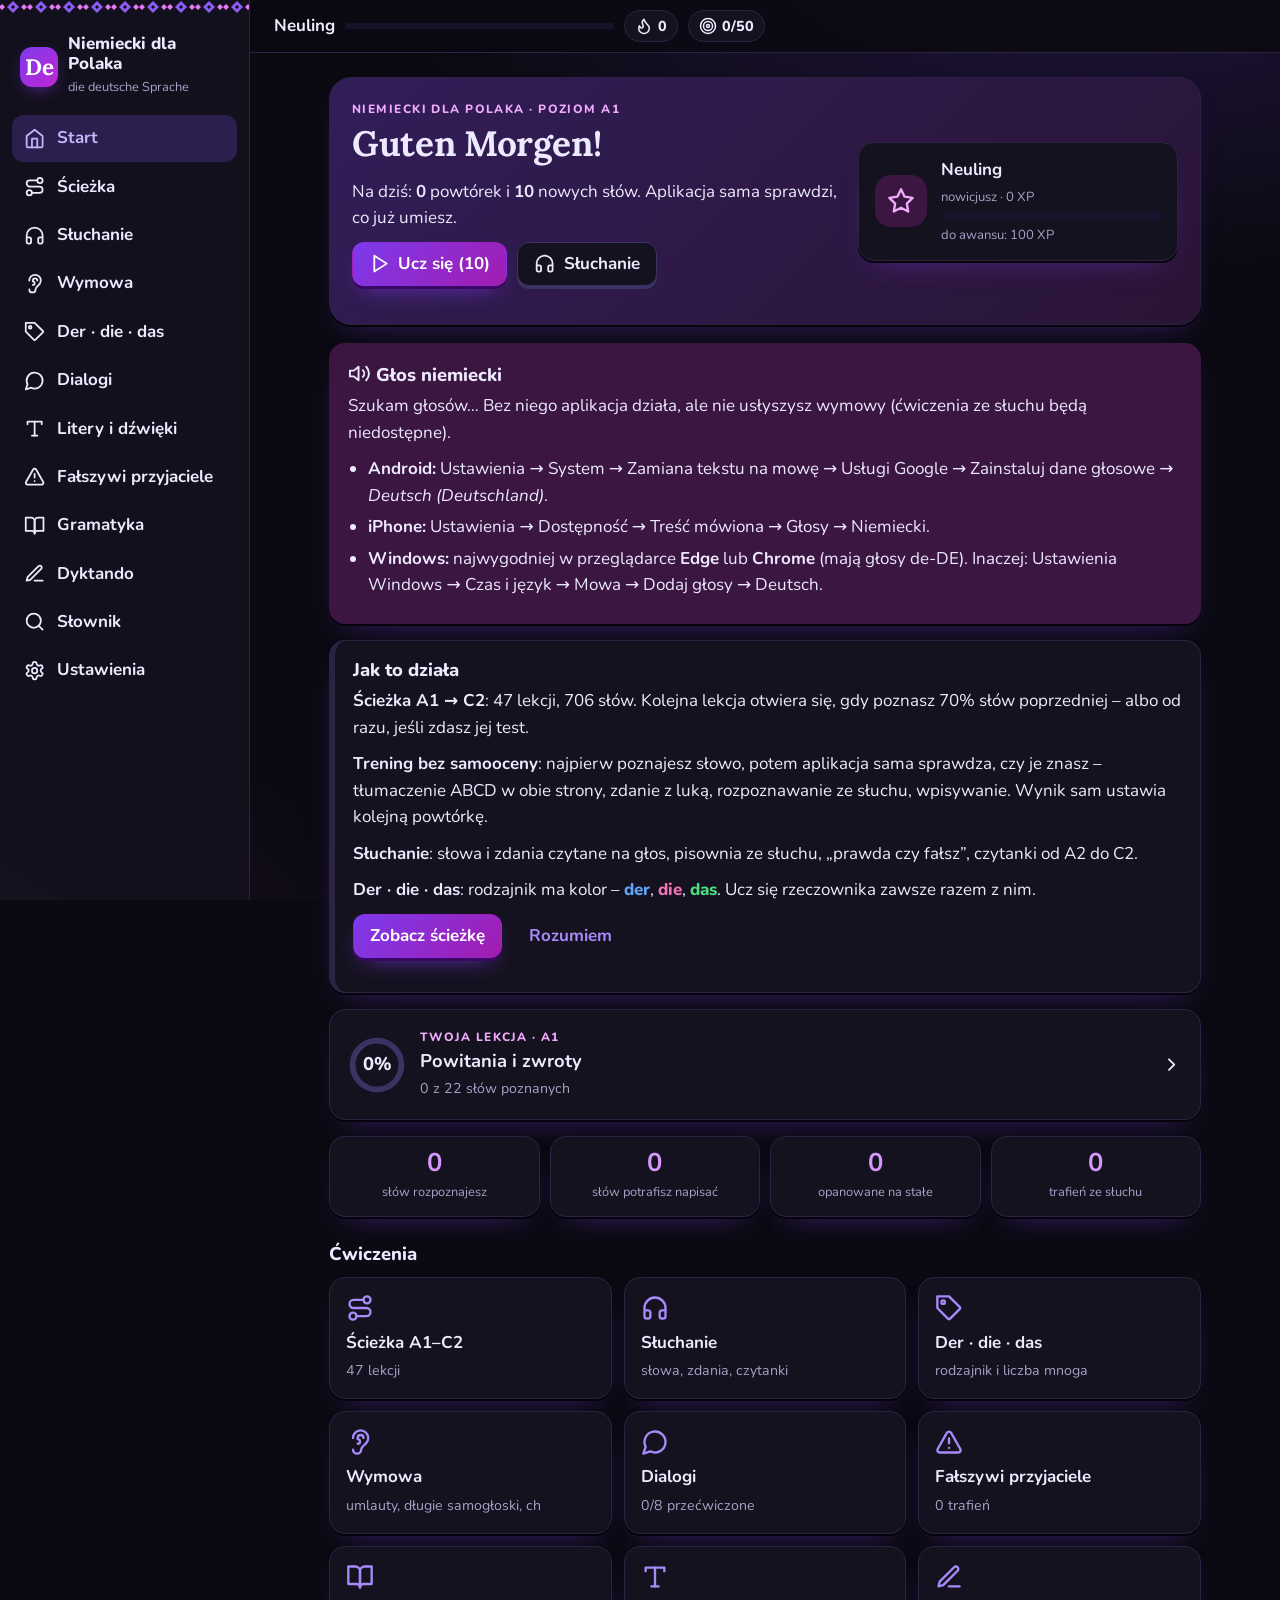
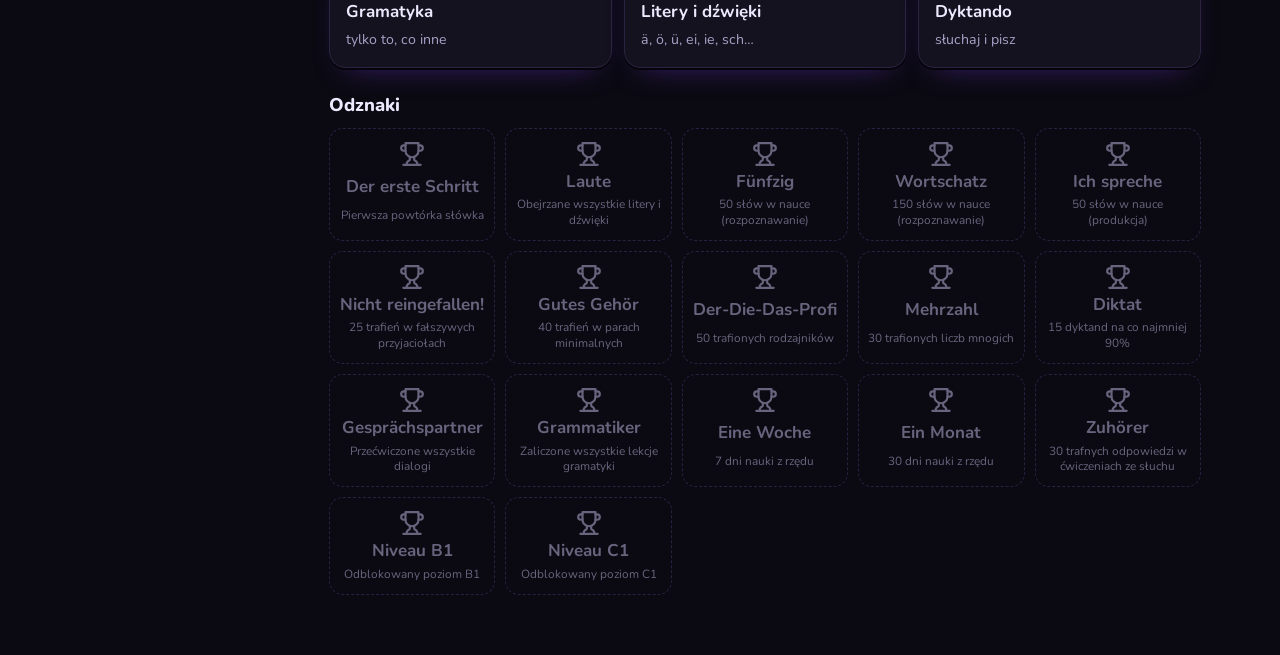
==== docs/index.html @ a80d766b "Niemiecki dla Polaka: ścieżka A1–C2, trening z automatycznym sprawdzaniem, rodzajniki, słuchanie Co-" ====
<!doctype html>
<html lang="pl">
<head>
<meta charset="utf-8">
<meta name="viewport" content="width=device-width, initial-scale=1, viewport-fit=cover">
<title>Niemiecki dla Polaka</title>
<meta name="description" content="Nauka języka niemieckiego dla osób polskojęzycznych: ścieżka A1–C2, słownictwo z rodzajnikami i powtórkami, słuchanie, fałszywi przyjaciele, wymowa, dialogi, gramatyka kontrastowa.">
<meta name="theme-color" content="#0b0a12">
<meta name="apple-mobile-web-app-capable" content="yes">
<meta name="mobile-web-app-capable" content="yes">
<meta name="apple-mobile-web-app-status-bar-style" content="default">
<meta name="apple-mobile-web-app-title" content="Niemiecki">
<link rel="manifest" href="manifest.webmanifest">
<link rel="apple-touch-icon" href="apple-touch-icon.png">
<link rel="preconnect" href="https://fonts.googleapis.com">
<link rel="preconnect" href="https://fonts.gstatic.com" crossorigin>
<link rel="stylesheet" href="https://fonts.googleapis.com/css2?family=Lora:ital,wght@0,400;0,500;0,700;1,400&family=Nunito:wght@400;600;700;800&display=swap">
<link rel="icon" href="data:image/svg+xml,%3Csvg xmlns='http://www.w3.org/2000/svg' viewBox='0 0 32 32'%3E%3Crect width='32' height='32' rx='8' fill='%237c3aed'/%3E%3Ctext x='16' y='22' font-family='Georgia' font-size='17' font-weight='700' fill='white' text-anchor='middle'%3EDe%3C/text%3E%3C/svg%3E">
<style>
/* ============================================================
   UKRAIŃSKI DLA POLAKA – system wizualny
   Paleta: kobalt i pszeniczne złoto, akcent czerwieni haftu (вишива́нка).
   Czcionki: Nunito (interfejs) + Lora (ukraińskie słowa) – obie z cyrylicą.
   ============================================================ */
/* Motyw czarno-fioletowy (domyślny) – tokeny w stylu shadcn: tła zinc/violet, akcent fioletowy, kontrast tekstu ≥ 4.5:1 */
:root, :root[data-theme="dark"] {
  --bg: #0b0a12; --bg2: #16122a; --surface: #15121f; --surface2: #1d1930; --ink: #ede9fe; --muted: #a8a1c7; --line: #2a2442; --line2: #3b3363;
  --primary: #a78bfa; --primary-d: #c4b5fd; --primary-soft: #2a1f4d; --on-primary: #120b24; --fill: #7c3aed;
  --gold: #f0abfc; --gold-l: #e879f9; --gold-soft: #3b1640;
  --red: #f472b6; --red-soft: #3d1430;
  --ok: #4ade80; --ok-soft: #10291c; --bad: #fb7185; --bad-soft: #3a1420; --mid: #fbbf24; --mid-soft: #3a2c0d;
  --st: #f0abfc;
  --glow: radial-gradient(1200px 600px at 85% -10%, rgba(124, 58, 237, .22), transparent 60%), radial-gradient(900px 500px at -10% 110%, rgba(217, 70, 239, .12), transparent 60%);
  --sans: 'Nunito', 'Segoe UI', system-ui, -apple-system, Roboto, sans-serif;
  --serif: 'Lora', Georgia, 'Times New Roman', serif;
  --clay: 0 2px 0 #05040a, 0 14px 30px -18px rgba(124, 58, 237, .55);
  --r: 16px;
  color-scheme: dark;
}
:root[data-theme="light"] {
  --bg: #f6f4fb; --bg2: #ebe7f6; --surface: #ffffff; --surface2: #f8f6fd; --ink: #1c1530; --muted: #5f5878; --line: #e4dff2; --line2: #d3cbe9;
  --primary: #6d28d9; --primary-d: #5b21b6; --primary-soft: #ede9fe; --on-primary: #ffffff; --fill: #6d28d9;
  --gold: #a21caf; --gold-l: #d946ef; --gold-soft: #fae8ff;
  --red: #be185d; --red-soft: #fce7f3;
  --ok: #15803d; --ok-soft: #dcfce7; --bad: #be123c; --bad-soft: #ffe4e6; --mid: #a16207; --mid-soft: #fef3c7;
  --st: #a21caf;
  --glow: radial-gradient(1200px 600px at 85% -10%, rgba(124, 58, 237, .10), transparent 60%);
  --clay: 0 2px 0 var(--line2), 0 12px 26px -18px rgba(76, 29, 149, .35);
  color-scheme: light;
}
* { box-sizing: border-box; }
html { -webkit-text-size-adjust: 100%; }
html, body { margin: 0; }
body { background: var(--bg); color: var(--ink); font: 17px/1.55 var(--sans); -webkit-font-smoothing: antialiased; overflow-x: hidden; }
a { color: var(--primary); text-underline-offset: 2px; }
button, input, select { font: inherit; color: inherit; }
h1, h2, h3 { line-height: 1.2; margin: 0 0 .4em; }
h1 { font-size: 1.7rem; font-weight: 800; letter-spacing: -.01em; }
h2 { font-size: 1.15rem; font-weight: 800; }
p { margin: 0 0 .6em; }
.ic { width: 1.25em; height: 1.25em; fill: none; stroke: currentColor; stroke-width: 2; stroke-linecap: round; stroke-linejoin: round; flex: none; vertical-align: -.22em; }
[lang="uk"], .ua { font-family: var(--serif); }
.st { color: var(--st); font-weight: 700; }
.muted { color: var(--muted); }
.small { font-size: .88rem; }
.center { text-align: center; justify-content: center; }
kbd { font: 600 .7rem var(--sans); border: 1px solid var(--line2); border-radius: 5px; padding: 0 .35em; color: var(--muted); margin-left: .4em; }
@media (hover: none) { kbd { display: none; } }

/* ---------- Szkielet ---------- */
.app { display: flex; min-height: 100vh; }
.side { width: 250px; flex: none; position: sticky; top: 0; height: 100vh; overflow-y: auto; background: var(--surface); border-right: 1px solid var(--line); padding: 0 12px 20px; }
.side::before { content: ''; display: block; height: 14px; margin: 0 -12px 14px; background: var(--emb) repeat-x center / auto 14px; }
.brand { display: flex; gap: 10px; align-items: center; padding: 6px 8px 16px; text-decoration: none; color: var(--ink); }
.brand .ini { width: 40px; height: 40px; border-radius: 12px; background: var(--primary); color: #fff; display: grid; place-items: center; font: 700 1.4rem var(--serif); box-shadow: inset 0 -5px 0 var(--gold-l); }
.brand b { display: block; font-weight: 800; line-height: 1.15; }
.brand small { color: var(--muted); font-size: .8rem; }
.nav a { display: flex; gap: 12px; align-items: center; padding: 10px 12px; border-radius: 12px; text-decoration: none; color: var(--ink); font-weight: 700; margin-bottom: 2px; }
.nav a:hover { background: var(--surface2); }
.nav a.on { background: var(--primary-soft); color: var(--primary-d); }
.col { flex: 1; min-width: 0; }
.status { position: sticky; top: 0; z-index: 20; display: flex; gap: 10px; align-items: center; padding: 10px 24px; background: color-mix(in srgb, var(--bg) 88%, transparent); backdrop-filter: blur(8px); border-bottom: 1px solid var(--line); }
.status .lv { display: flex; align-items: center; gap: 10px; text-decoration: none; color: var(--ink); flex: 1; max-width: 340px; min-width: 0; }
.status .lvn { font-weight: 700; white-space: nowrap; }
.status .bar { flex: 1; }
.pill { display: inline-flex; gap: 5px; align-items: center; padding: 4px 10px; border-radius: 99px; background: var(--surface); border: 1px solid var(--line); font-weight: 800; font-size: .9rem; white-space: nowrap; }
.pill.hot { color: var(--red); }
.pill.goal.done { background: var(--ok-soft); color: var(--ok); border-color: transparent; }
.main { max-width: 920px; margin: 0 auto; padding: 24px 24px 60px; }
.bottomnav { display: none; }
@media (max-width: 860px) {
  .side { display: none; }
  .status { padding: 8px 16px; }
  .main { padding: 16px 16px calc(96px + env(safe-area-inset-bottom)); }
  .bottomnav { display: flex; position: fixed; left: 0; right: 0; bottom: 0; z-index: 30; background: var(--surface); border-top: 1px solid var(--line); padding: 6px 4px calc(6px + env(safe-area-inset-bottom)); }
  .bottomnav a { flex: 1; display: flex; flex-direction: column; align-items: center; gap: 2px; padding: 6px 2px; text-decoration: none; color: var(--muted); font-size: .72rem; font-weight: 700; border-radius: 12px; min-height: 48px; }
  .bottomnav a .ic { width: 24px; height: 24px; }
  .bottomnav a.on { color: var(--primary); background: var(--primary-soft); }
  h1 { font-size: 1.45rem; }
}

/* ---------- Elementy ---------- */
.card { background: var(--surface); border: 1px solid var(--line); border-radius: var(--r); box-shadow: var(--clay); padding: 18px; margin-bottom: 16px; }
.card.note { background: var(--surface2); }
.card.warn { background: var(--gold-soft); border-color: transparent; }
.card.warn ul { padding-left: 1.2em; margin: .4em 0; }
.card.warn li { margin-bottom: .3em; }
.btn { display: inline-flex; align-items: center; justify-content: center; gap: 8px; min-height: 44px; padding: 8px 16px; border-radius: 12px; border: 1px solid var(--line2); background: var(--surface); color: var(--ink); font-weight: 700; text-decoration: none; cursor: pointer; box-shadow: 0 3px 0 var(--line2); transition: transform .08s, box-shadow .08s, background .15s; }
.btn:hover { background: var(--surface2); }
.btn:active { transform: translateY(2px); box-shadow: 0 1px 0 var(--line2); }
.btn:disabled { opacity: .55; cursor: default; }
.btn.primary { background: var(--primary); border-color: var(--primary-d); color: #fff; box-shadow: 0 3px 0 var(--primary-d); }
.btn.primary:hover { filter: brightness(1.07); }
:root[data-theme="dark"] .btn.primary { color: #0d1526; }
@media (prefers-color-scheme: dark) { :root:not([data-theme="light"]) .btn.primary { color: #0d1526; } }
.btn.ghost { background: transparent; box-shadow: none; border-color: transparent; color: var(--primary); }
.btn.danger { color: var(--bad); }
.btn.block { display: flex; width: 100%; }
.row { display: flex; flex-wrap: wrap; gap: 10px; align-items: center; margin: 10px 0 16px; }
.bar { height: 10px; border-radius: 99px; background: var(--bg2); overflow: hidden; }
.bar i { display: block; height: 100%; background: var(--primary); border-radius: 99px; transition: width .4s; }
.bar.gold i { background: var(--gold-l); }
.bar.thin { height: 6px; }
.tag { display: inline-flex; align-items: center; gap: 4px; font-size: .75rem; font-weight: 800; padding: 2px 9px; border-radius: 99px; background: var(--surface2); color: var(--muted); white-space: nowrap; }
.tag .ic { width: 1em; height: 1em; }
.sim-t { background: var(--ok-soft); color: var(--ok); }
.sim-p { background: var(--primary-soft); color: var(--primary-d); }
.sim-f { background: var(--red-soft); color: var(--red); }
.sim-o { background: var(--gold-soft); color: var(--gold); }
.say { display: inline-grid; place-items: center; width: 40px; height: 40px; border-radius: 50%; border: 1px solid var(--line2); background: var(--primary-soft); color: var(--primary-d); cursor: pointer; vertical-align: middle; flex: none; position: relative; }
.say.slow { width: auto; padding: 0 10px; border-radius: 99px; gap: 4px; display: inline-flex; align-items: center; }
.say.slow small { font-weight: 800; font-size: .72rem; }
.say.speaking, .say-chip.speaking { animation: pulse 1s infinite; }
@keyframes pulse { 50% { box-shadow: 0 0 0 6px color-mix(in srgb, var(--primary) 25%, transparent); } }
.chip { display: inline-flex; align-items: center; gap: 6px; padding: 6px 12px; border-radius: 99px; border: 1px solid var(--line2); background: var(--surface); text-decoration: none; color: var(--ink); font-weight: 700; font-size: .9rem; cursor: pointer; min-height: 40px; }
.chip.on { background: var(--primary); color: #fff; border-color: var(--primary-d); }
.chips { display: flex; gap: 8px; flex-wrap: wrap; margin-bottom: 16px; }
.tr { display: block; font: italic .9rem var(--sans); color: var(--muted); }
.sec { margin: 26px 0 12px; }
.phead { margin-bottom: 18px; }
.phead .lead { color: var(--muted); max-width: 64ch; }
.backl { display: inline-flex; align-items: center; gap: 4px; text-decoration: none; font-weight: 700; margin-bottom: 8px; min-height: 40px; }

/* ---------- Start ---------- */
.hero { display: grid; grid-template-columns: 1fr 320px; gap: 18px; align-items: center; margin-bottom: 18px; }
.kicker { text-transform: uppercase; letter-spacing: .12em; font-size: .75rem; font-weight: 800; color: var(--red); margin-bottom: .3em; }
.hero h1 { font-family: var(--serif); font-size: 2.2rem; }
.lvcard { display: flex; gap: 14px; align-items: center; background: var(--surface); border: 1px solid var(--line); border-radius: var(--r); box-shadow: var(--clay); padding: 14px 16px; }
.lvcard > div { flex: 1; display: grid; gap: 4px; }
.lvcard small { color: var(--muted); font-size: .82rem; }
.lvbadge { width: 52px; height: 52px; border-radius: 16px; background: var(--gold-soft); color: var(--gold); display: grid; place-items: center; flex: none; }
.lvbadge .ic { width: 28px; height: 28px; }
.intro { border-left: 6px solid var(--gold-l); }
.duo { display: grid; grid-template-columns: 1fr 1fr; gap: 16px; }
.dir { display: grid; gap: 10px; margin: 0; }
.dirh { display: flex; justify-content: space-between; align-items: baseline; }
.dirh h2 { margin: 0; }
.arrow { font-size: .8rem; font-weight: 800; color: var(--muted); background: var(--surface2); border-radius: 99px; padding: 2px 10px; }
.nums { display: grid; grid-template-columns: repeat(3, 1fr); gap: 8px; text-align: center; }
.nums b { display: block; font-size: 1.6rem; line-height: 1.1; }
.nums small { color: var(--muted); font-size: .78rem; }
.tiles { display: grid; grid-template-columns: repeat(3, 1fr); gap: 12px; }
.tile { display: grid; gap: 4px; padding: 16px; background: var(--surface); border: 1px solid var(--line); border-radius: var(--r); box-shadow: var(--clay); text-decoration: none; color: var(--ink); transition: transform .12s; }
.tile:hover { transform: translateY(-2px); }
.tile .ic { width: 28px; height: 28px; color: var(--primary); margin-bottom: 4px; }
.tile small { color: var(--muted); }
.badges { display: grid; grid-template-columns: repeat(auto-fill, minmax(150px, 1fr)); gap: 10px; }
.bdg { display: grid; gap: 2px; justify-items: center; text-align: center; padding: 12px 8px; border-radius: 14px; border: 1px dashed var(--line2); color: var(--muted); opacity: .6; }
.bdg .ic { width: 26px; height: 26px; }
.bdg small { font-size: .74rem; line-height: 1.3; }
.bdg.got { opacity: 1; border: 1px solid transparent; background: var(--gold-soft); color: var(--ink); }
.bdg.got .ic { color: var(--gold); }
@media (max-width: 860px) {
  .hero { grid-template-columns: 1fr; }
  .hero h1 { font-size: 1.8rem; }
  .duo { grid-template-columns: 1fr; }
  .tiles { grid-template-columns: 1fr 1fr; }
}

/* ---------- Słówka ---------- */
.topics { display: grid; grid-template-columns: repeat(auto-fill, minmax(220px, 1fr)); gap: 12px; }
.topic { display: grid; gap: 6px; text-decoration: none; color: var(--ink); margin: 0; }
.topic small { color: var(--muted); }
.tb { display: grid; grid-template-columns: 44px 1fr; align-items: center; gap: 8px; font-size: .75rem; color: var(--muted); }
.sessbar { display: flex; align-items: center; gap: 12px; margin-bottom: 14px; font-weight: 800; color: var(--muted); font-size: .9rem; }
.sessbar .bar { flex: 1; }
.fc { text-align: center; position: relative; padding: 26px 18px; }
.fc .meta { color: var(--muted); font-size: .85rem; font-weight: 700; margin-bottom: 8px; }
.newtag { position: absolute; top: 12px; right: 12px; font-size: .72rem; font-weight: 800; background: var(--gold-soft); color: var(--gold); padding: 2px 10px; border-radius: 99px; }
.big { font-size: 2.3rem; line-height: 1.25; margin: 6px 0; }
.big .ua { font-size: inherit; }
.big .tr { font-size: 1rem; margin-top: 4px; }
.big.pl { font-family: var(--sans); font-weight: 800; font-size: 1.7rem; }
.bigish { font-size: 1.45rem; }
.sayrow { display: flex; justify-content: center; gap: 8px; margin: 8px 0; }
.back { margin-top: 14px; padding-top: 14px; border-top: 1px dashed var(--line2); display: grid; gap: 8px; justify-items: center; }
.back .pl { font-size: 1.35rem; font-weight: 800; }
.forms { color: var(--muted); font-size: 1rem; }
.tags { display: flex; gap: 6px; flex-wrap: wrap; justify-content: center; }
.ex { background: var(--surface2); border-radius: 12px; padding: 10px 14px; width: 100%; }
.ex p { margin: 0 0 4px; }
.ex p[lang] { font-size: 1.12rem; }
.actions { margin-top: 4px; }
.actions.sticky { position: sticky; bottom: calc(80px + env(safe-area-inset-bottom)); z-index: 5; }
@media (min-width: 861px) { .actions.sticky { bottom: 16px; } }
.grades { display: grid; grid-template-columns: repeat(auto-fit, minmax(110px, 1fr)); gap: 8px; }
.grades .btn { flex-direction: column; gap: 0; min-height: 60px; }
.grades .btn small { font-weight: 600; color: var(--muted); font-size: .76rem; }
.grades .btn kbd { position: absolute; display: none; }
.grades .g1 { border-color: var(--bad); color: var(--bad); }
.grades .g3 { color: var(--mid); }
.grades .g4 { border-color: var(--primary); color: var(--primary-d); }
.grades .g5 { color: var(--ok); }
.ansrow { display: flex; gap: 8px; margin: 16px 0 10px; }
.answer { flex: 1; min-width: 0; min-height: 52px; padding: 10px 14px; border-radius: 12px; border: 2px solid var(--line2); background: var(--surface2); font: 1.35rem var(--serif); }
.answer:focus { outline: none; border-color: var(--primary); }
.verdict { padding: 8px 12px; border-radius: 12px; margin: 6px 0 8px; display: inline-block; }
.verdict.ok { background: var(--ok-soft); } .verdict.bad { background: var(--bad-soft); } .verdict.typo, .verdict.half { background: var(--mid-soft); }
.okc { color: var(--ok); } .badc { color: var(--bad); } .mid { color: var(--mid); }

/* klawiatura ekranowa */
.kb { display: grid; gap: 6px; margin: 6px auto 0; max-width: 620px; user-select: none; -webkit-user-select: none; }
.kb-row { display: flex; gap: 4px; justify-content: center; }
.key { flex: 1; max-width: 50px; min-height: 46px; padding: 0; border-radius: 9px; border: 1px solid var(--line2); background: var(--surface); box-shadow: 0 2px 0 var(--line2); font: 1.15rem var(--serif); cursor: pointer; touch-action: manipulation; }
.key:active { transform: translateY(2px); box-shadow: none; background: var(--primary-soft); }
.key.wide { max-width: 90px; flex: 1.6; font-family: var(--sans); font-weight: 800; font-size: 1rem; }
.key.space { max-width: 300px; flex: 5; font-family: var(--sans); font-size: .85rem; color: var(--muted); }
.key.ent { background: var(--primary); color: #fff; border-color: var(--primary-d); }
@media (max-width: 420px) { .kb-row { gap: 3px; } .key { min-height: 44px; font-size: 1.05rem; border-radius: 7px; } }

/* test wejściowy */
.tgrid { display: grid; grid-template-columns: repeat(auto-fill, minmax(150px, 1fr)); gap: 8px; margin-bottom: 16px; }
.tw { display: grid; gap: 2px; padding: 12px; border-radius: 12px; border: 1px solid var(--line2); background: var(--surface); cursor: pointer; text-align: left; min-height: 56px; }
.tw .ua { font-size: 1.2rem; }
.tw small { display: none; color: var(--ok); font-weight: 700; }
.tw.on { background: var(--ok-soft); border-color: var(--ok); }
.tw.on small { display: block; }

/* słownik */
.filters { display: grid; grid-template-columns: 2fr 1fr 1fr; gap: 8px; margin-bottom: 14px; }
.filters input, .filters select, .form input, .form select { min-height: 44px; padding: 8px 12px; border-radius: 12px; border: 1px solid var(--line2); background: var(--surface); }
@media (max-width: 640px) { .filters { grid-template-columns: 1fr 1fr; } .filters input { grid-column: 1 / -1; } }
.wlist { display: grid; gap: 8px; }
.wrow { display: flex; gap: 12px; align-items: flex-start; background: var(--surface); border: 1px solid var(--line); border-radius: 14px; padding: 10px 12px; }
.wmain { flex: 1; min-width: 0; }
.wmain .ua { font-size: 1.2rem; }
.wmain .pl { font-weight: 700; }
.wmain .forms { font-size: .9rem; }
.wside { display: grid; justify-items: end; gap: 6px; }
.dots { display: flex; gap: 4px; }
.dots i { width: 10px; height: 10px; border-radius: 50%; background: var(--bg2); border: 1px solid var(--line2); }
.dots i.l { background: var(--gold-l); } .dots i.k { background: var(--ok); }
@media (max-width: 520px) { .wside .tag { display: none; } }

/* fałszywi przyjaciele */
.ff { display: grid; grid-template-columns: repeat(auto-fill, minmax(260px, 1fr)); gap: 12px; }
.ffc { margin: 0; }
.ffh { display: flex; gap: 10px; align-items: center; margin-bottom: 6px; }
.ffh .tr { display: inline; margin-left: 6px; }
.eq { color: var(--ok); margin: 0; }
.neq { color: var(--red); }
.opts { display: grid; gap: 10px; margin: 10px 0; }
.opts.two { grid-template-columns: 1fr 1fr; }
.opt { min-height: 54px; flex-direction: column; gap: 0; }
.opt small { color: var(--muted); font-weight: 600; }
.opt.right { background: var(--ok-soft); border-color: var(--ok); color: var(--ok); opacity: 1; }
.opt.wrong { background: var(--bad-soft); border-color: var(--bad); color: var(--bad); opacity: 1; }

/* wymowa */
.rules { display: grid; gap: 12px; }
.rule { margin: 0; }
.exs { display: flex; gap: 8px; flex-wrap: wrap; }
.say-chip .ua, .say-chip span { font-size: 1.1rem; }
.big-say { min-height: 56px; font-size: 1.1rem; }
.letters { display: flex; justify-content: center; gap: 2px; flex-wrap: wrap; margin-top: 10px; }
.lt { font: 2.3rem/1.3 var(--serif); padding: 2px 3px; }
.lt.v { min-width: 48px; min-height: 60px; border-radius: 12px; border: 2px dashed var(--line2); background: var(--surface2); cursor: pointer; }
.lt.v:hover { border-color: var(--primary); }
.lt.v.right { background: var(--ok-soft); border: 2px solid var(--ok); color: var(--ok); }
.lt.v.wrong { background: var(--bad-soft); border: 2px solid var(--bad); color: var(--bad); }
.gap { color: var(--primary); border-bottom: 3px solid var(--primary); padding: 0 .1em; }

/* dialogi */
.dlist { display: grid; gap: 10px; }
.dl { display: flex; gap: 14px; align-items: center; text-decoration: none; color: var(--ink); margin: 0; }
.dl > .ic { width: 26px; height: 26px; color: var(--primary); }
.dl > div { flex: 1; display: grid; }
.dl small { color: var(--muted); }
.num { width: 34px; height: 34px; border-radius: 10px; background: var(--primary-soft); color: var(--primary-d); display: grid; place-items: center; font-weight: 800; flex: none; }
.dctl { display: flex; flex-wrap: wrap; gap: 8px; align-items: center; margin-bottom: 10px; }
.chatlog { display: grid; gap: 10px; margin: 16px 0; }
.bub { max-width: 82%; padding: 10px 14px 8px; border-radius: 18px; background: var(--surface); border: 1px solid var(--line); box-shadow: var(--clay); transition: box-shadow .2s, transform .2s; }
.bub.r0 { justify-self: start; border-bottom-left-radius: 6px; }
.bub.r1 { justify-self: end; border-bottom-right-radius: 6px; background: var(--primary-soft); }
.bub.now { box-shadow: 0 0 0 3px var(--gold-l); transform: scale(1.01); }
.who { font-size: .78rem; font-weight: 800; color: var(--red); }
.utt { font-size: 1.2rem; line-height: 1.4; }
.plt { color: var(--muted); font-size: .92rem; margin-top: 2px; }
.reveal { border: 1px dashed var(--line2); background: transparent; border-radius: 10px; padding: 4px 12px; color: var(--muted); cursor: pointer; font: 700 .9rem var(--sans); }
.tools { display: flex; gap: 4px; flex-wrap: wrap; margin-top: 6px; }
.tb1 { display: inline-flex; gap: 4px; align-items: center; border: 1px solid var(--line2); background: var(--surface); border-radius: 99px; min-height: 36px; padding: 0 10px; cursor: pointer; color: var(--primary-d); }
.tb1 small { font-weight: 800; font-size: .72rem; }
.tb1.rec { background: var(--red); color: #fff; border-color: var(--red); animation: pulse 1s infinite; }
.srres { font-size: .88rem; margin-top: 4px; }
.yourturn { border: 2px solid var(--gold-l); }
@media (max-width: 520px) { .bub { max-width: 94%; } }

/* dyktando */
.dict { font-size: 1.3rem; line-height: 1.6; }
.okw { color: var(--ok); }
.badw { color: var(--bad); text-decoration: underline wavy; text-underline-offset: 4px; }

/* gramatyka */
.lesson p { max-width: 70ch; }
.tbl { border-collapse: collapse; margin: 8px 0 14px; width: 100%; }
.tbl td { border-bottom: 1px solid var(--line); padding: 8px 10px; vertical-align: top; }
.tbl td[lang] { font-size: 1.12rem; }
.tbl b { color: var(--red); }
.qz { margin-bottom: 12px; }
.qz .opts { grid-template-columns: 1fr; }
.qz .opt { align-items: flex-start; text-align: left; font-family: var(--serif); font-size: 1.1rem; font-weight: 500; }
.empty { text-align: center; padding: 30px 18px; }
.empty .row { justify-content: center; }

/* alfabet */
.abc { display: grid; grid-template-columns: repeat(auto-fill, minmax(78px, 1fr)); gap: 8px; }
.lt-tile { position: relative; display: grid; gap: 0; justify-items: center; padding: 10px 4px; border-radius: 14px; border: 1px solid var(--line2); background: var(--surface); box-shadow: 0 3px 0 var(--line2); cursor: pointer; min-height: 72px; }
.lt-tile b { font: 1.5rem var(--serif); }
.lt-tile small { color: var(--muted); font-size: .78rem; }
.lt-tile.seen { background: var(--surface2); }
.lt-tile.on { border-color: var(--primary); background: var(--primary-soft); }
.lt-tile .dot { position: absolute; top: 7px; right: 8px; width: 8px; height: 8px; border-radius: 50%; background: var(--red); }
.letter { display: flex; gap: 20px; align-items: center; }
.lbig { font: 4rem/1 var(--serif); color: var(--primary); min-width: 110px; text-align: center; }
.ipa { color: var(--muted); }
.exw { display: flex; gap: 10px; align-items: center; flex-wrap: wrap; }
.exw .tr { display: inline; }
@media (max-width: 520px) { .letter { flex-direction: column; text-align: center; } .exw { justify-content: center; } }

/* ustawienia */
.form { display: grid; gap: 12px; }
.form label { display: flex; justify-content: space-between; gap: 12px; align-items: center; flex-wrap: wrap; font-weight: 700; }
.form input[type=number] { width: 100px; }
.sw { display: flex; gap: 10px; align-items: center; font-weight: 700; cursor: pointer; min-height: 40px; }
.form .sw { justify-content: flex-start; }
.sw input { width: 20px; height: 20px; accent-color: var(--primary); }

/* toasty, konfetti */
#toasts { position: fixed; top: 64px; right: 16px; z-index: 100; display: grid; gap: 8px; pointer-events: none; }
.toast { background: var(--surface); border: 1px solid var(--line); border-left: 6px solid var(--primary); border-radius: 12px; padding: 10px 14px; box-shadow: var(--clay); display: grid; min-width: 220px; animation: tin .3s; }
.toast span { color: var(--muted); font-size: .88rem; }
.toast.badge, .toast.level { border-left-color: var(--gold-l); }
.toast.goal { border-left-color: var(--ok); }
.toast.out { opacity: 0; transform: translateX(20px); transition: .4s; }
@keyframes tin { from { opacity: 0; transform: translateY(-10px); } }
.confetti { position: fixed; inset: 0; pointer-events: none; z-index: 99; }
@media (max-width: 860px) { #toasts { left: 16px; right: 16px; top: 56px; } }
@media (prefers-reduced-motion: reduce) { *, *::before, *::after { animation: none !important; transition: none !important; } }
:focus-visible { outline: 3px solid var(--gold-l); outline-offset: 2px; }

/* pas haftu (вишивка) */
:root { --emb: url("data:image/svg+xml,%3Csvg xmlns='http://www.w3.org/2000/svg' width='28' height='14' viewBox='0 0 28 14'%3E%3Cpath d='M14 1l6 6-6 6-6-6z' fill='%238b5cf6'/%3E%3Cpath d='M14 5l2 2-2 2-2-2z' fill='%230b0a12'/%3E%3Cpath d='M0 7l3-3 3 3-3 3zM22 7l3-3 3 3-3 3z' fill='%23e879f9'/%3E%3C/svg%3E"); }

/* ============================================================
   Czarno-fioletowy: nadpisania i nowe elementy (ścieżka, trening, słuchanie)
   ============================================================ */
body { background: var(--glow), var(--bg); background-attachment: fixed; }
.side, .bottomnav { background: color-mix(in srgb, var(--surface) 92%, transparent); backdrop-filter: blur(10px); }
.brand .ini { background: linear-gradient(135deg, #7c3aed, #c026d3); box-shadow: 0 6px 18px -8px #7c3aed; color: #fff; }
.btn.primary, :root[data-theme="dark"] .btn.primary { background: linear-gradient(135deg, var(--fill), #a21caf); border-color: transparent; color: #fff; box-shadow: 0 3px 0 #3b0764, 0 10px 24px -12px #7c3aed; }
:root[data-theme="light"] .btn.primary { box-shadow: 0 3px 0 #4c1d95; }
.chip.on { background: var(--fill); color: #fff; border-color: var(--fill); }
.key.ent { background: var(--fill); color: #fff; border-color: var(--fill); }
.bar i { background: linear-gradient(90deg, #7c3aed, #d946ef); }
.hero { background: linear-gradient(135deg, rgba(124, 58, 237, .28), rgba(192, 38, 211, .12)), var(--surface); border: 1px solid var(--line); border-radius: 22px; padding: 22px; box-shadow: var(--clay); }
.hero .kicker { color: var(--gold); }
.hero h1 { color: var(--ink); }
.nav a.on, .bottomnav a.on { background: var(--primary-soft); color: var(--primary-d); }
.card, .tile, .lvcard, .wrow, .tw, .bub, .lt-tile { border-color: var(--line); }
.tile:hover, .unode:hover:not(.lock) { box-shadow: 0 0 0 1px var(--primary), var(--clay); }
.say { background: var(--primary-soft); color: var(--primary-d); border-color: var(--line2); }
a { color: var(--primary-d); }
.st { color: var(--st); }

/* ścieżka */
.lvl { background: var(--surface); border: 1px solid var(--line); border-radius: 20px; padding: 16px; margin-bottom: 16px; box-shadow: var(--clay); }
.lvl.locked { opacity: .72; }
.lvlh { display: flex; gap: 12px; align-items: center; margin-bottom: 10px; }
.lvlh b { display: block; font-size: 1.05rem; }
.lvlh small { color: var(--muted); }
.lvtag { display: inline-grid; place-items: center; min-width: 46px; height: 32px; padding: 0 8px; border-radius: 10px; font: 800 .95rem var(--sans); color: #fff; vertical-align: middle; }
.lv-A1 { background: #4c1d95; } .lv-A2 { background: #5b21b6; } .lv-B1 { background: #6d28d9; } .lv-B2 { background: #7c3aed; } .lv-C1 { background: #9333ea; } .lv-C2 { background: linear-gradient(135deg, #a21caf, #db2777); }
.units { display: grid; grid-template-columns: repeat(auto-fill, minmax(150px, 1fr)); gap: 10px; margin-top: 12px; }
.unode { display: grid; justify-items: center; text-align: center; gap: 4px; padding: 14px 8px; border-radius: 16px; background: var(--surface2); border: 1px solid var(--line); text-decoration: none; color: var(--ink); transition: transform .15s; }
.unode:hover:not(.lock) { transform: translateY(-2px); }
.unode .uname { font-weight: 800; line-height: 1.2; font-size: .95rem; }
.unode small { color: var(--muted); font-size: .78rem; }
.unode.lock { opacity: .55; }
.unode.cur { border-color: var(--primary); box-shadow: 0 0 0 2px rgba(167, 139, 250, .35), 0 0 24px -6px #7c3aed; }
.unode.done .rfg { stroke: var(--ok); }
.unode.text { border-style: dashed; }
.ring { position: relative; width: 58px; height: 58px; display: grid; place-items: center; flex: none; }
.ring svg { position: absolute; inset: 0; width: 100%; height: 100%; transform: rotate(-90deg); }
.ring .rbg { fill: none; stroke: var(--line2); stroke-width: 5; }
.ring .rfg { fill: none; stroke: url(#none); stroke: var(--gold-l); stroke-width: 5; stroke-linecap: round; transition: stroke-dashoffset .6s; }
.ring b { position: relative; font-size: .78rem; font-weight: 800; }
.ring.lockic { border-radius: 50%; background: var(--surface); border: 1px solid var(--line2); color: var(--muted); }
.ring.lockic .ic { width: 24px; height: 24px; }
.nextunit { display: flex; gap: 14px; align-items: center; text-decoration: none; color: var(--ink); }
.nextunit > div { flex: 1; } .nextunit b { display: block; font-size: 1.15rem; } .nextunit small { color: var(--muted); }
.nextunit .kicker { color: var(--gold); margin: 0; }
.unithead { display: flex; gap: 16px; align-items: center; flex-wrap: wrap; }
.unithead .row { margin: 0; flex: 1; }
.kpis { display: grid; grid-template-columns: repeat(4, 1fr); gap: 10px; margin-bottom: 8px; }
.kpi { background: var(--surface); border: 1px solid var(--line); border-radius: var(--r); padding: 12px; text-align: center; box-shadow: var(--clay); }
.kpi b { display: block; font-size: 1.6rem; line-height: 1.1; background: linear-gradient(135deg, var(--primary-d), var(--gold-l)); -webkit-background-clip: text; background-clip: text; color: transparent; }
.kpi small { color: var(--muted); font-size: .8rem; }
@media (max-width: 640px) { .kpis { grid-template-columns: repeat(2, 1fr); } }

/* trening i pytania */
.qtitle { font-weight: 800; color: var(--muted); text-transform: uppercase; letter-spacing: .06em; font-size: .78rem; margin-bottom: 8px; }
.opt { justify-content: flex-start; text-align: left; min-height: 54px; gap: 12px; }
.opt kbd { margin: 0; }
.opt .ua { font-size: 1.2rem; }
.opt.right { background: var(--ok-soft); border-color: var(--ok); color: var(--ink); opacity: 1; }
.opt.wrong { background: var(--bad-soft); border-color: var(--bad); color: var(--ink); opacity: 1; animation: shake .35s; }
.opt.pop { animation: pop .35s cubic-bezier(.2, 1.6, .4, 1); }
@keyframes pop { 40% { transform: scale(1.03); } }
@keyframes shake { 20%, 60% { transform: translateX(-6px); } 40%, 80% { transform: translateX(6px); } }
.cloze { font-size: 1.35rem; line-height: 1.5; margin: 8px 0; }
.cloze .gap { display: inline-block; min-width: 4em; border-bottom: 3px solid var(--gold-l); color: var(--gold); text-align: center; margin: 0 .15em; }
.listenbox { display: flex; gap: 12px; justify-content: center; align-items: center; margin: 10px 0; }
.bigplay { width: 92px; height: 92px; border-radius: 50%; border: 0; cursor: pointer; display: grid; place-items: center; color: #fff; background: radial-gradient(circle at 30% 30%, #a78bfa, #7c3aed 55%, #6b21a8); box-shadow: 0 0 0 8px rgba(124, 58, 237, .18), 0 14px 30px -10px #7c3aed; transition: transform .1s; }
.bigplay:active { transform: scale(.96); }
.bigplay .ic { width: 40px; height: 40px; }
.bigplay.speaking { animation: pulse 1s infinite; }
.trq { font-size: 1.15rem; font-weight: 700; margin-top: 10px; }
.reveal { margin-top: 10px; padding: 14px; border-radius: 14px; background: var(--surface2); border: 1px solid var(--line); display: grid; gap: 6px; justify-items: center; text-align: center; }
.reveal .pl { font-weight: 800; font-size: 1.1rem; }
.big.sm { font-size: 1.7rem; }
.introcard .bigpl { font-size: 1.4rem; font-weight: 800; margin: 6px 0; }
.introcard { border: 1px solid var(--primary); box-shadow: 0 0 0 1px rgba(167, 139, 250, .25), 0 0 40px -12px #7c3aed; }
.verdict { display: block; text-align: center; font-size: 1.05rem; }
.verdict.bad { background: var(--bad-soft); } .verdict.ok { background: var(--ok-soft); }
.sessbar .combo { display: inline-flex; gap: 4px; align-items: center; color: #fb923c; font-weight: 800; animation: pulse 1s infinite; }
.xpfloat { position: fixed; z-index: 120; font-weight: 800; color: var(--gold); pointer-events: none; transform: translate(-50%, 0); animation: floatup 1.1s ease-out forwards; }
@keyframes floatup { to { transform: translate(-50%, -60px); opacity: 0; } }
.readtext { font-size: 1.2rem; line-height: 1.7; }
.qz .opt { min-height: 48px; }
@media (prefers-reduced-motion: reduce) { .bigplay, .sessbar .combo { animation: none; } }
.ring.lockic svg.ic { position: static; transform: none; width: 24px; height: 24px; inset: auto; }
@media (max-width: 520px) { .units { grid-template-columns: repeat(2, minmax(0, 1fr)); } .unode { padding: 12px 6px; } }

/* ============================================================
   Niemiecki: kolory rodzajników, ćwiczenia der/die/das
   ============================================================ */
:root, :root[data-theme="dark"] { --g-der: #60a5fa; --g-die: #f472b6; --g-das: #4ade80; }
:root[data-theme="light"] { --g-der: #1d4ed8; --g-die: #be185d; --g-das: #15803d; }
.g-der { color: var(--g-der); font-weight: 800; }
.g-die { color: var(--g-die); font-weight: 800; }
.g-das { color: var(--g-das); font-weight: 800; }
.opts.three { grid-template-columns: repeat(3, 1fr); }
.artbtn { justify-content: center; min-height: 64px; }
.artopt { font-size: 1.35rem; }
.opt.right .artopt, .opt.wrong .artopt { filter: none; }
.abc.de .lt-tile b { font-size: 1.15rem; }
.kb-de .key { font-size: 1.15rem; min-width: 2.6em; }
.tbl td .g-der, .tbl td .g-die, .tbl td .g-das { font-size: 1.05rem; }

</style>
</head>
<body>
<div class="app">
  <aside class="side" aria-label="Menu główne">
    <a class="brand" href="#/start"><span class="ini">De</span><span><b>Niemiecki dla Polaka</b><small>die deutsche Sprache</small></span></a>
    <nav class="nav" id="nav"></nav>
  </aside>
  <div class="col">
    <div class="status" id="status" aria-label="Postęp dnia"></div>
    <main class="main" id="main"></main>
  </div>
</div>
<nav class="bottomnav" id="bnav" aria-label="Nawigacja"></nav>
<div id="toasts" aria-live="polite"></div>
<script>
/* ============================================================
   SŁOWNICTWO A1 (niemiecki)
   W(niemiecki, część mowy, polski, formy, podobieństwo, przykład, przykład PL)
   Część mowy: ч – rodzaj męski (der), ж – żeński (die), с – nijaki (das), мн – tylko l. mnoga,
   д – czasownik (formy: 3 os. lp. · Präteritum · Perfekt), п – przymiotnik, пр – przysłówek,
   ф – zwrot, з – słowo funkcyjne.
   Podobieństwo do polskiego: t – przezroczyste, p – podobne (często zapożyczenie), f – fałszywy przyjaciel, o – obce.
   W przykładzie słowo docelowe w {…} (ćwiczenia z luką).
   ============================================================ */
var UA = window.UA || (window.UA = {});
UA.TOPICS = [];
UA.WORDS = [];
(function () {
  var cur;
  function T(id, name) { cur = id; UA.TOPICS.push({ id: id, name: name, level: 'A1' }); }
  function W(ua, pos, pl, forms, sim, ex, exPl) {
    UA.WORDS.push({ ua: ua, pos: pos, pl: pl, forms: forms || '', sim: sim, ex: ex || '', exPl: exPl || '', topic: cur });
  }

  T('a1_hallo', 'Powitania i zwroty');
  W('Hallo!', 'ф', 'cześć (na powitanie)', '', 't', '{Hallo}, wie geht’s?', 'Cześć, jak leci?');
  W('Guten Morgen!', 'ф', 'dzień dobry (rano)', '', 'o', '{Guten Morgen}, Frau Schmidt!', 'Dzień dobry, pani Schmidt!');
  W('Guten Tag!', 'ф', 'dzień dobry', '', 'o', '{Guten Tag}, kann ich Ihnen helfen?', 'Dzień dobry, czy mogę panu pomóc?');
  W('Guten Abend!', 'ф', 'dobry wieczór', '', 'o', '{Guten Abend} und herzlich willkommen!', 'Dobry wieczór i serdecznie witamy!');
  W('Auf Wiedersehen!', 'ф', 'do widzenia', '', 'o', '{Auf Wiedersehen} und bis morgen!', 'Do widzenia i do jutra!');
  W('Tschüss!', 'ф', 'cześć (na pożegnanie)', '', 'o', '{Tschüss}, bis später!', 'Cześć, na razie!');
  W('danke', 'з', 'dziękuję', '', 'o', '{Danke} für die Hilfe!', 'Dziękuję za pomoc!');
  W('bitte', 'з', 'proszę', '', 'o', 'Einen Kaffee, {bitte}.', 'Kawę, proszę.');
  W('Entschuldigung!', 'ф', 'przepraszam', '', 'o', '{Entschuldigung}, wo ist der Bahnhof?', 'Przepraszam, gdzie jest dworzec?');
  W('ja', 'з', 'tak', '', 'f', '{Ja}, das stimmt.', 'Tak, to prawda.');
  W('nein', 'з', 'nie (odpowiedź)', 'przed czasownikiem: nicht', 'o', '{Nein}, danke.', 'Nie, dziękuję.');
  W('Wie geht’s?', 'ф', 'jak się masz? co słychać?', 'grzecznie: Wie geht es Ihnen?', 'o', 'Hallo Anna, {wie geht’s}?', 'Cześć Anno, co słychać?');
  W('Ich heiße …', 'ф', 'nazywam się…, mam na imię…', 'Wie heißt du? Wie heißen Sie?', 'o', '{Ich heiße} Marcin.', 'Mam na imię Marcin.');
  W('Freut mich!', 'ф', 'miło mi', '', 'o', '{Freut mich}, Sie kennenzulernen.', 'Miło mi pana poznać.');
  W('Ich verstehe nicht.', 'ф', 'nie rozumiem', '', 'o', 'Entschuldigung, {ich verstehe nicht}.', 'Przepraszam, nie rozumiem.');
  W('Wie viel kostet das?', 'ф', 'ile to kosztuje?', '', 'o', 'Entschuldigung, {wie viel kostet das}?', 'Przepraszam, ile to kosztuje?');
  W('wo', 'з', 'gdzie', '', 'o', '{Wo} wohnst du?', 'Gdzie mieszkasz?');
  W('wann', 'з', 'kiedy', '', 'o', '{Wann} kommst du?', 'Kiedy przyjdziesz?');
  W('was', 'з', 'co', '', 'o', '{Was} ist das?', 'Co to jest?');
  W('wer', 'з', 'kto', '', 'o', '{Wer} ist das?', 'Kto to jest?');
  W('warum', 'з', 'dlaczego', '', 'o', '{Warum} lernst du Deutsch?', 'Dlaczego uczysz się niemieckiego?');
  W('wie', 'з', 'jak', '', 'o', '{Wie} heißt du?', 'Jak masz na imię?');

  T('a1_menschen', 'Ludzie i rodzina');
  W('der Mensch', 'ч', 'człowiek', 'lm. die Menschen', 'o', 'Er ist ein guter {Mensch}.', 'On jest dobrym człowiekiem.');
  W('der Mann', 'ч', 'mężczyzna; mąż', 'lm. die Männer', 'o', 'Mein {Mann} arbeitet in einer Schule.', 'Mój mąż pracuje w szkole.');
  W('die Frau', 'ж', 'kobieta; żona; pani', 'lm. die Frauen', 'o', 'Die {Frau} dort ist unsere Nachbarin.', 'Tamta kobieta to nasza sąsiadka.');
  W('das Kind', 'с', 'dziecko', 'lm. die Kinder', 'o', 'Sie haben zwei {Kinder}.', 'Mają dwoje dzieci.');
  W('die Mutter', 'ж', 'matka', 'lm. die Mütter', 'p', 'Meine {Mutter} ist Lehrerin.', 'Moja mama jest nauczycielką.');
  W('der Vater', 'ч', 'ojciec', 'lm. die Väter', 'o', 'Mein {Vater} heißt Peter.', 'Mój ojciec ma na imię Peter.');
  W('die Eltern (Pl.)', 'мн', 'rodzice', 'tylko lm.', 'o', 'Meine {Eltern} wohnen in Krakau.', 'Moi rodzice mieszkają w Krakowie.');
  W('der Sohn', 'ч', 'syn', 'lm. die Söhne', 'o', 'Unser {Sohn} geht in die Schule.', 'Nasz syn chodzi do szkoły.');
  W('die Tochter', 'ж', 'córka', 'lm. die Töchter', 'o', 'Ihre {Tochter} studiert Medizin.', 'Jej córka studiuje medycynę.');
  W('der Bruder', 'ч', 'brat', 'lm. die Brüder', 'p', 'Ich habe einen {Bruder}.', 'Mam brata.');
  W('die Schwester', 'ж', 'siostra', 'lm. die Schwestern', 'p', 'Meine {Schwester} ist älter als ich.', 'Moja siostra jest starsza ode mnie.');
  W('die Oma', 'ж', 'babcia', 'lm. die Omas · oficjalnie: die Großmutter', 'o', 'Die {Oma} backt einen Kuchen.', 'Babcia piecze ciasto.');
  W('der Opa', 'ч', 'dziadek', 'lm. die Opas · oficjalnie: der Großvater', 'o', 'Der {Opa} liest Zeitung.', 'Dziadek czyta gazetę.');
  W('der Freund', 'ч', 'przyjaciel; chłopak', 'lm. die Freunde', 'o', 'Das ist mein bester {Freund}.', 'To mój najlepszy przyjaciel.');
  W('die Freundin', 'ж', 'przyjaciółka; dziewczyna', 'lm. die Freundinnen', 'o', 'Meine {Freundin} heißt Eva.', 'Moja dziewczyna ma na imię Ewa.');
  W('der Nachbar', 'ч', 'sąsiad', 'lm. die Nachbarn', 'o', 'Unser {Nachbar} ist sehr nett.', 'Nasz sąsiad jest bardzo miły.');
  W('der Lehrer', 'ч', 'nauczyciel', 'lm. die Lehrer · ż. die Lehrerin', 'o', 'Ich bin {Lehrer} für Geschichte.', 'Jestem nauczycielem historii.');
  W('der Schüler', 'ч', 'uczeń', 'lm. die Schüler · ż. die Schülerin', 'f', 'Der {Schüler} macht seine Hausaufgaben.', 'Uczeń odrabia lekcje.');
  W('der Name', 'ч', 'imię; nazwisko; nazwa', 'lm. die Namen', 'o', 'Wie ist Ihr {Name}?', 'Jak się pan nazywa?');
  W('die Familie', 'ж', 'rodzina', 'lm. die Familien', 'p', 'Ich habe eine große {Familie}.', 'Mam dużą rodzinę.');
  W('der Junge', 'ч', 'chłopiec', 'lm. die Jungen', 'o', 'Der {Junge} spielt Fußball.', 'Chłopiec gra w piłkę.');
  W('das Mädchen', 'с', 'dziewczynka, dziewczyna (rodzaj nijaki!)', 'lm. die Mädchen', 'o', 'Das {Mädchen} singt ein Lied.', 'Dziewczynka śpiewa piosenkę.');

  T('a1_koerper', 'Ciało i zdrowie');
  W('der Kopf', 'ч', 'głowa', 'lm. die Köpfe', 'o', 'Mein {Kopf} tut weh.', 'Boli mnie głowa.');
  W('die Hand', 'ж', 'ręka, dłoń', 'lm. die Hände', 'o', 'Gib mir die {Hand}!', 'Daj mi rękę!');
  W('der Arm', 'ч', 'ramię, ręka', 'lm. die Arme', 'o', 'Er hat sich den {Arm} gebrochen.', 'Złamał rękę.');
  W('das Bein', 'с', 'noga', 'lm. die Beine', 'o', 'Mein {Bein} tut weh.', 'Boli mnie noga.');
  W('der Fuß', 'ч', 'stopa', 'lm. die Füße', 'o', 'Ich gehe zu {Fuß}.', 'Idę pieszo.');
  W('das Auge', 'с', 'oko', 'lm. die Augen', 'o', 'Sie hat blaue {Augen}.', 'Ona ma niebieskie oczy.');
  W('das Ohr', 'с', 'ucho', 'lm. die Ohren', 'o', 'Mein {Ohr} tut weh.', 'Boli mnie ucho.');
  W('die Nase', 'ж', 'nos', 'lm. die Nasen', 'o', 'Meine {Nase} ist kalt.', 'Mam zimny nos.');
  W('der Mund', 'ч', 'usta', 'lm. die Münder', 'o', 'Mach bitte den {Mund} auf.', 'Otwórz, proszę, usta.');
  W('der Zahn', 'ч', 'ząb', 'lm. die Zähne', 'o', 'Der {Zahn} tut weh.', 'Boli ząb.');
  W('der Bauch', 'ч', 'brzuch', 'lm. die Bäuche', 'o', 'Mir tut der {Bauch} weh.', 'Boli mnie brzuch.');
  W('der Rücken', 'ч', 'plecy', 'lm. die Rücken', 'o', 'Mein {Rücken} tut weh.', 'Bolą mnie plecy.');
  W('krank', 'п', 'chory', '', 'o', 'Heute bin ich {krank}.', 'Dziś jestem chory.');
  W('gesund', 'п', 'zdrowy', '', 'o', 'Obst ist {gesund}.', 'Owoce są zdrowe.');
  W('der Arzt', 'ч', 'lekarz', 'lm. die Ärzte · ż. die Ärztin', 'o', 'Ich muss zum {Arzt}.', 'Muszę iść do lekarza.');
  W('die Apotheke', 'ж', 'apteka', 'lm. die Apotheken', 'p', 'Die {Apotheke} ist gleich um die Ecke.', 'Apteka jest zaraz za rogiem.');
  W('das Krankenhaus', 'с', 'szpital', 'lm. die Krankenhäuser', 'o', 'Er liegt im {Krankenhaus}.', 'On leży w szpitalu.');
  W('das Medikament', 'с', 'lek', 'lm. die Medikamente', 'p', 'Nehmen Sie das {Medikament} dreimal täglich.', 'Proszę brać ten lek trzy razy dziennie.');
  W('das Fieber', 'с', 'gorączka', 'bez lm.', 'p', 'Das Kind hat hohes {Fieber}.', 'Dziecko ma wysoką gorączkę.');
  W('wehtun', 'д', 'boleć', 'tut weh · tat weh · hat wehgetan', 'o', 'Was {tut} Ihnen weh?', 'Co pana boli?');
  W('der Krankenwagen', 'ч', 'karetka', 'lm. die Krankenwagen', 'o', 'Rufen Sie einen {Krankenwagen}!', 'Proszę wezwać karetkę!');

  T('a1_wohnen', 'Dom i mieszkanie');
  W('das Haus', 'с', 'dom', 'lm. die Häuser · zu Hause – w domu', 'o', 'Wir wohnen in einem kleinen {Haus}.', 'Mieszkamy w małym domu.');
  W('die Wohnung', 'ж', 'mieszkanie', 'lm. die Wohnungen', 'o', 'Die {Wohnung} hat drei Zimmer.', 'Mieszkanie ma trzy pokoje.');
  W('das Zimmer', 'с', 'pokój', 'lm. die Zimmer', 'o', 'Mein {Zimmer} ist klein.', 'Mój pokój jest mały.');
  W('die Küche', 'ж', 'kuchnia', 'lm. die Küchen', 'p', 'Die {Küche} ist hell.', 'Kuchnia jest jasna.');
  W('das Bad', 'с', 'łazienka; kąpiel', 'lm. die Bäder', 'o', 'Das {Bad} ist neben dem Schlafzimmer.', 'Łazienka jest obok sypialni.');
  W('das Fenster', 'с', 'okno', 'lm. die Fenster', 'o', 'Mach bitte das {Fenster} auf.', 'Otwórz, proszę, okno.');
  W('die Tür', 'ж', 'drzwi', 'lm. die Türen', 'o', 'Die {Tür} ist zu.', 'Drzwi są zamknięte.');
  W('der Tisch', 'ч', 'stół', 'lm. die Tische', 'o', 'Das Buch liegt auf dem {Tisch}.', 'Książka leży na stole.');
  W('der Stuhl', 'ч', 'krzesło', 'lm. die Stühle', 'f', 'Setz dich auf den {Stuhl}.', 'Usiądź na krześle.');
  W('das Bett', 'с', 'łóżko', 'lm. die Betten', 'o', 'Das {Bett} ist sehr bequem.', 'Łóżko jest bardzo wygodne.');
  W('der Schrank', 'ч', 'szafa', 'lm. die Schränke', 'o', 'Die Kleider hängen im {Schrank}.', 'Ubrania wiszą w szafie.');
  W('das Sofa', 'с', 'kanapa, sofa', 'lm. die Sofas', 't', 'Die Katze schläft auf dem {Sofa}.', 'Kot śpi na kanapie.');
  W('der Teppich', 'ч', 'dywan', 'lm. die Teppiche', 'o', 'Der {Teppich} ist neu.', 'Dywan jest nowy.');
  W('der Löffel', 'ч', 'łyżka', 'lm. die Löffel', 'o', 'Ich brauche einen {Löffel}.', 'Potrzebuję łyżki.');
  W('die Gabel', 'ж', 'widelec', 'lm. die Gabeln', 'o', 'Wo ist die {Gabel}?', 'Gdzie jest widelec?');
  W('das Messer', 'с', 'nóż', 'lm. die Messer', 'o', 'Das {Messer} ist scharf.', 'Nóż jest ostry.');
  W('der Teller', 'ч', 'talerz', 'lm. die Teller', 'p', 'Der {Teller} ist leer.', 'Talerz jest pusty.');
  W('die Tasse', 'ж', 'filiżanka', 'lm. die Tassen', 'o', 'Eine {Tasse} Tee, bitte.', 'Filiżankę herbaty, proszę.');
  W('der Schlüssel', 'ч', 'klucz', 'lm. die Schlüssel', 'o', 'Wo sind meine {Schlüssel}?', 'Gdzie są moje klucze?');
  W('das Dach', 'с', 'dach', 'lm. die Dächer', 't', 'Das {Dach} ist rot.', 'Dach jest czerwony.');

  T('a1_essen', 'Jedzenie i picie');
  W('das Brot', 'с', 'chleb', 'lm. die Brote', 'o', 'Ich kaufe {Brot} beim Bäcker.', 'Kupuję chleb w piekarni.');
  W('das Wasser', 'с', 'woda', 'bez lm.', 'p', 'Ein Glas {Wasser}, bitte.', 'Szklankę wody, proszę.');
  W('die Milch', 'ж', 'mleko', 'bez lm.', 'p', 'Die {Milch} ist im Kühlschrank.', 'Mleko jest w lodówce.');
  W('der Kaffee', 'ч', 'kawa', 'bez lm.', 'p', 'Ich trinke {Kaffee} ohne Zucker.', 'Piję kawę bez cukru.');
  W('der Tee', 'ч', 'herbata', 'lm. die Tees', 'o', 'Möchtest du {Tee}?', 'Chcesz herbaty?');
  W('das Fleisch', 'с', 'mięso', 'bez lm.', 'o', 'Ich esse kein {Fleisch}.', 'Nie jem mięsa.');
  W('der Fisch', 'ч', 'ryba', 'lm. die Fische', 'o', 'Freitags gibt es {Fisch}.', 'W piątki jest ryba.');
  W('der Käse', 'ч', 'ser', 'bez lm.', 'o', 'Ein Brot mit {Käse}, bitte.', 'Kanapkę z serem, proszę.');
  W('das Ei', 'с', 'jajko', 'lm. die Eier', 'o', 'Zum Frühstück esse ich ein {Ei}.', 'Na śniadanie jem jajko.');
  W('die Butter', 'ж', 'masło', 'bez lm.', 'o', 'Die {Butter} ist weich.', 'Masło jest miękkie.');
  W('der Zucker', 'ч', 'cukier', 'bez lm.', 'p', 'Ohne {Zucker}, bitte.', 'Bez cukru, proszę.');
  W('das Salz', 'с', 'sól', 'bez lm.', 'o', 'Gib mir bitte das {Salz}.', 'Podaj mi, proszę, sól.');
  W('die Suppe', 'ж', 'zupa', 'lm. die Suppen', 'p', 'Die {Suppe} ist heiß.', 'Zupa jest gorąca.');
  W('das Gemüse', 'с', 'warzywa', 'bez lm.', 'o', '{Gemüse} ist gesund.', 'Warzywa są zdrowe.');
  W('das Obst', 'с', 'owoce', 'bez lm.', 'o', 'Ich kaufe {Obst} auf dem Markt.', 'Kupuję owoce na targu.');
  W('der Apfel', 'ч', 'jabłko', 'lm. die Äpfel', 'p', 'Der {Apfel} ist rot.', 'Jabłko jest czerwone.');
  W('die Kartoffel', 'ж', 'ziemniak', 'lm. die Kartoffeln', 'p', 'Heute gibt es {Kartoffeln} mit Fleisch.', 'Dziś są ziemniaki z mięsem.');
  W('das Frühstück', 'с', 'śniadanie', 'lm. die Frühstücke', 'o', 'Das {Frühstück} ist fertig.', 'Śniadanie gotowe.');
  W('das Mittagessen', 'с', 'obiad', 'lm. die Mittagessen', 'o', 'Was gibt es zum {Mittagessen}?', 'Co jest na obiad?');
  W('das Abendessen', 'с', 'kolacja', 'lm. die Abendessen', 'o', 'Das {Abendessen} ist um sieben.', 'Kolacja jest o siódmej.');
  W('lecker', 'п', 'smaczny', '', 'o', 'Die Suppe ist sehr {lecker}!', 'Zupa jest bardzo smaczna!');
  W('der Hunger', 'ч', 'głód', 'Ich habe Hunger – jestem głodny', 'o', 'Ich habe großen {Hunger}.', 'Jestem bardzo głodny.');

  T('a1_stadt', 'Miasto i transport');
  W('die Stadt', 'ж', 'miasto', 'lm. die Städte', 'o', 'Krakau ist eine schöne {Stadt}.', 'Kraków to piękne miasto.');
  W('die Straße', 'ж', 'ulica', 'lm. die Straßen', 'o', 'In welcher {Straße} wohnst du?', 'Przy jakiej ulicy mieszkasz?');
  W('das Geschäft', 'с', 'sklep; interes', 'lm. die Geschäfte', 'o', 'Das {Geschäft} ist schon geschlossen.', 'Sklep jest już zamknięty.');
  W('der Bahnhof', 'ч', 'dworzec kolejowy', 'lm. die Bahnhöfe', 'o', 'Wie komme ich zum {Bahnhof}?', 'Jak dojdę na dworzec?');
  W('die Haltestelle', 'ж', 'przystanek', 'lm. die Haltestellen', 'o', 'Die {Haltestelle} ist dort drüben.', 'Przystanek jest tam po drugiej stronie.');
  W('der Bus', 'ч', 'autobus', 'lm. die Busse', 'p', 'Ich fahre mit dem {Bus}.', 'Jadę autobusem.');
  W('der Zug', 'ч', 'pociąg', 'lm. die Züge', 'o', 'Der {Zug} hat Verspätung.', 'Pociąg ma opóźnienie.');
  W('das Auto', 'с', 'samochód', 'lm. die Autos', 't', 'Mein {Auto} ist kaputt.', 'Mój samochód jest zepsuty.');
  W('die Fahrkarte', 'ж', 'bilet (na przejazd)', 'lm. die Fahrkarten', 'o', 'Ich brauche eine {Fahrkarte} nach Berlin.', 'Potrzebuję biletu do Berlina.');
  W('die Post', 'ж', 'poczta', 'bez lm.', 't', 'Die {Post} öffnet um acht.', 'Poczta otwiera się o ósmej.');
  W('die Kirche', 'ж', 'kościół', 'lm. die Kirchen', 'o', 'Die {Kirche} ist sehr alt.', 'Kościół jest bardzo stary.');
  W('die Brücke', 'ж', 'most', 'lm. die Brücken', 'o', 'Die {Brücke} ist lang.', 'Most jest długi.');
  W('der Platz', 'ч', 'plac; miejsce', 'lm. die Plätze', 'p', 'Wir treffen uns auf dem {Platz}.', 'Spotkamy się na placu.');
  W('das Rathaus', 'с', 'ratusz', 'lm. die Rathäuser', 'p', 'Das {Rathaus} steht am Marktplatz.', 'Ratusz stoi na rynku.');
  W('der Markt', 'ч', 'rynek, targ', 'lm. die Märkte', 'p', 'Am Samstag gehe ich auf den {Markt}.', 'W sobotę idę na targ.');
  W('links', 'пр', 'w lewo, po lewej', '', 'o', 'Gehen Sie hier {links}.', 'Proszę tu skręcić w lewo.');
  W('rechts', 'пр', 'w prawo, po prawej', '', 'o', 'Dann gehen Sie {rechts}.', 'Potem proszę iść w prawo.');
  W('geradeaus', 'пр', 'prosto', '', 'o', 'Immer {geradeaus}!', 'Cały czas prosto!');
  W('weit', 'п', 'daleki; daleko', '', 'o', 'Ist es {weit}?', 'Czy to daleko?');
  W('nah', 'п', 'bliski; blisko', '', 'o', 'Die Schule ist ganz {nah}.', 'Szkoła jest całkiem blisko.');

  T('a1_zeit', 'Czas i kalendarz');
  W('der Tag', 'ч', 'dzień', 'lm. die Tage', 'o', 'Der {Tag} war lang.', 'Dzień był długi.');
  W('die Nacht', 'ж', 'noc', 'lm. die Nächte', 'o', 'Gute {Nacht}!', 'Dobranoc!');
  W('der Morgen', 'ч', 'ranek', 'lm. die Morgen · morgen – jutro', 'o', 'Am {Morgen} trinke ich Kaffee.', 'Rano piję kawę.');
  W('der Abend', 'ч', 'wieczór', 'lm. die Abende', 'o', 'Am {Abend} lese ich.', 'Wieczorem czytam.');
  W('die Woche', 'ж', 'tydzień', 'lm. die Wochen', 'o', 'Die {Woche} hat sieben Tage.', 'Tydzień ma siedem dni.');
  W('der Monat', 'ч', 'miesiąc', 'lm. die Monate', 'o', 'Nächsten {Monat} fahre ich nach Wien.', 'W przyszłym miesiącu jadę do Wiednia.');
  W('das Jahr', 'с', 'rok', 'lm. die Jahre', 'o', 'Ich bin vierzig {Jahre} alt.', 'Mam czterdzieści lat.');
  W('die Stunde', 'ж', 'godzina (60 min); lekcja', 'lm. die Stunden', 'o', 'Der Film dauert zwei {Stunden}.', 'Film trwa dwie godziny.');
  W('die Uhr', 'ж', 'zegar; godzina (o której)', 'lm. die Uhren', 'o', 'Es ist acht {Uhr}.', 'Jest ósma.');
  W('die Minute', 'ж', 'minuta', 'lm. die Minuten', 't', 'Warte eine {Minute}!', 'Poczekaj minutę!');
  W('heute', 'пр', 'dzisiaj', '', 'o', '{Heute} ist Montag.', 'Dziś jest poniedziałek.');
  W('morgen', 'пр', 'jutro', '', 'o', 'Bis {morgen}!', 'Do jutra!');
  W('gestern', 'пр', 'wczoraj', '', 'o', '{Gestern} war ich zu Hause.', 'Wczoraj byłem w domu.');
  W('jetzt', 'пр', 'teraz', '', 'o', 'Ich habe {jetzt} keine Zeit.', 'Nie mam teraz czasu.');
  W('immer', 'пр', 'zawsze', '', 'o', 'Er ist {immer} pünktlich.', 'On jest zawsze punktualny.');
  W('oft', 'пр', 'często', '', 'o', 'Wir gehen {oft} ins Kino.', 'Często chodzimy do kina.');
  W('manchmal', 'пр', 'czasami', '', 'o', '{Manchmal} koche ich.', 'Czasami gotuję.');
  W('der Montag', 'ч', 'poniedziałek', 'am Montag – w poniedziałek', 'o', 'Am {Montag} habe ich Deutsch.', 'W poniedziałek mam niemiecki.');
  W('der Dienstag', 'ч', 'wtorek', 'am Dienstag', 'o', 'Am {Dienstag} arbeite ich lange.', 'We wtorek pracuję długo.');
  W('der Mittwoch', 'ч', 'środa', 'am Mittwoch', 'o', 'Am {Mittwoch} gehe ich schwimmen.', 'W środę chodzę pływać.');
  W('der Donnerstag', 'ч', 'czwartek', 'am Donnerstag', 'o', 'Am {Donnerstag} kommt meine Mutter.', 'W czwartek przyjeżdża moja mama.');
  W('der Freitag', 'ч', 'piątek', 'am Freitag', 'o', 'Am {Freitag} gehen wir aus.', 'W piątek wychodzimy.');
  W('der Samstag', 'ч', 'sobota', 'am Samstag', 'o', 'Am {Samstag} schlafe ich lange.', 'W sobotę śpię długo.');
  W('der Sonntag', 'ч', 'niedziela', 'am Sonntag', 'o', 'Am {Sonntag} gehen wir spazieren.', 'W niedzielę idziemy na spacer.');

  T('a1_zahlen', 'Liczby');
  W('eins', 'з', 'jeden', 'ein, eine', 'o', 'Wir beginnen auf Seite {eins}.', 'Zaczynamy na stronie pierwszej.');
  W('zwei', 'з', 'dwa', '', 'o', 'Ich habe {zwei} Brüder.', 'Mam dwóch braci.');
  W('drei', 'з', 'trzy', '', 'o', '{Drei} Kaffee, bitte.', 'Trzy kawy, proszę.');
  W('vier', 'з', 'cztery', '', 'o', 'Wir sind {vier} Personen.', 'Jest nas cztery osoby.');
  W('fünf', 'з', 'pięć', '', 'o', 'Das kostet {fünf} Euro.', 'To kosztuje pięć euro.');
  W('sechs', 'з', 'sześć', '', 'o', 'Der Film beginnt um {sechs}.', 'Film zaczyna się o szóstej.');
  W('sieben', 'з', 'siedem', '', 'o', 'Die Woche hat {sieben} Tage.', 'Tydzień ma siedem dni.');
  W('acht', 'з', 'osiem', '', 'o', 'Ich stehe um {acht} auf.', 'Wstaję o ósmej.');
  W('neun', 'з', 'dziewięć', '', 'o', 'Der Laden öffnet um {neun}.', 'Sklep otwiera się o dziewiątej.');
  W('zehn', 'з', 'dziesięć', '', 'o', 'In {zehn} Minuten bin ich da.', 'Za dziesięć minut będę.');
  W('zwanzig', 'з', 'dwadzieścia', '21: einundzwanzig', 'o', 'Ich bin {zwanzig} Jahre alt.', 'Mam dwadzieścia lat.');
  W('hundert', 'з', 'sto', '', 'o', 'Das kostet {hundert} Euro.', 'To kosztuje sto euro.');
  W('tausend', 'з', 'tysiąc', '', 'o', 'Das Dorf hat {tausend} Einwohner.', 'Wieś ma tysiąc mieszkańców.');
  W('die Zahl', 'ж', 'liczba', 'lm. die Zahlen', 'o', 'Das ist eine große {Zahl}.', 'To duża liczba.');

  T('a1_eigen', 'Kolory i cechy');
  W('rot', 'п', 'czerwony', '', 'o', 'Die Rose ist {rot}.', 'Róża jest czerwona.');
  W('blau', 'п', 'niebieski', '', 'o', 'Der Himmel ist {blau}.', 'Niebo jest niebieskie.');
  W('gelb', 'п', 'żółty', '', 'o', 'Die Banane ist {gelb}.', 'Banan jest żółty.');
  W('grün', 'п', 'zielony', '', 'o', 'Das Gras ist {grün}.', 'Trawa jest zielona.');
  W('schwarz', 'п', 'czarny', '', 'o', 'Ich trinke den Kaffee {schwarz}.', 'Piję kawę czarną.');
  W('weiß', 'п', 'biały', '', 'o', 'Der Schnee ist {weiß}.', 'Śnieg jest biały.');
  W('grau', 'п', 'szary', '', 'o', 'Der Himmel ist heute {grau}.', 'Niebo jest dziś szare.');
  W('braun', 'п', 'brązowy', '', 'p', 'Sie hat {braune} Augen.', 'Ona ma brązowe oczy.');
  W('groß', 'п', 'duży; wysoki', '', 'o', 'Das Haus ist sehr {groß}.', 'Dom jest bardzo duży.');
  W('klein', 'п', 'mały', '', 'o', 'Mein Zimmer ist {klein}.', 'Mój pokój jest mały.');
  W('neu', 'п', 'nowy', '', 'o', 'Das Auto ist {neu}.', 'Samochód jest nowy.');
  W('alt', 'п', 'stary', '', 'o', 'Die Kirche ist sehr {alt}.', 'Kościół jest bardzo stary.');
  W('gut', 'п', 'dobry; dobrze', '', 'o', 'Das ist eine {gute} Idee.', 'To dobry pomysł.');
  W('schön', 'п', 'ładny, piękny', '', 'o', 'Was für ein {schönes} Wetter!', 'Co za piękna pogoda!');
  W('interessant', 'п', 'ciekawy', '', 't', 'Das Buch ist sehr {interessant}.', 'Książka jest bardzo ciekawa.');
  W('schwer', 'п', 'ciężki; trudny', '', 'o', 'Die Tasche ist {schwer}.', 'Torba jest ciężka.');
  W('leicht', 'п', 'lekki; łatwy', '', 'o', 'Die Aufgabe ist {leicht}.', 'Zadanie jest łatwe.');
  W('teuer', 'п', 'drogi', '', 'o', 'Das Hotel ist zu {teuer}.', 'Hotel jest za drogi.');
  W('billig', 'п', 'tani', '', 'o', 'Das T-Shirt war {billig}.', 'Koszulka była tania.');
  W('schnell', 'п', 'szybki; szybko', '', 'o', 'Der Zug ist sehr {schnell}.', 'Pociąg jest bardzo szybki.');
  W('müde', 'п', 'zmęczony', '', 'o', 'Ich bin heute sehr {müde}.', 'Jestem dziś bardzo zmęczony.');
  W('glücklich', 'п', 'szczęśliwy', '', 'o', 'Wir sind sehr {glücklich}.', 'Jesteśmy bardzo szczęśliwi.');

  T('a1_verben', 'Czasowniki podstawowe');
  W('sein', 'д', 'być', 'ist · war · ist gewesen', 'o', 'Ich {bin} Lehrer.', 'Jestem nauczycielem.');
  W('haben', 'д', 'mieć', 'hat · hatte · hat gehabt', 'o', 'Ich {habe} eine Frage.', 'Mam pytanie.');
  W('machen', 'д', 'robić', 'macht · machte · hat gemacht', 'o', 'Was {machst} du?', 'Co robisz?');
  W('lesen', 'д', 'czytać', 'liest · las · hat gelesen', 'o', 'Ich {lese} gern Bücher.', 'Lubię czytać książki.');
  W('schreiben', 'д', 'pisać', 'schreibt · schrieb · hat geschrieben', 'o', '{Schreib} mir morgen!', 'Napisz do mnie jutro!');
  W('sprechen', 'д', 'mówić', 'spricht · sprach · hat gesprochen', 'o', '{Sprechen} Sie Polnisch?', 'Czy mówi pan po polsku?');
  W('sagen', 'д', 'mówić, powiedzieć', 'sagt · sagte · hat gesagt', 'o', 'Was {sagst} du?', 'Co mówisz?');
  W('wissen', 'д', 'wiedzieć', 'weiß · wusste · hat gewusst', 'o', 'Ich {weiß} es nicht.', 'Nie wiem.');
  W('kennen', 'д', 'znać', 'kennt · kannte · hat gekannt', 'o', '{Kennst} du Anna?', 'Znasz Annę?');
  W('verstehen', 'д', 'rozumieć', 'versteht · verstand · hat verstanden', 'o', 'Ich {verstehe} dich nicht.', 'Nie rozumiem cię.');
  W('sehen', 'д', 'widzieć', 'sieht · sah · hat gesehen', 'o', 'Ich {sehe} dich morgen.', 'Zobaczymy się jutro.');
  W('hören', 'д', 'słyszeć; słuchać', 'hört · hörte · hat gehört', 'o', '{Hörst} du mich?', 'Słyszysz mnie?');
  W('gehen', 'д', 'iść', 'geht · ging · ist gegangen', 'o', 'Ich {gehe} nach Hause.', 'Idę do domu.');
  W('fahren', 'д', 'jechać', 'fährt · fuhr · ist gefahren', 'o', 'Wir {fahren} mit dem Zug nach Berlin.', 'Jedziemy pociągiem do Berlina.');
  W('kommen', 'д', 'przychodzić, przyjeżdżać', 'kommt · kam · ist gekommen', 'o', 'Woher {kommst} du?', 'Skąd jesteś?');
  W('essen', 'д', 'jeść', 'isst · aß · hat gegessen', 'o', 'Wir {essen} um zwölf Uhr.', 'Jemy o dwunastej.');
  W('trinken', 'д', 'pić', 'trinkt · trank · hat getrunken', 'o', 'Ich {trinke} gern Tee.', 'Lubię pić herbatę.');
  W('schlafen', 'д', 'spać', 'schläft · schlief · hat geschlafen', 'o', 'Das Baby {schläft}.', 'Dziecko śpi.');
  W('wohnen', 'д', 'mieszkać', 'wohnt · wohnte · hat gewohnt', 'o', 'Ich {wohne} in Warschau.', 'Mieszkam w Warszawie.');
  W('arbeiten', 'д', 'pracować', 'arbeitet · arbeitete · hat gearbeitet', 'o', 'Wo {arbeiten} Sie?', 'Gdzie pan pracuje?');
  W('lernen', 'д', 'uczyć się', 'lernt · lernte · hat gelernt', 'o', 'Ich {lerne} Deutsch.', 'Uczę się niemieckiego.');
  W('lieben', 'д', 'kochać', 'liebt · liebte · hat geliebt', 'o', 'Ich {liebe} dich.', 'Kocham cię.');
  W('mögen', 'д', 'lubić', 'mag · mochte · hat gemocht', 'o', 'Ich {mag} Kaffee.', 'Lubię kawę.');
  W('wollen', 'д', 'chcieć', 'will · wollte · hat gewollt', 'o', 'Was {willst} du?', 'Czego chcesz?');
  W('können', 'д', 'móc; umieć', 'kann · konnte · hat gekonnt', 'o', '{Kannst} du mir helfen?', 'Możesz mi pomóc?');
  W('müssen', 'д', 'musieć', 'muss · musste · hat gemusst', 'p', 'Ich {muss} jetzt gehen.', 'Muszę już iść.');
  W('kaufen', 'д', 'kupować', 'kauft · kaufte · hat gekauft', 'o', 'Ich {kaufe} Brot.', 'Kupuję chleb.');
  W('bezahlen', 'д', 'płacić', 'bezahlt · bezahlte · hat bezahlt', 'o', 'Kann ich mit Karte {bezahlen}?', 'Czy mogę zapłacić kartą?');
  W('warten', 'д', 'czekać', 'wartet · wartete · hat gewartet', 'o', 'Ich {warte} auf dich.', 'Czekam na ciebie.');
  W('suchen', 'д', 'szukać', 'sucht · suchte · hat gesucht', 'o', 'Ich {suche} meine Brille.', 'Szukam okularów.');
  W('finden', 'д', 'znajdować', 'findet · fand · hat gefunden', 'o', 'Ich kann den Schlüssel nicht {finden}.', 'Nie mogę znaleźć klucza.');
  W('fragen', 'д', 'pytać', 'fragt · fragte · hat gefragt', 'o', 'Darf ich etwas {fragen}?', 'Czy mogę o coś zapytać?');
  W('antworten', 'д', 'odpowiadać', 'antwortet · antwortete · hat geantwortet', 'o', 'Bitte {antworten} Sie schnell.', 'Proszę szybko odpowiedzieć.');
  W('helfen', 'д', 'pomagać', 'hilft · half · hat geholfen', 'o', 'Kann ich Ihnen {helfen}?', 'Czy mogę panu pomóc?');
  W('spielen', 'д', 'grać; bawić się', 'spielt · spielte · hat gespielt', 'o', 'Die Kinder {spielen} im Garten.', 'Dzieci bawią się w ogrodzie.');
  W('denken', 'д', 'myśleć', 'denkt · dachte · hat gedacht', 'o', 'Ich {denke} oft an dich.', 'Często o tobie myślę.');
  W('vergessen', 'д', 'zapominać', 'vergisst · vergaß · hat vergessen', 'o', '{Vergiss} die Schlüssel nicht!', 'Nie zapomnij kluczy!');
  W('aufstehen', 'д', 'wstawać', 'steht auf · stand auf · ist aufgestanden', 'o', 'Ich muss morgen früh {aufstehen}.', 'Muszę jutro wcześnie wstać.');
  W('anrufen', 'д', 'dzwonić (do kogoś)', 'ruft an · rief an · hat angerufen', 'o', 'Kannst du mich morgen {anrufen}?', 'Możesz do mnie jutro zadzwonić?');

  T('a1_schule', 'Szkoła i praca');
  W('die Schule', 'ж', 'szkoła', 'lm. die Schulen', 'p', 'Die {Schule} beginnt um acht.', 'Szkoła zaczyna się o ósmej.');
  W('die Klasse', 'ж', 'klasa', 'lm. die Klassen', 't', 'Unsere {Klasse} hat 25 Schüler.', 'Nasza klasa ma 25 uczniów.');
  W('der Unterricht', 'ч', 'lekcje, zajęcia', 'bez lm.', 'o', 'Der {Unterricht} ist zu Ende.', 'Lekcje się skończyły.');
  W('die Hausaufgabe', 'ж', 'zadanie domowe', 'lm. die Hausaufgaben', 'o', 'Hast du die {Hausaufgaben} gemacht?', 'Odrobiłeś zadania domowe?');
  W('das Heft', 'с', 'zeszyt', 'lm. die Hefte', 'o', 'Schreibt das ins {Heft}!', 'Zapiszcie to w zeszycie!');
  W('das Buch', 'с', 'książka', 'lm. die Bücher', 'o', 'Das {Buch} ist spannend.', 'Książka jest wciągająca.');
  W('der Kugelschreiber', 'ч', 'długopis', 'lm. die Kugelschreiber · potocznie: der Kuli', 'o', 'Hast du einen {Kugelschreiber}?', 'Masz długopis?');
  W('der Bleistift', 'ч', 'ołówek', 'lm. die Bleistifte', 'o', 'Ich schreibe mit dem {Bleistift}.', 'Piszę ołówkiem.');
  W('die Tafel', 'ж', 'tablica (szkolna)', 'lm. die Tafeln', 'f', 'Der Lehrer schreibt an die {Tafel}.', 'Nauczyciel pisze na tablicy.');
  W('die Pause', 'ж', 'przerwa', 'lm. die Pausen', 'p', 'In der {Pause} essen wir.', 'Na przerwie jemy.');
  W('die Note', 'ж', 'ocena', 'lm. die Noten', 'f', 'Ich habe eine gute {Note} bekommen.', 'Dostałem dobrą ocenę.');
  W('die Prüfung', 'ж', 'egzamin', 'lm. die Prüfungen', 'o', 'Morgen habe ich eine {Prüfung}.', 'Jutro mam egzamin.');
  W('die Frage', 'ж', 'pytanie', 'lm. die Fragen', 'o', 'Ich habe eine {Frage}.', 'Mam pytanie.');
  W('die Antwort', 'ж', 'odpowiedź', 'lm. die Antworten', 'o', 'Die {Antwort} ist richtig.', 'Odpowiedź jest poprawna.');
  W('die Sprache', 'ж', 'język', 'lm. die Sprachen', 'o', 'Deutsch ist eine schöne {Sprache}.', 'Niemiecki to piękny język.');
  W('das Wort', 'с', 'słowo', 'lm. die Wörter', 'o', 'Was bedeutet dieses {Wort}?', 'Co znaczy to słowo?');
  W('richtig', 'п', 'poprawny; poprawnie', '', 'o', 'Das ist {richtig}!', 'To prawda / dobrze!');
  W('falsch', 'п', 'błędny; źle', '', 'p', 'Die Antwort ist {falsch}.', 'Odpowiedź jest błędna.');
  W('die Arbeit', 'ж', 'praca', 'lm. die Arbeiten', 'o', 'Ich gehe zur {Arbeit}.', 'Idę do pracy.');
  W('der Beruf', 'ч', 'zawód', 'lm. die Berufe', 'o', 'Was sind Sie von {Beruf}?', 'Jaki ma pan zawód?');
  W('das Gymnasium', 'с', 'liceum ogólnokształcące', 'lm. die Gymnasien', 'f', 'Meine Tochter geht aufs {Gymnasium}.', 'Moja córka chodzi do liceum.');
  W('die Ferien (Pl.)', 'мн', 'wakacje, ferie', 'tylko lm.', 'p', 'In den {Ferien} fahren wir ans Meer.', 'W wakacje jedziemy nad morze.');

  T('a1_einkaufen', 'Zakupy i pieniądze');
  W('das Geld', 'с', 'pieniądze', 'bez lm.', 'o', 'Ich habe kein {Geld}.', 'Nie mam pieniędzy.');
  W('der Euro', 'ч', 'euro', 'lm. die Euro', 't', 'Das kostet zehn {Euro}.', 'To kosztuje dziesięć euro.');
  W('der Preis', 'ч', 'cena; nagroda', 'lm. die Preise', 'o', 'Der {Preis} ist zu hoch.', 'Cena jest za wysoka.');
  W('die Kasse', 'ж', 'kasa', 'lm. die Kassen', 't', 'Bitte zahlen Sie an der {Kasse}.', 'Proszę zapłacić przy kasie.');
  W('die Tüte', 'ж', 'torba, reklamówka', 'lm. die Tüten', 'o', 'Brauchen Sie eine {Tüte}?', 'Potrzebuje pan torby?');
  W('die Flasche', 'ж', 'butelka', 'lm. die Flaschen', 'p', 'Eine {Flasche} Wasser, bitte.', 'Butelkę wody, proszę.');
  W('das Kilo', 'с', 'kilogram', 'lm. die Kilo', 't', 'Ein {Kilo} Äpfel, bitte.', 'Kilogram jabłek, proszę.');
  W('der Supermarkt', 'ч', 'supermarket', 'lm. die Supermärkte', 't', 'Der {Supermarkt} ist bis 22 Uhr offen.', 'Supermarket jest otwarty do 22.');
  W('die Bäckerei', 'ж', 'piekarnia', 'lm. die Bäckereien', 'o', 'Ich hole Brötchen in der {Bäckerei}.', 'Kupię bułki w piekarni.');
  W('das Brötchen', 'с', 'bułka', 'lm. die Brötchen', 'o', 'Zwei {Brötchen}, bitte.', 'Dwie bułki, proszę.');
  W('kosten', 'д', 'kosztować', 'kostet · kostete · hat gekostet', 'p', 'Was {kostet} das?', 'Ile to kosztuje?');
  W('brauchen', 'д', 'potrzebować', 'braucht · brauchte · hat gebraucht', 'o', 'Ich {brauche} Hilfe.', 'Potrzebuję pomocy.');
  W('das Angebot', 'с', 'oferta, promocja', 'lm. die Angebote', 'o', 'Das ist ein gutes {Angebot}.', 'To dobra oferta.');
  W('die Rechnung', 'ж', 'rachunek', 'lm. die Rechnungen', 'p', 'Die {Rechnung}, bitte!', 'Rachunek, proszę!');
  W('die Karte', 'ж', 'karta; bilet; mapa', 'lm. die Karten', 't', 'Kann ich mit {Karte} zahlen?', 'Czy mogę płacić kartą?');
  W('offen', 'п', 'otwarty', '', 'o', 'Ist der Laden heute {offen}?', 'Czy sklep jest dziś otwarty?');
  W('geschlossen', 'п', 'zamknięty', '', 'o', 'Sonntags ist alles {geschlossen}.', 'W niedziele wszystko jest zamknięte.');

  T('a1_natur', 'Pogoda i przyroda');
  W('das Wetter', 'с', 'pogoda', 'bez lm.', 'o', 'Wie ist das {Wetter} heute?', 'Jaka jest dziś pogoda?');
  W('die Sonne', 'ж', 'słońce (rodzaj żeński!)', 'lm. die Sonnen', 'o', 'Die {Sonne} scheint.', 'Świeci słońce.');
  W('der Regen', 'ч', 'deszcz', 'bez lm.', 'o', 'Morgen gibt es {Regen}.', 'Jutro będzie padać.');
  W('der Schnee', 'ч', 'śnieg', 'bez lm.', 'o', 'Im Winter liegt viel {Schnee}.', 'Zimą leży dużo śniegu.');
  W('der Wind', 'ч', 'wiatr', 'lm. die Winde', 'p', 'Der {Wind} ist stark.', 'Wiatr jest silny.');
  W('kalt', 'п', 'zimny; zimno', '', 'o', 'Mir ist {kalt}.', 'Zimno mi.');
  W('warm', 'п', 'ciepły; ciepło', '', 'o', 'Heute ist es {warm}.', 'Dziś jest ciepło.');
  W('der Winter', 'ч', 'zima', 'lm. die Winter', 't', 'Der {Winter} ist kalt.', 'Zima jest zimna.');
  W('der Frühling', 'ч', 'wiosna', 'lm. die Frühlinge', 'o', 'Im {Frühling} blühen die Blumen.', 'Wiosną kwitną kwiaty.');
  W('der Sommer', 'ч', 'lato', 'lm. die Sommer', 'o', 'Im {Sommer} fahren wir ans Meer.', 'Latem jedziemy nad morze.');
  W('der Herbst', 'ч', 'jesień', 'lm. die Herbste', 'o', 'Der {Herbst} ist bunt.', 'Jesień jest kolorowa.');
  W('der Himmel', 'ч', 'niebo', 'lm. die Himmel', 'o', 'Am {Himmel} sind keine Wolken.', 'Na niebie nie ma chmur.');
  W('der Baum', 'ч', 'drzewo', 'lm. die Bäume', 'o', 'Der {Baum} ist sehr alt.', 'Drzewo jest bardzo stare.');
  W('die Blume', 'ж', 'kwiat', 'lm. die Blumen', 'o', 'Ich schenke dir eine {Blume}.', 'Daję ci kwiatek.');
  W('der Wald', 'ч', 'las', 'lm. die Wälder', 'o', 'Wir gehen im {Wald} spazieren.', 'Spacerujemy po lesie.');
  W('das Meer', 'с', 'morze', 'lm. die Meere', 'o', 'Das {Meer} ist warm.', 'Morze jest ciepłe.');
  W('der Fluss', 'ч', 'rzeka', 'lm. die Flüsse', 'o', 'Die Weichsel ist ein langer {Fluss}.', 'Wisła to długa rzeka.');
  W('der Berg', 'ч', 'góra', 'lm. die Berge', 'o', 'Der {Berg} ist sehr hoch.', 'Góra jest bardzo wysoka.');
  W('regnen', 'д', 'padać (o deszczu)', 'es regnet · regnete · hat geregnet', 'o', 'Es {regnet} schon den ganzen Tag.', 'Pada już cały dzień.');

  T('a1_funktion', 'Słowa funkcyjne');
  W('ich', 'з', 'ja', 'mich, mir', 'o', '{Ich} komme aus Polen.', 'Jestem z Polski.');
  W('du', 'з', 'ty', 'dich, dir', 'o', 'Wie alt bist {du}?', 'Ile masz lat?');
  W('er', 'з', 'on', 'ihn, ihm', 'o', '{Er} kommt aus Polen.', 'On jest z Polski.');
  W('sie', 'з', 'ona; oni, one', 'sie, ihr / sie, ihnen', 'o', '{Sie} ist meine Schwester.', 'Ona jest moją siostrą.');
  W('wir', 'з', 'my', 'uns', 'o', '{Wir} lernen Deutsch.', 'Uczymy się niemieckiego.');
  W('Sie', 'з', 'Pan, Pani, Państwo (forma grzecznościowa)', 'Sie, Ihnen', 'o', 'Woher kommen {Sie}?', 'Skąd pan pochodzi?');
  W('mein', 'з', 'mój', 'meine, mein', 'o', 'Das ist {mein} Bruder.', 'To mój brat.');
  W('und', 'з', 'i, a', '', 'o', 'Ich trinke Kaffee {und} Tee.', 'Piję kawę i herbatę.');
  W('aber', 'з', 'ale', '', 'o', 'Das Hotel ist schön, {aber} teuer.', 'Hotel jest ładny, ale drogi.');
  W('oder', 'з', 'albo, lub', '', 'o', 'Kaffee {oder} Tee?', 'Kawa czy herbata?');
  W('weil', 'з', 'ponieważ (czasownik na końcu!)', '', 'o', 'Ich bleibe zu Hause, {weil} ich krank bin.', 'Zostaję w domu, bo jestem chory.');
  W('wenn', 'з', 'jeśli; kiedy (powtarzalnie)', '', 'o', '{Wenn} ich Zeit habe, komme ich.', 'Jeśli będę miał czas, przyjdę.');
  W('hier', 'пр', 'tu, tutaj', '', 'o', 'Ich wohne {hier}.', 'Mieszkam tutaj.');
  W('dort', 'пр', 'tam', '', 'o', 'Das Museum ist {dort}.', 'Muzeum jest tam.');
  W('sehr', 'пр', 'bardzo', '', 'o', 'Das ist {sehr} gut.', 'To bardzo dobrze.');
  W('viel', 'пр', 'dużo', '', 'o', 'Ich habe {viel} Arbeit.', 'Mam dużo pracy.');
  W('wenig', 'пр', 'mało', '', 'o', 'Ich habe {wenig} Zeit.', 'Mam mało czasu.');
  W('nur', 'пр', 'tylko', '', 'o', 'Ich habe {nur} zehn Euro.', 'Mam tylko dziesięć euro.');
  W('auch', 'пр', 'też, także', '', 'o', 'Ich komme {auch}.', 'Ja też przyjdę.');
  W('schon', 'пр', 'już', '', 'o', 'Bist du {schon} fertig?', 'Już skończyłeś?');
  W('noch', 'пр', 'jeszcze', '', 'o', 'Ich habe {noch} Zeit.', 'Mam jeszcze czas.');
  W('mit', 'з', 'z (kimś, czymś) – + celownik', '', 'o', 'Ich fahre {mit} dem Bus.', 'Jadę autobusem.');
  W('ohne', 'з', 'bez – + biernik', '', 'o', 'Kaffee {ohne} Milch, bitte.', 'Kawę bez mleka, proszę.');
  W('nach', 'з', 'po (czasie); do (miast, krajów)', '', 'o', '{Nach} dem Essen gehen wir spazieren.', 'Po jedzeniu idziemy na spacer.');
  W('vor', 'з', 'przed', '', 'o', 'Ich warte {vor} dem Kino.', 'Czekam przed kinem.');
  W('neben', 'з', 'obok', '', 'o', 'Die Bank ist {neben} der Post.', 'Bank jest obok poczty.');
})();

</script>
<script>
/* ============================================================
   ŚCIEŻKA A2–C2 – lekcje ułożone progresywnie
   L(poziom, id, nazwa) – nowa lekcja; W(...) jak w words.js.
   W przykładzie słowo docelowe ujęte w {…} – służy do ćwiczeń z luką.
   ============================================================ */
var UA = window.UA || (window.UA = {});
(function () {
  var cur;
  function L(level, id, name) { cur = id; UA.TOPICS.push({ id: id, name: name, level: level }); }
  function W(ua, pos, pl, forms, sim, ex, exPl) {
    UA.WORDS.push({ ua: ua, pos: pos, pl: pl, forms: forms || '', sim: sim, ex: ex || '', exPl: exPl || '', topic: cur });
  }

  /* ===================== A2 ===================== */
  L('A2', 'a2_reisen', 'Podróże');
  W('die Reise', 'ж', 'podróż', 'lm. die Reisen', 'o', 'Wir planen eine {Reise} nach Österreich.', 'Planujemy podróż do Austrii.');
  W('das Flugzeug', 'с', 'samolot', 'lm. die Flugzeuge', 'o', 'Das {Flugzeug} landet pünktlich.', 'Samolot ląduje punktualnie.');
  W('der Flughafen', 'ч', 'lotnisko', 'lm. die Flughäfen', 'o', 'Wie komme ich zum {Flughafen}?', 'Jak dojadę na lotnisko?');
  W('der Koffer', 'ч', 'walizka', 'lm. die Koffer', 'p', 'Mein {Koffer} ist sehr schwer.', 'Moja walizka jest bardzo ciężka.');
  W('der Reisepass', 'ч', 'paszport', 'lm. die Reisepässe', 'p', 'Zeigen Sie bitte Ihren {Reisepass}.', 'Proszę pokazać paszport.');
  W('die Grenze', 'ж', 'granica', 'lm. die Grenzen', 'p', 'Wir haben die {Grenze} nachts überquert.', 'Przekroczyliśmy granicę w nocy.');
  W('das Hotel', 'с', 'hotel', 'lm. die Hotels', 't', 'Das {Hotel} liegt im Zentrum.', 'Hotel leży w centrum.');
  W('buchen', 'д', 'rezerwować', 'bucht · buchte · hat gebucht', 'o', 'Ich habe ein Zimmer für zwei Nächte {gebucht}.', 'Zarezerwowałem pokój na dwie noce.');
  W('der Urlaub', 'ч', 'urlop', 'lm. die Urlaube', 'p', 'Im Sommer habe ich {Urlaub}.', 'Latem mam urlop.');
  W('die Sehenswürdigkeit', 'ж', 'zabytek, atrakcja', 'lm. die Sehenswürdigkeiten', 'o', 'Der Kölner Dom ist die bekannteste {Sehenswürdigkeit} der Stadt.', 'Katedra kolońska to najsłynniejszy zabytek miasta.');
  W('abfahren', 'д', 'odjeżdżać', 'fährt ab · fuhr ab · ist abgefahren', 'o', 'Der Zug {fährt} um 8 Uhr {ab}.', 'Pociąg odjeżdża o 8.');
  W('umsteigen', 'д', 'przesiadać się', 'steigt um · stieg um · ist umgestiegen', 'o', 'In Hannover müssen Sie {umsteigen}.', 'W Hanowerze musi pan się przesiąść.');

  L('A2', 'a2_kleidung', 'Ubrania');
  W('die Kleidung', 'ж', 'ubranie, odzież', 'bez lm.', 'o', 'Wo kann man billige {Kleidung} kaufen?', 'Gdzie można kupić tanie ubrania?');
  W('die Hose', 'ж', 'spodnie (lp.!)', 'lm. die Hosen', 'o', 'Die {Hose} ist zu lang.', 'Spodnie są za długie.');
  W('das Hemd', 'с', 'koszula', 'lm. die Hemden', 'o', 'Er trägt ein weißes {Hemd}.', 'On nosi białą koszulę.');
  W('das Kleid', 'с', 'sukienka', 'lm. die Kleider', 'o', 'Das {Kleid} steht dir gut.', 'Dobrze ci w tej sukience.');
  W('der Rock', 'ч', 'spódnica', 'lm. die Röcke', 'f', 'Sie trägt einen kurzen {Rock}.', 'Ona nosi krótką spódnicę.');
  W('die Jacke', 'ж', 'kurtka', 'lm. die Jacken', 'o', 'Nimm eine {Jacke} mit, es ist kalt.', 'Weź kurtkę, jest zimno.');
  W('der Mantel', 'ч', 'płaszcz', 'lm. die Mäntel', 'p', 'Der {Mantel} ist warm.', 'Płaszcz jest ciepły.');
  W('der Schuh', 'ч', 'but', 'lm. die Schuhe', 'o', 'Diese {Schuhe} sind bequem.', 'Te buty są wygodne.');
  W('die Größe', 'ж', 'rozmiar; wielkość', 'lm. die Größen', 'o', 'Haben Sie das in {Größe} 40?', 'Czy ma pani to w rozmiarze 40?');
  W('anprobieren', 'д', 'przymierzać', 'probiert an · probierte an · hat anprobiert', 'p', 'Kann ich das {anprobieren}?', 'Czy mogę to przymierzyć?');
  W('tragen', 'д', 'nosić (ubranie); nieść', 'trägt · trug · hat getragen', 'o', 'Sie {trägt} gern Rot.', 'Ona lubi nosić czerwień.');
  W('passen', 'д', 'pasować (rozmiarem)', 'passt · passte · hat gepasst', 'p', 'Die Jacke {passt} mir nicht.', 'Kurtka na mnie nie pasuje.');

  L('A2', 'a2_freizeit', 'Czas wolny i sport');
  W('die Freizeit', 'ж', 'czas wolny', 'bez lm.', 'o', 'In meiner {Freizeit} lese ich viel.', 'W czasie wolnym dużo czytam.');
  W('das Hobby', 'с', 'hobby', 'lm. die Hobbys', 't', 'Mein {Hobby} ist Fotografie.', 'Moje hobby to fotografia.');
  W('der Sport', 'ч', 'sport', 'bez lm.', 't', 'Ich mache dreimal pro Woche {Sport}.', 'Uprawiam sport trzy razy w tygodniu.');
  W('die Mannschaft', 'ж', 'drużyna', 'lm. die Mannschaften', 'o', 'Unsere {Mannschaft} hat gewonnen.', 'Nasza drużyna wygrała.');
  W('gewinnen', 'д', 'wygrywać', 'gewinnt · gewann · hat gewonnen', 'o', 'Wer hat das Spiel {gewonnen}?', 'Kto wygrał mecz?');
  W('verlieren', 'д', 'przegrywać; gubić', 'verliert · verlor · hat verloren', 'o', 'Wir haben zwei zu eins {verloren}.', 'Przegraliśmy dwa do jednego.');
  W('schwimmen', 'д', 'pływać', 'schwimmt · schwamm · ist geschwommen', 'o', 'Im Sommer {schwimmen} wir im See.', 'Latem pływamy w jeziorze.');
  W('wandern', 'д', 'wędrować (po górach)', 'wandert · wanderte · ist gewandert', 'p', 'Am Wochenende {wandern} wir in den Alpen.', 'W weekend wędrujemy po Alpach.');
  W('das Kino', 'с', 'kino', 'lm. die Kinos', 't', 'Gehen wir heute ins {Kino}?', 'Idziemy dziś do kina?');
  W('das Konzert', 'с', 'koncert', 'lm. die Konzerte', 't', 'Das {Konzert} beginnt um acht.', 'Koncert zaczyna się o ósmej.');
  W('das Wochenende', 'с', 'weekend', 'lm. die Wochenenden', 'o', 'Schönes {Wochenende}!', 'Miłego weekendu!');
  W('sich treffen', 'д', 'spotykać się', 'trifft sich · traf sich · hat sich getroffen', 'o', 'Wir {treffen} uns um sechs vor dem Kino.', 'Spotykamy się o szóstej przed kinem.');

  L('A2', 'a2_arbeit', 'Praca i biuro');
  W('die Firma', 'ж', 'firma', 'lm. die Firmen', 't', 'Ich arbeite bei einer kleinen {Firma}.', 'Pracuję w małej firmie.');
  W('das Büro', 'с', 'biuro', 'lm. die Büros', 't', 'Ich bin bis fünf im {Büro}.', 'Jestem w biurze do piątej.');
  W('der Chef', 'ч', 'szef', 'lm. die Chefs · ż. die Chefin', 't', 'Mein {Chef} ist heute nicht da.', 'Mojego szefa dziś nie ma.');
  W('der Kollege', 'ч', 'kolega z pracy', 'lm. die Kollegen · ż. die Kollegin', 'p', 'Mein {Kollege} hilft mir oft.', 'Mój kolega często mi pomaga.');
  W('das Gehalt', 'с', 'pensja', 'lm. die Gehälter', 'o', 'Das {Gehalt} kommt am Monatsende.', 'Pensja przychodzi pod koniec miesiąca.');
  W('der Termin', 'ч', 'termin, umówione spotkanie', 'lm. die Termine', 'p', 'Ich habe morgen einen {Termin} beim Arzt.', 'Mam jutro wizytę u lekarza.');
  W('die Besprechung', 'ж', 'narada, zebranie', 'lm. die Besprechungen', 'o', 'Die {Besprechung} dauert eine Stunde.', 'Zebranie trwa godzinę.');
  W('sich bewerben', 'д', 'ubiegać się (o pracę)', 'bewirbt sich · bewarb sich · hat sich beworben', 'o', 'Ich {bewerbe} mich um die Stelle.', 'Ubiegam się o to stanowisko.');
  W('die Stelle', 'ж', 'posada; miejsce', 'lm. die Stellen', 'o', 'Sie hat eine neue {Stelle} gefunden.', 'Ona znalazła nową posadę.');
  W('der Lebenslauf', 'ч', 'życiorys, CV', 'lm. die Lebensläufe', 'o', 'Schicken Sie uns Ihren {Lebenslauf}.', 'Proszę przesłać nam swoje CV.');
  W('verdienen', 'д', 'zarabiać', 'verdient · verdiente · hat verdient', 'o', 'Er {verdient} gut.', 'On dobrze zarabia.');
  W('die Überstunde', 'ж', 'nadgodzina', 'lm. die Überstunden', 'o', 'Diese Woche habe ich viele {Überstunden} gemacht.', 'W tym tygodniu zrobiłem dużo nadgodzin.');

  L('A2', 'a2_gefuehle', 'Uczucia i charakter');
  W('froh', 'п', 'zadowolony, radosny', '', 'o', 'Ich bin {froh}, dass du da bist.', 'Cieszę się, że jesteś.');
  W('traurig', 'п', 'smutny', '', 'o', 'Warum bist du so {traurig}?', 'Dlaczego jesteś taki smutny?');
  W('wütend', 'п', 'wściekły', '', 'o', 'Er war sehr {wütend} auf mich.', 'Był na mnie bardzo wściekły.');
  W('nervös', 'п', 'zdenerwowany', '', 'p', 'Vor der Prüfung bin ich immer {nervös}.', 'Przed egzaminem zawsze się denerwuję.');
  W('die Angst', 'ж', 'strach', 'lm. die Ängste', 'o', 'Ich habe {Angst} vor Hunden.', 'Boję się psów.');
  W('die Liebe', 'ж', 'miłość', 'bez lm.', 'o', 'Das war {Liebe} auf den ersten Blick.', 'To była miłość od pierwszego wejrzenia.');
  W('nett', 'п', 'miły', '', 'o', 'Deine Schwester ist sehr {nett}.', 'Twoja siostra jest bardzo miła.');
  W('freundlich', 'п', 'uprzejmy, życzliwy', '', 'o', 'Die Verkäuferin war sehr {freundlich}.', 'Sprzedawczyni była bardzo uprzejma.');
  W('ehrlich', 'п', 'szczery, uczciwy', '', 'o', 'Sei bitte {ehrlich} zu mir.', 'Bądź ze mną szczery, proszę.');
  W('faul', 'п', 'leniwy', '', 'o', 'Am Sonntag bin ich gern {faul}.', 'W niedzielę lubię się lenić.');
  W('fleißig', 'п', 'pracowity', '', 'o', 'Sie ist eine sehr {fleißige} Schülerin.', 'Ona jest bardzo pilną uczennicą.');
  W('sich freuen', 'д', 'cieszyć się', 'freut sich · freute sich · hat sich gefreut', 'o', 'Ich {freue} mich sehr!', 'Bardzo się cieszę!');

  L('A2', 'a2_haushalt', 'Dom i obowiązki');
  W('putzen', 'д', 'sprzątać, czyścić', 'putzt · putzte · hat geputzt', 'o', 'Am Samstag {putzen} wir die Wohnung.', 'W sobotę sprzątamy mieszkanie.');
  W('kochen', 'д', 'gotować', 'kocht · kochte · hat gekocht', 'o', 'Mein Mann {kocht} sehr gut.', 'Mój mąż bardzo dobrze gotuje.');
  W('waschen', 'д', 'prać; myć', 'wäscht · wusch · hat gewaschen', 'o', 'Ich muss heute Wäsche {waschen}.', 'Muszę dziś zrobić pranie.');
  W('aufräumen', 'д', 'sprzątać (porządkować)', 'räumt auf · räumte auf · hat aufgeräumt', 'o', 'Räum bitte dein Zimmer {auf}!', 'Posprzątaj, proszę, swój pokój!');
  W('der Müll', 'ч', 'śmieci', 'bez lm.', 'o', 'Kannst du den {Müll} rausbringen?', 'Możesz wynieść śmieci?');
  W('der Kühlschrank', 'ч', 'lodówka', 'lm. die Kühlschränke', 'o', 'Der {Kühlschrank} ist leer.', 'Lodówka jest pusta.');
  W('die Waschmaschine', 'ж', 'pralka', 'lm. die Waschmaschinen', 'p', 'Die {Waschmaschine} ist kaputt.', 'Pralka jest zepsuta.');
  W('die Miete', 'ж', 'czynsz', 'lm. die Mieten', 'o', 'Die {Miete} ist sehr hoch.', 'Czynsz jest bardzo wysoki.');
  W('umziehen', 'д', 'przeprowadzać się', 'zieht um · zog um · ist umgezogen', 'o', 'Wir {ziehen} nächsten Monat {um}.', 'Przeprowadzamy się w przyszłym miesiącu.');
  W('der Garten', 'ч', 'ogród', 'lm. die Gärten', 'o', 'Die Kinder spielen im {Garten}.', 'Dzieci bawią się w ogrodzie.');
  W('die Treppe', 'ж', 'schody', 'lm. die Treppen', 'o', 'Nimm die {Treppe}, der Aufzug ist kaputt.', 'Idź schodami, winda jest zepsuta.');
  W('der Aufzug', 'ч', 'winda', 'lm. die Aufzüge', 'o', 'Wir fahren mit dem {Aufzug} in den fünften Stock.', 'Jedziemy windą na piąte piętro.');

  L('A2', 'a2_restaurant', 'Restauracja i gotowanie');
  W('die Speisekarte', 'ж', 'karta dań, menu', 'lm. die Speisekarten', 'o', 'Die {Speisekarte}, bitte.', 'Poproszę kartę dań.');
  W('bestellen', 'д', 'zamawiać', 'bestellt · bestellte · hat bestellt', 'o', 'Möchten Sie jetzt {bestellen}?', 'Czy chce pan już zamówić?');
  W('der Kellner', 'ч', 'kelner', 'lm. die Kellner · ż. die Kellnerin', 'p', 'Der {Kellner} bringt die Rechnung.', 'Kelner przynosi rachunek.');
  W('die Vorspeise', 'ж', 'przystawka', 'lm. die Vorspeisen', 'o', 'Als {Vorspeise} nehme ich eine Suppe.', 'Na przystawkę wezmę zupę.');
  W('die Nachspeise', 'ж', 'deser', 'lm. die Nachspeisen', 'o', 'Zur {Nachspeise} gibt es Eis.', 'Na deser są lody.');
  W('das Trinkgeld', 'с', 'napiwek', 'bez lm.', 'o', 'In Deutschland gibt man etwa zehn Prozent {Trinkgeld}.', 'W Niemczech daje się około dziesięciu procent napiwku.');
  W('scharf', 'п', 'ostry (smak, nóż)', '', 'o', 'Ist das Gericht sehr {scharf}?', 'Czy to danie jest bardzo ostre?');
  W('süß', 'п', 'słodki', '', 'o', 'Der Kuchen ist zu {süß}.', 'Ciasto jest za słodkie.');
  W('braten', 'д', 'smażyć', 'brät · briet · hat gebraten', 'o', 'Ich {brate} das Fleisch in Butter.', 'Smażę mięso na maśle.');
  W('das Rezept', 'с', 'przepis; recepta', 'lm. die Rezepte', 'p', 'Gibst du mir das {Rezept}?', 'Dasz mi przepis?');
  W('der Durst', 'ч', 'pragnienie', 'Ich habe Durst – chce mi się pić', 'o', 'Ich habe großen {Durst}.', 'Bardzo chce mi się pić.');
  W('satt', 'п', 'syty, najedzony', '', 'o', 'Danke, ich bin schon {satt}.', 'Dziękuję, już się najadłem.');

  L('A2', 'a2_technik', 'Technologia');
  W('das Handy', 'с', 'telefon komórkowy', 'lm. die Handys', 'o', 'Mein {Handy} ist leer.', 'Mój telefon się rozładował.');
  W('der Rechner', 'ч', 'komputer; kalkulator', 'lm. die Rechner · też: der Computer', 'o', 'Der {Rechner} ist sehr langsam.', 'Komputer jest bardzo wolny.');
  W('das Passwort', 'с', 'hasło', 'lm. die Passwörter', 'p', 'Ich habe mein {Passwort} vergessen.', 'Zapomniałem hasła.');
  W('herunterladen', 'д', 'pobierać (z sieci)', 'lädt herunter · lud herunter · hat heruntergeladen', 'o', 'Du kannst die App kostenlos {herunterladen}.', 'Możesz pobrać aplikację za darmo.');
  W('die Nachricht', 'ж', 'wiadomość', 'lm. die Nachrichten', 'o', 'Schick mir eine {Nachricht}!', 'Wyślij mi wiadomość!');
  W('der Bildschirm', 'ч', 'ekran', 'lm. die Bildschirme', 'o', 'Der {Bildschirm} ist zu dunkel.', 'Ekran jest za ciemny.');
  W('das Netz', 'с', 'sieć', 'lm. die Netze', 'o', 'Hier habe ich kein {Netz}.', 'Tu nie mam zasięgu.');
  W('aufladen', 'д', 'ładować (baterię)', 'lädt auf · lud auf · hat aufgeladen', 'o', 'Ich muss mein Handy {aufladen}.', 'Muszę naładować telefon.');
  W('speichern', 'д', 'zapisywać (plik)', 'speichert · speicherte · hat gespeichert', 'o', 'Vergiss nicht, die Datei zu {speichern}!', 'Nie zapomnij zapisać pliku!');
  W('die Datei', 'ж', 'plik', 'lm. die Dateien', 'o', 'Ich schicke dir die {Datei} per E-Mail.', 'Wyślę ci plik mailem.');
  W('drucken', 'д', 'drukować', 'druckt · druckte · hat gedruckt', 'p', 'Kannst du das bitte {drucken}?', 'Możesz to wydrukować?');
  W('kaputt', 'п', 'zepsuty', '', 'p', 'Der Drucker ist schon wieder {kaputt}.', 'Drukarka znowu jest zepsuta.');

  /* ===================== B1 ===================== */
  L('B1', 'b1_medien', 'Media i informacja');
  W('die Zeitung', 'ж', 'gazeta', 'lm. die Zeitungen', 'o', 'Ich lese jeden Morgen die {Zeitung}.', 'Codziennie rano czytam gazetę.');
  W('die Sendung', 'ж', 'program, audycja; przesyłka', 'lm. die Sendungen', 'o', 'Die {Sendung} beginnt um acht.', 'Program zaczyna się o ósmej.');
  W('der Bericht', 'ч', 'reportaż, raport', 'lm. die Berichte', 'o', 'Der {Bericht} war sehr informativ.', 'Reportaż był bardzo pouczający.');
  W('die Werbung', 'ж', 'reklama', 'bez lm.', 'o', 'Im Fernsehen gibt es zu viel {Werbung}.', 'W telewizji jest za dużo reklam.');
  W('die Schlagzeile', 'ж', 'nagłówek', 'lm. die Schlagzeilen', 'o', 'Die {Schlagzeile} war irreführend.', 'Nagłówek wprowadzał w błąd.');
  W('veröffentlichen', 'д', 'publikować', 'veröffentlicht · veröffentlichte · hat veröffentlicht', 'o', 'Die Zeitung hat das Interview {veröffentlicht}.', 'Gazeta opublikowała wywiad.');
  W('die Quelle', 'ж', 'źródło', 'lm. die Quellen', 'o', 'Prüfe immer die {Quelle}!', 'Zawsze sprawdzaj źródło!');
  W('die Falschmeldung', 'ж', 'fałszywa informacja, fake news', 'lm. die Falschmeldungen', 'o', 'Im Netz verbreiten sich {Falschmeldungen} sehr schnell.', 'W sieci fałszywe informacje rozchodzą się bardzo szybko.');
  W('der Zuschauer', 'ч', 'widz', 'lm. die Zuschauer', 'o', 'Die {Zuschauer} waren begeistert.', 'Widzowie byli zachwyceni.');
  W('die Meinung', 'ж', 'opinia, zdanie', 'lm. die Meinungen', 'o', 'Meiner {Meinung} nach ist das falsch.', 'Moim zdaniem to błąd.');
  W('aktuell', 'п', 'aktualny, bieżący', '', 'p', 'Das ist ein sehr {aktuelles} Thema.', 'To bardzo aktualny temat.');
  W('die Zensur', 'ж', 'cenzura', 'bez lm.', 't', 'In einer Demokratie gibt es keine {Zensur}.', 'W demokracji nie ma cenzury.');

  L('B1', 'b1_gesellschaft', 'Społeczeństwo');
  W('die Gesellschaft', 'ж', 'społeczeństwo; towarzystwo; spółka', 'lm. die Gesellschaften', 'o', 'Die {Gesellschaft} wird immer älter.', 'Społeczeństwo coraz bardziej się starzeje.');
  W('die Bevölkerung', 'ж', 'ludność', 'bez lm.', 'o', 'Die {Bevölkerung} wächst langsam.', 'Ludność rośnie powoli.');
  W('der Bürger', 'ч', 'obywatel', 'lm. die Bürger · ż. die Bürgerin', 'o', 'Jeder {Bürger} hat Rechte und Pflichten.', 'Każdy obywatel ma prawa i obowiązki.');
  W('die Gleichberechtigung', 'ж', 'równouprawnienie', 'bez lm.', 'o', 'Die {Gleichberechtigung} von Mann und Frau steht im Grundgesetz.', 'Równouprawnienie kobiet i mężczyzn jest zapisane w Ustawie Zasadniczej.');
  W('die Armut', 'ж', 'bieda, ubóstwo', 'bez lm.', 'o', 'Viele Kinder leben in {Armut}.', 'Wiele dzieci żyje w biedzie.');
  W('die Arbeitslosigkeit', 'ж', 'bezrobocie', 'bez lm.', 'o', 'Die {Arbeitslosigkeit} ist gesunken.', 'Bezrobocie spadło.');
  W('die Rente', 'ж', 'emerytura', 'lm. die Renten', 'f', 'Mein Vater geht nächstes Jahr in {Rente}.', 'Mój ojciec w przyszłym roku przechodzi na emeryturę.');
  W('der Einwanderer', 'ч', 'imigrant', 'lm. die Einwanderer', 'o', 'Viele {Einwanderer} kommen aus Osteuropa.', 'Wielu imigrantów pochodzi z Europy Wschodniej.');
  W('die Integration', 'ж', 'integracja', 'bez lm.', 't', 'Sprache ist der Schlüssel zur {Integration}.', 'Język jest kluczem do integracji.');
  W('das Ehrenamt', 'с', 'wolontariat, funkcja honorowa', 'lm. die Ehrenämter', 'o', 'Sie arbeitet im {Ehrenamt} bei der Tafel.', 'Ona jest wolontariuszką w banku żywności.');
  W('die Steuer', 'ж', 'podatek', 'lm. die Steuern · das Steuer – kierownica!', 'o', 'Wir zahlen hohe {Steuern}.', 'Płacimy wysokie podatki.');
  W('die Gerechtigkeit', 'ж', 'sprawiedliwość', 'bez lm.', 'o', 'Es geht um soziale {Gerechtigkeit}.', 'Chodzi o sprawiedliwość społeczną.');

  L('B1', 'b1_umwelt', 'Środowisko');
  W('die Umwelt', 'ж', 'środowisko', 'bez lm.', 'o', 'Wir müssen die {Umwelt} schützen.', 'Musimy chronić środowisko.');
  W('der Klimawandel', 'ч', 'zmiana klimatu', 'bez lm.', 'o', 'Der {Klimawandel} betrifft alle.', 'Zmiana klimatu dotyczy wszystkich.');
  W('die Verschmutzung', 'ж', 'zanieczyszczenie', 'lm. die Verschmutzungen', 'o', 'Die {Verschmutzung} der Luft ist gefährlich.', 'Zanieczyszczenie powietrza jest niebezpieczne.');
  W('der Abfall', 'ч', 'odpady', 'lm. die Abfälle', 'o', 'In Deutschland trennt man den {Abfall}.', 'W Niemczech segreguje się odpady.');
  W('trennen', 'д', 'oddzielać; segregować', 'trennt · trennte · hat getrennt', 'o', 'Wir {trennen} Papier, Glas und Plastik.', 'Segregujemy papier, szkło i plastik.');
  W('die Energie', 'ж', 'energia', 'lm. die Energien', 't', 'Wir sparen {Energie}.', 'Oszczędzamy energię.');
  W('erneuerbar', 'п', 'odnawialny', '', 'o', '{Erneuerbare} Energien sind die Zukunft.', 'Energie odnawialne to przyszłość.');
  W('der Naturschutz', 'ч', 'ochrona przyrody', 'bez lm.', 'o', 'Der {Naturschutz} ist hier besonders streng.', 'Ochrona przyrody jest tu szczególnie surowa.');
  W('die Dürre', 'ж', 'susza', 'lm. die Dürren', 'o', 'Die {Dürre} hat die Ernte zerstört.', 'Susza zniszczyła plony.');
  W('die Überschwemmung', 'ж', 'powódź', 'lm. die Überschwemmungen', 'o', 'Nach dem Regen kam die {Überschwemmung}.', 'Po deszczu przyszła powódź.');
  W('nachhaltig', 'п', 'zrównoważony, trwały', '', 'o', 'Wir wollen {nachhaltig} leben.', 'Chcemy żyć w sposób zrównoważony.');
  W('verschwenden', 'д', 'marnować', 'verschwendet · verschwendete · hat verschwendet', 'o', '{Verschwende} kein Wasser!', 'Nie marnuj wody!');

  L('B1', 'b1_studium', 'Edukacja i studia');
  W('die Universität', 'ж', 'uniwersytet', 'lm. die Universitäten · potocznie: die Uni', 't', 'Er studiert an der {Universität} Heidelberg.', 'On studiuje na Uniwersytecie w Heidelbergu.');
  W('studieren', 'д', 'studiować', 'studiert · studierte · hat studiert', 't', 'Ich {studiere} Geschichte.', 'Studiuję historię.');
  W('das Fach', 'с', 'przedmiot; dziedzina', 'lm. die Fächer', 'o', 'Mein Lieblings{fach} ist Geschichte.', 'Mój ulubiony przedmiot to historia.');
  W('die Vorlesung', 'ж', 'wykład', 'lm. die Vorlesungen', 'o', 'Die {Vorlesung} fällt heute aus.', 'Wykład dziś się nie odbędzie.');
  W('das Stipendium', 'с', 'stypendium', 'lm. die Stipendien', 't', 'Sie hat ein {Stipendium} bekommen.', 'Ona dostała stypendium.');
  W('die Abschlussarbeit', 'ж', 'praca dyplomowa', 'lm. die Abschlussarbeiten', 'o', 'Ich schreibe gerade meine {Abschlussarbeit}.', 'Piszę właśnie pracę dyplomową.');
  W('bestehen', 'д', 'zdać (egzamin); istnieć', 'besteht · bestand · hat bestanden', 'o', 'Ich habe die Prüfung {bestanden}!', 'Zdałem egzamin!');
  W('durchfallen', 'д', 'oblać (egzamin)', 'fällt durch · fiel durch · ist durchgefallen', 'o', 'Leider ist er {durchgefallen}.', 'Niestety oblał.');
  W('das Zeugnis', 'с', 'świadectwo', 'lm. die Zeugnisse', 'o', 'Am Ende des Schuljahres bekommen die Schüler ihr {Zeugnis}.', 'Pod koniec roku szkolnego uczniowie dostają świadectwo.');
  W('das Abitur', 'с', 'matura', 'bez lm.', 'o', 'Nach dem {Abitur} will sie studieren.', 'Po maturze chce studiować.');
  W('die Ausbildung', 'ж', 'kształcenie zawodowe', 'lm. die Ausbildungen', 'o', 'Er macht eine {Ausbildung} als Mechaniker.', 'On uczy się zawodu mechanika.');
  W('die Bibliothek', 'ж', 'biblioteka', 'lm. die Bibliotheken', 't', 'Ich lerne in der {Bibliothek}.', 'Uczę się w bibliotece.');

  L('B1', 'b1_beziehungen', 'Relacje');
  W('die Beziehung', 'ж', 'związek, relacja', 'lm. die Beziehungen', 'o', 'Sie haben eine gute {Beziehung}.', 'Mają dobrą relację.');
  W('sich verlieben', 'д', 'zakochać się', 'verliebt sich · verliebte sich · hat sich verliebt', 'o', 'Er hat sich in sie {verliebt}.', 'Zakochał się w niej.');
  W('heiraten', 'д', 'brać ślub, poślubić (bez „z”!)', 'heiratet · heiratete · hat geheiratet', 'o', 'Sie hat ihn letztes Jahr {geheiratet}.', 'Wyszła za niego w zeszłym roku.');
  W('die Hochzeit', 'ж', 'wesele, ślub', 'lm. die Hochzeiten', 'o', 'Wir sind zur {Hochzeit} eingeladen.', 'Jesteśmy zaproszeni na wesele.');
  W('sich trennen', 'д', 'rozstać się', 'trennt sich · trennte sich · hat sich getrennt', 'o', 'Sie haben sich nach zehn Jahren {getrennt}.', 'Rozstali się po dziesięciu latach.');
  W('der Streit', 'ч', 'kłótnia', 'lm. die Streitigkeiten', 'o', 'Wir hatten einen kleinen {Streit}.', 'Mieliśmy małą kłótnię.');
  W('sich versöhnen', 'д', 'pogodzić się', 'versöhnt sich · versöhnte sich · hat sich versöhnt', 'o', 'Nach dem Streit haben wir uns {versöhnt}.', 'Po kłótni się pogodziliśmy.');
  W('vertrauen', 'д', 'ufać (+ celownik)', 'vertraut · vertraute · hat vertraut', 'o', 'Ich {vertraue} dir.', 'Ufam ci.');
  W('eifersüchtig', 'п', 'zazdrosny', '', 'o', 'Er ist sehr {eifersüchtig}.', 'On jest bardzo zazdrosny.');
  W('die Verwandten (Pl.)', 'мн', 'krewni', 'der/die Verwandte', 'o', 'Zu Weihnachten besuchen wir unsere {Verwandten}.', 'Na święta odwiedzamy krewnych.');
  W('der Bekannte', 'ч', 'znajomy', 'lm. die Bekannten (odmiana przymiotnikowa)', 'o', 'Ein {Bekannter} hat mir die Wohnung empfohlen.', 'Znajomy polecił mi to mieszkanie.');
  W('sich verstehen', 'д', 'dogadywać się', 'versteht sich · verstand sich · hat sich verstanden', 'o', 'Wir {verstehen} uns sehr gut.', 'Bardzo dobrze się dogadujemy.');

  L('B1', 'b1_gesundheit', 'Zdrowie i ciało');
  W('die Krankheit', 'ж', 'choroba', 'lm. die Krankheiten', 'o', 'Die {Krankheit} ist nicht gefährlich.', 'Choroba nie jest groźna.');
  W('die Erkältung', 'ж', 'przeziębienie', 'lm. die Erkältungen', 'o', 'Ich habe eine leichte {Erkältung}.', 'Mam lekkie przeziębienie.');
  W('der Husten', 'ч', 'kaszel', 'bez lm.', 'o', 'Der {Husten} wird nicht besser.', 'Kaszel nie mija.');
  W('die Verletzung', 'ж', 'uraz, kontuzja', 'lm. die Verletzungen', 'o', 'Die {Verletzung} ist nicht schwer.', 'Uraz nie jest poważny.');
  W('verschreiben', 'д', 'przepisywać (lek)', 'verschreibt · verschrieb · hat verschrieben', 'o', 'Der Arzt hat mir Tabletten {verschrieben}.', 'Lekarz przepisał mi tabletki.');
  W('die Krankenkasse', 'ж', 'kasa chorych (ubezpieczenie)', 'lm. die Krankenkassen', 'o', 'Die {Krankenkasse} zahlt die Behandlung.', 'Kasa chorych płaci za leczenie.');
  W('die Behandlung', 'ж', 'leczenie', 'lm. die Behandlungen', 'o', 'Die {Behandlung} dauert drei Wochen.', 'Leczenie trwa trzy tygodnie.');
  W('die Kur', 'ж', 'kuracja (uzdrowiskowa)', 'lm. die Kuren', 'f', 'Meine Oma fährt zur {Kur} an die Ostsee.', 'Moja babcia jedzie na kurację nad Bałtyk.');
  W('sich erholen', 'д', 'odpoczywać, dochodzić do siebie', 'erholt sich · erholte sich · hat sich erholt', 'o', 'Im Urlaub {erhole} ich mich.', 'Na urlopie odpoczywam.');
  W('die Ernährung', 'ж', 'odżywianie', 'bez lm.', 'o', 'Gesunde {Ernährung} ist wichtig.', 'Zdrowe odżywianie jest ważne.');
  W('der Schmerz', 'ч', 'ból', 'lm. die Schmerzen', 'o', 'Ich habe starke {Schmerzen}.', 'Mam silne bóle.');
  W('impfen', 'д', 'szczepić', 'impft · impfte · hat geimpft', 'o', 'Hast du dich gegen Grippe {impfen} lassen?', 'Zaszczepiłeś się na grypę?');

  L('B1', 'b1_meinung', 'Wyrażanie opinii');
  W('meiner Meinung nach', 'ф', 'moim zdaniem', '', 'o', '{Meiner Meinung nach} ist das zu teuer.', 'Moim zdaniem to za drogie.');
  W('ich finde, dass …', 'ф', 'uważam, że…', 'czasownik na końcu zdania podrzędnego', 'o', '{Ich finde, dass} du recht hast.', 'Uważam, że masz rację.');
  W('zustimmen', 'д', 'zgadzać się (+ celownik)', 'stimmt zu · stimmte zu · hat zugestimmt', 'o', 'Da muss ich dir {zustimmen}.', 'Tu muszę się z tobą zgodzić.');
  W('widersprechen', 'д', 'sprzeciwiać się, zaprzeczać', 'widerspricht · widersprach · hat widersprochen', 'o', 'Ich möchte Ihnen {widersprechen}.', 'Chciałbym się z panem nie zgodzić.');
  W('recht haben', 'ф', 'mieć rację', 'hat recht · hatte recht · hat recht gehabt', 'o', 'Du {hast recht}.', 'Masz rację.');
  W('der Vorteil', 'ч', 'zaleta, korzyść', 'lm. die Vorteile', 'o', 'Ein großer {Vorteil} ist der Preis.', 'Dużą zaletą jest cena.');
  W('der Nachteil', 'ч', 'wada', 'lm. die Nachteile', 'o', 'Der {Nachteil} ist, dass es lange dauert.', 'Wadą jest to, że to długo trwa.');
  W('überzeugen', 'д', 'przekonywać', 'überzeugt · überzeugte · hat überzeugt', 'o', 'Das Argument hat mich {überzeugt}.', 'Ten argument mnie przekonał.');
  W('einerseits … andererseits', 'з', 'z jednej strony… z drugiej strony', '', 'o', '{Einerseits} ist es praktisch, andererseits teuer.', 'Z jednej strony to praktyczne, z drugiej drogie.');
  W('trotzdem', 'пр', 'mimo to', '', 'o', 'Es regnet, {trotzdem} gehen wir spazieren.', 'Pada, mimo to idziemy na spacer.');
  W('außerdem', 'пр', 'poza tym', '', 'o', 'Es ist billig und {außerdem} gesund.', 'To tanie, a poza tym zdrowe.');
  W('deshalb', 'пр', 'dlatego', '', 'o', 'Ich bin krank, {deshalb} bleibe ich zu Hause.', 'Jestem chory, dlatego zostaję w domu.');

  L('B1', 'b1_adjektive', 'Przymiotniki opisowe');
  W('wichtig', 'п', 'ważny', '', 'o', 'Das ist sehr {wichtig} für mich.', 'To dla mnie bardzo ważne.');
  W('möglich', 'п', 'możliwy', '', 'o', 'Ist das {möglich}?', 'Czy to możliwe?');
  W('notwendig', 'п', 'konieczny', '', 'o', 'Eine Reform ist {notwendig}.', 'Reforma jest konieczna.');
  W('gefährlich', 'п', 'niebezpieczny', '', 'o', 'Diese Straße ist {gefährlich}.', 'Ta ulica jest niebezpieczna.');
  W('pünktlich', 'п', 'punktualny', '', 'p', 'Der Zug ist {pünktlich}.', 'Pociąg jest punktualny.');
  W('zuverlässig', 'п', 'niezawodny, rzetelny', '', 'o', 'Er ist ein {zuverlässiger} Kollege.', 'On jest rzetelnym kolegą.');
  W('selbstständig', 'п', 'samodzielny; na własny rachunek', '', 'o', 'Sie arbeitet {selbstständig}.', 'Ona prowadzi własną działalność.');
  W('neugierig', 'п', 'ciekawski, ciekawy (czegoś)', '', 'o', 'Ich bin {neugierig}, wie es weitergeht.', 'Jestem ciekaw, co dalej.');
  W('höflich', 'п', 'uprzejmy', '', 'o', 'Sei bitte {höflich}!', 'Bądź, proszę, uprzejmy!');
  W('bequem', 'п', 'wygodny', '', 'o', 'Das Sofa ist sehr {bequem}.', 'Kanapa jest bardzo wygodna.');
  W('ruhig', 'п', 'spokojny, cichy', '', 'o', 'Die Gegend ist sehr {ruhig}.', 'Okolica jest bardzo spokojna.');
  W('laut', 'п', 'głośny', '', 'o', 'Die Musik ist zu {laut}.', 'Muzyka jest za głośna.');

  /* ===================== B2 ===================== */
  L('B2', 'b2_wirtschaft', 'Gospodarka');
  W('die Wirtschaft', 'ж', 'gospodarka', 'lm. die Wirtschaften', 'o', 'Die deutsche {Wirtschaft} wächst langsam.', 'Niemiecka gospodarka rośnie powoli.');
  W('das Unternehmen', 'с', 'przedsiębiorstwo', 'lm. die Unternehmen', 'o', 'Das {Unternehmen} hat 500 Mitarbeiter.', 'Przedsiębiorstwo ma 500 pracowników.');
  W('der Umsatz', 'ч', 'obrót, przychód', 'lm. die Umsätze', 'o', 'Der {Umsatz} ist um zehn Prozent gestiegen.', 'Obroty wzrosły o dziesięć procent.');
  W('der Gewinn', 'ч', 'zysk; wygrana', 'lm. die Gewinne', 'o', 'Die Firma macht keinen {Gewinn}.', 'Firma nie przynosi zysku.');
  W('die Inflation', 'ж', 'inflacja', 'bez lm.', 't', 'Die {Inflation} ist hoch.', 'Inflacja jest wysoka.');
  W('der Arbeitsmarkt', 'ч', 'rynek pracy', 'lm. die Arbeitsmärkte', 'o', 'Auf dem {Arbeitsmarkt} fehlen Fachkräfte.', 'Na rynku pracy brakuje fachowców.');
  W('die Fachkraft', 'ж', 'fachowiec, wykwalifikowany pracownik', 'lm. die Fachkräfte', 'o', 'Deutschland sucht ausländische {Fachkräfte}.', 'Niemcy szukają zagranicznych fachowców.');
  W('investieren', 'д', 'inwestować', 'investiert · investierte · hat investiert', 't', 'Die Regierung {investiert} in Bildung.', 'Rząd inwestuje w edukację.');
  W('der Wettbewerb', 'ч', 'konkurencja; konkurs', 'lm. die Wettbewerbe', 'o', 'Der {Wettbewerb} ist hart.', 'Konkurencja jest ostra.');
  W('die Insolvenz', 'ж', 'niewypłacalność, upadłość', 'lm. die Insolvenzen · też: der Konkurs', 'p', 'Die Firma hat {Insolvenz} angemeldet.', 'Firma ogłosiła upadłość.');
  W('der Verbraucher', 'ч', 'konsument', 'lm. die Verbraucher', 'o', 'Die {Verbraucher} kaufen weniger.', 'Konsumenci kupują mniej.');
  W('die Nachfrage', 'ж', 'popyt', 'bez lm. · das Angebot – podaż', 'o', 'Die {Nachfrage} nach E-Autos steigt.', 'Popyt na samochody elektryczne rośnie.');

  L('B2', 'b2_politik', 'Polityka');
  W('die Regierung', 'ж', 'rząd', 'lm. die Regierungen', 'o', 'Die {Regierung} plant eine Reform.', 'Rząd planuje reformę.');
  W('der Bundestag', 'ч', 'Bundestag (parlament federalny)', 'bez lm.', 'o', 'Der {Bundestag} hat das Gesetz beschlossen.', 'Bundestag uchwalił ustawę.');
  W('der Bundeskanzler', 'ч', 'kanclerz federalny', 'ż. die Bundeskanzlerin', 'p', 'Der {Bundeskanzler} hält eine Rede.', 'Kanclerz wygłasza przemówienie.');
  W('die Wahl', 'ж', 'wybory; wybór', 'lm. die Wahlen', 'o', 'Die {Wahl} findet im September statt.', 'Wybory odbędą się we wrześniu.');
  W('wählen', 'д', 'wybierać; głosować', 'wählt · wählte · hat gewählt', 'o', 'Wen hast du {gewählt}?', 'Na kogo głosowałeś?');
  W('die Partei', 'ж', 'partia', 'lm. die Parteien', 'p', 'Welche {Partei} hat gewonnen?', 'Która partia wygrała?');
  W('die Opposition', 'ж', 'opozycja', 'bez lm.', 't', 'Die {Opposition} kritisiert den Plan.', 'Opozycja krytykuje plan.');
  W('das Gesetz', 'с', 'ustawa, prawo', 'lm. die Gesetze', 'o', 'Das neue {Gesetz} tritt im Januar in Kraft.', 'Nowa ustawa wchodzi w życie w styczniu.');
  W('die Verfassung', 'ж', 'konstytucja', 'lm. die Verfassungen · w RFN: das Grundgesetz', 'o', 'Die {Verfassung} garantiert die Freiheit.', 'Konstytucja gwarantuje wolność.');
  W('die Koalition', 'ж', 'koalicja', 'lm. die Koalitionen', 't', 'Die {Koalition} ist zerbrochen.', 'Koalicja się rozpadła.');
  W('der Abgeordnete', 'ч', 'poseł', 'lm. die Abgeordneten (odmiana przymiotnikowa)', 'o', 'Der {Abgeordnete} stimmte dagegen.', 'Poseł głosował przeciw.');
  W('die Demokratie', 'ж', 'demokracja', 'lm. die Demokratien', 't', 'Die {Demokratie} braucht engagierte Bürger.', 'Demokracja potrzebuje zaangażowanych obywateli.');

  L('B2', 'b2_wissenschaft', 'Nauka i badania');
  W('die Wissenschaft', 'ж', 'nauka', 'lm. die Wissenschaften', 'o', 'Die {Wissenschaft} macht große Fortschritte.', 'Nauka robi wielkie postępy.');
  W('die Forschung', 'ж', 'badania naukowe', 'lm. die Forschungen', 'o', 'Die {Forschung} braucht mehr Geld.', 'Badania potrzebują więcej pieniędzy.');
  W('untersuchen', 'д', 'badać', 'untersucht · untersuchte · hat untersucht', 'o', 'Die Studie {untersucht} das Verhalten von Jugendlichen.', 'Badanie analizuje zachowanie młodzieży.');
  W('das Ergebnis', 'с', 'wynik', 'lm. die Ergebnisse', 'o', 'Das {Ergebnis} ist überraschend.', 'Wynik jest zaskakujący.');
  W('die Untersuchung', 'ж', 'badanie, dochodzenie', 'lm. die Untersuchungen', 'o', 'Die {Untersuchung} läuft noch.', 'Badanie wciąż trwa.');
  W('der Beweis', 'ч', 'dowód', 'lm. die Beweise', 'o', 'Es gibt keinen {Beweis}.', 'Nie ma dowodu.');
  W('die Erfindung', 'ж', 'wynalazek', 'lm. die Erfindungen', 'o', 'Der Buchdruck war eine geniale {Erfindung}.', 'Druk był genialnym wynalazkiem.');
  W('entdecken', 'д', 'odkrywać', 'entdeckt · entdeckte · hat entdeckt', 'o', 'Röntgen {entdeckte} 1895 die X-Strahlen.', 'Röntgen odkrył w 1895 r. promienie X.');
  W('die These', 'ж', 'teza', 'lm. die Thesen', 't', 'Seine {These} ist umstritten.', 'Jego teza jest kontrowersyjna.');
  W('nachweisen', 'д', 'wykazać, udowodnić', 'weist nach · wies nach · hat nachgewiesen', 'o', 'Man konnte den Effekt {nachweisen}.', 'Udało się wykazać ten efekt.');
  W('die Voraussetzung', 'ж', 'warunek wstępny', 'lm. die Voraussetzungen', 'o', 'Gute Daten sind die {Voraussetzung} für die Analyse.', 'Dobre dane są warunkiem analizy.');
  W('zuverlässige Daten', 'ф', 'wiarygodne dane', '', 'o', 'Wir brauchen {zuverlässige Daten}.', 'Potrzebujemy wiarygodnych danych.');

  L('B2', 'b2_kultur', 'Kultura i sztuka');
  W('die Ausstellung', 'ж', 'wystawa', 'lm. die Ausstellungen', 'o', 'Die {Ausstellung} ist bis Mai geöffnet.', 'Wystawa jest otwarta do maja.');
  W('das Gemälde', 'с', 'obraz (malowany)', 'lm. die Gemälde', 'o', 'Das {Gemälde} stammt von Dürer.', 'Obraz pochodzi od Dürera.');
  W('der Schriftsteller', 'ч', 'pisarz', 'lm. die Schriftsteller · ż. die Schriftstellerin', 'o', 'Thomas Mann ist ein berühmter {Schriftsteller}.', 'Thomas Mann to sławny pisarz.');
  W('die Aufführung', 'ж', 'przedstawienie, wykonanie', 'lm. die Aufführungen', 'o', 'Die {Aufführung} war ausverkauft.', 'Przedstawienie było wyprzedane.');
  W('die Bühne', 'ж', 'scena', 'lm. die Bühnen', 'o', 'Der Schauspieler steht auf der {Bühne}.', 'Aktor stoi na scenie.');
  W('das Denkmal', 'с', 'pomnik; zabytek', 'lm. die Denkmäler', 'o', 'Das {Denkmal} erinnert an die Opfer.', 'Pomnik upamiętnia ofiary.');
  W('der Roman', 'ч', 'powieść', 'lm. die Romane', 'f', 'Der {Roman} spielt in Danzig.', 'Akcja powieści toczy się w Gdańsku.');
  W('das Werk', 'с', 'dzieło; zakład', 'lm. die Werke', 'o', 'Das ist sein bekanntestes {Werk}.', 'To jego najbardziej znane dzieło.');
  W('darstellen', 'д', 'przedstawiać', 'stellt dar · stellte dar · hat dargestellt', 'o', 'Das Bild {stellt} eine Schlacht {dar}.', 'Obraz przedstawia bitwę.');
  W('die Kritik', 'ж', 'krytyka; recenzja', 'lm. die Kritiken', 't', 'Der Film bekam gute {Kritiken}.', 'Film dostał dobre recenzje.');
  W('das Erbe', 'с', 'dziedzictwo, spadek', 'bez lm.', 'o', 'Das kulturelle {Erbe} muss geschützt werden.', 'Dziedzictwo kulturowe musi być chronione.');
  W('beeindruckend', 'п', 'imponujący', '', 'o', 'Die Kathedrale ist {beeindruckend}.', 'Katedra jest imponująca.');

  L('B2', 'b2_konnektoren', 'Spójniki i łączniki');
  W('obwohl', 'з', 'chociaż (czasownik na końcu)', '', 'o', 'Er kommt, {obwohl} er krank ist.', 'On przychodzi, chociaż jest chory.');
  W('während', 'з', 'podczas gdy; podczas (+ dopełniacz)', '', 'o', '{Während} ich koche, liest er.', 'Podczas gdy gotuję, on czyta.');
  W('nachdem', 'з', 'po tym, jak', '', 'o', '{Nachdem} wir gegessen hatten, gingen wir spazieren.', 'Po tym, jak zjedliśmy, poszliśmy na spacer.');
  W('bevor', 'з', 'zanim', '', 'o', 'Ruf mich an, {bevor} du kommst.', 'Zadzwoń, zanim przyjdziesz.');
  W('damit', 'з', 'aby, żeby', '', 'o', 'Ich spreche langsam, {damit} du mich verstehst.', 'Mówię powoli, żebyś mnie zrozumiał.');
  W('sodass', 'з', 'tak że', '', 'o', 'Es regnete stark, {sodass} wir zu Hause blieben.', 'Mocno padało, tak że zostaliśmy w domu.');
  W('falls', 'з', 'w razie gdyby', '', 'o', '{Falls} du Hilfe brauchst, ruf mich an.', 'Gdybyś potrzebował pomocy, zadzwoń.');
  W('je … desto', 'з', 'im… tym', '', 'o', '{Je} länger ich lerne, desto besser verstehe ich.', 'Im dłużej się uczę, tym lepiej rozumiem.');
  W('sowohl … als auch', 'з', 'zarówno… jak i', '', 'o', 'Sie spricht {sowohl} Deutsch als auch Polnisch.', 'Ona mówi zarówno po niemiecku, jak i po polsku.');
  W('weder … noch', 'з', 'ani… ani', '', 'o', 'Ich habe {weder} Zeit noch Lust.', 'Nie mam ani czasu, ani ochoty.');
  W('stattdessen', 'пр', 'zamiast tego', '', 'o', 'Er rief nicht an, {stattdessen} schrieb er eine E-Mail.', 'Nie zadzwonił, zamiast tego napisał maila.');
  W('folglich', 'пр', 'w konsekwencji, zatem', '', 'o', 'Die Preise steigen, {folglich} sinkt die Nachfrage.', 'Ceny rosną, w konsekwencji spada popyt.');

  L('B2', 'b2_recht', 'Prawo i administracja');
  W('das Gericht', 'с', 'sąd; danie (potrawa)', 'lm. die Gerichte', 'f', 'Der Fall kommt vor {Gericht}.', 'Sprawa trafi do sądu.');
  W('der Richter', 'ч', 'sędzia', 'lm. die Richter · ż. die Richterin', 'o', 'Der {Richter} verkündet das Urteil.', 'Sędzia ogłasza wyrok.');
  W('das Urteil', 'с', 'wyrok; osąd', 'lm. die Urteile', 'o', 'Das {Urteil} ist rechtskräftig.', 'Wyrok jest prawomocny.');
  W('der Anwalt', 'ч', 'adwokat', 'lm. die Anwälte · ż. die Anwältin', 'o', 'Ich spreche zuerst mit meinem {Anwalt}.', 'Najpierw porozmawiam z moim adwokatem.');
  W('der Vertrag', 'ч', 'umowa', 'lm. die Verträge', 'o', 'Lesen Sie den {Vertrag} genau.', 'Proszę dokładnie przeczytać umowę.');
  W('unterschreiben', 'д', 'podpisywać', 'unterschreibt · unterschrieb · hat unterschrieben', 'o', 'Bitte {unterschreiben} Sie hier.', 'Proszę tu podpisać.');
  W('die Behörde', 'ж', 'urząd', 'lm. die Behörden', 'o', 'Die {Behörde} hat den Antrag abgelehnt.', 'Urząd odrzucił wniosek.');
  W('der Antrag', 'ч', 'wniosek', 'lm. die Anträge', 'o', 'Ich stelle einen {Antrag} auf Elterngeld.', 'Składam wniosek o zasiłek rodzicielski.');
  W('die Genehmigung', 'ж', 'zezwolenie', 'lm. die Genehmigungen', 'o', 'Dafür braucht man eine {Genehmigung}.', 'Do tego potrzeba zezwolenia.');
  W('verbieten', 'д', 'zabraniać', 'verbietet · verbot · hat verboten', 'o', 'Rauchen ist hier {verboten}.', 'Palenie jest tu zabronione.');
  W('die Strafe', 'ж', 'kara', 'lm. die Strafen', 'o', 'Er musste eine {Strafe} zahlen.', 'Musiał zapłacić karę.');
  W('der Zeuge', 'ч', 'świadek', 'lm. die Zeugen · ż. die Zeugin', 'o', 'Der {Zeuge} sagte vor Gericht aus.', 'Świadek zeznawał w sądzie.');

  L('B2', 'b2_abstrakt', 'Pojęcia abstrakcyjne');
  W('die Entwicklung', 'ж', 'rozwój', 'lm. die Entwicklungen', 'o', 'Die {Entwicklung} der Technik ist rasant.', 'Rozwój techniki jest błyskawiczny.');
  W('die Ursache', 'ж', 'przyczyna', 'lm. die Ursachen', 'o', 'Was ist die {Ursache} des Problems?', 'Jaka jest przyczyna problemu?');
  W('die Folge', 'ж', 'skutek, następstwo', 'lm. die Folgen', 'o', 'Der Krieg hatte schreckliche {Folgen}.', 'Wojna miała straszne skutki.');
  W('die Verantwortung', 'ж', 'odpowiedzialność', 'bez lm.', 'o', 'Wir tragen {Verantwortung} für unsere Kinder.', 'Ponosimy odpowiedzialność za nasze dzieci.');
  W('die Freiheit', 'ж', 'wolność', 'lm. die Freiheiten', 'o', 'Die {Freiheit} ist ein hohes Gut.', 'Wolność to wielkie dobro.');
  W('der Zusammenhang', 'ч', 'związek, kontekst', 'lm. die Zusammenhänge', 'o', 'In diesem {Zusammenhang} muss man sagen …', 'W tym kontekście trzeba powiedzieć…');
  W('die Herausforderung', 'ж', 'wyzwanie', 'lm. die Herausforderungen', 'o', 'Das ist eine große {Herausforderung}.', 'To wielkie wyzwanie.');
  W('die Lösung', 'ж', 'rozwiązanie', 'lm. die Lösungen', 'o', 'Wir suchen eine {Lösung}.', 'Szukamy rozwiązania.');
  W('der Einfluss', 'ч', 'wpływ', 'lm. die Einflüsse', 'o', 'Die Medien haben großen {Einfluss}.', 'Media mają duży wpływ.');
  W('die Absicht', 'ж', 'zamiar', 'lm. die Absichten', 'o', 'Das war nicht meine {Absicht}.', 'To nie był mój zamiar.');
  W('die Gewohnheit', 'ж', 'nawyk, przyzwyczajenie', 'lm. die Gewohnheiten', 'o', 'Das ist eine schlechte {Gewohnheit}.', 'To zły nawyk.');
  W('die Erfahrung', 'ж', 'doświadczenie', 'lm. die Erfahrungen', 'o', 'Sie hat viel {Erfahrung} im Unterrichten.', 'Ona ma duże doświadczenie w nauczaniu.');

  /* ===================== C1 ===================== */
  L('C1', 'c1_redewendungen', 'Idiomy (1)');
  W('Daumen drücken', 'ф', 'trzymać kciuki', 'Ich drücke dir die Daumen', 'o', 'Ich {drücke} dir die {Daumen}!', 'Trzymam za ciebie kciuki!');
  W('ins Fettnäpfchen treten', 'ф', 'popełnić gafę', '', 'o', 'Mit dieser Bemerkung ist er voll {ins Fettnäpfchen getreten}.', 'Tą uwagą zaliczył niezłą gafę.');
  W('Tomaten auf den Augen haben', 'ф', 'nie widzieć czegoś oczywistego', '', 'o', 'Hast du {Tomaten auf den Augen}?', 'Ślepy jesteś?');
  W('die Nase voll haben', 'ф', 'mieć dość', 'von etw. die Nase voll haben', 'o', 'Ich {habe die Nase voll} von diesem Lärm.', 'Mam dość tego hałasu.');
  W('auf dem Holzweg sein', 'ф', 'być w błędzie, iść złą drogą', '', 'o', 'Mit dieser Theorie {bist} du {auf dem Holzweg}.', 'Z tą teorią jesteś w błędzie.');
  W('jemandem auf den Wecker gehen', 'ф', 'działać komuś na nerwy', '', 'o', 'Du {gehst} mir {auf den Wecker}!', 'Działasz mi na nerwy!');
  W('Schwein haben', 'ф', 'mieć farta', '', 'o', 'Da {hast} du aber {Schwein} gehabt!', 'Ale miałeś farta!');
  W('die Katze im Sack kaufen', 'ф', 'kupić kota w worku', '', 'p', 'Ich will nicht {die Katze im Sack kaufen}.', 'Nie chcę kupować kota w worku.');
  W('um den heißen Brei herumreden', 'ф', 'owijać w bawełnę', '', 'o', 'Hör auf, {um den heißen Brei herumzureden}!', 'Przestań owijać w bawełnę!');
  W('etwas auf die lange Bank schieben', 'ф', 'odkładać coś na później', '', 'o', 'Wir sollten das nicht {auf die lange Bank schieben}.', 'Nie powinniśmy tego odkładać.');
  W('Hals- und Beinbruch!', 'ф', 'połamania nóg! (powodzenia)', '', 'o', 'Morgen ist deine Prüfung? {Hals- und Beinbruch}!', 'Jutro egzamin? Połamania nóg!');
  W('ich verstehe nur Bahnhof', 'ф', 'nic nie rozumiem („rozumiem tylko dworzec”)', '', 'o', 'Tut mir leid, {ich verstehe nur Bahnhof}.', 'Przykro mi, nic z tego nie rozumiem.');

  L('C1', 'c1_amtsdeutsch', 'Język urzędowy');
  W('die Anmeldung', 'ж', 'zameldowanie; zgłoszenie', 'lm. die Anmeldungen', 'o', 'Die {Anmeldung} beim Bürgeramt ist Pflicht.', 'Zameldowanie w urzędzie jest obowiązkowe.');
  W('der Bescheid', 'ч', 'decyzja (urzędowa); informacja', 'lm. die Bescheide · Bescheid sagen – dać znać', 'o', 'Ich habe den {Bescheid} vom Finanzamt bekommen.', 'Dostałem decyzję z urzędu skarbowego.');
  W('die Frist', 'ж', 'termin (ostateczny)', 'lm. die Fristen', 'o', 'Die {Frist} endet am 31. Mai.', 'Termin upływa 31 maja.');
  W('beantragen', 'д', 'wnioskować o coś', 'beantragt · beantragte · hat beantragt', 'o', 'Ich möchte einen neuen Pass {beantragen}.', 'Chcę złożyć wniosek o nowy paszport.');
  W('die Bescheinigung', 'ж', 'zaświadczenie', 'lm. die Bescheinigungen', 'o', 'Ich brauche eine {Bescheinigung} vom Arbeitgeber.', 'Potrzebuję zaświadczenia od pracodawcy.');
  W('der Widerspruch', 'ч', 'odwołanie; sprzeczność', 'lm. die Widersprüche', 'o', 'Gegen den Bescheid lege ich {Widerspruch} ein.', 'Od tej decyzji składam odwołanie.');
  W('zuständig', 'п', 'właściwy, odpowiedzialny (za)', '', 'o', 'Wer ist dafür {zuständig}?', 'Kto jest za to odpowiedzialny?');
  W('die Unterlagen (Pl.)', 'мн', 'dokumenty, papiery', 'tylko lm.', 'o', 'Bitte bringen Sie alle {Unterlagen} mit.', 'Proszę przynieść wszystkie dokumenty.');
  W('ausfüllen', 'д', 'wypełniać (formularz)', 'füllt aus · füllte aus · hat ausgefüllt', 'o', 'Bitte {füllen} Sie das Formular {aus}.', 'Proszę wypełnić formularz.');
  W('gemäß', 'з', 'zgodnie z (+ celownik)', '', 'o', '{Gemäß} § 5 ist das nicht erlaubt.', 'Zgodnie z § 5 jest to niedozwolone.');
  W('hinsichtlich', 'з', 'w odniesieniu do (+ dopełniacz)', '', 'o', '{Hinsichtlich} Ihrer Anfrage teilen wir mit …', 'W odniesieniu do Pana zapytania informujemy…');
  W('die Vollmacht', 'ж', 'pełnomocnictwo', 'lm. die Vollmachten', 'o', 'Ohne {Vollmacht} geht es nicht.', 'Bez pełnomocnictwa się nie da.');

  L('C1', 'c1_verben', 'Czasowniki zaawansowane');
  W('beeinflussen', 'д', 'wpływać na', 'beeinflusst · beeinflusste · hat beeinflusst', 'o', 'Werbung {beeinflusst} unser Verhalten.', 'Reklama wpływa na nasze zachowanie.');
  W('berücksichtigen', 'д', 'uwzględniać', 'berücksichtigt · berücksichtigte · hat berücksichtigt', 'o', 'Man muss alle Faktoren {berücksichtigen}.', 'Trzeba uwzględnić wszystkie czynniki.');
  W('verzichten', 'д', 'rezygnować (auf + biernik)', 'verzichtet · verzichtete · hat verzichtet', 'o', 'Ich {verzichte} auf Zucker.', 'Rezygnuję z cukru.');
  W('vermeiden', 'д', 'unikać', 'vermeidet · vermied · hat vermieden', 'o', 'Wir sollten Fehler {vermeiden}.', 'Powinniśmy unikać błędów.');
  W('erfordern', 'д', 'wymagać', 'erfordert · erforderte · hat erfordert', 'o', 'Die Aufgabe {erfordert} viel Geduld.', 'Zadanie wymaga dużo cierpliwości.');
  W('gewährleisten', 'д', 'zapewniać, gwarantować', 'gewährleistet · gewährleistete · hat gewährleistet', 'o', 'Die Sicherheit muss {gewährleistet} sein.', 'Bezpieczeństwo musi być zapewnione.');
  W('sich auseinandersetzen', 'д', 'zmierzyć się z czymś, analizować (mit)', 'setzt sich auseinander · hat sich auseinandergesetzt', 'o', 'Wir müssen uns mit der Vergangenheit {auseinandersetzen}.', 'Musimy zmierzyć się z przeszłością.');
  W('hervorheben', 'д', 'podkreślać', 'hebt hervor · hob hervor · hat hervorgehoben', 'o', 'Ich möchte einen Punkt {hervorheben}.', 'Chciałbym podkreślić jeden punkt.');
  W('bewältigen', 'д', 'poradzić sobie z czymś', 'bewältigt · bewältigte · hat bewältigt', 'o', 'Wir haben die Krise {bewältigt}.', 'Poradziliśmy sobie z kryzysem.');
  W('beitragen', 'д', 'przyczyniać się (zu)', 'trägt bei · trug bei · hat beigetragen', 'o', 'Jeder kann zum Klimaschutz {beitragen}.', 'Każdy może przyczynić się do ochrony klimatu.');
  W('ablehnen', 'д', 'odrzucać, odmawiać', 'lehnt ab · lehnte ab · hat abgelehnt', 'o', 'Er hat das Angebot {abgelehnt}.', 'Odrzucił ofertę.');
  W('voraussetzen', 'д', 'zakładać, wymagać (jako warunku)', 'setzt voraus · setzte voraus · hat vorausgesetzt', 'o', 'Die Stelle {setzt} Englischkenntnisse {voraus}.', 'Stanowisko wymaga znajomości angielskiego.');

  L('C1', 'c1_adjektive', 'Przymiotniki zaawansowane');
  W('umstritten', 'п', 'kontrowersyjny, sporny', '', 'o', 'Die Reform ist politisch {umstritten}.', 'Reforma jest politycznie kontrowersyjna.');
  W('nachvollziehbar', 'п', 'zrozumiały, dający się prześledzić', '', 'o', 'Ihre Entscheidung ist {nachvollziehbar}.', 'Pani decyzja jest zrozumiała.');
  W('erheblich', 'п', 'znaczny', '', 'o', 'Die Kosten sind {erheblich} gestiegen.', 'Koszty znacznie wzrosły.');
  W('vorläufig', 'п', 'tymczasowy', '', 'o', 'Das ist nur ein {vorläufiges} Ergebnis.', 'To tylko wynik wstępny.');
  W('zweifelhaft', 'п', 'wątpliwy', '', 'o', 'Der Erfolg ist {zweifelhaft}.', 'Sukces jest wątpliwy.');
  W('anspruchsvoll', 'п', 'wymagający', '', 'o', 'Das ist eine {anspruchsvolle} Aufgabe.', 'To wymagające zadanie.');
  W('vielfältig', 'п', 'różnorodny', '', 'o', 'Die Gründe sind {vielfältig}.', 'Przyczyny są różnorodne.');
  W('bedenklich', 'п', 'niepokojący', '', 'o', 'Die Entwicklung ist {bedenklich}.', 'Ten rozwój sytuacji jest niepokojący.');
  W('unvermeidlich', 'п', 'nieunikniony', '', 'o', 'Der Konflikt war {unvermeidlich}.', 'Konflikt był nieunikniony.');
  W('selbstverständlich', 'п', 'oczywisty; oczywiście', '', 'o', 'Das ist doch {selbstverständlich}!', 'To przecież oczywiste!');
  W('ausschlaggebend', 'п', 'rozstrzygający, decydujący', '', 'o', 'Der Preis war {ausschlaggebend}.', 'Cena była decydująca.');
  W('nachhaltig wirksam', 'ф', 'trwale skuteczny', '', 'o', 'Die Maßnahme war {nachhaltig wirksam}.', 'Środek okazał się trwale skuteczny.');

  L('C1', 'c1_nomen', 'Rzeczowniki abstrakcyjne');
  W('die Auswirkung', 'ж', 'skutek, oddziaływanie', 'lm. die Auswirkungen', 'o', 'Die {Auswirkungen} der Krise sind spürbar.', 'Skutki kryzysu są odczuwalne.');
  W('die Maßnahme', 'ж', 'środek, działanie', 'lm. die Maßnahmen', 'o', 'Die Regierung ergreift neue {Maßnahmen}.', 'Rząd podejmuje nowe działania.');
  W('der Ansatz', 'ч', 'podejście', 'lm. die Ansätze', 'o', 'Das ist ein interessanter {Ansatz}.', 'To ciekawe podejście.');
  W('die Voraussicht', 'ж', 'przezorność', 'bez lm.', 'o', 'Mit etwas {Voraussicht} hätten wir das verhindert.', 'Z odrobiną przezorności zapobieglibyśmy temu.');
  W('die Wahrnehmung', 'ж', 'postrzeganie', 'lm. die Wahrnehmungen', 'o', 'Die öffentliche {Wahrnehmung} hat sich verändert.', 'Postrzeganie społeczne się zmieniło.');
  W('der Widerstand', 'ч', 'opór', 'lm. die Widerstände', 'o', 'Gegen den Plan gibt es {Widerstand}.', 'Wobec planu jest opór.');
  W('die Bereitschaft', 'ж', 'gotowość', 'bez lm.', 'o', 'Es fehlt die {Bereitschaft} zum Kompromiss.', 'Brakuje gotowości do kompromisu.');
  W('die Grundlage', 'ж', 'podstawa', 'lm. die Grundlagen', 'o', 'Vertrauen ist die {Grundlage} jeder Beziehung.', 'Zaufanie jest podstawą każdej relacji.');
  W('der Bestandteil', 'ч', 'element składowy', 'lm. die Bestandteile', 'o', 'Sport ist ein fester {Bestandteil} meines Lebens.', 'Sport jest stałym elementem mojego życia.');
  W('die Gegebenheit', 'ж', 'uwarunkowanie, okoliczność', 'lm. die Gegebenheiten', 'o', 'Man muss sich den örtlichen {Gegebenheiten} anpassen.', 'Trzeba się dostosować do lokalnych warunków.');
  W('das Anliegen', 'с', 'sprawa, prośba; troska', 'lm. die Anliegen', 'o', 'Was ist Ihr {Anliegen}?', 'W jakiej sprawie pan przychodzi?');
  W('die Zuversicht', 'ж', 'ufność, optymizm', 'bez lm.', 'o', 'Wir blicken mit {Zuversicht} in die Zukunft.', 'Patrzymy z ufnością w przyszłość.');

  L('C1', 'c1_geschichte', 'Historia Niemiec');
  W('die Reformation', 'ж', 'reformacja', 'bez lm.', 't', 'Die {Reformation} begann 1517 in Wittenberg.', 'Reformacja zaczęła się w 1517 r. w Wittenberdze.');
  W('der Dreißigjährige Krieg', 'ч', 'wojna trzydziestoletnia', '1618–1648', 'o', 'Der {Dreißigjährige Krieg} verwüstete Mitteleuropa.', 'Wojna trzydziestoletnia spustoszyła Europę Środkową.');
  W('das Kaiserreich', 'с', 'cesarstwo', 'lm. die Kaiserreiche', 'o', 'Das Deutsche {Kaiserreich} wurde 1871 gegründet.', 'Cesarstwo Niemieckie założono w 1871 r.');
  W('die Weimarer Republik', 'ж', 'Republika Weimarska', '1918–1933', 'o', 'Die {Weimarer Republik} war die erste deutsche Demokratie.', 'Republika Weimarska była pierwszą niemiecką demokracją.');
  W('die Machtergreifung', 'ж', 'przejęcie władzy (1933)', 'bez lm.', 'o', 'Nach der {Machtergreifung} 1933 wurde die Demokratie abgeschafft.', 'Po przejęciu władzy w 1933 r. zniesiono demokrację.');
  W('der Widerstand gegen den Nationalsozialismus', 'ф', 'opór wobec nazizmu', '', 'o', 'Die Weiße Rose ist ein Symbol für den {Widerstand gegen den Nationalsozialismus}.', 'Biała Róża jest symbolem oporu wobec nazizmu.');
  W('die Vertreibung', 'ж', 'wypędzenie, wysiedlenie', 'lm. die Vertreibungen', 'o', 'Die {Vertreibung} nach 1945 ist bis heute ein sensibles Thema.', 'Wysiedlenia po 1945 r. to do dziś drażliwy temat.');
  W('die Mauer', 'ж', 'mur (berliński)', 'lm. die Mauern', 'p', 'Die {Mauer} fiel am 9. November 1989.', 'Mur upadł 9 listopada 1989 r.');
  W('die Wende', 'ж', 'przełom (1989/90)', 'bez lm.', 'o', 'Nach der {Wende} änderte sich alles.', 'Po przełomie wszystko się zmieniło.');
  W('die Wiedervereinigung', 'ж', 'zjednoczenie Niemiec (1990)', 'bez lm.', 'o', 'Die {Wiedervereinigung} fand am 3. Oktober 1990 statt.', 'Zjednoczenie nastąpiło 3 października 1990 r.');
  W('die Versöhnung', 'ж', 'pojednanie', 'bez lm.', 'o', 'Der Brief der polnischen Bischöfe war ein Schritt zur {Versöhnung}.', 'List biskupów polskich był krokiem ku pojednaniu.');
  W('die Vergangenheitsbewältigung', 'ж', 'rozliczenie z przeszłością', 'bez lm.', 'o', 'Die {Vergangenheitsbewältigung} prägt die deutsche Politik.', 'Rozliczenie z przeszłością kształtuje niemiecką politykę.');

  /* ===================== C2 ===================== */
  L('C2', 'c2_literatur', 'Język literacki');
  W('die Sehnsucht', 'ж', 'tęsknota', 'lm. die Sehnsüchte', 'o', 'Die {Sehnsucht} nach der Heimat ließ ihn nicht los.', 'Tęsknota za ojczyzną nie dawała mu spokoju.');
  W('die Dämmerung', 'ж', 'zmierzch; świt', 'lm. die Dämmerungen', 'o', 'In der {Dämmerung} kehrte er heim.', 'O zmierzchu wrócił do domu.');
  W('vergänglich', 'п', 'przemijający', '', 'o', 'Alles Irdische ist {vergänglich}.', 'Wszystko, co ziemskie, przemija.');
  W('die Wehmut', 'ж', 'nostalgiczny smutek', 'bez lm.', 'o', 'Mit {Wehmut} dachte sie an ihre Kindheit.', 'Z nostalgią myślała o dzieciństwie.');
  W('schimmern', 'д', 'migotać, połyskiwać', 'schimmert · schimmerte · hat geschimmert', 'o', 'Der See {schimmerte} im Mondlicht.', 'Jezioro połyskiwało w świetle księżyca.');
  W('das Verhängnis', 'с', 'fatum, zguba', 'lm. die Verhängnisse', 'o', 'Sein Stolz wurde ihm zum {Verhängnis}.', 'Duma stała się jego zgubą.');
  W('die Einsamkeit', 'ж', 'samotność', 'bez lm.', 'o', 'Die {Einsamkeit} des Dichters war selbst gewählt.', 'Samotność poety była z wyboru.');
  W('der Abgrund', 'ч', 'otchłań, przepaść', 'lm. die Abgründe', 'o', 'Er blickte in den {Abgrund}.', 'Spojrzał w otchłań.');
  W('das Fernweh', 'с', 'tęsknota za dalekimi krajami', 'bez lm.', 'o', 'Jeden Herbst packt mich das {Fernweh}.', 'Każdej jesieni dopada mnie tęsknota za podróżami.');
  W('die Geborgenheit', 'ж', 'poczucie bezpieczeństwa, ciepło', 'bez lm.', 'o', 'Bei ihr fand er {Geborgenheit}.', 'Przy niej znalazł poczucie bezpieczeństwa.');
  W('die Schadenfreude', 'ж', 'radość z cudzego nieszczęścia', 'bez lm.', 'o', 'In seinem Lächeln lag {Schadenfreude}.', 'W jego uśmiechu była złośliwa satysfakcja.');
  W('der Zeitgeist', 'ч', 'duch czasu', 'bez lm.', 'o', 'Der Roman fängt den {Zeitgeist} der Zwanziger ein.', 'Powieść oddaje ducha lat dwudziestych.');

  L('C2', 'c2_gehoben', 'Styl wysoki');
  W('sich erübrigen', 'д', 'stać się zbędnym', 'erübrigt sich · erübrigte sich · hat sich erübrigt', 'o', 'Damit {erübrigt} sich jede weitere Diskussion.', 'Tym samym wszelka dalsza dyskusja staje się zbędna.');
  W('anheimfallen', 'д', 'paść ofiarą, przypaść (komuś)', 'fällt anheim · fiel anheim · ist anheimgefallen', 'o', 'Die Stadt ist dem Vergessen {anheimgefallen}.', 'Miasto popadło w zapomnienie.');
  W('obliegen', 'д', 'spoczywać na kimś (o obowiązku)', 'obliegt · oblag · hat oblegen', 'o', 'Die Entscheidung {obliegt} dem Vorstand.', 'Decyzja należy do zarządu.');
  W('unbeschadet', 'з', 'bez uszczerbku dla (+ dopełniacz)', '', 'o', '{Unbeschadet} dieser Regelung gilt Folgendes.', 'Bez uszczerbku dla tej regulacji obowiązuje, co następuje.');
  W('mithin', 'пр', 'zatem, tym samym', '', 'o', 'Die Bedingung ist erfüllt, {mithin} ist der Vertrag gültig.', 'Warunek jest spełniony, zatem umowa jest ważna.');
  W('zuweilen', 'пр', 'niekiedy', '', 'o', '{Zuweilen} besuchte er das Grab seines Vaters.', 'Niekiedy odwiedzał grób ojca.');
  W('gleichwohl', 'пр', 'niemniej jednak', '', 'o', 'Die Aufgabe war schwer, {gleichwohl} gelang sie.', 'Zadanie było trudne, niemniej się powiodło.');
  W('dergestalt', 'пр', 'w taki sposób', '', 'o', 'Er formulierte es {dergestalt}, dass niemand widersprach.', 'Sformułował to w taki sposób, że nikt nie zaprotestował.');
  W('erachten', 'д', 'uważać za (für)', 'erachtet · erachtete · hat erachtet', 'o', 'Ich {erachte} es für notwendig.', 'Uważam to za konieczne.');
  W('fernerhin', 'пр', 'ponadto, w dalszej kolejności', '', 'o', '{Fernerhin} ist zu beachten, dass …', 'Ponadto należy zauważyć, że…');
  W('hinfällig', 'п', 'nieaktualny, bezprzedmiotowy', '', 'o', 'Der Plan ist damit {hinfällig}.', 'Plan jest tym samym nieaktualny.');
  W('obschon', 'з', 'aczkolwiek, choć (podniośle)', '', 'o', '{Obschon} er müde war, arbeitete er weiter.', 'Choć był zmęczony, pracował dalej.');

  L('C2', 'c2_redewendungen2', 'Idiomy (2)');
  W('jemandem einen Bären aufbinden', 'ф', 'nabić kogoś w butelkę', '', 'o', 'Du willst mir doch {einen Bären aufbinden}!', 'Chcesz mnie nabić w butelkę!');
  W('den Nagel auf den Kopf treffen', 'ф', 'trafić w sedno', '', 'o', 'Mit dieser Analyse hast du {den Nagel auf den Kopf getroffen}.', 'Tą analizą trafiłeś w sedno.');
  W('etwas aus dem Ärmel schütteln', 'ф', 'zrobić coś bez wysiłku, z rękawa', '', 'o', 'So eine Rede kann man nicht {aus dem Ärmel schütteln}.', 'Takiej mowy nie da się wygłosić z marszu.');
  W('kein Blatt vor den Mund nehmen', 'ф', 'mówić bez ogródek', '', 'o', 'Sie {nimmt kein Blatt vor den Mund}.', 'Ona mówi bez ogródek.');
  W('sich ins Zeug legen', 'ф', 'przyłożyć się, dać z siebie wszystko', '', 'o', 'Für das Projekt {hat} er sich richtig {ins Zeug gelegt}.', 'Przy tym projekcie naprawdę się przyłożył.');
  W('etwas über einen Kamm scheren', 'ф', 'wrzucać wszystko do jednego worka', '', 'o', 'Man darf nicht alle {über einen Kamm scheren}.', 'Nie można wszystkich wrzucać do jednego worka.');
  W('die Kirche im Dorf lassen', 'ф', 'nie przesadzać', '', 'o', 'Lass mal {die Kirche im Dorf}!', 'Nie przesadzaj!');
  W('jemandem reinen Wein einschenken', 'ф', 'powiedzieć komuś gorzką prawdę', '', 'o', 'Ich muss dir {reinen Wein einschenken}.', 'Muszę ci powiedzieć prawdę.');
  W('wie die Faust aufs Auge passen', 'ф', 'pasować jak pięść do nosa (lub: idealnie – ironicznie)', '', 'o', 'Die Krawatte {passt} {wie die Faust aufs Auge}.', 'Ten krawat pasuje jak pięść do nosa.');
  W('mit jemandem ein Hühnchen zu rupfen haben', 'ф', 'mieć z kimś na pieńku', '', 'o', 'Mit dir {habe} ich noch {ein Hühnchen zu rupfen}.', 'Mam z tobą jeszcze do pogadania.');
  W('auf großem Fuß leben', 'ф', 'żyć na wysokiej stopie', '', 'o', 'Seit dem Lottogewinn {leben} sie {auf großem Fuß}.', 'Od wygranej w lotto żyją na wysokiej stopie.');
  W('das ist nicht mein Bier', 'ф', 'to nie moja sprawa', '', 'o', 'Mach, was du willst – {das ist nicht mein Bier}.', 'Rób, co chcesz – to nie moja sprawa.');

  L('C2', 'c2_stil', 'Pułapki dla Polaków');
  W('sich erinnern an', 'д', 'pamiętać, przypominać sobie (an + biernik)', 'erinnert sich · erinnerte sich · hat sich erinnert', 'o', 'Ich {erinnere} mich gut an diesen Tag.', 'Dobrze pamiętam ten dzień.');
  W('Lust haben auf', 'ф', 'mieć ochotę na', '', 'o', 'Ich {habe} {Lust} auf Pizza.', 'Mam ochotę na pizzę.');
  W('sich freuen auf', 'ф', 'cieszyć się na (coś, co będzie)', 'sich freuen über – cieszyć się z (czegoś, co jest)', 'o', 'Ich freue mich {auf} die Ferien.', 'Cieszę się na wakacje.');
  W('Angst haben vor', 'ф', 'bać się (vor + celownik)', '', 'o', 'Sie hat Angst {vor} der Prüfung.', 'Ona boi się egzaminu.');
  W('stolz sein auf', 'ф', 'być dumnym z (auf + biernik)', '', 'o', 'Wir sind {stolz} auf dich.', 'Jesteśmy z ciebie dumni.');
  W('sich interessieren für', 'д', 'interesować się (für + biernik)', '', 'o', 'Ich {interessiere} mich für Geschichte.', 'Interesuję się historią.');
  W('fragen nach', 'ф', 'pytać o (nach + celownik)', '', 'o', 'Er hat {nach} dir gefragt.', 'Pytał o ciebie.');
  W('denken an', 'ф', 'myśleć o (an + biernik)', '', 'o', 'Ich denke oft {an} meine Kindheit.', 'Często myślę o dzieciństwie.');
  W('sich bedanken für', 'д', 'dziękować za', 'bedankt sich · bedankte sich · hat sich bedankt', 'o', 'Ich möchte mich für Ihre Hilfe {bedanken}.', 'Chciałbym podziękować za pomoc.');
  W('sich kümmern um', 'д', 'troszczyć się o, zajmować się', 'kümmert sich · kümmerte sich · hat sich gekümmert', 'o', 'Wer {kümmert} sich um die Kinder?', 'Kto zajmuje się dziećmi?');
  W('sich verlassen auf', 'д', 'polegać na (auf + biernik)', 'verlässt sich · verließ sich · hat sich verlassen', 'o', 'Auf ihn kann man sich {verlassen}.', 'Na nim można polegać.');
  W('teilnehmen an', 'д', 'brać udział w (an + celownik)', 'nimmt teil · nahm teil · hat teilgenommen', 'o', 'Ich habe an dem Kurs {teilgenommen}.', 'Brałem udział w kursie.');
})();

</script>
<script>
/* ============================================================
   TREŚCI: litery i dźwięki, fałszywi przyjaciele, wymowa, gramatyka, dialogi
   ============================================================ */
var UA = window.UA || (window.UA = {});

/* ---------- Litery i dźwięki ----------
   [zapis, jak czytać (PL), IPA, opis dla Polaka, przykład, znaczenie, inaczej niż po polsku?] */
UA.ALPHABET = [
  ['ä', 'e (otwarte)', 'ɛ / ɛː', 'jak polskie e; długie ä – jak przeciągnięte e', 'Käse', 'ser', 1],
  ['ö', 'e z ustami do o', 'øː / œ', 'powiedz e i zaokrąglij usta jak do o; w polskim nie ma tego dźwięku', 'schön', 'ładny', 1],
  ['ü', 'i z ustami do u', 'yː / ʏ', 'powiedz i i zaokrąglij usta jak do u; nie mylić z „i” ani „u”', 'Tür', 'drzwi', 1],
  ['ß', 'ss', 's', 'ostre s (Eszett); stoi po długiej samogłosce i dwugłosce', 'Straße', 'ulica', 1],
  ['ei', 'aj', 'aɪ̯', 'zawsze „aj” – nie „ej”', 'drei', 'trzy', 1],
  ['ie', 'i (długie)', 'iː', 'długie i – e jest tylko znakiem długości', 'Liebe', 'miłość', 1],
  ['eu / äu', 'oj', 'ɔʏ̯', 'zawsze „oj”', 'heute', 'dzisiaj', 1],
  ['au', 'ał', 'aʊ̯', 'jak polskie „ał” w „dał”', 'Haus', 'dom'],
  ['ch (po e, i, ä, ö, ü, ei, eu)', 'ś (bezdźwięczne)', 'ç', 'tzw. Ich-Laut – miękkie, bliskie polskiemu ś lub „chi” w „chichot”', 'ich', 'ja', 1],
  ['ch (po a, o, u, au)', 'ch', 'x', 'tzw. Ach-Laut – jak polskie ch, tylko głębiej w gardle', 'Buch', 'książka'],
  ['sch', 'sz', 'ʃ', 'jak polskie sz', 'Schule', 'szkoła', 1],
  ['sp / st (na początku)', 'szp / szt', 'ʃp / ʃt', 'na początku wyrazu (i rdzenia) s czytamy jak sz', 'Stadt', 'miasto', 1],
  ['tsch', 'cz', 'tʃ', 'jak polskie cz', 'Deutsch', 'niemiecki', 1],
  ['z', 'c', 'ts', 'zawsze jak polskie c – nigdy jak z!', 'Zeit', 'czas', 1],
  ['s (przed samogłoską)', 'z', 'z', 'przed samogłoską s jest dźwięczne jak polskie z', 'Sonne', 'słońce', 1],
  ['v', 'f', 'f', 'w słowach rodzimych jak f; w zapożyczeniach jak w (Vase)', 'Vater', 'ojciec', 1],
  ['w', 'w', 'v', 'jak polskie w', 'Wasser', 'woda', 1],
  ['j', 'j', 'j', 'jak polskie j', 'ja', 'tak'],
  ['h', 'h (wydech) / nieme', 'h', 'na początku sylaby lekki wydech; po samogłosce nieme – tylko wydłuża ją', 'Hand', 'ręka'],
  ['r', 'r gardłowe', 'ʁ', 'gardłowe r; na końcu po samogłosce prawie zanika', 'rot', 'czerwony', 1],
  ['-er (na końcu)', 'a (ciemne)', 'ɐ', 'końcówka -er brzmi jak krótkie, ciemne a', 'Lehrer', 'nauczyciel', 1],
  ['-ig (na końcu)', 'iś', 'ɪç', 'końcowe -ig czytamy jak „iś” (Ich-Laut)', 'richtig', 'poprawny', 1],
  ['pf', 'pf', 'pf', 'p i f razem, jednym ruchem', 'Apfel', 'jabłko'],
  ['qu', 'kw', 'kv', 'jak polskie „kw”', 'Quelle', 'źródło']
];

/* ---------- Fałszywi przyjaciele ----------
   [niemiecki, prawdziwe znaczenie, mylące polskie skojarzenie, jak powiedzieć to polskie słowo po niemiecku, przykład, przykład PL] */
UA.FRIENDS = [
  ['das Gymnasium', 'liceum ogólnokształcące', 'gimnazjum', 'die Mittelschule (dawne gimn.)', 'Meine Tochter geht aufs Gymnasium.', 'Moja córka chodzi do liceum.'],
  ['die Rente', 'emerytura', 'renta (inwalidzka)', 'die Erwerbsminderungsrente', 'Mein Opa bekommt eine gute Rente.', 'Mój dziadek dostaje dobrą emeryturę.'],
  ['die Kur', 'kuracja w uzdrowisku', 'kura', 'das Huhn', 'Sie macht eine Kur in Bad Kissingen.', 'Ona jest na kuracji w Bad Kissingen.'],
  ['das Lokal', 'knajpa, lokal gastronomiczny', 'lokal (mieszkanie)', 'die Wohnung', 'Wir treffen uns im Lokal an der Ecke.', 'Spotykamy się w knajpie na rogu.'],
  ['die Note', 'ocena (szkolna); nuta', 'nota (dyplomatyczna)', 'die diplomatische Note', 'Er hat in Mathe eine gute Note.', 'Ma dobrą ocenę z matematyki.'],
  ['der Rock', 'spódnica (też: muzyka rock)', 'rok', 'das Jahr', 'Der Rock ist zu kurz.', 'Spódnica jest za krótka.'],
  ['der Stuhl', 'krzesło', 'stół', 'der Tisch', 'Setz dich auf den Stuhl.', 'Usiądź na krześle.'],
  ['die Tafel', 'tablica; tabliczka (czekolady)', 'tafla (lodu)', 'die Eisfläche', 'Der Lehrer schreibt an die Tafel.', 'Nauczyciel pisze na tablicy.'],
  ['der Kran', 'dźwig', 'kran (wodny)', 'der Wasserhahn', 'Auf der Baustelle steht ein großer Kran.', 'Na budowie stoi duży dźwig.'],
  ['der Konkurs', 'upadłość, bankructwo', 'konkurs', 'der Wettbewerb', 'Die Firma ging in Konkurs.', 'Firma zbankrutowała.'],
  ['die Promotion', 'doktorat (uzyskanie stopnia)', 'promocja (w sklepie)', 'das Sonderangebot', 'Nach der Promotion arbeitet sie an der Uni.', 'Po doktoracie pracuje na uniwersytecie.'],
  ['die Figur', 'sylwetka; postać; pionek', 'figura (świętego)', 'die Heiligenfigur', 'Sie hat eine sportliche Figur.', 'Ona ma wysportowaną sylwetkę.'],
  ['der Roman', 'powieść', 'romans', 'die Affäre', 'Ich lese einen Roman von Thomas Mann.', 'Czytam powieść Thomasa Manna.'],
  ['der Pass', 'paszport; przełęcz; podanie (piłki)', 'pas (do spodni)', 'der Gürtel', 'Vergiss deinen Pass nicht!', 'Nie zapomnij paszportu!'],
  ['ja', 'tak', 'ja (zaimek)', 'ich', 'Ja, ich komme mit.', 'Tak, idę z wami.'],
  ['also', 'więc, zatem', 'także (ang. also)', 'auch', 'Also, was machen wir jetzt?', 'No więc, co teraz robimy?'],
  ['bekommen', 'dostać, otrzymać', 'zostać (ang. become)', 'werden', 'Ich habe ein Geschenk bekommen.', 'Dostałem prezent.'],
  ['spenden', 'przekazać datek', 'spędzać (czas)', 'verbringen', 'Wir spenden für das Tierheim.', 'Przekazujemy datek na schronisko.'],
  ['der Dom', 'katedra', 'dom', 'das Haus', 'Der Kölner Dom ist riesig.', 'Katedra w Kolonii jest ogromna.'],
  ['der Schüler', 'uczeń', 'szuler (oszust karciany)', 'der Falschspieler', 'Der Schüler hat eine Frage.', 'Uczeń ma pytanie.'],
  ['die Pension', 'pensjonat; emerytura urzędnicza', 'pensja', 'das Gehalt', 'Wir übernachten in einer Pension.', 'Nocujemy w pensjonacie.'],
  ['die Kasse', 'kasa; kasa chorych', 'kasa (pieniądze w ogóle)', 'das Geld', 'Bitte zahlen Sie an der Kasse.', 'Proszę zapłacić przy kasie.'],
  ['das Rezept', 'przepis kulinarny; recepta', 'tylko recepta', 'das Rezept (tu się zgadza)', 'Das Rezept ist von meiner Oma.', 'Ten przepis jest od mojej babci.'],
  ['die Szene', 'scena (w filmie); środowisko (np. artystyczne)', 'scena (teatralna)', 'die Bühne', 'Er ist in der Berliner Kunstszene bekannt.', 'Jest znany w berlińskim środowisku artystycznym.']
];

/* ---------- Pary minimalne (słuchanie) ---------- */
UA.PAIRS = [
  { id: 'lang', name: 'Długa czy krótka samogłoska?', items: [
    ['Staat', 'państwo', 'Stadt', 'miasto'], ['Miete', 'czynsz', 'Mitte', 'środek'], ['Beet', 'grządka', 'Bett', 'łóżko'],
    ['Höhle', 'jaskinia', 'Hölle', 'piekło'], ['Saat', 'siew', 'satt', 'syty'], ['bieten', 'oferować', 'bitten', 'prosić'],
    ['Ofen', 'piec', 'offen', 'otwarty'], ['Wahl', 'wybór', 'Wall', 'wał']
  ]},
  { id: 'ue', name: 'ü czy i / u?', items: [
    ['Tür', 'drzwi', 'Tier', 'zwierzę'], ['küssen', 'całować', 'Kissen', 'poduszka'], ['Mütter', 'matki', 'Mutter', 'matka'],
    ['Brüder', 'bracia', 'Bruder', 'brat'], ['fühlen', 'czuć', 'fielen', 'upadli'], ['Züge', 'pociągi', 'Ziege', 'koza']
  ]},
  { id: 'oe', name: 'ö czy e / o?', items: [
    ['lösen', 'rozwiązywać', 'lesen', 'czytać'], ['Töchter', 'córki', 'Tochter', 'córka'], ['schön', 'ładny', 'schon', 'już'],
    ['hören', 'słyszeć', 'Herren', 'panowie'], ['Söhne', 'synowie', 'Sehne', 'ścięgno']
  ]},
  { id: 'ch', name: 'ch [ç], sch [ʃ] czy k?', items: [
    ['Kirche', 'kościół', 'Kirsche', 'wiśnia'], ['mich', 'mnie', 'misch', 'mieszaj'],
    ['nicht', 'nie', 'nickt', 'kiwa głową'], ['Bach', 'potok', 'back', 'piecz']
  ]}
];

/* ---------- Zasady wymowy (karty) ---------- */
UA.RULES = [
  { t: 'Długość samogłoski zmienia znaczenie', b: 'W niemieckim samogłoski bywają długie (Staat, Miete) i krótkie (Stadt, Mitte). Długość sygnalizuje m.in. h po samogłosce (Kahn), ie, podwojenie (Boot). Po krótkiej samogłosce zwykle stoją dwie spółgłoski (Bett, Mitte). Polacy wymawiają wszystko „średnio” – to najczęstszy błąd.', ex: ['Staat', 'Stadt', 'Miete', 'Mitte'] },
  { t: 'Umlauty: ä, ö, ü', b: 'ä brzmi jak e. ö i ü nie istnieją w polskim: dla ö powiedz „e” z ustami zaokrąglonymi jak do „o”; dla ü powiedz „i” z ustami jak do „u”. Bez zaokrąglenia Tür (drzwi) zamienia się w Tier (zwierzę).', ex: ['schön', 'Tür', 'müde', 'hören'] },
  { t: 'Dwa rodzaje ch', b: 'Po a, o, u, au – twarde „ch” jak w Buch (Ach-Laut). Po e, i, umlautach, spółgłoskach i w zdrobnieniu -chen – miękkie, bezdźwięczne [ç], bliskie polskiemu ś (ich, Milch, Mädchen). Końcówka -ig też brzmi [ɪç].', ex: ['Buch', 'ich', 'Milch', 'richtig'] },
  { t: 'ei = aj, ie = i, eu = oj', b: 'Najwięcej błędów czytania: ei czytamy „aj” (mein, drei), ie to długie „i” (Liebe, vier), eu i äu to „oj” (heute, Häuser). Pomaga zasada: czytamy drugą literę po angielsku – ei → „i” jak w angielskim „I”, ie → niemieckie „i”.', ex: ['drei', 'vier', 'heute', 'Freiheit'] },
  { t: 'z = c, s = z, v = f, w = w', b: 'Niemieckie z to zawsze polskie c (Zeit, Zug). s przed samogłoską jest dźwięczne jak polskie z (Sonne, lesen). v w słowach rodzimych czytamy jak f (Vater, viel), a w – jak polskie w.', ex: ['Zeit', 'Sonne', 'Vater', 'Wasser'] },
  { t: 'st i sp na początku = szt, szp', b: 'Na początku wyrazu lub rdzenia s przed t i p brzmi jak sz: Stadt [ʃtat], Sport [ʃpɔrt], verstehen [fɛɐ̯ˈʃteːən]. W środku słowa (Fenster, Wespe) zostaje zwykłe s.', ex: ['Stadt', 'Sport', 'verstehen', 'Fenster'] },
  { t: 'Ubezdźwięcznienie na końcu – jak w polskim!', b: 'Dobra wiadomość: tak jak po polsku, dźwięczne spółgłoski na końcu wyrazu stają się bezdźwięczne: Tag [taːk], Hand [hant], lieb [liːp]. Polski nawyk tu pomaga.', ex: ['Tag', 'Hand', 'Kind', 'Berg'] },
  { t: 'r i końcówka -er', b: 'Standardowe r jest gardłowe (języczkowe). Po samogłosce na końcu sylaby r prawie znika i brzmi jak ciemne „a”: Lehrer [ˈleːʁɐ], vier [fiːɐ̯], hier [hiːɐ̯]. Polskie wyraźne, drżące „r” na końcu słychać od razu.', ex: ['Lehrer', 'vier', 'Mutter', 'rot'] },
  { t: 'Akcent na pierwszą sylabę rdzenia', b: 'W słowach rodzimych akcent pada na pierwszą sylabę rdzenia: Vater, arbeiten. Przedrostki rozdzielne mają akcent (ANrufen, AUFstehen), nierozdzielne – nie (beSUCHen, verSTEHen). W zapożyczeniach często na końcu: Universität, Musik.', ex: ['anrufen', 'besuchen', 'Universität', 'Musik'] },
  { t: 'Twardy nagłos (Knacklaut)', b: 'Wyrazy zaczynające się samogłoską wymawia się z lekkim „zatrzaśnięciem” krtani, bez łączenia z poprzednim słowem: das | Auto, ver|antworten. Dlatego niemiecki brzmi „staccato”.', ex: ['das Auto', 'beantworten', 'am Abend', 'Erinnerung'] }
];

/* ---------- Gramatyka kontrastowa ---------- */
UA.GRAMMAR = [
  { id: 'artikel', t: 'Rodzajnik: der, die, das',
    b: '<p>Każdy rzeczownik ma rodzaj, który pokazuje <b>rodzajnik</b>. Rodzaj często <b>nie zgadza się z polskim</b> – dlatego zawsze uczymy się słowa razem z rodzajnikiem (w aplikacji kolor: <span class="g-der">der</span>, <span class="g-die">die</span>, <span class="g-das">das</span>).</p><table class="tbl"><tr><td>die Sonne</td><td>słońce (po polsku nijakie)</td></tr><tr><td>der Mond</td><td>księżyc</td></tr><tr><td>das Mädchen</td><td>dziewczyna (nijakie – przez -chen)</td></tr><tr><td>der Löffel, die Gabel, das Messer</td><td>łyżka, widelec, nóż</td></tr></table><p>Pomocne końcówki: <b>-ung, -heit, -keit, -schaft, -ion, -tät</b> → die; <b>-chen, -lein, -um, -ment</b> → das; <b>-er (wykonawca), -ling, -ismus</b> → der. Liczba mnoga zawsze ma <b>die</b>.</p>',
    quiz: [
      ['___ Zeitung (gazeta)', ['der Zeitung', 'die Zeitung', 'das Zeitung'], 1],
      ['___ Mädchen', ['der Mädchen', 'die Mädchen (lp.)', 'das Mädchen'], 2],
      ['___ Freiheit', ['die Freiheit', 'der Freiheit', 'das Freiheit'], 0],
      ['___ Lehrer', ['das Lehrer', 'der Lehrer', 'die Lehrer (lp.)'], 1]
    ] },
  { id: 'v2', t: 'Szyk: czasownik na drugim miejscu',
    b: '<p>W zdaniu oznajmującym odmieniony czasownik stoi <b>zawsze na drugim miejscu</b>. Jeśli na początku jest coś innego niż podmiot, podmiot przechodzi za czasownik (inwersja):</p><table class="tbl"><tr><td>Ich <b>gehe</b> heute ins Kino.</td><td>Idę dziś do kina.</td></tr><tr><td>Heute <b>gehe</b> ich ins Kino.</td><td>Dziś idę do kina.</td></tr><tr><td>Am Montag <b>habe</b> ich Deutsch.</td><td>W poniedziałek mam niemiecki.</td></tr></table><p>W czasach złożonych i z czasownikami modalnymi druga część stoi <b>na samym końcu</b>: <i>Ich <b>kann</b> heute nicht <b>kommen</b>. Ich <b>habe</b> das Buch gestern <b>gelesen</b>.</i> Po polsku szyk jest swobodny – po niemiecku nie.</p>',
    quiz: [
      ['Jutro jadę do Berlina.', ['Morgen ich fahre nach Berlin.', 'Morgen fahre ich nach Berlin.', 'Morgen nach Berlin ich fahre.'], 1],
      ['Nie mogę dziś przyjść.', ['Ich kann heute nicht kommen.', 'Ich kann kommen heute nicht.', 'Ich heute kann nicht kommen.'], 0],
      ['Wczoraj czytałem książkę.', ['Gestern ich habe ein Buch gelesen.', 'Gestern habe ich ein Buch gelesen.', 'Gestern habe gelesen ich ein Buch.'], 1],
      ['W lecie pływamy w jeziorze.', ['Im Sommer schwimmen wir im See.', 'Im Sommer wir schwimmen im See.', 'Wir im Sommer schwimmen im See.'], 0]
    ] },
  { id: 'nebensatz', t: 'Zdanie podrzędne: czasownik na końcu',
    b: '<p>Po spójnikach podrzędnych (<b>weil, dass, wenn, ob, obwohl, als, damit</b>) odmieniony czasownik idzie <b>na koniec zdania</b>:</p><table class="tbl"><tr><td>Ich bleibe zu Hause, weil ich krank <b>bin</b>.</td><td>Zostaję w domu, bo jestem chory.</td></tr><tr><td>Ich weiß, dass du recht <b>hast</b>.</td><td>Wiem, że masz rację.</td></tr><tr><td>Wenn ich Zeit <b>habe</b>, komme ich.</td><td>Jeśli będę miał czas, przyjdę.</td></tr></table><p>Gdy zdanie podrzędne stoi na początku, całe liczy się jako „pierwsze miejsce” – więc dalej od razu czasownik: <i>Wenn ich Zeit habe, <b>komme</b> ich.</i> Za to po <b>denn, aber, und, oder</b> szyk zostaje normalny.</p>',
    quiz: [
      ['…, bo jestem zmęczony.', ['…, weil ich bin müde.', '…, weil ich müde bin.', '…, weil bin ich müde.'], 1],
      ['Myślę, że to dobry pomysł.', ['Ich denke, dass das ist eine gute Idee.', 'Ich denke, dass das eine gute Idee ist.', 'Ich denke, dass ist das eine gute Idee.'], 1],
      ['Jeśli pada, zostajemy w domu.', ['Wenn es regnet, wir bleiben zu Hause.', 'Wenn es regnet, bleiben wir zu Hause.', 'Wenn regnet es, bleiben wir zu Hause.'], 1],
      ['…, bo (denn) nie mam czasu.', ['…, denn ich habe keine Zeit.', '…, denn ich keine Zeit habe.', '…, denn habe ich keine Zeit.'], 0]
    ] },
  { id: 'trennbar', t: 'Czasowniki rozdzielnie złożone',
    b: '<p>Wiele czasowników ma <b>przedrostek, który „odpada”</b> i wędruje na koniec zdania:</p><table class="tbl"><tr><td>aufstehen</td><td>Ich <b>stehe</b> um sieben <b>auf</b>.</td></tr><tr><td>anrufen</td><td><b>Ruf</b> mich morgen <b>an</b>!</td></tr><tr><td>einkaufen</td><td>Wir <b>kaufen</b> am Samstag <b>ein</b>.</td></tr></table><p>W bezokoliczniku i imiesłowie przedrostek się „skleja”: <i>Ich muss früh <b>aufstehen</b>. Ich bin früh <b>aufgestanden</b>.</i> (ge- wchodzi do środka). Przedrostki <b>be-, ver-, er-, ent-, zer-, ge-</b> nigdy się nie odrywają: <i>Ich <b>verstehe</b> das.</i></p>',
    quiz: [
      ['Wstaję o szóstej.', ['Ich aufstehe um sechs.', 'Ich stehe um sechs auf.', 'Ich stehe auf um sechs.'], 1],
      ['Zadzwoniłem do niej.', ['Ich habe sie angerufen.', 'Ich habe sie gerufenan.', 'Ich habe angerufen sie.'], 0],
      ['Rozumiem cię.', ['Ich stehe dich ver.', 'Ich verstehe dich.', 'Ich verstehe dich ver.'], 1],
      ['Przesiadamy się w Kolonii.', ['Wir umsteigen in Köln.', 'Wir steigen in Köln um.', 'Wir steigen um in Köln.'], 1]
    ] },
  { id: 'perfekt', t: 'Perfekt: haben czy sein?',
    b: '<p>W mowie przeszłość wyrażamy zwykle czasem <b>Perfekt</b>: <b>haben/sein + imiesłów (Partizip II)</b> na końcu zdania.</p><table class="tbl"><tr><td>Ich <b>habe</b> Kaffee <b>getrunken</b>.</td><td>Wypiłem kawę.</td></tr><tr><td>Wir <b>sind</b> nach Wien <b>gefahren</b>.</td><td>Pojechaliśmy do Wiednia.</td></tr></table><p><b>sein</b> wybierają czasowniki <b>ruchu i zmiany stanu</b> bez dopełnienia: gehen, fahren, kommen, fliegen, aufstehen, einschlafen, sterben, werden, oraz <b>sein</b> i <b>bleiben</b>. Reszta – <b>haben</b>. Polski nie ma tego wyboru, więc trzeba go „wbić”.</p><p>Präteritum (<i>ich war, ich hatte, ich ging</i>) to czas opowieści pisanej; w mowie używa się go głównie z sein, haben i czasownikami modalnymi.</p>',
    quiz: [
      ['Poszedłem do domu.', ['Ich habe nach Hause gegangen.', 'Ich bin nach Hause gegangen.', 'Ich bin nach Hause gegeht.'], 1],
      ['Kupiliśmy chleb.', ['Wir haben Brot gekauft.', 'Wir sind Brot gekauft.', 'Wir haben gekauft Brot.'], 0],
      ['Zostałem w domu.', ['Ich habe zu Hause geblieben.', 'Ich bin zu Hause geblieben.', 'Ich bin zu Hause gebleibt.'], 1],
      ['Ona wcześnie wstała.', ['Sie hat früh aufgestanden.', 'Sie ist früh aufgestanden.', 'Sie ist früh aufgesteht.'], 1]
    ] },
  { id: 'kasus', t: 'Przypadki widać po rodzajniku',
    b: '<p>Niemiecki ma tylko <b>4 przypadki</b>, a rzeczownik prawie się nie zmienia – przypadek pokazuje głównie <b>rodzajnik</b>:</p><table class="tbl"><tr><td></td><td>męski / żeński / nijaki / lm.</td></tr><tr><td>Nominativ (kto? co?)</td><td>der / die / das / die</td></tr><tr><td>Akkusativ (kogo? co?)</td><td><b>den</b> / die / das / die</td></tr><tr><td>Dativ (komu? czemu?)</td><td><b>dem</b> / <b>der</b> / <b>dem</b> / <b>den</b> (+n)</td></tr><tr><td>Genitiv (kogo? czego?)</td><td><b>des</b> (+s) / <b>der</b> / <b>des</b> (+s) / <b>der</b></td></tr></table><p>W bierniku zmienia się tylko rodzaj męski: <i>Ich sehe <b>den</b> Mann.</i> Pułapki dla Polaka: <b>helfen, danken, gefallen, gehören</b> łączą się z celownikiem (<i>Ich helfe <b>dir</b></i>), a <b>fragen</b> z biernikiem (<i>Ich frage <b>dich</b></i>).</p>',
    quiz: [
      ['Widzę tego mężczyznę.', ['Ich sehe der Mann.', 'Ich sehe den Mann.', 'Ich sehe dem Mann.'], 1],
      ['Pomagam mojej mamie.', ['Ich helfe meine Mutter.', 'Ich helfe meiner Mutter.', 'Ich helfe meinen Mutter.'], 1],
      ['Jadę autobusem (mit + celownik).', ['Ich fahre mit dem Bus.', 'Ich fahre mit den Bus.', 'Ich fahre mit der Bus.'], 0],
      ['Samochód mojego brata', ['das Auto mein Bruder', 'das Auto meines Bruders', 'das Auto meinem Bruder'], 1]
    ] },
  { id: 'wechsel', t: 'Wo? czy Wohin? – przyimki zmiennorządne',
    b: '<p>Przyimki <b>in, an, auf, über, unter, vor, hinter, neben, zwischen</b> łączą się z:</p><table class="tbl"><tr><td><b>Wo?</b> (gdzie? – miejsce) → Dativ</td><td>Das Buch liegt <b>auf dem</b> Tisch.</td></tr><tr><td><b>Wohin?</b> (dokąd? – ruch) → Akkusativ</td><td>Ich lege das Buch <b>auf den</b> Tisch.</td></tr><tr><td>Ich bin <b>im</b> (in dem) Kino.</td><td>Jestem w kinie.</td></tr><tr><td>Ich gehe <b>ins</b> (in das) Kino.</td><td>Idę do kina.</td></tr></table><p>Polski robi to samo („na stole” – „na stół”), więc wyczucie już masz – trzeba tylko dobrać rodzajnik. Uwaga na pary czasowników: <i>liegen – legen, stehen – stellen, sitzen – setzen, hängen – hängen</i>.</p>',
    quiz: [
      ['Kot śpi na kanapie.', ['Die Katze schläft auf das Sofa.', 'Die Katze schläft auf dem Sofa.', 'Die Katze schläft auf den Sofa.'], 1],
      ['Kładę klucz na stół.', ['Ich lege den Schlüssel auf den Tisch.', 'Ich lege den Schlüssel auf dem Tisch.', 'Ich liege den Schlüssel auf den Tisch.'], 0],
      ['Idziemy do parku.', ['Wir gehen im Park.', 'Wir gehen in den Park.', 'Wir gehen in dem Park.'], 1],
      ['Obraz wisi nad łóżkiem.', ['Das Bild hängt über dem Bett.', 'Das Bild hängt über das Bett.', 'Das Bild hängt über den Bett.'], 0]
    ] },
  { id: 'sie', t: 'Forma grzecznościowa: Sie',
    b: '<p>Polskie „Czy pan ma czas?” (3. osoba lp.) po niemiecku to <b>„Haben Sie Zeit?”</b> – czasownik w <b>3. osobie liczby mnogiej</b>, a <b>Sie</b> zawsze wielką literą.</p><table class="tbl"><tr><td>Sprechen Sie Polnisch?</td><td>Czy pani mówi po polsku?</td></tr><tr><td>Wo arbeiten Sie?</td><td>Gdzie pan pracuje?</td></tr><tr><td>Nehmen Sie bitte Platz.</td><td>Proszę usiąść.</td></tr><tr><td>Wie geht es Ihnen?</td><td>Jak się pan(i) miewa?</td></tr></table><p><b>Herr / Frau</b> stoją tylko przy nazwisku: <i>Guten Tag, Herr Müller!</i> Konstrukcja „Hat der Herr Zeit?” brzmi dziwnie. W szkole, wśród młodzieży i w wielu firmach szybko przechodzi się na <b>du</b>.</p>',
    quiz: [
      ['Czy pan ma długopis?', ['Hat der Herr einen Kuli?', 'Haben Sie einen Kuli?', 'Hast du einen Kuli, Herr?'], 1],
      ['Skąd pani jest?', ['Woher kommen Sie?', 'Woher kommt Frau?', 'Woher kommt sie?'], 0],
      ['Jak się pan miewa?', ['Wie geht es dir?', 'Wie geht es Ihnen?', 'Wie geht es Sie?'], 1]
    ] },
  { id: 'werden', t: 'Bez aspektu: jak powiedzieć „zrobię”?',
    b: '<p>Niemiecki nie ma aspektu dokonanego/niedokonanego. <i>Ich lese</i> to „czytam”, ale też „przeczytam” – o znaczeniu decyduje kontekst i przysłówki:</p><table class="tbl"><tr><td>Ich lese das Buch morgen.</td><td>Przeczytam / będę czytał tę książkę jutro.</td></tr><tr><td>Ich <b>werde</b> dich anrufen.</td><td>Zadzwonię do ciebie. (Futur I)</td></tr><tr><td>Ich habe das Buch <b>gelesen</b>.</td><td>Przeczytałem / czytałem książkę.</td></tr><tr><td>Ich <b>habe</b> gerade <b>gelesen</b>, als …</td><td>Właśnie czytałem, gdy…</td></tr></table><p>Przyszłość najczęściej wyrażamy czasem teraźniejszym + określeniem czasu (<i>morgen, nächste Woche</i>). <b>werden + bezokolicznik</b> podkreśla obietnicę lub przypuszczenie.</p>',
    quiz: [
      ['Jutro do ciebie zadzwonię. (najczęściej)', ['Morgen rufe ich dich an.', 'Morgen ich rufe dich an.', 'Morgen ich werde anrufen dich.'], 0],
      ['Zadzwonię na pewno! (obietnica)', ['Ich werde dich bestimmt anrufen!', 'Ich werde dich bestimmt anrufe!', 'Ich wird dich bestimmt anrufen!'], 0],
      ['Przeczytałem cały list.', ['Ich lese den ganzen Brief.', 'Ich habe den ganzen Brief gelesen.', 'Ich bin den ganzen Brief gelesen.'], 1]
    ] }
];

/* ---------- Dialogi ----------
   linie: [rola, niemiecki, polski] */
UA.DIALOGS = [
  { id: 'kennenlernen', t: 'Poznajmy się', ua: 'Sich kennenlernen', roles: ['Lena', 'Marcin'], lines: [
    [0, 'Hallo! Ich heiße Lena. Und du?', 'Cześć! Mam na imię Lena. A ty?'],
    [1, 'Hallo! Ich bin Marcin. Freut mich.', 'Cześć! Jestem Marcin. Miło mi.'],
    [0, 'Kommst du aus Polen?', 'Jesteś z Polski?'],
    [1, 'Ja, aus Warschau. Und du?', 'Tak, z Warszawy. A ty?'],
    [0, 'Ich komme aus Dresden. Du sprichst aber gut Deutsch!', 'Jestem z Drezna. Dobrze mówisz po niemiecku!'],
    [1, 'Danke, aber ich lerne noch.', 'Dziękuję, ale wciąż się uczę.'],
    [0, 'Was machst du beruflich?', 'Czym się zajmujesz zawodowo?'],
    [1, 'Ich bin Lehrer für Geschichte.', 'Jestem nauczycielem historii.']
  ]},
  { id: 'baeckerei', t: 'W piekarni', ua: 'In der Bäckerei', roles: ['Verkäuferin', 'Kunde'], lines: [
    [0, 'Guten Morgen! Was darf es sein?', 'Dzień dobry! Co podać?'],
    [1, 'Guten Morgen! Vier Brötchen und ein Vollkornbrot, bitte.', 'Dzień dobry! Cztery bułki i chleb razowy, proszę.'],
    [0, 'Geschnitten oder am Stück?', 'Pokroić czy w całości?'],
    [1, 'Geschnitten, bitte. Und noch ein Stück Apfelkuchen.', 'Pokroić, proszę. I jeszcze kawałek szarlotki.'],
    [0, 'Gern. Sonst noch etwas?', 'Proszę bardzo. Coś jeszcze?'],
    [1, 'Nein, danke. Was macht das?', 'Nie, dziękuję. Ile płacę?'],
    [0, 'Das macht neun Euro zwanzig.', 'Dziewięć euro dwadzieścia.'],
    [1, 'Kann ich mit Karte zahlen?', 'Mogę zapłacić kartą?'],
    [0, 'Natürlich. Schönen Tag noch!', 'Oczywiście. Miłego dnia!']
  ]},
  { id: 'weg', t: 'Pytanie o drogę', ua: 'Nach dem Weg fragen', roles: ['Tourist', 'Passantin'], lines: [
    [0, 'Entschuldigung, wie komme ich zum Bahnhof?', 'Przepraszam, jak dojdę na dworzec?'],
    [1, 'Gehen Sie hier geradeaus bis zur Ampel.', 'Proszę iść prosto do świateł.'],
    [1, 'Dann biegen Sie links ab.', 'Potem proszę skręcić w lewo.'],
    [0, 'Ist es weit?', 'Czy to daleko?'],
    [1, 'Nein, nur etwa zehn Minuten zu Fuß.', 'Nie, tylko jakieś dziesięć minut pieszo.'],
    [0, 'Fährt auch ein Bus dorthin?', 'Czy jeździ tam też autobus?'],
    [1, 'Ja, die Linie 5. Die Haltestelle ist gleich da drüben.', 'Tak, linia 5. Przystanek jest zaraz tam.'],
    [0, 'Vielen Dank!', 'Dziękuję bardzo!'],
    [1, 'Gern geschehen!', 'Nie ma za co!']
  ]},
  { id: 'arzt', t: 'U lekarza', ua: 'Beim Arzt', roles: ['Ärztin', 'Patient'], lines: [
    [0, 'Guten Tag! Was fehlt Ihnen?', 'Dzień dobry! Co panu dolega?'],
    [1, 'Ich habe Kopfschmerzen und Halsschmerzen.', 'Boli mnie głowa i gardło.'],
    [0, 'Seit wann?', 'Od kiedy?'],
    [1, 'Seit gestern. Und ich habe auch Fieber.', 'Od wczoraj. I mam też gorączkę.'],
    [0, 'Husten Sie auch?', 'Czy pan też kaszle?'],
    [1, 'Ja, ein bisschen.', 'Tak, trochę.'],
    [0, 'Ich verschreibe Ihnen ein Medikament. Nehmen Sie es dreimal täglich.', 'Przepiszę panu lek. Proszę go brać trzy razy dziennie.'],
    [1, 'Brauche ich eine Krankmeldung für die Arbeit?', 'Czy potrzebuję zwolnienia do pracy?'],
    [0, 'Ja, ich schreibe Sie bis Freitag krank.', 'Tak, wypiszę panu zwolnienie do piątku.'],
    [1, 'Vielen Dank, Frau Doktor.', 'Dziękuję bardzo, pani doktor.']
  ]},
  { id: 'restaurant', t: 'W restauracji', ua: 'Im Restaurant', roles: ['Kellner', 'Gast'], lines: [
    [0, 'Guten Abend! Haben Sie reserviert?', 'Dobry wieczór! Czy mają państwo rezerwację?'],
    [1, 'Ja, auf den Namen Nowak, für zwei Personen.', 'Tak, na nazwisko Nowak, dla dwóch osób.'],
    [0, 'Bitte sehr, hier entlang. Möchten Sie schon etwas trinken?', 'Proszę tędy. Czy podać już coś do picia?'],
    [1, 'Zwei Apfelschorlen, bitte. Was empfehlen Sie heute?', 'Dwa szprycery jabłkowe, proszę. Co pan dziś poleca?'],
    [0, 'Der Schweinebraten mit Knödeln ist sehr gut.', 'Pieczeń wieprzowa z knedlami jest bardzo dobra.'],
    [1, 'Gut, das nehme ich. Und für meine Frau einen Salat.', 'Dobrze, to wezmę. A dla żony sałatkę.'],
    [0, 'Hat es Ihnen geschmeckt?', 'Smakowało państwu?'],
    [1, 'Ja, ausgezeichnet! Wir möchten bitte zahlen.', 'Tak, wyśmienicie! Chcielibyśmy zapłacić.'],
    [0, 'Zusammen oder getrennt?', 'Razem czy osobno?'],
    [1, 'Zusammen, bitte. Stimmt so.', 'Razem, proszę. Reszty nie trzeba.']
  ]},
  { id: 'wohnung', t: 'Szukam mieszkania', ua: 'Wohnungssuche', roles: ['Vermieterin', 'Interessent'], lines: [
    [0, 'Guten Tag, Sie interessieren sich für die Wohnung?', 'Dzień dobry, interesuje się pan mieszkaniem?'],
    [1, 'Ja, genau. Wie groß ist sie?', 'Tak, właśnie. Jakie jest duże?'],
    [0, 'Sie hat zwei Zimmer, Küche und Bad, insgesamt 55 Quadratmeter.', 'Ma dwa pokoje, kuchnię i łazienkę, razem 55 metrów kwadratowych.'],
    [1, 'Wie hoch ist die Miete?', 'Ile wynosi czynsz?'],
    [0, 'Siebenhundert Euro kalt, plus Nebenkosten.', 'Siedemset euro bez opłat, plus koszty dodatkowe.'],
    [1, 'Muss ich eine Kaution zahlen?', 'Czy muszę zapłacić kaucję?'],
    [0, 'Ja, drei Monatsmieten. Ab wann möchten Sie einziehen?', 'Tak, trzy czynsze miesięczne. Od kiedy chce się pan wprowadzić?'],
    [1, 'Am liebsten ab dem ersten März.', 'Najchętniej od pierwszego marca.']
  ]},
  { id: 'amt', t: 'W urzędzie', ua: 'Auf dem Bürgeramt', roles: ['Sachbearbeiterin', 'Besucher'], lines: [
    [0, 'Guten Tag. Was kann ich für Sie tun?', 'Dzień dobry. W czym mogę pomóc?'],
    [1, 'Guten Tag. Ich möchte mich anmelden. Ich bin neu in der Stadt.', 'Dzień dobry. Chcę się zameldować. Jestem nowy w mieście.'],
    [0, 'Haben Sie einen Termin?', 'Ma pan umówioną wizytę?'],
    [1, 'Ja, um zehn Uhr.', 'Tak, na dziesiątą.'],
    [0, 'Ihren Ausweis und die Wohnungsgeberbestätigung, bitte.', 'Poproszę dowód i potwierdzenie od wynajmującego.'],
    [1, 'Bitte schön. Muss ich noch ein Formular ausfüllen?', 'Proszę. Czy muszę jeszcze wypełnić formularz?'],
    [0, 'Nein, das erledige ich. Hier ist Ihre Meldebescheinigung.', 'Nie, ja to załatwię. Oto pana zaświadczenie o zameldowaniu.'],
    [1, 'Das ging schnell. Vielen Dank!', 'To poszło szybko. Dziękuję bardzo!']
  ]},
  { id: 'diskussion', t: 'Dyskusja: szkoła i smartfony', ua: 'Handys in der Schule?', roles: ['Anna', 'Jonas'], lines: [
    [0, 'Meiner Meinung nach sollten Handys in der Schule verboten werden.', 'Moim zdaniem smartfony powinny być w szkole zakazane.'],
    [1, 'Das sehe ich anders. Man kann sie auch im Unterricht sinnvoll nutzen.', 'Widzę to inaczej. Można je też sensownie wykorzystać na lekcji.'],
    [0, 'Einerseits stimmt das, andererseits lenken sie die Schüler ständig ab.', 'Z jednej strony to prawda, z drugiej ciągle rozpraszają uczniów.'],
    [1, 'Aber ein Verbot löst das Problem nicht. Die Schüler müssen lernen, verantwortungsvoll damit umzugehen.', 'Ale zakaz nie rozwiąże problemu. Uczniowie muszą nauczyć się odpowiedzialnie z nich korzystać.'],
    [0, 'Da hast du teilweise recht. Vielleicht wäre eine klare Regel ein Kompromiss.', 'Tu masz częściowo rację. Może kompromisem byłaby jasna zasada.'],
    [1, 'Genau: in den Pausen ja, im Unterricht nur mit Erlaubnis.', 'Właśnie: na przerwach tak, na lekcji tylko za zgodą.']
  ]}
];

</script>
<script>
/* ---------- Czytanki do słuchania (A2–C2) ----------
   tekst czytany przez syntezę mowy + pytania o zrozumienie */
var UA = window.UA || (window.UA = {});
UA.TEXTS = [
  { id: 't_a2', level: 'A2', t: 'Mój dzień', ua: 'Mein Tag',
    text: 'Ich heiße Julia und wohne in Leipzig. Ich arbeite in einem Büro im Zentrum. Jeden Tag stehe ich um sieben Uhr auf. Nach dem Frühstück fahre ich mit der Straßenbahn zur Arbeit. Am Abend gehe ich mit meinem Hund im Park spazieren und dann lese ich ein Buch. Am Wochenende besuche ich meine Eltern auf dem Land.',
    pl: 'Mam na imię Julia i mieszkam w Lipsku. Pracuję w biurze w centrum. Codziennie wstaję o siódmej. Po śniadaniu jadę tramwajem do pracy. Wieczorem spaceruję z psem w parku, a potem czytam książkę. W weekend odwiedzam rodziców na wsi.',
    qs: [['Gdzie mieszka Julia?', ['w Lipsku', 'w Berlinie', 'w Monachium', 'w Hamburgu'], 0], ['Czym jedzie do pracy?', ['autobusem', 'tramwajem', 'metrem', 'rowerem'], 1], ['Co robi w weekend?', ['pracuje w biurze', 'odwiedza rodziców na wsi', 'chodzi do kina', 'uprawia sport'], 1]] },
  { id: 't_b1', level: 'B1', t: 'Wędrówka w Alpach', ua: 'Eine Wanderung in den Alpen',
    text: 'Letzten Sommer sind wir mit Freunden in die Alpen gefahren. Wir haben in einer kleinen Pension in der Nähe der Zugspitze gewohnt, des höchsten Berges Deutschlands. Jeden Tag sind wir gewandert und haben die Landschaft fotografiert. Eines Tages begann ein heftiges Gewitter, und wir mussten uns in einer Berghütte verstecken. Trotzdem war es die schönste Reise meines Lebens.',
    pl: 'Zeszłego lata pojechaliśmy z przyjaciółmi w Alpy. Mieszkaliśmy w małym pensjonacie niedaleko Zugspitze, najwyższej góry Niemiec. Codziennie wędrowaliśmy i fotografowaliśmy krajobraz. Pewnego dnia zaczęła się gwałtowna burza i musieliśmy schronić się w schronisku. Mimo to była to najpiękniejsza podróż mojego życia.',
    qs: [['Gdzie mieszkali turyści?', ['w namiocie nad jeziorem', 'w małym pensjonacie blisko Zugspitze', 'u rodziny w Monachium', 'w hotelu w Wiedniu'], 1], ['Co wydarzyło się pewnego dnia?', ['ktoś zabłądził', 'zaczęła się gwałtowna burza', 'spadł śnieg', 'zepsuł się samochód'], 1], ['Gdzie się schronili?', ['w schronisku górskim', 'w kościele', 'w jaskini', 'w pociągu'], 0]] },
  { id: 't_b2', level: 'B2', t: 'Energiewende', ua: 'Die Energiewende',
    text: 'Deutschland hat sich das Ziel gesetzt, seinen Strom bis 2045 vollständig klimaneutral zu erzeugen. Im Jahr 2023 wurden die letzten Atomkraftwerke abgeschaltet. Befürworter betonen, dass erneuerbare Energien langfristig billiger und sicherer sind. Kritiker hingegen warnen vor steigenden Strompreisen und weisen darauf hin, dass der Ausbau der Stromnetze nur langsam vorankommt.',
    pl: 'Niemcy postawiły sobie cel, by do 2045 r. wytwarzać prąd całkowicie neutralnie klimatycznie. W 2023 r. wyłączono ostatnie elektrownie atomowe. Zwolennicy podkreślają, że energie odnawialne są na dłuższą metę tańsze i bezpieczniejsze. Krytycy natomiast ostrzegają przed rosnącymi cenami prądu i zwracają uwagę, że rozbudowa sieci przesyłowych postępuje powoli.',
    qs: [['Co stało się w 2023 r.?', ['otwarto nowe kopalnie', 'wyłączono ostatnie elektrownie atomowe', 'wprowadzono podatek od węgla', 'zbudowano nowe sieci'], 1], ['Jaki argument podają zwolennicy?', ['energia odnawialna jest na dłuższą metę tańsza i bezpieczniejsza', 'tworzy miejsca pracy w górnictwie', 'jest wymagana przez NATO', 'przyspiesza wybory'], 0], ['Czego obawiają się krytycy?', ['wycieku danych', 'rosnących cen prądu i wolnej rozbudowy sieci', 'braku wiatru zimą', 'emigracji'], 1]] },
  { id: 't_c1', level: 'C1', t: 'Pojednanie polsko-niemieckie', ua: 'Deutsch-polnische Versöhnung',
    text: 'Im Jahr 1965 richteten die polnischen Bischöfe einen Brief an ihre deutschen Amtsbrüder, der den berühmten Satz enthielt: „Wir vergeben und bitten um Vergebung.“ In Polen stieß der Brief zunächst auf scharfe Kritik der kommunistischen Regierung. Heute gilt er jedoch als Meilenstein auf dem Weg zur Versöhnung. Historiker heben hervor, dass ohne diese Geste der spätere Kniefall Willy Brandts in Warschau kaum denkbar gewesen wäre.',
    pl: 'W 1965 r. biskupi polscy skierowali list do swoich niemieckich braci w biskupstwie, zawierający słynne zdanie: „Przebaczamy i prosimy o przebaczenie”. W Polsce list spotkał się początkowo z ostrą krytyką władz komunistycznych. Dziś uchodzi jednak za kamień milowy na drodze do pojednania. Historycy podkreślają, że bez tego gestu późniejsze uklęknięcie Willy’ego Brandta w Warszawie byłoby trudne do wyobrażenia.',
    qs: [['Kto napisał list w 1965 r.?', ['niemieccy politycy', 'biskupi polscy', 'Willy Brandt', 'studenci z Krakowa'], 1], ['Jak zareagowały władze PRL?', ['z entuzjazmem', 'ostrą krytyką', 'obojętnie', 'wydały list w gazetach'], 1], ['Co podkreślają historycy?', ['bez listu gest Brandta byłby trudny do wyobrażenia', 'list nie miał znaczenia', 'list napisał papież', 'list doprowadził do zjednoczenia Niemiec'], 0]] },
  { id: 't_c2', level: 'C2', t: 'Paradoks Kafki', ua: 'Das Kafka-Paradox',
    text: 'Franz Kafka verfügte testamentarisch, dass seine unveröffentlichten Manuskripte nach seinem Tod verbrannt werden sollten. Sein Freund Max Brod widersetzte sich diesem Wunsch und veröffentlichte den „Prozess“ und das „Schloss“. Das Paradox besteht darin, dass wir einen der einflussreichsten Schriftsteller des zwanzigsten Jahrhunderts einem Vertrauensbruch verdanken. Ob Brod damit Verrat oder einen Akt höchster Freundschaft beging, bleibt bis heute umstritten.',
    pl: 'Franz Kafka zapisał w testamencie, że jego niepublikowane rękopisy mają zostać spalone po jego śmierci. Jego przyjaciel Max Brod sprzeciwił się tej woli i opublikował „Proces” i „Zamek”. Paradoks polega na tym, że jednego z najbardziej wpływowych pisarzy XX wieku zawdzięczamy złamaniu zaufania. Czy Brod popełnił zdradę, czy akt najwyższej przyjaźni – pozostaje do dziś sporne.',
    qs: [['Czego chciał Kafka?', ['żeby jego rękopisy spalono', 'żeby wydano je po polsku', 'żeby trafiły do muzeum', 'żeby przekazano je rodzinie'], 0], ['Co zrobił Max Brod?', ['spalił rękopisy', 'opublikował „Proces” i „Zamek”', 'sprzedał rękopisy', 'ukrył je w bibliotece'], 1], ['Na czym polega paradoks?', ['wielkiego pisarza zawdzięczamy złamaniu zaufania', 'Kafka pisał tylko po czesku', 'Brod nie znał Kafki', 'Kafka był za życia bardzo sławny'], 0]] }
];

</script>
<script>
/* ============================================================
   RDZEŃ: narzędzia tekstowe, stan, motywacja, mowa, klawiatura, SRS
   ============================================================ */
var UA = window.UA || (window.UA = {});
(function () {
  'use strict';
  var ACC = '́';

  /* ---------- Tekst ---------- */
  function esc(s) { return String(s == null ? '' : s).replace(/[&<>"]/g, function (c) { return { '&': '&amp;', '<': '&lt;', '>': '&gt;', '"': '&quot;' }[c]; }); }
  function strip(s) { return String(s).split(ACC).join(''); }
  // porównywanie odpowiedzi: wielkość liter, umlauty (ae = ä) i interpunkcja nie mają znaczenia
  function norm(s) {
    return strip(String(s)).toLowerCase().replace(/ä/g, 'ae').replace(/ö/g, 'oe').replace(/ü/g, 'ue').replace(/ß/g, 'ss')
      .replace(/[’ʼ'`´]/g, "'").replace(/[.,!?;:«»"„“”…–—()]/g, ' ').replace(/\s+/g, ' ').trim();
  }
  // hasło → HTML; rodzajnik na początku hasła dostaje kolor rodzaju (der / die / das)
  function st(s) {
    var h = esc(s);
    if (S.settings.gender === false) return h;
    return h.replace(/^(der|die|das)(?= [A-ZÄÖÜ])/, function (m) { return '<span class="g-' + m + '">' + m + '</span>'; });
  }
  function translit(s) { return String(s); }
  function shuffle(a) { a = a.slice(); for (var i = a.length - 1; i > 0; i--) { var j = Math.floor(Math.random() * (i + 1)); var t = a[i]; a[i] = a[j]; a[j] = t; } return a; }
  function pick(a) { return a[Math.floor(Math.random() * a.length)]; }
  function lev(a, b) {
    var m = a.length, n = b.length, d = [], i, j;
    for (i = 0; i <= m; i++) { d[i] = [i]; } for (j = 0; j <= n; j++) d[0][j] = j;
    for (i = 1; i <= m; i++) for (j = 1; j <= n; j++) d[i][j] = Math.min(d[i - 1][j] + 1, d[i][j - 1] + 1, d[i - 1][j - 1] + (a[i - 1] === b[j - 1] ? 0 : 1));
    return d[m][n];
  }
  function today() { var d = new Date(); return Math.floor((d.getTime() - d.getTimezoneOffset() * 60000) / 86400000); }

  /* ---------- Stan ---------- */
  var KEY = 'niemiecki_dla_polaka_v1';
  var S = {
    srs: {}, newDay: { d: 0, r: 0, p: 0 },
    settings: { newPerDay: 10, translit: false, stress: false, gender: true, rate: 1, autoplay: true, theme: '', sound: true, sysKb: true, goal: 50 },
    days: [], xp: 0, xpLog: {}, badges: {}, goalDays: [],
    stats: { ff: 0, pairs: 0, stress: 0, dict: 0, gg: 0, art: 0, plur: 0, abc: {}, prodOk: 0 }, grammar: {}, dialogs: {}, seenIntro: false
  };
  try {
    var raw = localStorage.getItem(KEY);
    if (raw) { var o = JSON.parse(raw); Object.keys(o).forEach(function (k) { if (k === 'settings' || k === 'stats') Object.keys(o[k]).forEach(function (s) { S[k][s] = o[k][s]; }); else S[k] = o[k]; }); }
  } catch (e) { }
  function save() {
    var t = today(); if (S.days.indexOf(t) < 0) { S.days.push(t); S.days = S.days.slice(-500); }
    try { localStorage.setItem(KEY, JSON.stringify(S)); } catch (e) { }
  }
  function streak() { var t = today(), n = 0; if (S.days.indexOf(t) < 0) t--; while (S.days.indexOf(t - n) >= 0) n++; return n; }
  function xpToday() { return S.xpLog[today()] || 0; }

  /* ---------- Poziomy: od nowicjusza do mistrza słowa ---------- */
  var LEVELS = [
    [0, 'Neuling', 'nowicjusz'], [100, 'Lehrling', 'uczeń (terminator)'], [300, 'Geselle', 'czeladnik'], [700, 'Meister', 'mistrz'],
    [1200, 'Kenner', 'znawca'], [2000, 'Gelehrter', 'uczony'], [3000, 'Dichter', 'poeta'], [4500, 'Denker', 'myśliciel'], [6500, 'Sprachmeister', 'mistrz języka']
  ];
  function level(xp) {
    if (xp == null) xp = S.xp;
    var i = 0; while (i + 1 < LEVELS.length && xp >= LEVELS[i + 1][0]) i++;
    var from = LEVELS[i][0], to = LEVELS[i + 1] ? LEVELS[i + 1][0] : from + 3000;
    return { i: i, name: LEVELS[i][1], pl: LEVELS[i][2], from: from, to: to, pct: Math.min(1, (xp - from) / (to - from)), next: LEVELS[i + 1] };
  }

  /* ---------- SRS (SM-2), osobno rozpoznawanie (r) i produkcja (p) ---------- */
  function wid(w) { return strip(w.ua); }
  function card(w, dir) { return S.srs[wid(w) + ':' + dir]; }
  function grade(w, dir, q) {
    var k = wid(w) + ':' + dir, c = S.srs[k] || { e: 2.5, i: 0, n: 0, d: 0, l: 0 };
    if (q < 3) { c.n = 0; c.i = 0; c.l++; c.d = today(); }
    else {
      c.n++;
      if (c.n === 1) c.i = q === 5 ? 3 : 1;
      else if (c.n === 2) c.i = q === 3 ? 3 : q === 5 ? 8 : 6;
      else c.i = Math.max(c.i + 1, Math.round(c.i * (q === 3 ? 1.2 : q === 5 ? c.e * 1.3 : c.e)));
      c.e = Math.max(1.3, c.e + (0.1 - (5 - q) * (0.08 + (5 - q) * 0.02)));
      c.d = today() + c.i;
    }
    S.srs[k] = c; save();
    return c;
  }
  function preview(w, dir, q) { // ile dni przy danej ocenie (do etykiet przycisków)
    var c = card(w, dir) || { e: 2.5, i: 0, n: 0 };
    if (q < 3) return 0;
    var n = c.n + 1;
    if (n === 1) return q === 5 ? 3 : 1;
    if (n === 2) return q === 3 ? 3 : q === 5 ? 8 : 6;
    return Math.max(c.i + 1, Math.round(c.i * (q === 3 ? 1.2 : q === 5 ? c.e * 1.3 : c.e)));
  }
  function newLeft(dir) {
    var t = today(); if (S.newDay.d !== t) S.newDay = { d: t, r: 0, p: 0 };
    return Math.max(0, S.settings.newPerDay - S.newDay[dir]);
  }
  function countNew(dir) { var t = today(); if (S.newDay.d !== t) S.newDay = { d: t, r: 0, p: 0 }; S.newDay[dir]++; save(); }
  function due(dir) { var t = today(); return UA.WORDS.filter(function (w) { var c = card(w, dir); return c && c.d <= t; }); }
  function fresh(dir) {
    return UA.WORDS.filter(function (w) {
      if (card(w, dir)) return false;
      if (dir === 'p') { var r = card(w, 'r'); return r && r.n >= 1; } // produkcja dopiero po poznaniu słowa
      return true;
    });
  }
  function mastery(dir) {
    var learning = 0, known = 0;
    UA.WORDS.forEach(function (w) { var c = card(w, dir); if (c && c.n >= 1) { learning++; if (c.i >= 21) known++; } });
    return { learning: learning, known: known, total: UA.WORDS.length };
  }

  /* ---------- Odznaki ---------- */
  var BADGES = [
    ['first', 'Der erste Schritt', 'Pierwsza powtórka słówka', function () { return mastery('r').learning >= 1; }],
    ['abc', 'Laute', 'Obejrzane wszystkie litery i dźwięki', function () { return Object.keys(S.stats.abc).length >= UA.ALPHABET.length; }],
    ['w50', 'Fünfzig', '50 słów w nauce (rozpoznawanie)', function () { return mastery('r').learning >= 50; }],
    ['w150', 'Wortschatz', '150 słów w nauce (rozpoznawanie)', function () { return mastery('r').learning >= 150; }],
    ['p50', 'Ich spreche', '50 słów w nauce (produkcja)', function () { return mastery('p').learning >= 50; }],
    ['ff', 'Nicht reingefallen!', '25 trafień w fałszywych przyjaciołach', function () { return S.stats.ff >= 25; }],
    ['ear', 'Gutes Gehör', '40 trafień w parach minimalnych', function () { return S.stats.pairs >= 40; }],
    ['acc', 'Der-Die-Das-Profi', '50 trafionych rodzajników', function () { return S.stats.art >= 50; }],
    ['plur', 'Mehrzahl', '30 trafionych liczb mnogich', function () { return S.stats.plur >= 30; }],
    ['dict', 'Diktat', '15 dyktand na co najmniej 90%', function () { return S.stats.dict >= 15; }],
    ['dlg', 'Gesprächspartner', 'Przećwiczone wszystkie dialogi', function () { return Object.keys(S.dialogs).length >= UA.DIALOGS.length; }],
    ['gram', 'Grammatiker', 'Zaliczone wszystkie lekcje gramatyki', function () { return Object.keys(S.grammar).filter(function (k) { return S.grammar[k] >= 0.75; }).length >= UA.GRAMMAR.length; }],
    ['s7', 'Eine Woche', '7 dni nauki z rzędu', function () { return streak() >= 7; }],
    ['s30', 'Ein Monat', '30 dni nauki z rzędu', function () { return streak() >= 30; }]
  ];
  function checkBadges() {
    BADGES.forEach(function (b) {
      if (!S.badges[b[0]] && b[3]()) { S.badges[b[0]] = today(); save(); toast('Odznaka: ' + strip(b[1]), b[2], 'badge'); sfx('badge'); confetti(); }
    });
  }

  /* ---------- XP ---------- */
  var listeners = [];
  function addXP(n) {
    var before = level().i;
    S.xp += n; var t = today(); S.xpLog[t] = (S.xpLog[t] || 0) + n;
    if (S.xpLog[t] >= S.settings.goal && S.goalDays.indexOf(t) < 0) { S.goalDays.push(t); toast('Pensum wykonane!', 'Cel dzienny: ' + S.settings.goal + ' XP', 'goal'); sfx('badge'); confetti(); }
    save();
    if (level().i > before) { var L = level(); toast('Awans: ' + strip(L.name), L.pl, 'level'); sfx('level'); confetti(); }
    checkBadges();
    listeners.forEach(function (f) { f(); });
  }
  function onChange(f) { listeners.push(f); }

  /* ---------- Toasty, pochwały, konfetti, dźwięk ---------- */
  var PRAISE = ['Super!', 'Sehr gut!', 'Richtig!', 'Toll!', 'Prima!', 'Ausgezeichnet!', 'Weiter so!', 'Klasse!'];
  function praise() { return pick(PRAISE); }
  function toast(title, sub, kind) {
    var box = document.getElementById('toasts'); if (!box) return;
    var el = document.createElement('div'); el.className = 'toast ' + (kind || '');
    el.innerHTML = '<b>' + esc(title) + '</b>' + (sub ? '<span>' + esc(sub) + '</span>' : '');
    box.appendChild(el);
    setTimeout(function () { el.classList.add('out'); setTimeout(function () { el.remove(); }, 400); }, 2800);
  }
  var RM = window.matchMedia && matchMedia('(prefers-reduced-motion: reduce)').matches;
  function confetti() {
    if (RM) return;
    var c = document.createElement('canvas'); c.className = 'confetti'; document.body.appendChild(c);
    var W = c.width = innerWidth, H = c.height = innerHeight, x = c.getContext('2d');
    var cols = ['#a78bfa', '#e879f9', '#7c3aed', '#facc15', '#f472b6'];
    var P = []; for (var i = 0; i < 90; i++) P.push({ x: W / 2, y: H / 3, vx: (Math.random() - .5) * 12, vy: Math.random() * -10 - 3, r: Math.random() * 6 + 3, c: pick(cols), a: Math.random() * 6 });
    var t0 = performance.now();
    (function f(t) {
      x.clearRect(0, 0, W, H);
      P.forEach(function (p) { p.vy += .35; p.x += p.vx; p.y += p.vy; p.a += .2; x.save(); x.translate(p.x, p.y); x.rotate(p.a); x.fillStyle = p.c; x.fillRect(-p.r / 2, -p.r / 4, p.r, p.r / 2); x.restore(); });
      if (t - t0 < 1800) requestAnimationFrame(f); else c.remove();
    })(t0);
  }
  var AC;
  function sfx(kind) {
    if (!S.settings.sound) return;
    try {
      AC = AC || new (window.AudioContext || window.webkitAudioContext)();
      var seq = { ok: [[660, .08], [880, .12]], bad: [[220, .18]], badge: [[523, .1], [659, .1], [784, .18]], level: [[392, .1], [523, .1], [659, .1], [784, .25]] }[kind] || [[600, .1]];
      var t = AC.currentTime;
      seq.forEach(function (n) {
        var o = AC.createOscillator(), g = AC.createGain();
        o.type = kind === 'bad' ? 'triangle' : 'sine'; o.frequency.value = n[0];
        g.gain.setValueAtTime(.0001, t); g.gain.exponentialRampToValueAtTime(.12, t + .02); g.gain.exponentialRampToValueAtTime(.0001, t + n[1]);
        o.connect(g); g.connect(AC.destination); o.start(t); o.stop(t + n[1] + .02); t += n[1] * .9;
      });
    } catch (e) { }
  }

  /* ---------- Mowa: synteza (TTS) ---------- */
  var voice = null, voicesLoaded = false;
  function loadVoices() {
    if (!('speechSynthesis' in window)) return;
    var vs = speechSynthesis.getVoices(); if (!vs.length) return;
    voicesLoaded = true;
    var de = vs.filter(function (v) { return /^de/i.test(v.lang); });
    de.sort(function (a, b) { return score(b) - score(a); });
    voice = de[0] || null;
    listeners.forEach(function (f) { f(); });
  }
  function score(v) { return (/de-DE/i.test(v.lang) ? 1 : 0) + (/natural|online|neural/i.test(v.name) ? 3 : 0) + (/google/i.test(v.name) ? 2 : 0) + (v.localService ? 0 : 1); }
  if ('speechSynthesis' in window) { loadVoices(); speechSynthesis.onvoiceschanged = loadVoices; setTimeout(loadVoices, 800); setTimeout(function () { if (!voicesLoaded) { voicesLoaded = true; listeners.forEach(function (f) { f(); }); } }, 2500); }
  function voiceStatus() {
    if (!('speechSynthesis' in window)) return { ok: false, msg: 'Ta przeglądarka nie obsługuje syntezy mowy.' };
    if (voice) return { ok: true, name: voice.name };
    return { ok: false, msg: voicesLoaded ? 'Nie znaleziono niemieckiego głosu (de-DE).' : 'Szukam głosów…' };
  }
  function speak(text, opt) {
    opt = opt || {};
    if (!('speechSynthesis' in window)) { if (opt.onend) opt.onend(); return; }
    speechSynthesis.cancel();
    var u = new SpeechSynthesisUtterance(strip(text).replace(/\s*\(Pl\.\)/g, '').replace(/\s*\/\s*/g, ', '));
    u.lang = 'de-DE'; if (voice) u.voice = voice;
    u.rate = (opt.rate || S.settings.rate) * 0.95;
    if (opt.onend) {
      // zabezpieczenie: bez głosu niektóre przeglądarki nigdy nie zgłaszają końca mowy
      var fired = false, fin = function () { if (fired) return; fired = true; clearTimeout(tm); opt.onend(); };
      var tm = setTimeout(fin, Math.max(1800, strip(text).length * 110 / u.rate));
      u.onend = fin; u.onerror = fin;
    }
    speechSynthesis.speak(u);
  }

  /* ---------- Mowa: nagrywanie (shadowing) ---------- */
  var rec = { mr: null, chunks: [], stream: null };
  function canRecord() { return !!(navigator.mediaDevices && window.MediaRecorder); }
  function startRec() {
    return navigator.mediaDevices.getUserMedia({ audio: true }).then(function (stream) {
      rec.stream = stream; rec.chunks = [];
      rec.mr = new MediaRecorder(stream);
      rec.mr.ondataavailable = function (e) { if (e.data.size) rec.chunks.push(e.data); };
      rec.mr.start();
    });
  }
  function stopRec() {
    return new Promise(function (res) {
      if (!rec.mr) return res(null);
      rec.mr.onstop = function () {
        rec.stream.getTracks().forEach(function (t) { t.stop(); });
        var blob = new Blob(rec.chunks, { type: rec.mr.mimeType || 'audio/webm' });
        rec.mr = null; res(URL.createObjectURL(blob));
      };
      rec.mr.stop();
    });
  }
  function playUrl(url, onend) { var a = new Audio(url); a.onended = onend || null; a.play(); return a; }

  /* ---------- Mowa: rozpoznawanie (zabawa, nie ocena wymowy) ---------- */
  var SR = window.SpeechRecognition || window.webkitSpeechRecognition;
  function canRecognize() { return !!SR; }
  function recognize(cb) {
    var r = new SR(); r.lang = 'de-DE'; r.interimResults = false; r.maxAlternatives = 3;
    r.onresult = function (e) { var alts = []; for (var i = 0; i < e.results[0].length; i++) alts.push(e.results[0][i].transcript); cb(null, alts); };
    r.onerror = function (e) { cb(e.error || 'error'); };
    r.start(); return r;
  }

  /* ---------- Klawiatura pomocnicza: niemieckie znaki ---------- */
  var ROWS = ['äöüßÄÖÜ'];
  function keyboard(input, onEnter) {
    var el = document.createElement('div'); el.className = 'kb';
    var h = ROWS.map(function (r) { return '<div class="kb-row">' + r.split('').map(function (k) { return '<button type="button" class="key" data-k="' + k + '">' + k + '</button>'; }).join('') + '</div>'; }).join('');
    h += '<div class="kb-row"><button type="button" class="key wide" data-k="bs" aria-label="Usuń">⌫</button><button type="button" class="key space" data-k=" ">spacja</button><button type="button" class="key wide ent" data-k="ent">OK</button></div>';
    el.innerHTML = h; el.classList.add('kb-de');
    el.addEventListener('pointerdown', function (e) { if (e.target.closest('.key')) e.preventDefault(); });
    el.addEventListener('click', function (e) {
      var b = e.target.closest('.key'); if (!b) return;
      var k = b.getAttribute('data-k'), v = input.value, s = input.selectionStart == null ? v.length : input.selectionStart, en = input.selectionEnd == null ? v.length : input.selectionEnd;
      if (k === 'ent') { if (onEnter) onEnter(); return; }
      if (k === 'bs') { if (s === en && s > 0) s--; input.value = v.slice(0, s) + v.slice(en); input.setSelectionRange(s, s); }
      else { input.value = v.slice(0, s) + k + v.slice(en); input.setSelectionRange(s + k.length, s + k.length); }
      input.dispatchEvent(new Event('input'));
      if (S.settings.sysKb) input.focus();
    });
    input.setAttribute('inputmode', S.settings.sysKb ? 'text' : 'none');
    input.setAttribute('lang', 'de'); input.setAttribute('autocomplete', 'off'); input.setAttribute('autocapitalize', 'off'); input.setAttribute('spellcheck', 'false');
    input.addEventListener('keydown', function (e) { if (e.key === 'Enter') { e.preventDefault(); if (onEnter) onEnter(); } });
    return el;
  }

  UA.U = { esc: esc, strip: strip, norm: norm, st: st, translit: translit, shuffle: shuffle, pick: pick, lev: lev, today: today };
  UA.G = {
    S: S, save: save, streak: streak, xpToday: xpToday, level: level, LEVELS: LEVELS, addXP: addXP, onChange: onChange,
    BADGES: BADGES, checkBadges: checkBadges, toast: toast, praise: praise, confetti: confetti, sfx: sfx, KEY: KEY
  };
  UA.SRS = { wid: wid, card: card, grade: grade, preview: preview, newLeft: newLeft, countNew: countNew, due: due, fresh: fresh, mastery: mastery };
  UA.SP = { speak: speak, voiceStatus: voiceStatus, canRecord: canRecord, startRec: startRec, stopRec: stopRec, playUrl: playUrl, canRecognize: canRecognize, recognize: recognize };
  UA.KB = keyboard;
})();

/* ---------- Przygotowanie przykładów do ćwiczeń z luką ----------
   W words2.js słowo w przykładzie jest ujęte w {…}; dla słów A1 szukamy go automatycznie. */
(function () {
  var ACC = '\u0301';
  function low(s) { return s.split(ACC).join('').toLowerCase().replace(/[’ʼ']/g, "'"); }
  function head(s) { return s.replace(/\(Pl\.\)/, '').replace(/^(der|die|das) /, '').replace(/^sich /, '').replace(/\s*…$/, ''); }
  function stripMap(s) { var out = '', map = []; for (var i = 0; i < s.length; i++) { if (s[i] === ACC) continue; map.push(i); out += s[i]; } return { s: low(out), map: map }; }
  function cut(w, a, b) { w._cz = { pre: w.ex.slice(0, a), t: w.ex.slice(a, b), post: w.ex.slice(b) }; }
  UA.WORDS.forEach(function (w) {
    if (!w.ex) return;
    var m = w.ex.match(/\{([^}]+)\}/);
    if (m) { var i = w.ex.indexOf(m[0]); w.ex = w.ex.replace(/[{}]/g, ''); cut(w, i, i + m[1].length); return; }
    var sm = stripMap(w.ex), heads = w.ua.split('/').map(function (x) { return low(head(x)).replace(/[?…!.]/g, '').trim(); });
    for (var h = 0; h < heads.length; h++) {
      var hd = heads[h];
      if (hd.indexOf(' ') > 0) {
        var at = sm.s.indexOf(hd);
        if (at >= 0) { var a = sm.map[at], b = sm.map[at + hd.length - 1] + 1; if (w.ex[b] === ACC) b++; return cut(w, a, b); }
        continue;
      }
      var re = /[^\s,.!?;:«»"–—()]+/g, t;
      var stem = hd.length <= 3 ? null : hd.slice(0, Math.max(3, Math.ceil(hd.length * 0.6)));
      while ((t = re.exec(w.ex))) {
        var lt = low(t[0]);
        if (lt === hd || (stem && lt.indexOf(stem) === 0)) return cut(w, t.index, t.index + t[0].length);
      }
    }
  });
})();

</script>
<script>
/* ============================================================
   INTERFEJS: router i ekrany
   ============================================================ */
(function () {
  'use strict';
  var U = UA.U, G = UA.G, S = G.S, SRS = UA.SRS, SP = UA.SP;
  var esc = U.esc, st = U.st, strip = U.strip, norm = U.norm, shuffle = U.shuffle;
  var main = document.getElementById('main');
  function $(s, r) { return (r || main).querySelector(s); }
  function $$(s, r) { return Array.prototype.slice.call((r || main).querySelectorAll(s)); }

  /* ---------- Ikony (obrys 24×24, w stylu Lucide) ---------- */
  var IC = {
    home: '<path d="m3 9 9-7 9 7v11a2 2 0 0 1-2 2H5a2 2 0 0 1-2-2z"/><path d="M9 22V12h6v10"/>',
    cards: '<rect x="2" y="6" width="14" height="16" rx="2"/><path d="M8 2h12a2 2 0 0 1 2 2v14"/>',
    ear: '<path d="M6 8.5a6.5 6.5 0 1 1 13 0c0 6-6 6-6 10a3.5 3.5 0 1 1-7 0"/><path d="M15 8.5a2.5 2.5 0 0 0-5 0v1a2 2 0 1 1 0 4"/>',
    chat: '<path d="M7.9 20A9 9 0 1 0 4 16.1L2 22Z"/>',
    grid: '<rect x="3" y="3" width="7" height="7" rx="1"/><rect x="14" y="3" width="7" height="7" rx="1"/><rect x="14" y="14" width="7" height="7" rx="1"/><rect x="3" y="14" width="7" height="7" rx="1"/>',
    abc: '<path d="M4 7V4h16v3"/><path d="M9 20h6"/><path d="M12 4v16"/>',
    alert: '<path d="m21.7 18-8-14a2 2 0 0 0-3.4 0l-8 14A2 2 0 0 0 4 21h16a2 2 0 0 0 1.7-3"/><path d="M12 9v4"/><path d="M12 17h.01"/>',
    book: '<path d="M2 3h6a4 4 0 0 1 4 4v14a3 3 0 0 0-3-3H2z"/><path d="M22 3h-6a4 4 0 0 0-4 4v14a3 3 0 0 1 3-3h7z"/>',
    pen: '<path d="M12 20h9"/><path d="M16.4 3.6a2.1 2.1 0 0 1 3 3L7 19l-4 1 1-4Z"/>',
    search: '<circle cx="11" cy="11" r="8"/><path d="m21 21-4.3-4.3"/>',
    gear: '<path d="M12.2 2h-.4a2 2 0 0 0-2 2v.2a2 2 0 0 1-1 1.7l-.4.3a2 2 0 0 1-2 0l-.2-.1a2 2 0 0 0-2.7.7l-.2.4a2 2 0 0 0 .7 2.7l.2.1a2 2 0 0 1 1 1.7v.5a2 2 0 0 1-1 1.7l-.2.1a2 2 0 0 0-.7 2.7l.2.4a2 2 0 0 0 2.7.7l.2-.1a2 2 0 0 1 2 0l.4.3a2 2 0 0 1 1 1.7v.2a2 2 0 0 0 2 2h.4a2 2 0 0 0 2-2v-.2a2 2 0 0 1 1-1.7l.4-.3a2 2 0 0 1 2 0l.2.1a2 2 0 0 0 2.7-.7l.2-.4a2 2 0 0 0-.7-2.7l-.2-.1a2 2 0 0 1-1-1.7v-.5a2 2 0 0 1 1-1.7l.2-.1a2 2 0 0 0 .7-2.7l-.2-.4a2 2 0 0 0-2.7-.7l-.2.1a2 2 0 0 1-2 0l-.4-.3a2 2 0 0 1-1-1.7V4a2 2 0 0 0-2-2z"/><circle cx="12" cy="12" r="3"/>',
    vol: '<path d="M11 5 6 9H2v6h4l5 4z"/><path d="M15.5 8.5a5 5 0 0 1 0 7"/><path d="M19 5a10 10 0 0 1 0 14"/>',
    slow: '<path d="M11 5 6 9H2v6h4l5 4z"/><path d="M15.5 8.5a5 5 0 0 1 0 7"/>',
    mic: '<rect x="9" y="2" width="6" height="12" rx="3"/><path d="M19 10v1a7 7 0 0 1-14 0v-1"/><path d="M12 18v4"/>',
    stop: '<rect x="6" y="6" width="12" height="12" rx="2"/>',
    play: '<path d="m6 3 14 9-14 9z"/>',
    swap: '<path d="m16 3 4 4-4 4"/><path d="M20 7H4"/><path d="m8 21-4-4 4-4"/><path d="M4 17h16"/>',
    check: '<path d="M20 6 9 17l-5-5"/>',
    x: '<path d="M18 6 6 18"/><path d="m6 6 12 12"/>',
    flame: '<path d="M8.5 14.5A2.5 2.5 0 0 0 11 12c0-1.4-.5-2-1-3-1.1-2.1-.2-4 2-6 .5 2.5 2 4.9 4 6.5 2 1.6 3 3.5 3 5.5a7 7 0 1 1-14 0c0-1.2.4-2.3 1-3.4.3 1.5 1.5 2.9 2.5 2.9"/>',
    star: '<path d="m12 2 3.1 6.3 6.9 1-5 4.9 1.2 6.8L12 17.8 5.8 21l1.2-6.8-5-4.9 6.9-1z"/>',
    trophy: '<path d="M6 9H4.5a2.5 2.5 0 0 1 0-5H6"/><path d="M18 9h1.5a2.5 2.5 0 0 0 0-5H18"/><path d="M4 22h16"/><path d="M10 14.7V17c0 .6-.5 1-1 1.2-1.2.5-2 2-2 3.8"/><path d="M14 14.7V17c0 .6.5 1 1 1.2 1.2.5 2 2 2 3.8"/><path d="M18 2H6v7a6 6 0 0 0 12 0z"/>',
    eye: '<path d="M2 12s3-7 10-7 10 7 10 7-3 7-10 7-10-7-10-7Z"/><circle cx="12" cy="12" r="3"/>',
    back: '<path d="m15 18-6-6 6-6"/>',
    next: '<path d="m9 18 6-6-6-6"/>',
    kb: '<rect x="2" y="4" width="20" height="16" rx="2"/><path d="M6 8h.01M10 8h.01M14 8h.01M18 8h.01M6 12h.01M10 12h.01M14 12h.01M18 12h.01M7 16h10"/>',
    target: '<circle cx="12" cy="12" r="10"/><circle cx="12" cy="12" r="6"/><circle cx="12" cy="12" r="2"/>',
    list: '<path d="M8 6h13M8 12h13M8 18h13M3 6h.01M3 12h.01M3 18h.01"/>',
    user: '<circle cx="12" cy="8" r="5"/><path d="M20 21a8 8 0 0 0-16 0"/>',
    route: '<circle cx="6" cy="19" r="3"/><path d="M9 19h8.5a3.5 3.5 0 0 0 0-7h-11a3.5 3.5 0 0 1 0-7H15"/><circle cx="18" cy="5" r="3"/>',
    headphones: '<path d="M3 14h3a2 2 0 0 1 2 2v3a2 2 0 0 1-2 2H5a2 2 0 0 1-2-2v-7a9 9 0 0 1 18 0v7a2 2 0 0 1-2 2h-1a2 2 0 0 1-2-2v-3a2 2 0 0 1 2-2h3"/>',
    tag: '<path d="M12 2H2v10l9.29 9.29a1 1 0 0 0 1.42 0l8.58-8.58a1 1 0 0 0 0-1.42z"/><circle cx="7" cy="7" r="1.5"/>',
    lock: '<rect x="3" y="11" width="18" height="11" rx="2"/><path d="M7 11V7a5 5 0 0 1 10 0v4"/>'
  };
  function ic(n, c) { return '<svg class="ic ' + (c || '') + '" viewBox="0 0 24 24" aria-hidden="true">' + (IC[n] || '') + '</svg>'; }
  UA.ic = ic;

  var POS = { 'ч': 'rzecz. r. męski', 'ж': 'rzecz. r. żeński', 'с': 'rzecz. r. nijaki', 'мн': 'rzecz. tylko l. mnoga', 'д': 'czasownik', 'п': 'przymiotnik', 'пр': 'przysłówek', 'ф': 'zwrot', 'з': 'słowo funkcyjne' };
  var SIM = { t: ['przezroczyste', 'sim-t'], p: ['podobne z różnicą', 'sim-p'], f: ['fałszywy przyjaciel', 'sim-f'], o: ['zupełnie obce', 'sim-o'] };
  function topicName(id) { for (var i = 0; i < UA.TOPICS.length; i++) if (UA.TOPICS[i].id === id) return UA.TOPICS[i].name; return ''; }
  function say(text, cls) { return '<button type="button" class="say ' + (cls || '') + '" data-say="' + esc(text) + '" aria-label="Odsłuchaj">' + ic('vol') + '</button>'; }
  function sayBoth(text) { return say(text) + '<button type="button" class="say slow" data-say="' + esc(text) + '" data-rate="0.7" aria-label="Odsłuchaj wolno">' + ic('slow') + '<small>0,7</small></button>'; }
  function uaw(text, cls) { return '<span class="ua ' + (cls || '') + '" lang="de">' + st(text) + '</span>'; }
  // rzeczownik z rodzajnikiem → { art, n }
  function nounParts(w) { var m = /^(der|die|das) (.+)$/.exec(w.ua); return m && 'чжс'.indexOf(w.pos) >= 0 ? { art: m[1], n: m[2] } : null; }
  function plural(w) { var m = /^lm\. die ([^·,(]+)/.exec(w.forms || ''); return m ? m[1].trim() : null; }
  function days(n) { return n <= 0 ? 'dziś' : n < 30 ? n + ' d' : n < 365 ? (Math.round(n / 3) / 10).toString().replace('.', ',') + ' mies.' : Math.round(n / 365) + ' l.'; }
  function head(title, sub, back) {
    return '<header class="phead">' + (back ? '<a class="backl" href="' + back + '">' + ic('back') + '<span>Wróć</span></a>' : '') + '<h1>' + title + '</h1>' + (sub ? '<p class="lead">' + sub + '</p>' : '') + '</header>';
  }
  function bar(v, max, cls) { return '<div class="bar ' + (cls || '') + '"><i style="width:' + Math.round(100 * Math.min(1, max ? v / max : 0)) + '%"></i></div>'; }

  /* ---------- Nawigacja ---------- */
  var NAV = [
    ['start', 'Start', 'home', 1], ['sciezka', 'Ścieżka', 'route', 1], ['sluchanie', 'Słuchanie', 'headphones', 1], ['wymowa', 'Wymowa', 'ear', 1],
    ['rodzajniki', 'Der · die · das', 'tag'], ['dialogi', 'Dialogi', 'chat'], ['alfabet', 'Litery i dźwięki', 'abc'], ['przyjaciele', 'Fałszywi przyjaciele', 'alert'], ['gramatyka', 'Gramatyka', 'book'],
    ['dyktando', 'Dyktando', 'pen'], ['slownik', 'Słownik', 'search'], ['ustawienia', 'Ustawienia', 'gear']
  ];
  function renderNav(cur) {
    document.getElementById('nav').innerHTML = NAV.map(function (n) {
      return '<a href="#/' + n[0] + '" class="' + (cur === n[0] ? 'on' : '') + '">' + ic(n[2]) + '<span>' + n[1] + '</span></a>';
    }).join('');
    var more = NAV.filter(function (n) { return !n[3]; }).some(function (n) { return n[0] === cur; }) || cur === 'wiecej';
    document.getElementById('bnav').innerHTML = NAV.filter(function (n) { return n[3]; }).map(function (n) {
      return '<a href="#/' + n[0] + '" class="' + (cur === n[0] ? 'on' : '') + '">' + ic(n[2]) + '<span>' + n[1] + '</span></a>';
    }).join('') + '<a href="#/wiecej" class="' + (more ? 'on' : '') + '">' + ic('grid') + '<span>Więcej</span></a>';
  }
  function renderStatus() {
    var L = G.level(), x = G.xpToday(), goal = S.settings.goal;
    document.getElementById('status').innerHTML =
      '<a href="#/start" class="lv" title="' + esc(L.pl) + '"><span class="lvn" lang="de">' + esc(strip(L.name)) + '</span>' + bar(G.S.xp - L.from, L.to - L.from, 'thin') + '</a>' +
      '<span class="pill ' + (G.streak() ? 'hot' : '') + '" title="Seria dni nauki">' + ic('flame') + G.streak() + '</span>' +
      '<span class="pill goal ' + (x >= goal ? 'done' : '') + '" title="Cel dzienny">' + ic('target') + Math.min(x, goal) + '/' + goal + '</span>';
  }
  G.onChange(renderStatus);

  /* ---------- Globalne kliknięcia: odsłuch ---------- */
  document.addEventListener('click', function (e) {
    var b = e.target.closest('[data-say]');
    if (b) { e.preventDefault(); b.classList.add('speaking'); SP.speak(b.getAttribute('data-say'), { rate: b.getAttribute('data-rate') ? +b.getAttribute('data-rate') : null, onend: function () { b.classList.remove('speaking'); } }); }
  });

  /* ---------- Router ---------- */
  var V = {};
  var cleanup = null;
  var NAVMAP = { nauka: 'sciezka', trening: 'sciezka', etap: 'sciezka', test: 'sciezka', slowka: 'sciezka', dialog: 'dialogi', lekcja: 'gramatyka', czytanka: 'sluchanie' };
  function route() {
    if (cleanup) { try { cleanup(); } catch (e) { } cleanup = null; }
    if ('speechSynthesis' in window) speechSynthesis.cancel();
    var h = (location.hash || '#/start').slice(2).split('/');
    var name = h[0] || 'start';
    if (!V[name]) name = 'start';
    renderNav(NAVMAP[name] || name);
    renderStatus();
    main.innerHTML = '';
    V[name].apply(null, h.slice(1));
    window.scrollTo(0, 0);
  }
  window.addEventListener('hashchange', route);

  /* ============================================================
     POZIOMY I ŚCIEŻKA A1 → C2
     ============================================================ */
  var LEVELS = ['A1', 'A2', 'B1', 'B2', 'C1', 'C2'];
  var LEVEL_NAME = { A1: 'początkujący', A2: 'podstawowy', B1: 'średni', B2: 'średnio zaawansowany', C1: 'zaawansowany', C2: 'biegły' };
  S.unlocked = S.unlocked || {};
  S.stats.listen = S.stats.listen || 0;
  S.stats.texts = S.stats.texts || {};
  function unitWords(id) { return UA.WORDS.filter(function (w) { return w.topic === id; }); }
  function seen(w) { var c = SRS.card(w, 'r'); return !!(c && c.n >= 1); }
  function unitProg(u) { var ws = unitWords(u.id); return ws.length ? ws.filter(seen).length / ws.length : 0; }
  function unitById(id) { return UA.TOPICS.filter(function (t) { return t.id === id; })[0]; }
  function unlocked(u) {
    var i = UA.TOPICS.indexOf(u);
    if (i <= 0 || S.unlocked[u.id]) return true;
    var prev = UA.TOPICS[i - 1];
    return unlocked(prev) && unitProg(prev) >= 0.7;
  }
  function currentUnit() {
    for (var i = 0; i < UA.TOPICS.length; i++) { var u = UA.TOPICS[i]; if (unlocked(u) && unitProg(u) < 1) return u; }
    return UA.TOPICS[UA.TOPICS.length - 1];
  }
  function levelUnlocked(lv) { return UA.TOPICS.some(function (t) { return t.level === lv && unlocked(t); }); }
  function levelWords(lv) { return UA.WORDS.filter(function (w) { var t = unitById(w.topic); return t && t.level === lv; }); }
  function ring(p, label) {
    var r = 21, c = 2 * Math.PI * r;
    return '<span class="ring"><svg viewBox="0 0 50 50" aria-hidden="true"><circle cx="25" cy="25" r="' + r + '" class="rbg"/><circle cx="25" cy="25" r="' + r + '" class="rfg" stroke-dasharray="' + c + '" stroke-dashoffset="' + (c * (1 - p)) + '"/></svg><b>' + label + '</b></span>';
  }
  G.BADGES.push(['ucho', 'Zuhörer', '30 trafnych odpowiedzi w ćwiczeniach ze słuchu', function () { return S.stats.listen >= 30; }]);
  G.BADGES.push(['lvB1', 'Niveau B1', 'Odblokowany poziom B1', function () { return levelUnlocked('B1'); }]);
  G.BADGES.push(['lvC1', 'Niveau C1', 'Odblokowany poziom C1', function () { return levelUnlocked('C1'); }]);

  /* ============================================================
     START
     ============================================================ */
  V.start = function () {
    var hr = new Date().getHours(), hello = hr < 11 ? 'Guten Morgen!' : hr < 18 ? 'Guten Tag!' : 'Guten Abend!';
    var L = G.level(), vs = SP.voiceStatus(), cu = currentUnit(), q = buildQueue('all');
    var dueN = q.filter(function (e) { return !e.isNew; }).length, newN = q.length - dueN;
    var r = SRS.mastery('r'), p = SRS.mastery('p');
    var h = '<section class="hero"><div><p class="kicker">Niemiecki dla Polaka · poziom ' + cu.level + '</p><h1 lang="de">' + st(hello) + '</h1><p class="lead">' +
      (q.length ? 'Na dziś: <b>' + dueN + '</b> powtórek i <b>' + newN + '</b> nowych słów. Aplikacja sama sprawdzi, co już umiesz.' : 'Wszystko na dziś zrobione. Super! Posłuchaj czytanki albo przećwicz dialog.') + '</p>' +
      '<div class="row"><a class="btn primary" href="#/trening/all">' + ic('play') + (q.length ? 'Ucz się (' + q.length + ')' : 'Trening') + '</a><a class="btn" href="#/sluchanie">' + ic('headphones') + 'Słuchanie</a></div></div>' +
      '<div class="lvcard"><span class="lvbadge">' + ic('star') + '</span><div><b lang="de">' + st(L.name) + '</b><small>' + esc(L.pl) + ' · ' + S.xp + ' XP</small>' + bar(S.xp - L.from, L.to - L.from) + '<small>' + (L.next ? 'do awansu: ' + (L.to - S.xp) + ' XP' : 'najwyższy stopień') + '</small></div></div></section>';
    if (!vs.ok) h += voiceHelp(vs);
    if (!S.seenIntro2) h += '<section class="card intro"><h2>Jak to działa</h2><p><b>Ścieżka A1 → C2</b>: ' + UA.TOPICS.length + ' lekcji, ' + UA.WORDS.length + ' słów. Kolejna lekcja otwiera się, gdy poznasz 70% słów poprzedniej – albo od razu, jeśli zdasz jej test.</p><p><b>Trening bez samooceny</b>: najpierw poznajesz słowo, potem aplikacja sama sprawdza, czy je znasz – tłumaczenie ABCD w obie strony, zdanie z luką, rozpoznawanie ze słuchu, wpisywanie. Wynik sam ustawia kolejną powtórkę.</p><p><b>Słuchanie</b>: słowa i zdania czytane na głos, pisownia ze słuchu, „prawda czy fałsz”, czytanki od A2 do C2.</p><p><b>Der · die · das</b>: rodzajnik ma kolor – <span class="g-der">der</span>, <span class="g-die">die</span>, <span class="g-das">das</span>. Ucz się rzeczownika zawsze razem z nim.</p><div class="row"><a class="btn primary" href="#/sciezka">Zobacz ścieżkę</a><button class="btn ghost" id="hideIntro">Rozumiem</button></div></section>';
    h += '<a class="card nextunit" href="#/etap/' + cu.id + '">' + ring(unitProg(cu), Math.round(unitProg(cu) * 100) + '%') + '<div><p class="kicker">Twoja lekcja · ' + cu.level + '</p><b>' + esc(cu.name) + '</b><small>' + unitWords(cu.id).filter(seen).length + ' z ' + unitWords(cu.id).length + ' słów poznanych</small></div>' + ic('next') + '</a>';
    h += '<section class="kpis"><div class="kpi"><b>' + r.learning + '</b><small>słów rozpoznajesz</small></div><div class="kpi"><b>' + p.learning + '</b><small>słów potrafisz napisać</small></div><div class="kpi"><b>' + r.known + '</b><small>opanowane na stałe</small></div><div class="kpi"><b>' + S.stats.listen + '</b><small>trafień ze słuchu</small></div></section>';
    h += '<h2 class="sec">Ćwiczenia</h2><section class="tiles">' + [
      ['sciezka', 'route', 'Ścieżka A1–C2', UA.TOPICS.length + ' lekcji'], ['sluchanie', 'headphones', 'Słuchanie', 'słowa, zdania, czytanki'],
      ['rodzajniki', 'tag', 'Der · die · das', 'rodzajnik i liczba mnoga'], ['wymowa', 'ear', 'Wymowa', 'umlauty, długie samogłoski, ch'], ['dialogi', 'chat', 'Dialogi', Object.keys(S.dialogs).length + '/' + UA.DIALOGS.length + ' przećwiczone'],
      ['przyjaciele', 'alert', 'Fałszywi przyjaciele', S.stats.ff + ' trafień'], ['gramatyka', 'book', 'Gramatyka', 'tylko to, co inne'],
      ['alfabet', 'abc', 'Litery i dźwięki', 'ä, ö, ü, ei, ie, sch…'], ['dyktando', 'pen', 'Dyktando', 'słuchaj i pisz']
    ].map(function (t) { return '<a class="tile" href="#/' + t[0] + '">' + ic(t[1]) + '<b>' + t[2] + '</b><small>' + t[3] + '</small></a>'; }).join('') + '</section>';
    h += '<h2 class="sec">Odznaki</h2><section class="badges">' + G.BADGES.map(function (b) {
      return '<div class="bdg ' + (S.badges[b[0]] ? 'got' : '') + '" title="' + esc(b[2]) + '">' + ic('trophy') + '<b lang="de">' + st(b[1]) + '</b><small>' + esc(b[2]) + '</small></div>';
    }).join('') + '</section>';
    main.innerHTML = h;
    var hi = $('#hideIntro'); if (hi) hi.onclick = function () { S.seenIntro = true; S.seenIntro2 = true; G.save(); route(); };
  };
  function voiceHelp(vs) {
    return '<section class="card warn"><h2>' + ic('vol') + ' Głos niemiecki</h2><p>' + esc(vs.msg) + ' Bez niego aplikacja działa, ale nie usłyszysz wymowy (ćwiczenia ze słuchu będą niedostępne).</p><ul>' +
      '<li><b>Android:</b> Ustawienia → System → Zamiana tekstu na mowę → Usługi Google → Zainstaluj dane głosowe → <i>Deutsch (Deutschland)</i>.</li>' +
      '<li><b>iPhone:</b> Ustawienia → Dostępność → Treść mówiona → Głosy → Niemiecki.</li>' +
      '<li><b>Windows:</b> najwygodniej w przeglądarce <b>Edge</b> lub <b>Chrome</b> (mają głosy de-DE). Inaczej: Ustawienia Windows → Czas i język → Mowa → Dodaj głosy → Deutsch.</li></ul></section>';
  }

  /* ============================================================
     ŚCIEŻKA
     ============================================================ */
  V.slowka = function () { location.replace('#/sciezka'); };
  V.nauka = function () { location.replace('#/trening/all'); };
  V.sciezka = function () {
    var cu = currentUnit();
    var h = head('Ścieżka A1 → C2', 'Lekcje otwierają się po kolei: następna – gdy poznasz 70% słów poprzedniej. Możesz też przeskoczyć dalej, zdając test lekcji.');
    h += '<div class="row"><a class="btn primary" href="#/trening/all">' + ic('play') + 'Codzienny trening</a><a class="btn" href="#/test">' + ic('check') + 'Test wejściowy (słowa przezroczyste)</a></div>';
    LEVELS.forEach(function (lv) {
      var units = UA.TOPICS.filter(function (t) { return t.level === lv; }), ws = levelWords(lv), kn = ws.filter(seen).length, text = (UA.TEXTS || []).filter(function (t) { return t.level === lv; })[0];
      h += '<section class="lvl ' + (levelUnlocked(lv) ? '' : 'locked') + '"><div class="lvlh"><span class="lvtag lv-' + lv + '">' + lv + '</span><div><b>Poziom ' + lv + ' – ' + LEVEL_NAME[lv] + '</b><small>' + kn + ' / ' + ws.length + ' słów · ' + units.length + ' lekcji</small></div></div>' + bar(kn, ws.length) +
        '<div class="units">' + units.map(function (u) {
          var ok = unlocked(u), p = unitProg(u);
          return '<a class="unode ' + (ok ? '' : 'lock') + (u === cu ? ' cur' : '') + (p >= 1 ? ' done' : '') + '" href="#/etap/' + u.id + '">' + (ok ? ring(p, p >= 1 ? '✓' : Math.round(p * 100) + '%') : '<span class="ring lockic">' + ic('lock') + '</span>') + '<span class="uname">' + esc(u.name) + '</span><small>' + unitWords(u.id).length + ' słów</small></a>';
        }).join('') + (text ? '<a class="unode text ' + (levelUnlocked(lv) ? '' : 'lock') + '" href="#/czytanka/' + text.id + '"><span class="ring lockic">' + ic('headphones') + '</span><span class="uname">Czytanka: ' + esc(text.t) + '</span><small>słuchanie + pytania</small></a>' : '') + '</div></section>';
    });
    main.innerHTML = h;
    var c = $('.unode.cur'); if (c && c.scrollIntoView && location.hash === '#/sciezka') setTimeout(function () { c.scrollIntoView({ block: 'center', behavior: 'smooth' }); }, 60);
  };
  V.etap = function (id) {
    var u = unitById(id); if (!u) return location.replace('#/sciezka');
    var ws = unitWords(id), ok = unlocked(u), p = unitProg(u), idx = UA.TOPICS.indexOf(u), nxt = UA.TOPICS[idx + 1];
    var fresh = ws.filter(function (w) { return !SRS.card(w, 'r'); }).length, due = ws.filter(function (w) { return ['r', 'p'].some(function (d) { var c = SRS.card(w, d); return c && c.d <= U.today(); }); }).length;
    var h = head('<span class="lvtag lv-' + u.level + '">' + u.level + '</span> ' + esc(u.name), ws.length + ' słów · poznane: ' + Math.round(p * 100) + '%', '#/sciezka');
    if (!ok) h += '<section class="card warn"><h2>' + ic('lock') + ' Lekcja zablokowana</h2><p>Otworzy się, gdy poznasz 70% słów poprzedniej lekcji. Jeśli znasz już ten materiał – zdaj test lekcji (min. 80%), a odblokujesz ją od razu.</p></section>';
    h += '<section class="card unithead">' + ring(p, Math.round(p * 100) + '%') + '<div class="row">' +
      (ok ? '<a class="btn primary" href="#/trening/' + id + '">' + ic('play') + (fresh ? 'Ucz się (' + fresh + ' nowych)' : 'Trening lekcji') + '</a>' : '') +
      '<button class="btn" id="utest">' + ic('target') + 'Test lekcji (10 pytań)</button>' + (due ? '<span class="muted small">' + due + ' słów czeka na powtórkę</span>' : '') + '</div></section>';
    h += '<section class="wlist">' + ws.map(function (w) {
      var r = SRS.card(w, 'r'), pc = SRS.card(w, 'p');
      return '<div class="wrow">' + say(w.ua) + '<div class="wmain"><div>' + uaw(w.ua) + '</div><div class="pl">' + esc(w.pl) + '</div>' + (w.ex ? '<div class="forms" lang="de">' + st(w.ex) + '</div>' : '') + '</div><div class="wside"><span class="tag ' + SIM[w.sim][1] + '">' + SIM[w.sim][0] + '</span><span class="dots" title="rozpoznawanie / produkcja"><i class="' + (r && r.n ? (r.i >= 21 ? 'k' : 'l') : '') + '"></i><i class="' + (pc && pc.n ? (pc.i >= 21 ? 'k' : 'l') : '') + '"></i></span></div></div>';
    }).join('') + '</section>';
    main.innerHTML = h;
    $('#utest').onclick = function () {
      var items = shuffle(ws).slice(0, 10).map(function (w, i) { return [exUa2pl, exPl2ua, exCloze, exListen][i % 4](w) || exPl2ua(w); });
      runMC({ title: 'Test lekcji: ' + u.name, back: '#/etap/' + id, items: items, onEnd: function (good, n) {
        if (good / n >= 0.8) {
          var t = U.today();
          ws.forEach(function (w) { var k = SRS.wid(w) + ':r'; if (!S.srs[k] || !S.srs[k].n) S.srs[k] = { e: 2.5, i: 7, n: 2, d: t + 7, l: 0 }; });
          S.unlocked[id] = true; if (nxt) S.unlocked[nxt.id] = true; G.save(); G.confetti(); G.checkBadges();
          return '<div class="fb ok"><b>Lekcja zaliczona!</b><p>Słowa trafiły do powtórek' + (nxt ? ', a lekcja „' + esc(nxt.name) + '” jest odblokowana.' : '.') + '</p></div>';
        }
        return '<div class="fb bad"><b>Zabrakło do 80%.</b><p>Przećwicz słowa w treningu lekcji i spróbuj ponownie.</p></div>';
      } });
    };
  };

  /* ============================================================
     GENERATORY ĆWICZEŃ (aplikacja sama sprawdza znajomość słowa)
     ============================================================ */
  function lvOf(w) { var t = unitById(w.topic); return t ? t.level : 'A1'; }
  function pickOthers(w, keyFn, n, filter) {
    var own = keyFn(w), lv = lvOf(w), seenKeys = {}; seenKeys[own] = 1;
    var cand = shuffle(UA.WORDS.filter(function (x) { return x !== w && (!filter || filter(x)); }));
    cand.sort(function (a, b) { return score(b) - score(a); });
    function score(x) { return (x.pos === w.pos ? 2 : 0) + (lvOf(x) === lv ? 1 : 0) + (x.topic === w.topic ? 0.5 : 0); }
    var out = [];
    for (var i = 0; i < cand.length && out.length < n; i++) { var k = keyFn(cand[i]); if (!seenKeys[k] && k) { seenKeys[k] = 1; out.push(cand[i]); } }
    return out;
  }
  function mc(correct, others, keyFn) { var all = shuffle([correct].concat(others)); return { opts: all.map(keyFn), a: all.indexOf(correct) }; }
  function wordReveal(w) {
    return '<div class="reveal"><div class="big sm">' + uaw(w.ua) + '</div><div class="sayrow">' + sayBoth(w.ua) + '</div><div class="pl">' + esc(w.pl) + '</div>' + (w.ex ? '<div class="ex"><p lang="de">' + st(w.ex) + ' ' + say(w.ex) + '</p><p class="muted">' + esc(w.exPl) + '</p></div>' : '') + '</div>';
  }
  function exUa2pl(w) {
    var o = mc(w, pickOthers(w, function (x) { return x.pl; }, 3), function (x) { return esc(x.pl); });
    return { kind: 'ua2pl', dir: 'r', w: w, title: 'Co to znaczy?', prompt: '<div class="big">' + uaw(w.ua) + '</div><div class="sayrow">' + sayBoth(w.ua) + '</div>', say: w.ua, opts: o.opts, a: o.a, reveal: wordReveal(w) };
  }
  function exListen(w) {
    var o = mc(w, pickOthers(w, function (x) { return x.pl; }, 3), function (x) { return esc(x.pl); });
    return { kind: 'listen', dir: 'r', w: w, title: 'Posłuchaj – co to znaczy?', prompt: listenBtn(w.ua), say: w.ua, listen: true, opts: o.opts, a: o.a, reveal: wordReveal(w) };
  }
  function exSpell(w) {
    var len = strip(w.ua).length;
    var o = mc(w, pickOthers(w, function (x) { return strip(x.ua); }, 3, function (x) { return Math.abs(strip(x.ua).length - len) <= 3; }), function (x) { return '<span lang="de" class="ua">' + esc(strip(x.ua)) + '</span>'; });
    return { kind: 'spell', dir: 'r', w: w, title: 'Które słowo słyszysz?', prompt: listenBtn(w.ua), say: w.ua, listen: true, opts: o.opts, a: o.a, reveal: wordReveal(w) };
  }
  function exPl2ua(w) {
    var o = mc(w, pickOthers(w, function (x) { return strip(x.ua); }, 3), function (x) { return '<span lang="de" class="ua">' + st(x.ua) + '</span>'; });
    return { kind: 'pl2ua', dir: 'p', w: w, title: 'Jak to powiedzieć po niemiecku?', prompt: '<div class="big pl">' + esc(w.pl) + '</div><div class="meta">' + esc(POS[w.pos] || '') + '</div>', opts: o.opts, a: o.a, sayAfter: w.ua, reveal: wordReveal(w) };
  }
  function exCloze(w) {
    var cz = w._cz; if (!cz) return null;
    var others = pickOthers(w, function (x) { return x._cz ? strip(x._cz.t).toLowerCase() : ''; }, 3, function (x) { return !!x._cz; });
    if (others.length < 3) return null;
    var all = shuffle([w].concat(others));
    return { kind: 'cloze', dir: 'p', w: w, title: 'Uzupełnij zdanie', prompt: '<p class="cloze" lang="de">' + st(cz.pre) + '<span class="gap">…</span>' + st(cz.post) + '</p><p class="muted">' + esc(w.exPl) + '</p>', opts: all.map(function (x) { return '<span lang="de" class="ua">' + st(x._cz.t) + '</span>'; }), a: all.indexOf(w), sayAfter: w.ex, reveal: wordReveal(w) };
  }
  function exType(w) { return { kind: 'type', dir: 'p', w: w, title: 'Napisz po niemiecku' + (nounParts(w) ? ' (z rodzajnikiem)' : ''), reveal: wordReveal(w) }; }
  function exArtikel(w) {
    var np = nounParts(w); if (!np) return null;
    var arts = ['der', 'die', 'das'];
    return { kind: 'art', dir: 'p', w: w, title: 'Który rodzajnik?', prompt: '<div class="big"><span class="gap">___</span> <span lang="de">' + esc(np.n) + '</span></div><div class="meta">' + esc(w.pl) + '</div>', opts: arts.map(function (a) { return '<span class="g-' + a + ' artopt">' + a + '</span>'; }), a: arts.indexOf(np.art), sayAfter: w.ua, reveal: wordReveal(w) };
  }
  function listenBtn(text) { return '<div class="listenbox"><button type="button" class="bigplay" data-say="' + esc(text) + '" aria-label="Odtwórz">' + ic('vol') + '</button><button type="button" class="say slow" data-say="' + esc(text) + '" data-rate="0.65" aria-label="Wolniej">' + ic('slow') + '<small>wolniej</small></button></div>'; }
  function chooseEx(e) {
    var w = e.w, c = SRS.card(w, e.dir), n = c ? c.n : 0, x;
    if (e.dir === 'r') {
      if (e.isNew || n === 0) return exUa2pl(w);
      if (n === 1) return exListen(w);
      return U.pick([exUa2pl, exListen, exSpell])(w);
    }
    if (e.followUp) return exCloze(w) || exPl2ua(w);
    if (n === 0) return exPl2ua(w);
    if (n === 1) return (nounParts(w) && Math.random() < .5 ? exArtikel(w) : exCloze(w)) || exPl2ua(w);
    var pool = w._cz ? [exCloze, exType, exPl2ua, exCloze] : [exType, exPl2ua]; if (nounParts(w)) pool.push(exArtikel, exArtikel);
    x = U.pick(pool)(w);
    return x || exPl2ua(w);
  }

  /* ---------- Kolejka treningu ---------- */
  function buildQueue(scope) {
    var t = U.today(), inScope = scope === 'all' ? function () { return true; } : function (w) { return w.topic === scope; };
    var due = [], fresh = [];
    UA.WORDS.forEach(function (w) {
      if (!inScope(w)) return;
      ['r', 'p'].forEach(function (d) { var c = SRS.card(w, d); if (c && c.d <= t) due.push({ w: w, dir: d }); });
    });
    due = shuffle(due).slice(0, 50);
    var limR = scope === 'all' ? SRS.newLeft('r') : 12, limP = scope === 'all' ? SRS.newLeft('p') : 12;
    var order = scope === 'all' ? UA.TOPICS.filter(unlocked) : [unitById(scope)];
    order.forEach(function (u) { unitWords(u.id).forEach(function (w) { if (!SRS.card(w, 'r') && fresh.length < limR) fresh.push({ w: w, dir: 'r', isNew: true }); }); });
    var freshP = UA.WORDS.filter(function (w) { return inScope(w) && seen(w) && !SRS.card(w, 'p'); }).slice(0, limP).map(function (w) { return { w: w, dir: 'p', firstP: true }; });
    var q = [], i = 0, j = 0, k = 0;
    while (i < due.length || j < fresh.length || k < freshP.length) {
      if (i < due.length) q.push(due[i++]); if (i < due.length) q.push(due[i++]);
      if (j < fresh.length) q.push(fresh[j++]);
      if (k < freshP.length) q.push(freshP[k++]);
    }
    return q;
  }

  /* ============================================================
     WSPÓLNY WIDOK PYTANIA (ABCD) + combo
     ============================================================ */
  function askMC(stage, q, done) {
    stage.innerHTML = '<div class="card fc qcard"><p class="qtitle">' + esc(q.title) + '</p>' + q.prompt + '</div><div class="opts' + (q.opts.length === 2 ? ' two' : '') + '">' + q.opts.map(function (o, i) { return '<button class="btn opt" data-i="' + i + '"><kbd>' + (i + 1) + '</kbd><span>' + o + '</span></button>'; }).join('') + '</div><div id="fb"></div>';
    if (q.say && (q.listen || S.settings.autoplay)) setTimeout(function () { SP.speak(q.say); }, 250);
    var answered = false;
    function pick(i, b) {
      if (answered) return; answered = true;
      var ok = i === q.a;
      $$('.opt', stage).forEach(function (x) { x.disabled = true; if (+x.getAttribute('data-i') === q.a) x.classList.add('right'); });
      if (!ok) b.classList.add('wrong'); else b.classList.add('pop');
      G.sfx(ok ? 'ok' : 'bad');
      if (q.sayAfter) SP.speak(q.sayAfter);
      $('#fb', stage).innerHTML = '<div class="verdict ' + (ok ? 'ok' : 'bad') + '"><b>' + (ok ? G.praise() : 'Niezupełnie.') + '</b></div>' + (q.reveal || '') + (q.extra || '') + '<button class="btn primary block" id="nx">Dalej <kbd>Enter</kbd></button>';
      $('#nx', stage).onclick = function () { done(ok, b); };
      $('#nx', stage).focus({ preventScroll: true });
      if (q.onAnswer) q.onAnswer(ok, b);
    }
    $$('.opt', stage).forEach(function (b) { b.onclick = function () { pick(+b.getAttribute('data-i'), b); }; });
    return function key(e) { var n = +e.key; if (n >= 1 && n <= q.opts.length) { var b = $$('.opt', stage)[n - 1]; if (b && !b.disabled) b.click(); } if (e.key === 'Enter') { var nx = $('#nx', stage); if (nx) { e.preventDefault(); nx.click(); } } };
  }
  function askType(stage, q, done) {
    var w = q.w, pair = w.ua.indexOf('/') > 0;
    stage.innerHTML = '<div class="card fc qcard"><p class="qtitle">' + esc(q.title) + '</p><div class="big pl">' + esc(w.pl) + '</div><div class="meta">' + esc(POS[w.pos] || '') + (pair ? ' – wpisz parę: niedokonany / dokonany' : '') + '</div>' +
      '<div class="ansrow"><input id="ans" class="answer" placeholder="po niemiecku…"><button class="btn primary" id="chk">Sprawdź</button></div><div id="kbh"></div></div><div id="fb"></div>';
    var inp = $('#ans', stage), finished = false;
    $('#kbh', stage).appendChild(UA.KB(inp, check));
    if (!('ontouchstart' in window) || S.settings.sysKb) inp.focus();
    $('#chk', stage).onclick = check;
    function check() {
      if (finished) { var nx = $('#nx', stage); if (nx) nx.click(); return; }
      var a = norm(inp.value); if (!a) return;
      var exp = norm(w.ua.replace(/\s*\(Pl\.\)/, '')), ep = exp.split('/').map(function (s) { return s.trim(); }), ap = a.split(/\s*[\/,]\s*/).filter(Boolean);
      var ok = a === exp || (ap.length === ep.length && ap.every(function (x, k) { return x === ep[k]; }));
      var near = !ok && U.lev(a.replace(/\s*\/\s*/g, '/'), exp.replace(/\s*\/\s*/g, '/')) <= 1 && exp.length > 4;
      var np = nounParts(w), half = !ok && !near && np && (a === norm(np.n) || ['der', 'die', 'das'].some(function (r) { return r !== np.art && a === norm(r + ' ' + np.n); }));
      finished = true; inp.disabled = true; $('#kbh', stage).innerHTML = '';
      G.sfx(ok || near ? 'ok' : 'bad'); SP.speak(w.ua);
      var msg = ok ? '<b>' + G.praise() + '</b>' : near ? '<b>Prawie – literówka.</b> Zaliczam, ale popraw zapis.' : half ? (a === norm(np.n) ? '<b>Brakuje rodzajnika:</b> <span class="g-' + np.art + '">' + np.art + '</span>' : '<b>Zły rodzajnik.</b> Poprawnie: <span class="g-' + np.art + '">' + np.art + '</span>') : '<b>Niezupełnie.</b> Wpisałeś: <span lang="de">' + esc(inp.value) + '</span>';
      $('#fb', stage).innerHTML = '<div class="verdict ' + (ok ? 'ok' : near || half ? 'typo' : 'bad') + '">' + msg + '</div>' + q.reveal + '<button class="btn primary block" id="nx">Dalej <kbd>Enter</kbd></button>';
      $('#nx', stage).onclick = function () { done(ok || near, $('#chk', stage)); };
    }
    return function key(e) { if (e.key === 'Enter' && finished) { var nx = $('#nx', stage); if (nx) { e.preventDefault(); nx.click(); } } };
  }

  /* ============================================================
     TRENING – nauka słów z automatycznym sprawdzaniem
     ============================================================ */
  V.trening = function (scope) {
    scope = scope || 'all';
    var u = scope === 'all' ? null : unitById(scope);
    var queue = buildQueue(scope), pos = 0, done = 0, okc = 0, combo = 0, best = 0, retries = {}, keyH = null;
    var back = u ? '#/etap/' + scope : '#/sciezka', title = u ? 'Trening: ' + u.name : 'Codzienny trening';
    if (!queue.length) {
      main.innerHTML = head(title, '', back) + '<section class="card empty"><h2>Na dziś wszystko!</h2><p>Brak powtórek i nowych słów w tym zakresie. Wróć jutro, zwiększ limit nowych słów w ustawieniach albo poćwicz słuchanie.</p><div class="row center"><a class="btn primary" href="#/sluchanie">Słuchanie</a><a class="btn" href="#/sciezka">Ścieżka</a></div></section>';
      return;
    }
    main.innerHTML = head(title, '', back) + '<div class="sessbar"></div><div id="stage"></div>';
    function onKey(e) { if (e.target.tagName === 'INPUT' && e.key !== 'Enter') return; if (keyH) keyH(e); }
    document.addEventListener('keydown', onKey);
    cleanup = function () { document.removeEventListener('keydown', onKey); };
    function bar2() { $('.sessbar').innerHTML = bar(pos, queue.length) + '<span>' + Math.min(pos + 1, queue.length) + '/' + queue.length + '</span>' + (combo >= 3 ? '<span class="combo">' + ic('flame') + combo + '</span>' : ''); }
    function next() {
      if (pos >= queue.length) return finish();
      bar2();
      var e = queue[pos];
      if (e.isNew && !e.shown) return intro(e);
      var q = chooseEx(e);
      keyH = (q.kind === 'type' ? askType : askMC)($('#stage'), q, function (ok, b) { result(e, ok, b); });
    }
    function intro(e) {
      e.shown = true; var w = e.w;
      $('#stage').innerHTML = '<div class="card fc introcard"><span class="newtag">nowe słowo</span><div class="meta">' + esc(POS[w.pos] || '') + ' · ' + lvOf(w) + '</div><div class="big">' + uaw(w.ua) + '</div><div class="sayrow">' + sayBoth(w.ua) + '</div><div class="pl bigpl">' + esc(w.pl) + '</div>' +
        (w.forms ? '<div class="forms" lang="de">' + st(w.forms) + '</div>' : '') + '<div class="tags"><span class="tag ' + SIM[w.sim][1] + '">' + SIM[w.sim][0] + '</span></div>' +
        (w.ex ? '<div class="ex"><p lang="de">' + st(w.ex) + ' ' + say(w.ex) + '</p><p class="muted">' + esc(w.exPl) + '</p></div>' : '') + '</div><div class="actions"><button class="btn primary block" id="gotit">Zapamiętane – sprawdź mnie <kbd>Enter</kbd></button></div>';
      if (S.settings.autoplay) SP.speak(w.ua);
      $('#gotit').onclick = next;
      keyH = function (ev) { if (ev.key === 'Enter' || ev.key === ' ') { ev.preventDefault(); next(); } };
    }
    function result(e, ok, b) {
      var isNewCard = !SRS.card(e.w, e.dir);
      if (isNewCard) SRS.countNew(e.dir);
      SRS.grade(e.w, e.dir, ok ? 4 : 1);
      done++;
      if (ok) {
        okc++; combo++; best = Math.max(best, combo);
        var mult = 1 + Math.min(2, Math.floor(combo / 4)), r = b ? b.getBoundingClientRect() : null;
        G.addXP((e.dir === 'p' ? 8 : 5) * mult);
        if (r) floatXP('+' + (e.dir === 'p' ? 8 : 5) * mult, r.left + r.width / 2, r.top);
        if (e.dir === 'p') { S.stats.prodOk++; G.save(); }
        // nowe słowo: drugie sprawdzenie w tej samej sesji, ale w innej formie (zdanie z luką / PL → UA)
        if (e.isNew && !SRS.card(e.w, 'p')) queue.splice(Math.min(queue.length, pos + 4), 0, { w: e.w, dir: 'p', followUp: true });
      } else {
        combo = 0;
        var k = SRS.wid(e.w) + e.dir; retries[k] = (retries[k] || 0) + 1;
        if (retries[k] <= 2) queue.splice(Math.min(queue.length, pos + 3), 0, { w: e.w, dir: e.dir });
      }
      pos++; next();
    }
    function finish() {
      keyH = null; document.removeEventListener('keydown', onKey);
      var pct = done ? Math.round(100 * okc / done) : 0;
      $('.sessbar').innerHTML = '';
      $('#stage').innerHTML = '<section class="card empty"><h2 lang="de">' + st(pct >= 80 ? 'Ausgezeichnet!' : 'Gut gemacht!') + '</h2><p>' + done + ' odpowiedzi, ' + pct + '% poprawnych · najdłuższa seria: ' + best + '.</p><p class="muted">Kolejne powtórki aplikacja zaplanowała sama – na podstawie tego, jak Ci poszło.</p><div class="row center"><a class="btn primary" href="#/sciezka">Ścieżka</a><a class="btn" href="#/sluchanie">Słuchanie</a></div></section>';
      if (pct >= 80 && done >= 6) G.confetti();
      G.checkBadges();
    }
    next();
  };
  function floatXP(text, x, y) {
    if (window.matchMedia && matchMedia('(prefers-reduced-motion: reduce)').matches) return;
    var el = document.createElement('div'); el.className = 'xpfloat'; el.textContent = text; el.style.left = x + 'px'; el.style.top = y + 'px';
    document.body.appendChild(el); setTimeout(function () { el.remove(); }, 1100);
  }

  /* ============================================================
     RUNDA PYTAŃ (testy lekcji, słuchanie)
     ============================================================ */
  function runMC(o) {
    var items = o.items.filter(Boolean), k = 0, good = 0, combo = 0, keyH = null;
    main.innerHTML = head(esc(o.title), o.sub || '', o.back) + '<div class="sessbar"></div><div id="stage"></div>';
    function onKey(e) { if (e.target.tagName === 'INPUT') return; if (keyH) keyH(e); }
    document.addEventListener('keydown', onKey);
    cleanup = function () { document.removeEventListener('keydown', onKey); };
    function show() {
      if (k >= items.length) return end();
      $('.sessbar').innerHTML = bar(k, items.length) + '<span>' + (k + 1) + '/' + items.length + '</span>' + (combo >= 3 ? '<span class="combo">' + ic('flame') + combo + '</span>' : '');
      var q = items[k];
      keyH = askMC($('#stage'), q, function (ok, b) {
        if (ok) { good++; combo++; var r = b.getBoundingClientRect(); G.addXP(4, r.left, r.top); floatXP('+4', r.left + r.width / 2, r.top); if (o.counter) { S.stats[o.counter] = (S.stats[o.counter] || 0) + 1; G.save(); } }
        else combo = 0;
        k++; show();
      });
    }
    function end() {
      keyH = null; document.removeEventListener('keydown', onKey);
      $('.sessbar').innerHTML = '';
      var extra = o.onEnd ? o.onEnd(good, items.length) || '' : '';
      $('#stage').innerHTML = '<section class="card empty"><h2>' + good + '/' + items.length + '</h2>' + extra + '<div class="row center"><a class="btn primary" href="' + o.back + '">Wróć</a>' + (o.again ? '<button class="btn" id="again">Jeszcze raz</button>' : '') + '</div></section>';
      if (good === items.length && items.length >= 8) G.confetti();
      if (o.again) $('#again').onclick = o.again;
      G.checkBadges();
    }
    show();
  }

  /* ============================================================
     SŁUCHANIE
     ============================================================ */
  function listenPool(lv) {
    if (lv === 'moje') { var m = UA.WORDS.filter(seen); return m.length >= 12 ? m : levelWords('A1'); }
    return levelWords(lv);
  }
  function defaultLv() { var lv = 'A1'; LEVELS.forEach(function (l) { if (levelUnlocked(l) && levelWords(l).some(seen)) lv = l; }); return lv; }
  V.sluchanie = function (mode, lv) {
    lv = lv || defaultLv();
    if (mode) return listenRun(mode, lv);
    var vs = SP.voiceStatus();
    var h = head('Słuchanie', 'Aplikacja czyta na głos słowa, zdania i teksty – Ty sprawdzasz, czy zrozumiałeś. Przycisk „wolniej” odtwarza nagranie w tempie 0,65×.');
    if (!vs.ok) h += voiceHelp(vs);
    h += '<div class="chips" role="group" aria-label="Poziom">' + LEVELS.concat(['moje']).map(function (l) { return '<a class="chip ' + (l === lv ? 'on' : '') + '" href="#/sluchanie//' + l + '">' + (l === 'moje' ? 'Moje słowa' : l) + '</a>'; }).join('') + '</div>';
    h += '<section class="tiles">' + [
      ['slowa', 'headphones', 'Usłysz i zrozum', 'słowo → tłumaczenie'], ['pisownia', 'pen', 'Pisownia ze słuchu', 'które słowo słyszysz?'],
      ['zdania', 'chat', 'Zdania', 'co znaczy usłyszane zdanie?'], ['prawda', 'check', 'Prawda czy fałsz?', 'czy tłumaczenie pasuje?']
    ].map(function (t) { return '<a class="tile" href="#/sluchanie/' + t[0] + '/' + lv + '">' + ic(t[1]) + '<b>' + t[2] + '</b><small>' + t[3] + ' · ' + (lv === 'moje' ? 'moje słowa' : lv) + '</small></a>'; }).join('') + '</section>';
    h += '<h2 class="sec">Czytanki ze słuchu</h2><section class="dlist">' + (UA.TEXTS || []).map(function (t) {
      var okL = levelUnlocked(t.level), sc = S.stats.texts[t.id];
      return '<a class="card dl" href="#/czytanka/' + t.id + '"><span class="lvtag lv-' + t.level + '">' + t.level + '</span><div><b>' + esc(t.t) + '</b><small lang="de">' + st(t.ua) + (okL ? '' : ' · poziom jeszcze zablokowany – możesz spróbować') + '</small></div>' + (sc != null ? '<span class="tag sim-t">' + sc + '/3</span>' : '') + '</a>';
    }).join('') + '</section>';
    h += '<h2 class="sec">Więcej ze słuchu</h2><section class="row"><a class="btn" href="#/dyktando">' + ic('pen') + 'Dyktando</a><a class="btn" href="#/wymowa/pary/lang">' + ic('ear') + 'Długie i krótkie samogłoski</a><a class="btn" href="#/dialogi">' + ic('chat') + 'Dialogi</a></section>';
    main.innerHTML = h;
  };
  function listenRun(mode, lv) {
    var pool = listenPool(lv), items = [], back = '#/sluchanie//' + lv;
    var withEx = pool.filter(function (w) { return w.ex; });
    if (mode === 'slowa') items = shuffle(pool).slice(0, 10).map(exListen);
    if (mode === 'pisownia') items = shuffle(pool).slice(0, 10).map(exSpell);
    if (mode === 'zdania') items = shuffle(withEx).slice(0, 8).map(function (w) {
      var others = pickOthers(w, function (x) { return x.exPl; }, 3, function (x) { return !!x.ex; }), all = shuffle([w].concat(others));
      return { title: 'Co znaczy usłyszane zdanie?', prompt: listenBtn(w.ex), say: w.ex, listen: true, opts: all.map(function (x) { return esc(x.exPl); }), a: all.indexOf(w), reveal: '<div class="ex"><p lang="de">' + st(w.ex) + ' ' + say(w.ex) + '</p><p class="muted">' + esc(w.exPl) + '</p></div>' };
    });
    if (mode === 'prawda') items = shuffle(withEx).slice(0, 10).map(function (w) {
      var truth = Math.random() < 0.5, shown = truth ? w : pickOthers(w, function (x) { return x.exPl; }, 1, function (x) { return !!x.ex; })[0];
      if (!shown) { shown = w; truth = true; }
      return { title: 'Czy tłumaczenie pasuje do nagrania?', prompt: listenBtn(w.ex) + '<p class="trq">„' + esc(shown.exPl) + '”</p>', say: w.ex, listen: true, opts: ['Tak, pasuje', 'Nie, nie pasuje'], a: truth ? 0 : 1, reveal: '<div class="ex"><p lang="de">' + st(w.ex) + ' ' + say(w.ex) + '</p><p class="muted">' + esc(w.exPl) + '</p></div>' };
    });
    var names = { slowa: 'Usłysz i zrozum', pisownia: 'Pisownia ze słuchu', zdania: 'Zdania ze słuchu', prawda: 'Prawda czy fałsz?' };
    runMC({ title: names[mode] + ' · ' + (lv === 'moje' ? 'moje słowa' : lv), back: back, items: items, counter: 'listen', again: function () { listenRun(mode, lv); } });
  }
  V.czytanka = function (id) {
    var t = (UA.TEXTS || []).filter(function (x) { return x.id === id; })[0]; if (!t) return location.replace('#/sluchanie');
    var showT = false, showP = false, rate = S.settings.rate;
    var h = head('<span class="lvtag lv-' + t.level + '">' + t.level + '</span> ' + esc(t.t), '<span lang="de">' + st(t.ua) + '</span> · najpierw posłuchaj, potem odpowiedz na pytania. Tekst możesz odsłonić.', '#/sluchanie');
    h += '<section class="card"><div class="row"><button class="btn primary" id="play">' + ic('play') + 'Odtwórz tekst</button><button class="btn" id="slow">' + ic('slow') + 'Wolniej</button><button class="btn" id="tt">' + ic('eye') + 'Pokaż tekst</button><button class="btn ghost" id="tp">Tłumaczenie</button></div><div id="txt"></div></section>';
    h += '<h2 class="sec">Pytania</h2>' + t.qs.map(function (q, i) { return '<div class="card qz" data-q="' + i + '"><p><b>' + (i + 1) + '.</b> ' + esc(q[0]) + '</p><div class="opts">' + q[1].map(function (o, k) { return '<button class="btn opt" data-k="' + k + '"><span>' + esc(o) + '</span></button>'; }).join('') + '</div></div>'; }).join('') + '<div id="sum"></div>';
    main.innerHTML = h;
    function drawTxt() { $('#txt').innerHTML = (showT ? '<p class="readtext" lang="de">' + st(t.text) + '</p>' : '') + (showP ? '<p class="muted">' + esc(t.pl) + '</p>' : ''); }
    $('#play').onclick = function () { SP.speak(t.text, { rate: rate }); };
    $('#slow').onclick = function () { SP.speak(t.text, { rate: 0.7 }); };
    $('#tt').onclick = function () { showT = !showT; drawTxt(); this.innerHTML = ic('eye') + (showT ? 'Ukryj tekst' : 'Pokaż tekst'); };
    $('#tp').onclick = function () { showP = !showP; drawTxt(); };
    var answered = 0, good = 0;
    $$('.qz').forEach(function (box) {
      var q = t.qs[+box.getAttribute('data-q')];
      $$('.opt', box).forEach(function (b) {
        b.onclick = function () {
          var k = +b.getAttribute('data-k');
          $$('.opt', box).forEach(function (x) { x.disabled = true; if (+x.getAttribute('data-k') === q[2]) x.classList.add('right'); });
          if (k === q[2]) { good++; S.stats.listen++; G.addXP(6); G.sfx('ok'); } else { b.classList.add('wrong'); G.sfx('bad'); }
          answered++;
          if (answered === t.qs.length) {
            S.stats.texts[t.id] = Math.max(S.stats.texts[t.id] || 0, good); G.save(); G.checkBadges();
            if (good === t.qs.length) G.confetti();
            $('#sum').innerHTML = '<section class="card empty"><h2>' + good + '/' + t.qs.length + '</h2><p>' + (good === t.qs.length ? 'Wszystko zrozumiane!' : 'Odsłoń tekst i tłumaczenie, posłuchaj jeszcze raz.') + '</p></section>';
          }
        };
      });
    });
  };

  /* ============================================================
     TEST WEJŚCIOWY – zaliczanie słów przezroczystych hurtem
     ============================================================ */
  V.test = function (topic) {
    topic = topic || UA.TOPICS[0].id;
    var ws = UA.WORDS.filter(function (w) { return w.topic === topic && (w.sim === 't' || w.sim === 'p') && !SRS.card(w, 'r'); });
    var h = head('Test wejściowy', 'Słowa przezroczyste i podobne nie muszą być wbijane pojedynczo. Dotknij słowa, które od razu rozumiesz – zobaczysz tłumaczenie, żeby się sprawdzić. Zaznaczone trafią do powtórek z długim odstępem (rozpoznawanie). Produkcję nadal przećwiczysz.', '#/sciezka');
    h += '<div class="chips">' + UA.TOPICS.map(function (t) { return '<a class="chip ' + (t.id === topic ? 'on' : '') + '" href="#/test/' + t.id + '">' + t.level + ' · ' + esc(t.name) + '</a>'; }).join('') + '</div>';
    if (!ws.length) h += '<section class="card empty"><p>W tym temacie nie ma już słów do zaliczenia testem.</p></section>';
    else h += '<section class="tgrid">' + ws.map(function (w, i) { return '<button class="tw" data-i="' + i + '"><span class="ua" lang="de">' + st(w.ua) + '</span><small>' + esc(w.pl) + '</small></button>'; }).join('') + '</section>' +
      '<div class="actions sticky"><button class="btn primary block" id="pass" disabled>Zalicz zaznaczone (0)</button></div>';
    main.innerHTML = h;
    var sel = {};
    $$('.tw').forEach(function (b) {
      b.onclick = function () {
        var i = b.getAttribute('data-i'); sel[i] = !sel[i]; b.classList.toggle('on', !!sel[i]);
        var n = Object.keys(sel).filter(function (k) { return sel[k]; }).length;
        var p = $('#pass'); p.disabled = !n; p.textContent = 'Zalicz zaznaczone (' + n + ')';
      };
    });
    var p = $('#pass');
    if (p) p.onclick = function () {
      var t = U.today(), n = 0;
      Object.keys(sel).forEach(function (k) { if (!sel[k]) return; var w = ws[k]; S.srs[SRS.wid(w) + ':r'] = { e: 2.6, i: 21, n: 3, d: t + 21, l: 0 }; n++; });
      G.save(); G.addXP(n); G.toast('Zaliczono ' + n + ' słów', 'Wrócą w powtórkach za 3 tygodnie'); route();
    };
  };

  /* ============================================================
     SŁOWNIK
     ============================================================ */
  V.slownik = function (topic) {
    var h = head('Słownik', UA.WORDS.length + ' słów od A1 do C2. Szukaj po niemiecku (umlauty można pisać jako ae, oe, ue) lub po polsku.');
    h += '<div class="filters"><input id="q" type="search" placeholder="Szukaj…" aria-label="Szukaj"><select id="ft" aria-label="Temat"><option value="">Wszystkie tematy</option>' + UA.TOPICS.map(function (t) { return '<option value="' + t.id + '"' + (t.id === topic ? ' selected' : '') + '>' + t.level + ' · ' + esc(t.name) + '</option>'; }).join('') + '</select>' +
      '<select id="fs" aria-label="Podobieństwo"><option value="">Każde podobieństwo</option>' + Object.keys(SIM).map(function (k) { return '<option value="' + k + '">' + SIM[k][0] + '</option>'; }).join('') + '</select></div><div id="list" class="wlist"></div>';
    main.innerHTML = h;
    function draw() {
      var q = norm($('#q').value), ft = $('#ft').value, fs = $('#fs').value;
      var ws = UA.WORDS.filter(function (w) { return (!ft || w.topic === ft) && (!fs || w.sim === fs) && (!q || norm(w.ua).indexOf(q) >= 0 || w.pl.toLowerCase().indexOf(q) >= 0); });
      $('#list').innerHTML = ws.slice(0, 400).map(function (w) {
        var r = SRS.card(w, 'r'), p = SRS.card(w, 'p');
        return '<div class="wrow">' + say(w.ua) + '<div class="wmain"><div>' + uaw(w.ua) + '</div><div class="pl">' + esc(w.pl) + '</div>' + (w.forms ? '<div class="forms" lang="de">' + st(w.forms) + '</div>' : '') + '</div>' +
          '<div class="wside"><span class="tag ' + SIM[w.sim][1] + '">' + SIM[w.sim][0] + '</span><span class="dots" title="rozpoznawanie / produkcja"><i class="' + (r && r.n ? (r.i >= 21 ? 'k' : 'l') : '') + '"></i><i class="' + (p && p.n ? (p.i >= 21 ? 'k' : 'l') : '') + '"></i></span></div></div>';
      }).join('') || '<p class="muted">Brak wyników.</p>';
    }
    $('#q').oninput = draw; $('#ft').onchange = draw; $('#fs').onchange = draw; draw();
  };

  /* ============================================================
     FAŁSZYWI PRZYJACIELE
     ============================================================ */
  V.przyjaciele = function (mode) {
    if (mode === 'quiz') return friendsQuiz();
    var h = head('Fałszywi przyjaciele', 'Słowa, które wyglądają znajomo, a znaczą coś innego. Typowo polski problem: „przecież wiadomo, co to znaczy”.');
    h += '<div class="row"><a class="btn primary" href="#/przyjaciele/quiz">' + ic('target') + ' Quiz (10 pytań)</a><span class="muted">Trafienia: ' + S.stats.ff + '</span></div>';
    h += '<section class="ff">' + UA.FRIENDS.map(function (f) {
      return '<div class="card ffc"><div class="ffh">' + say(f[0]) + uaw(f[0], 'bigish') + '</div><p class="eq"><b>= ' + esc(f[1]) + '</b></p><p class="neq">≠ ' + esc(f[2]) + (f[3] && f[3] !== '–' ? ' <span class="muted">→ po niem.</span> <span lang="de">' + st(f[3]) + '</span>' : '') + '</p>' +
        '<p class="ex" lang="de">' + st(f[4]) + ' ' + say(f[4]) + '</p><p class="muted small">' + esc(f[5]) + '</p></div>';
    }).join('') + '</section>';
    main.innerHTML = h;
  };
  function friendsQuiz() {
    var qs = U.shuffle(UA.FRIENDS).slice(0, 10), k = 0, good = 0;
    main.innerHTML = head('Quiz: fałszywi przyjaciele', 'Co naprawdę znaczy to słowo?', '#/przyjaciele') + '<div class="sessbar"></div><div id="stage"></div>';
    function q() {
      if (k >= qs.length) {
        $('#stage').innerHTML = '<section class="card empty"><h2>' + good + '/' + qs.length + '</h2><p>' + (good >= 8 ? 'Nie dasz się nabrać!' : 'Te pułapki wracają – warto powtórzyć.') + '</p><div class="row"><a class="btn primary" href="#/przyjaciele/quiz" id="again">Jeszcze raz</a><a class="btn" href="#/przyjaciele">Lista</a></div></section>';
        $('#again').onclick = function (e) { e.preventDefault(); friendsQuiz(); };
        return;
      }
      var f = qs[k];
      var other = U.pick(UA.FRIENDS.filter(function (x) { return x !== f; }));
      var opts = U.shuffle([[f[1], 1], [f[2], 0], [other[1], 0]]);
      $('.sessbar').innerHTML = bar(k, qs.length) + '<span>' + (k + 1) + '/' + qs.length + '</span>';
      $('#stage').innerHTML = '<div class="card fc"><div class="big">' + uaw(f[0]) + '</div><div class="sayrow">' + say(f[0]) + '</div></div><div class="opts">' +
        opts.map(function (o, i) { return '<button class="btn opt" data-i="' + i + '">' + esc(o[0]) + '</button>'; }).join('') + '</div><div id="fb"></div>';
      SP.speak(f[0]);
      $$('.opt').forEach(function (b) {
        b.onclick = function () {
          var o = opts[+b.getAttribute('data-i')];
          $$('.opt').forEach(function (x) { x.disabled = true; if (opts[+x.getAttribute('data-i')][1]) x.classList.add('right'); });
          if (o[1]) { good++; S.stats.ff++; G.save(); G.addXP(4); G.sfx('ok'); } else { b.classList.add('wrong'); G.sfx('bad'); }
          $('#fb').innerHTML = '<div class="card note"><p><b lang="de">' + st(f[0]) + '</b> = ' + esc(f[1]) + '. ' + (f[3] && f[3] !== '–' ? 'Polskie „' + esc(f[2]) + '” to po niemiecku <b lang="de">' + st(f[3]) + '</b>.' : '') + '</p><p lang="de">' + st(f[4]) + '</p><p class="muted small">' + esc(f[5]) + '</p><button class="btn primary block" id="nx">Dalej</button></div>';
          $('#nx').onclick = function () { k++; q(); };
        };
      });
    }
    q();
  }

  /* ============================================================
     WYMOWA
     ============================================================ */
  V.wymowa = function (sub, id) {
    if (sub === 'zasady') return rules();
    if (sub === 'pary') return pairsQuiz(id);
    var h = head('Wymowa', 'Typowe problemy Polaków: długość samogłosek, umlauty ö i ü, dwa rodzaje ch, ei/ie, gardłowe r i końcówka -er.');
    h += '<section class="tiles">' + [
      ['#/wymowa/zasady', 'book', 'Zasady wymowy', UA.RULES.length + ' kart z przykładami'],
      ['#/wymowa/pary/lang', 'ear', 'Długa czy krótka?', 'Staat – Stadt · ' + S.stats.pairs + ' trafień'],
      ['#/wymowa/pary/ue', 'ear', 'ü czy i / u?', 'Tür – Tier'],
      ['#/wymowa/pary/oe', 'ear', 'ö czy e / o?', 'lösen – lesen'],
      ['#/wymowa/pary/ch', 'ear', 'ch, sch czy k?', 'Kirche – Kirsche'],
      ['#/dialogi', 'mic', 'Shadowing', 'w dialogach: nagraj się i porównaj']
    ].map(function (t) { return '<a class="tile" href="' + t[0] + '">' + ic(t[1]) + '<b>' + t[2] + '</b><small>' + t[3] + '</small></a>'; }).join('') + '</section>';
    var vs = SP.voiceStatus(); if (!vs.ok) h += voiceHelp(vs);
    h += '<p class="muted small">Ćwiczenia słuchowe korzystają z syntezy mowy urządzenia. Głosy de-DE są zwykle bardzo dobre, ale wzorem niech będą też nagrania native speakerów (np. Deutsche Welle).</p>';
    main.innerHTML = h;
  };
  function rules() {
    main.innerHTML = head('Zasady wymowy', 'Dotknij przykładu, żeby go usłyszeć.', '#/wymowa') + '<section class="rules">' + UA.RULES.map(function (r) {
      return '<div class="card rule"><h2>' + esc(r.t) + '</h2><p>' + esc(r.b) + '</p><div class="exs">' + r.ex.map(function (x) { return '<button class="chip say-chip" data-say="' + esc(x) + '">' + ic('vol') + '<span lang="de">' + st(x) + '</span></button>'; }).join('') + '</div></div>';
    }).join('') + '</section>';
  }
  function pairsQuiz(id) {
    var set = UA.PAIRS.filter(function (p) { return p.id === id; })[0] || UA.PAIRS[0];
    var k = 0, good = 0, N = 10, cur;
    main.innerHTML = head(esc(set.name), 'Posłuchaj i wybierz słowo, które słyszysz.', '#/wymowa') + '<div class="sessbar"></div><div id="stage"></div>';
    function q() {
      if (k >= N) { $('#stage').innerHTML = '<section class="card empty"><h2>' + good + '/' + N + '</h2><div class="row"><button class="btn primary" id="again">Jeszcze raz</button><a class="btn" href="#/wymowa">Wymowa</a></div></section>'; $('#again').onclick = function () { pairsQuiz(id); }; return; }
      var it = U.pick(set.items), side = Math.random() < .5 ? 0 : 2; cur = { it: it, side: side };
      $('.sessbar').innerHTML = bar(k, N) + '<span>' + (k + 1) + '/' + N + '</span>';
      $('#stage').innerHTML = '<div class="card fc"><button class="btn big-say" id="rep">' + ic('vol') + ' Odsłuchaj</button><button class="btn ghost" id="slow">' + ic('slow') + ' wolniej</button></div><div class="opts two">' +
        [0, 2].map(function (s) { return '<button class="btn opt" data-s="' + s + '"><span class="ua bigish" lang="de">' + st(it[s]) + '</span><small>' + esc(it[s + 1]) + '</small></button>'; }).join('') + '</div><div id="fb"></div>';
      var w = it[side];
      $('#rep').onclick = function () { SP.speak(w); }; $('#slow').onclick = function () { SP.speak(w, { rate: .65 }); };
      setTimeout(function () { SP.speak(w); }, 250);
      $$('.opt').forEach(function (b) {
        b.onclick = function () {
          var s = +b.getAttribute('data-s');
          $$('.opt').forEach(function (x) { x.disabled = true; if (+x.getAttribute('data-s') === side) x.classList.add('right'); });
          if (s === side) { good++; S.stats.pairs++; G.save(); G.addXP(2); G.sfx('ok'); } else { b.classList.add('wrong'); G.sfx('bad'); }
          $('#fb').innerHTML = '<div class="row center">' + say(it[0]) + '<span lang="de">' + st(it[0]) + '</span><span class="muted">vs</span><span lang="de">' + st(it[2]) + '</span>' + say(it[2]) + '</div><button class="btn primary block" id="nx">Dalej</button>';
          $('#nx').onclick = function () { k++; q(); };
        };
      });
    }
    q();
  }
  /* ============================================================
     DER · DIE · DAS – rodzajnik i liczba mnoga
     ============================================================ */
  function nounPool() {
    var open = UA.WORDS.filter(function (w) { var t = unitById(w.topic); return nounParts(w) && t && unlocked(t); });
    var known = open.filter(seen);
    if (known.length >= 15) return known;
    if (open.length >= 15) return open;
    return UA.WORDS.filter(function (w) { var t = unitById(w.topic); return nounParts(w) && t && t.level === 'A1'; });
  }
  V.rodzajniki = function (mode) {
    if (mode === 'quiz') return artQuiz();
    if (mode === 'lm') return plurQuiz();
    var h = head('Der · die · das', 'Rodzaj niemieckiego rzeczownika często nie zgadza się z polskim – trzeba go zapamiętać razem ze słowem. Kolory pomagają: <span class="g-der">der</span> męski, <span class="g-die">die</span> żeński, <span class="g-das">das</span> nijaki.');
    h += '<section class="tiles">' +
      '<a class="tile" href="#/rodzajniki/quiz">' + ic('tag') + '<b>Który rodzajnik?</b><small>15 rzeczowników · ' + S.stats.art + ' trafień</small></a>' +
      '<a class="tile" href="#/rodzajniki/lm">' + ic('target') + '<b>Liczba mnoga</b><small>wybierz poprawną formę · ' + S.stats.plur + ' trafień</small></a>' +
      '<a class="tile" href="#/lekcja/artikel">' + ic('book') + '<b>Wskazówki</b><small>końcówki, które zdradzają rodzaj</small></a></section>';
    h += '<section class="card note"><h2>Podpowiedzi z końcówek</h2><table class="tbl"><tr><td><span class="g-die">die</span></td><td>-ung, -heit, -keit, -schaft, -ion, -tät, -ik, -ei, większość na -e</td></tr><tr><td><span class="g-das">das</span></td><td>-chen, -lein (zdrobnienia), -um, -ment, -nis (często), bezokoliczniki jako rzeczowniki (das Essen)</td></tr><tr><td><span class="g-der">der</span></td><td>-er (wykonawca: der Lehrer), -ling, -ismus, -ant, dni tygodnia, miesiące, pory roku</td></tr></table><p class="muted small">Liczba mnoga ma zawsze rodzajnik <span class="g-die">die</span>.</p></section>';
    main.innerHTML = h;
  };
  function artQuiz() {
    var pool = U.shuffle(nounPool()).slice(0, 15), k = 0, good = 0, arts = ['der', 'die', 'das'];
    main.innerHTML = head('Który rodzajnik?', 'Klawisze 1–3 też działają.', '#/rodzajniki') + '<div class="sessbar"></div><div id="stage"></div>';
    function keyh(e) { var n = +e.key; if (n >= 1 && n <= 3) { var b = $$('.opt')[n - 1]; if (b && !b.disabled) b.click(); } if (e.key === 'Enter') { var nx = $('#nx'); if (nx) { e.preventDefault(); nx.click(); } } }
    document.addEventListener('keydown', keyh); cleanup = function () { document.removeEventListener('keydown', keyh); };
    function q() {
      if (k >= pool.length) { $('#stage').innerHTML = '<section class="card empty"><h2>' + good + '/' + pool.length + '</h2><p>' + (good >= pool.length - 2 ? 'Sehr gut! Rodzajniki masz w małym palcu.' : 'Rodzajniki wymagają czasu – wracaj tu regularnie.') + '</p><div class="row center"><button class="btn primary" id="again">Jeszcze raz</button><a class="btn" href="#/rodzajniki">Wróć</a></div></section>'; $('#again').onclick = artQuiz; return; }
      var w = pool[k], np = nounParts(w);
      $('.sessbar').innerHTML = bar(k, pool.length) + '<span>' + (k + 1) + '/' + pool.length + '</span>';
      $('#stage').innerHTML = '<div class="card fc qcard"><div class="big"><span class="gap">___</span> <span lang="de">' + esc(np.n) + '</span></div><p class="muted">' + esc(w.pl) + '</p></div><div class="opts three">' +
        arts.map(function (a, i) { return '<button class="btn opt artbtn" data-a="' + a + '"><kbd>' + (i + 1) + '</kbd><span class="g-' + a + ' artopt">' + a + '</span></button>'; }).join('') + '</div><div id="fb"></div>';
      $$('.opt').forEach(function (b) {
        b.onclick = function () {
          var a = b.getAttribute('data-a'), ok = a === np.art;
          $$('.opt').forEach(function (x) { x.disabled = true; if (x.getAttribute('data-a') === np.art) x.classList.add('right'); });
          if (ok) { good++; S.stats.art++; G.save(); G.addXP(2); G.sfx('ok'); b.classList.add('pop'); } else { b.classList.add('wrong'); G.sfx('bad'); }
          SP.speak(w.ua);
          var pl = plural(w);
          $('#fb').innerHTML = '<div class="verdict ' + (ok ? 'ok' : 'bad') + '"><b>' + (ok ? G.praise() : 'Niezupełnie.') + '</b></div><div class="reveal"><div class="big sm">' + uaw(w.ua) + '</div>' + (pl ? '<div class="muted">lm. <span lang="de">' + st('die ' + pl) + '</span></div>' : '') + '</div><button class="btn primary block" id="nx">Dalej <kbd>Enter</kbd></button>';
          $('#nx').onclick = function () { k++; q(); };
        };
      });
    }
    q();
  }
  function umlaut(s) { var m = /(au|a|o|u)([^aeiouäöü]+)$/i.exec(s); if (!m) return null; var map = { a: 'ä', o: 'ö', u: 'ü', au: 'äu', A: 'Ä', O: 'Ö', U: 'Ü', Au: 'Äu' }; return s.slice(0, m.index) + (map[m[1]] || m[1]) + m[2]; }
  function plurOptions(sing, right) {
    var base = sing.replace(/e$/, ''), u = umlaut(sing), c = [sing + 'e', sing + 'en', sing + 'er', sing + 's', sing + 'n', sing, base + 'en'];
    if (u) c.push(u + 'e', u + 'er', u);
    var seenO = {}; seenO[right] = 1;
    return U.shuffle(c.filter(function (x) { if (seenO[x]) return false; seenO[x] = 1; return true; })).slice(0, 3);
  }
  function plurQuiz() {
    var pool = U.shuffle(nounPool().filter(function (w) { var p = plural(w); return p && p.indexOf(' ') < 0; })).slice(0, 12), k = 0, good = 0;
    main.innerHTML = head('Liczba mnoga', 'Niemiecka liczba mnoga ma kilka wzorów (-e, -en, -er, -s, umlaut, bez zmiany). Wybierz poprawną formę.', '#/rodzajniki') + '<div class="sessbar"></div><div id="stage"></div>';
    function q() {
      if (k >= pool.length) { $('#stage').innerHTML = '<section class="card empty"><h2>' + good + '/' + pool.length + '</h2><div class="row center"><button class="btn primary" id="again">Jeszcze raz</button><a class="btn" href="#/rodzajniki">Wróć</a></div></section>'; $('#again').onclick = plurQuiz; return; }
      var w = pool[k], np = nounParts(w), right = plural(w), opts = U.shuffle([right].concat(plurOptions(np.n, right)));
      $('.sessbar').innerHTML = bar(k, pool.length) + '<span>' + (k + 1) + '/' + pool.length + '</span>';
      $('#stage').innerHTML = '<div class="card fc qcard"><div class="big">' + uaw(w.ua) + '</div><p class="muted">' + esc(w.pl) + ' → liczba mnoga?</p></div><div class="opts">' +
        opts.map(function (o) { return '<button class="btn opt" data-o="' + esc(o) + '"><span lang="de" class="ua"><span class="g-die">die</span> ' + esc(o) + '</span></button>'; }).join('') + '</div><div id="fb"></div>';
      $$('.opt').forEach(function (b) {
        b.onclick = function () {
          var ok = b.getAttribute('data-o') === right;
          $$('.opt').forEach(function (x) { x.disabled = true; if (x.getAttribute('data-o') === right) x.classList.add('right'); });
          if (ok) { good++; S.stats.plur++; G.save(); G.addXP(2); G.sfx('ok'); } else { b.classList.add('wrong'); G.sfx('bad'); }
          SP.speak('die ' + right);
          $('#fb').innerHTML = '<button class="btn primary block" id="nx">Dalej</button>'; $('#nx').onclick = function () { k++; q(); };
        };
      });
    }
    q();
  }

  /* ============================================================
     DIALOGI
     ============================================================ */
  V.dialogi = function () {
    var h = head('Dialogi', 'Krótkie scenki z życia: odsłuch, tekst do odkrycia, odgrywanie ról, shadowing z nagrywaniem i dyktando.');
    h += '<section class="dlist">' + UA.DIALOGS.map(function (d) {
      return '<a class="card dl" href="#/dialog/' + d.id + '">' + ic('chat') + '<div><b>' + esc(d.t) + '</b><small lang="de">' + st(d.ua) + ' · ' + d.lines.length + ' kwestii</small></div>' + (S.dialogs[d.id] ? '<span class="tag sim-t">' + ic('check') + 'przećwiczony</span>' : '') + '</a>';
    }).join('') + '</section>';
    h += '<section class="card note"><h2>' + ic('mic') + ' Shadowing</h2><p>Posłuchaj kwestii, nagraj własną wersję i odtwórz obie po kolei – usłyszysz różnicę w akcencie i melodii. Nagrania zostają tylko w przeglądarce, nic nie jest wysyłane.</p></section>';
    main.innerHTML = h;
  };
  V.dialog = function (id) {
    var d = UA.DIALOGS.filter(function (x) { return x.id === id; })[0]; if (!d) { location.hash = '#/dialogi'; return; }
    var showText = true, showPl = false, rate = S.settings.rate, mine = {}, recIdx = -1, stopFlag = false, running = false;
    function render() {
      var h = head(esc(d.t), '<span lang="de">' + st(d.ua) + '</span>', '#/dialogi');
      h += '<div class="dctl"><button class="btn primary" id="all">' + ic('play') + ' Cały dialog</button>' +
        '<button class="btn" id="rate">' + ic('slow') + ' Tempo ' + (rate < 1 ? '0,75×' : '1×') + '</button>' +
        '<button class="btn" id="tt">' + ic('eye') + (showText ? ' Ukryj tekst' : ' Pokaż tekst') + '</button>' +
        '<button class="btn" id="tp">' + (showPl ? 'Ukryj tłumaczenie' : 'Tłumaczenie') + '</button></div>' +
        '<div class="dctl"><span class="muted">Odegraj rolę:</span>' + d.roles.map(function (r, i) { return '<button class="btn role" data-r="' + i + '">' + ic('user') + '<span lang="de">' + st(r) + '</span></button>'; }).join('') +
        '<a class="btn ghost" href="#/dyktando/' + d.id + '">' + ic('pen') + ' Dyktando</a></div>';
      h += '<div class="chatlog">' + d.lines.map(function (l, i) {
        return '<div class="bub r' + l[0] + '" data-i="' + i + '"><div class="who" lang="de">' + st(d.roles[l[0]]) + '</div>' +
          '<div class="utt" lang="de">' + (showText ? st(l[1]) : '<button class="reveal" data-i="' + i + '">• • • pokaż</button>') + '</div>' +
          (showPl ? '<div class="plt">' + esc(l[2]) + '</div>' : '') +
          '<div class="tools">' + '<button class="tb1" data-a="say" data-i="' + i + '" aria-label="Odsłuchaj">' + ic('vol') + '</button>' +
          (SP.canRecord() ? '<button class="tb1 ' + (recIdx === i ? 'rec' : '') + '" data-a="rec" data-i="' + i + '" aria-label="Nagraj się">' + ic(recIdx === i ? 'stop' : 'mic') + '</button>' : '') +
          (mine[i] ? '<button class="tb1" data-a="mine" data-i="' + i + '" aria-label="Moje nagranie">' + ic('play') + '<small>ja</small></button><button class="tb1" data-a="cmp" data-i="' + i + '" aria-label="Wzór, potem ja">' + ic('swap') + '<small>porównaj</small></button>' : '') +
          (SP.canRecognize() ? '<button class="tb1" data-a="sr" data-i="' + i + '" aria-label="Rozpoznawanie mowy">' + ic('target') + '<small>rozpoznaj</small></button>' : '') +
          '</div><div class="srres" id="sr' + i + '"></div></div>';
      }).join('') + '</div><div id="rp"></div>';
      if (SP.canRecognize()) h += '<p class="muted small">„Rozpoznaj” sprawdza tylko, czy system rozpoznał słowa – nie ocenia poprawności wymowy (zaliczy np. Tür wymówione jak Tier). Traktuj to jako zabawę.</p>';
      main.innerHTML = h;
      bind();
    }
    function bind() {
      $('#all').onclick = function () { if (running) { stop(); return; } playSeq(0, -1); };
      $('#rate').onclick = function () { rate = rate < 1 ? 1 : 0.75; render(); };
      $('#tt').onclick = function () { showText = !showText; render(); };
      $('#tp').onclick = function () { showPl = !showPl; render(); };
      $$('.reveal').forEach(function (b) { b.onclick = function () { var i = +b.getAttribute('data-i'); b.parentNode.innerHTML = st(d.lines[i][1]); }; });
      $$('.role').forEach(function (b) { b.onclick = function () { roleplay(+b.getAttribute('data-r')); }; });
      $$('.tb1').forEach(function (b) {
        b.onclick = function () {
          var i = +b.getAttribute('data-i'), a = b.getAttribute('data-a'), line = d.lines[i][1];
          if (a === 'say') { hl(i); SP.speak(line, { rate: rate, onend: function () { hl(-1); } }); }
          if (a === 'rec') {
            if (recIdx === i) { SP.stopRec().then(function (url) { mine[i] = url; recIdx = -1; render(); }); }
            else { SP.startRec().then(function () { recIdx = i; render(); }).catch(function () { G.toast('Brak dostępu do mikrofonu', 'Zezwól przeglądarce na mikrofon'); }); }
          }
          if (a === 'mine') SP.playUrl(mine[i]);
          if (a === 'cmp') { hl(i); SP.speak(line, { rate: rate, onend: function () { setTimeout(function () { SP.playUrl(mine[i], function () { hl(-1); }); }, 300); } }); markDone(); }
          if (a === 'sr') {
            var box = $('#sr' + i); box.innerHTML = '<span class="muted">Słucham… powiedz kwestię.</span>';
            try {
              SP.recognize(function (err, alts) {
                if (err) { box.innerHTML = '<span class="badc">Nie udało się (' + esc(err) + ').</span>'; return; }
                var exp = norm(line).split(' '), best = 0, bestAlt = alts[0];
                alts.forEach(function (al) { var got = norm(al).split(' '), hit = exp.filter(function (w) { return got.indexOf(w) >= 0; }).length / exp.length; if (hit > best) { best = hit; bestAlt = al; } });
                box.innerHTML = 'Rozpoznano: <span lang="de">„' + esc(bestAlt) + '”</span> – ' + (best >= 1 ? '<b class="okc">wszystkie słowa</b>' : '<b class="mid">' + Math.round(best * 100) + '% słów</b>');
                if (best >= .8) G.addXP(2);
              });
            } catch (e) { box.innerHTML = '<span class="badc">Rozpoznawanie niedostępne.</span>'; }
          }
        };
      });
    }
    function hl(i) { $$('.bub').forEach(function (b) { b.classList.toggle('now', +b.getAttribute('data-i') === i); }); var el = $('.bub.now'); if (el && el.scrollIntoView) el.scrollIntoView({ block: 'nearest', behavior: 'smooth' }); }
    function stop() { stopFlag = true; running = false; if ('speechSynthesis' in window) speechSynthesis.cancel(); hl(-1); $('#all').innerHTML = ic('play') + ' Cały dialog'; $('#rp').innerHTML = ''; }
    function playSeq(i, userRole) {
      stopFlag = false; running = true; $('#all').innerHTML = ic('stop') + ' Zatrzymaj';
      (function step(i) {
        if (stopFlag) return;
        if (i >= d.lines.length) { running = false; hl(-1); $('#all').innerHTML = ic('play') + ' Cały dialog'; $('#rp').innerHTML = userRole >= 0 ? '<div class="card note"><b>Koniec scenki.</b> Spróbuj teraz drugiej roli albo ukryj tekst.</div>' : ''; markDone(); return; }
        var l = d.lines[i]; hl(i);
        if (l[0] === userRole) {
          $('#rp').innerHTML = '<div class="card yourturn"><b>Twoja kwestia</b><p>' + esc(l[2]) + '</p><p class="muted small">Powiedz ją na głos po niemiecku.</p><div class="row"><button class="btn" id="hint">Pokaż tekst</button><button class="btn primary" id="go">Dalej</button></div><div id="hintx"></div></div>';
          $('#hint').onclick = function () { $('#hintx').innerHTML = '<p lang="de" class="ua">' + st(l[1]) + '</p>' + say(l[1]); };
          $('#go').onclick = function () { $('#rp').innerHTML = ''; step(i + 1); };
          $('#rp').scrollIntoView && $('#rp').scrollIntoView({ block: 'nearest', behavior: 'smooth' });
        } else SP.speak(l[1], { rate: rate, onend: function () { setTimeout(function () { step(i + 1); }, 450); } });
      })(i);
    }
    function roleplay(r) { showText = false; render(); playSeq(0, r); }
    function markDone() { if (!S.dialogs[d.id]) { S.dialogs[d.id] = U.today(); G.save(); G.addXP(15); G.checkBadges(); } else G.addXP(3); }
    cleanup = function () { stopFlag = true; if (recIdx >= 0) SP.stopRec(); };
    render();
  };

  /* ============================================================
     DYKTANDO
     ============================================================ */
  V.dyktando = function (dlg) {
    var pool = [];
    UA.DIALOGS.forEach(function (d) { if (!dlg || d.id === dlg) d.lines.forEach(function (l) { pool.push([l[1], l[2]]); }); });
    if (!dlg) UA.WORDS.forEach(function (w) { if (w.ex) pool.push([w.ex, w.exPl]); });
    var item, tries = 0;
    var h = head('Dyktando', 'Posłuchaj zdania i wpisz, co słyszysz. Interpunkcja i wielkość liter nie są oceniane; umlauty możesz pisać jako ae, oe, ue, ß jako ss.' + (dlg ? ' Zdania z jednego dialogu.' : ''), dlg ? '#/dialog/' + dlg : null);
    h += '<div class="card fc"><div class="row center"><button class="btn primary big-say" id="p1">' + ic('vol') + ' Odsłuchaj</button><button class="btn" id="p2">' + ic('slow') + ' wolno</button><button class="btn ghost" id="hintb">Podpowiedź (PL)</button></div><p id="hint" class="muted center"></p>' +
      '<div class="ansrow"><input id="ans" class="answer" placeholder="wpisz po niemiecku…"><button class="btn primary" id="chk">Sprawdź</button></div><div id="kbh"></div><div id="res"></div></div>' +
      '<p class="muted small">Zrobione dyktanda (≥ 90%): ' + S.stats.dict + '</p>';
    main.innerHTML = h;
    var inp = $('#ans');
    $('#kbh').appendChild(UA.KB(inp, check));
    function newItem() { item = U.pick(pool); tries = 0; inp.value = ''; inp.disabled = false; $('#res').innerHTML = ''; $('#hint').textContent = ''; $('#chk').textContent = 'Sprawdź'; $('#chk').onclick = check; $('#kbh').style.display = ''; setTimeout(function () { SP.speak(item[0]); }, 300); }
    $('#p1').onclick = function () { SP.speak(item[0]); };
    $('#p2').onclick = function () { SP.speak(item[0], { rate: .65 }); };
    $('#hintb').onclick = function () { $('#hint').textContent = item[1]; };
    function check() {
      var exp = norm(item[0]).split(' '), got = norm(inp.value).split(' ').filter(Boolean);
      if (!got.length) return;
      // najdłuższy wspólny podciąg słów
      var m = exp.length, n = got.length, L = [], i, j;
      for (i = 0; i <= m; i++) { L[i] = []; for (j = 0; j <= n; j++) L[i][j] = 0; }
      for (i = m - 1; i >= 0; i--) for (j = n - 1; j >= 0; j--) L[i][j] = exp[i] === got[j] ? L[i + 1][j + 1] + 1 : Math.max(L[i + 1][j], L[i][j + 1]);
      var hit = {}; i = 0; j = 0; while (i < m && j < n) { if (exp[i] === got[j]) { hit[i] = 1; i++; j++; } else if (L[i + 1][j] >= L[i][j + 1]) i++; else j++; }
      var score = Object.keys(hit).length / exp.length;
      var words = strip(item[0]).split(/\s+/), sw = item[0].split(/\s+/);
      $('#res').innerHTML = '<div class="verdict ' + (score >= .9 ? 'ok' : score >= .6 ? 'typo' : 'bad') + '"><b>' + Math.round(score * 100) + '%</b> ' + (score >= .9 ? G.praise() : 'Porównaj z wzorem:') + '</div>' +
        '<p class="dict" lang="de">' + sw.map(function (w, k) { return '<span class="' + (hit[k] ? 'okw' : 'badw') + '">' + st(w) + '</span>'; }).join(' ') + ' ' + say(item[0]) + '</p><p class="muted">' + esc(item[1]) + '</p>';
      inp.disabled = true; $('#kbh').style.display = 'none';
      G.addXP(Math.round(score * 8)); G.sfx(score >= .9 ? 'ok' : 'bad');
      if (score >= .9) { S.stats.dict++; G.save(); G.checkBadges(); }
      $('#chk').textContent = 'Następne'; $('#chk').onclick = newItem;
      void words;
    }
    newItem();
  };

  /* ============================================================
     GRAMATYKA KONTRASTOWA
     ============================================================ */
  V.gramatyka = function () {
    var h = head('Gramatyka', 'Bez pełnego kursu – tylko to, co działa inaczej niż w polskim i gdzie Polak się myli: rodzajnik, szyk, przypadki, Perfekt.');
    h += '<section class="dlist">' + UA.GRAMMAR.map(function (g, i) {
      var sc = S.grammar[g.id];
      return '<a class="card dl" href="#/lekcja/' + g.id + '"><span class="num">' + (i + 1) + '</span><div><b>' + esc(g.t) + '</b><small>' + g.quiz.length + ' pytań</small></div>' + (sc != null ? '<span class="tag ' + (sc >= .75 ? 'sim-t' : 'sim-p') + '">' + Math.round(sc * 100) + '%</span>' : '') + '</a>';
    }).join('') + '</section>';
    main.innerHTML = h;
  };
  V.lekcja = function (id) {
    var g = UA.GRAMMAR.filter(function (x) { return x.id === id; })[0]; if (!g) { location.hash = '#/gramatyka'; return; }
    var idx = UA.GRAMMAR.indexOf(g), nxt = UA.GRAMMAR[idx + 1];
    var h = head(esc(g.t), '', '#/gramatyka') + '<section class="card lesson" lang="pl">' + g.b + '</section>';
    h += '<h2 class="sec">Sprawdź się</h2>' + g.quiz.map(function (q, i) {
      return '<div class="card qz" data-q="' + i + '"><p><b>' + (i + 1) + '.</b> ' + esc(q[0]) + '</p><div class="opts">' + q[1].map(function (o, k) { return '<button class="btn opt" data-k="' + k + '" lang="de">' + st(o) + '</button>'; }).join('') + '</div></div>';
    }).join('') + '<div id="sum"></div>';
    main.innerHTML = h;
    var answered = 0, good = 0;
    $$('.qz').forEach(function (box) {
      var q = g.quiz[+box.getAttribute('data-q')];
      $$('.opt', box).forEach(function (b) {
        b.onclick = function () {
          var k = +b.getAttribute('data-k');
          $$('.opt', box).forEach(function (x) { x.disabled = true; if (+x.getAttribute('data-k') === q[2]) x.classList.add('right'); });
          if (k === q[2]) { good++; G.addXP(3); G.sfx('ok'); } else { b.classList.add('wrong'); G.sfx('bad'); }
          SP.speak(q[1][q[2]]);
          answered++;
          if (answered === g.quiz.length) {
            var sc = good / g.quiz.length; S.grammar[g.id] = Math.max(S.grammar[g.id] || 0, sc); G.save(); G.checkBadges();
            $('#sum').innerHTML = '<section class="card empty"><h2>' + good + '/' + g.quiz.length + '</h2><p>' + (sc >= .75 ? 'Lekcja zaliczona.' : 'Przeczytaj jeszcze raz tabelę i spróbuj ponownie.') + '</p><div class="row">' + (nxt ? '<a class="btn primary" href="#/lekcja/' + nxt.id + '">Następna: ' + esc(nxt.t) + '</a>' : '<a class="btn primary" href="#/gramatyka">Lista lekcji</a>') + '<button class="btn" id="redo">Powtórz</button></div></section>';
            $('#redo').onclick = route;
          }
        };
      });
    });
  };

  /* ============================================================
     ALFABET
     ============================================================ */
  V.alfabet = function (mode) {
    if (mode === 'quiz') return abcQuiz();
    var h = head('Litery i dźwięki', 'Niemiecki używa alfabetu łacińskiego, ale czyta się go inaczej. Kropka oznacza, że dźwięk lub zapis różni się od polskiego.');
    h += '<div class="row"><a class="btn primary" href="#/alfabet/quiz">' + ic('target') + ' Ćwiczenie: usłysz i wybierz zapis</a><span class="muted">Obejrzane: ' + Object.keys(S.stats.abc).length + '/' + UA.ALPHABET.length + '</span></div>';
    h += '<div id="det"></div><section class="abc de">' + UA.ALPHABET.map(function (a, i) {
      return '<button class="lt-tile ' + (S.stats.abc[i] ? 'seen' : '') + '" data-i="' + i + '">' + (a[6] ? '<i class="dot" title="inaczej niż po polsku"></i>' : '') + '<b lang="de">' + esc(a[0].replace(/ \(.*\)$/, '')) + '</b><small>' + esc(a[1]) + '</small></button>';
    }).join('') + '</section>';
    main.innerHTML = h;
    $$('.lt-tile').forEach(function (b) {
      b.onclick = function () {
        var i = +b.getAttribute('data-i'), a = UA.ALPHABET[i];
        if (!S.stats.abc[i]) { S.stats.abc[i] = 1; G.save(); G.addXP(1); }
        b.classList.add('seen');
        $$('.lt-tile').forEach(function (x) { x.classList.toggle('on', x === b); });
        $('#det').innerHTML = '<div class="card letter"><div class="lbig" lang="de">' + esc(a[0].replace(/ \(.*\)$/, '')) + '</div><div><p><b>' + esc(a[0]) + '</b> → <b>' + esc(a[1]) + '</b> <span class="ipa">[' + esc(a[2]) + ']</span></p><p>' + esc(a[3]) + '</p>' +
          '<p class="exw">' + say(a[4]) + uaw(a[4], 'bigish') + ' <span class="muted">– ' + esc(a[5]) + '</span></p></div></div>';
        SP.speak(a[4]);
        $('#det').scrollIntoView && $('#det').scrollIntoView({ block: 'nearest', behavior: 'smooth' });
      };
    });
  };
  function abcQuiz() {
    function bare(w) { var np = nounParts(w); return np ? np.n : w.ua; }
    var pool = UA.WORDS.filter(function (w) { var s = bare(w); return s.indexOf(' ') < 0 && s.length >= 3 && s.length <= 11 && w.pos !== 'ф'; });
    var k = 0, good = 0, N = 10;
    main.innerHTML = head('Usłysz i wybierz zapis', 'Posłuchaj słowa i wybierz, jak się je pisze. Ćwiczy czytanie ei/ie, ch/sch, z, v, umlautów.', '#/alfabet') + '<div class="sessbar"></div><div id="stage"></div>';
    function q() {
      if (k >= N) { $('#stage').innerHTML = '<section class="card empty"><h2>' + good + '/' + N + '</h2><div class="row"><button class="btn primary" id="again">Jeszcze raz</button><a class="btn" href="#/alfabet">Litery i dźwięki</a></div></section>'; $('#again').onclick = abcQuiz; return; }
      var w = U.pick(pool), right = bare(w);
      var others = U.shuffle(pool.filter(function (x) { return x !== w && Math.abs(bare(x).length - right.length) <= 2 && bare(x)[0].toLowerCase() === right[0].toLowerCase(); }).concat(U.shuffle(pool).slice(0, 6))).map(bare).filter(function (t, i, a) { return t !== right && a.indexOf(t) === i; }).slice(0, 3);
      var opts = U.shuffle([right].concat(others));
      $('.sessbar').innerHTML = bar(k, N) + '<span>' + (k + 1) + '/' + N + '</span>';
      $('#stage').innerHTML = '<div class="card fc qcard">' + listenBtn(right) + '</div><div class="opts">' + opts.map(function (o) { return '<button class="btn opt" data-o="' + esc(o) + '"><span lang="de" class="ua">' + esc(o) + '</span></button>'; }).join('') + '</div><div id="fb"></div>';
      setTimeout(function () { SP.speak(right); }, 250);
      $$('.opt').forEach(function (b) {
        b.onclick = function () {
          $$('.opt').forEach(function (x) { x.disabled = true; if (x.getAttribute('data-o') === right) x.classList.add('right'); });
          if (b.getAttribute('data-o') === right) { good++; G.addXP(2); G.sfx('ok'); } else { b.classList.add('wrong'); G.sfx('bad'); }
          SP.speak(right);
          $('#fb').innerHTML = '<p class="center">' + uaw(w.ua) + ' – ' + esc(w.pl) + '</p><button class="btn primary block" id="nx">Dalej</button>'; $('#nx').onclick = function () { k++; q(); };
        };
      });
    }
    q();
  }

  /* ============================================================
     WIĘCEJ (menu na telefonie) i USTAWIENIA
     ============================================================ */
  V.wiecej = function () {
    main.innerHTML = head('Więcej') + '<section class="dlist">' + NAV.filter(function (n) { return !n[3]; }).map(function (n) {
      return '<a class="card dl" href="#/' + n[0] + '">' + ic(n[2]) + '<div><b>' + n[1] + '</b></div>' + ic('next') + '</a>';
    }).join('') + '</section>';
  };
  V.ustawienia = function () {
    var s = S.settings, vs = SP.voiceStatus();
    var h = head('Ustawienia');
    h += '<section class="card form">' +
      '<label>Nowe słowa dziennie <input type="number" id="npd" min="0" max="50" value="' + s.newPerDay + '"></label>' +
      '<label>Cel dzienny (XP) <input type="number" id="goal" min="10" max="500" step="10" value="' + s.goal + '"></label>' +
      '<label class="sw"><input type="checkbox" id="gen"' + (s.gender !== false ? ' checked' : '') + '> Kolory rodzajników (der / die / das)</label>' +
      '<label class="sw"><input type="checkbox" id="ap"' + (s.autoplay ? ' checked' : '') + '> Automatycznie czytaj słowo na karcie</label>' +
      '<label class="sw"><input type="checkbox" id="kb"' + (s.sysKb ? ' checked' : '') + '> Używaj klawiatury systemowej (pasek ä ö ü ß zostaje)</label>' +
      '<label class="sw"><input type="checkbox" id="snd"' + (s.sound ? ' checked' : '') + '> Dźwięki</label>' +
      '<label>Tempo mowy <select id="rate"><option value="0.75"' + (s.rate < 1 ? ' selected' : '') + '>0,75×</option><option value="1"' + (s.rate >= 1 ? ' selected' : '') + '>1×</option></select></label>' +
      '<label>Motyw <select id="th"><option value="">czarno-fioletowy</option><option value="light"' + (s.theme === 'light' ? ' selected' : '') + '>jasny fioletowy</option></select></label></section>';
    h += '<section class="card"><h2>' + ic('vol') + ' Głos</h2><p>' + (vs.ok ? 'Używany głos: <b>' + esc(vs.name) + '</b>' : esc(vs.msg)) + '</p><button class="btn" data-say="Hallo! Das ist die deutsche Sprache.">' + ic('play') + ' Test głosu</button></section>';
    if (!vs.ok) h += voiceHelp(vs);
    h += '<section class="card"><h2>Postęp</h2><p class="muted">Postęp jest zapisany tylko w tej przeglądarce. Zrób kopię, żeby przenieść go na inne urządzenie.</p><div class="row"><button class="btn" id="exp">Eksportuj (plik)</button><label class="btn">Importuj<input type="file" id="imp" accept=".json,application/json" hidden></label><button class="btn danger" id="rst">Wyzeruj wszystko</button></div></section>';
    h += '<section class="card note"><h2>O treściach</h2><p>Słownictwo: ' + UA.WORDS.length + ' słów w ' + UA.TOPICS.length + ' lekcjach (A1–C2), ' + (UA.TEXTS || []).length + ' czytanek, ' + UA.FRIENDS.length + ' fałszywych przyjaciół, ' + UA.DIALOGS.length + ' dialogów, ' + UA.GRAMMAR.length + ' lekcji gramatyki. Niemiecki standardowy (Niemcy), nowa pisownia.</p><p><b>Ważne:</b> treść przygotowano bez udziału native speakera. Przykłady i dialogi warto skonsultować z germanistą – tego nie zastąpi ani model językowy, ani synteza mowy.</p></section>';
    main.innerHTML = h;
    function upd(k, v) { s[k] = v; G.save(); }
    $('#npd').onchange = function () { upd('newPerDay', Math.max(0, Math.min(50, +this.value || 0))); };
    $('#goal').onchange = function () { upd('goal', Math.max(10, +this.value || 50)); renderStatus(); };
    $('#gen').onchange = function () { upd('gender', this.checked); };
    $('#ap').onchange = function () { upd('autoplay', this.checked); };
    $('#kb').onchange = function () { upd('sysKb', this.checked); };
    $('#snd').onchange = function () { upd('sound', this.checked); };
    $('#rate').onchange = function () { upd('rate', +this.value); };
    $('#th').onchange = function () { upd('theme', this.value); applyTheme(); };
    $('#exp').onclick = function () {
      var blob = new Blob([JSON.stringify(S)], { type: 'application/json' }), a = document.createElement('a');
      a.href = URL.createObjectURL(blob); a.download = 'niemiecki-postep-' + new Date().toISOString().slice(0, 10) + '.json'; a.click();
    };
    $('#imp').onchange = function () {
      var f = this.files[0]; if (!f) return;
      f.text().then(function (t) { var o = JSON.parse(t); if (!o.srs) throw 0; localStorage.setItem(G.KEY, JSON.stringify(o)); location.reload(); }).catch(function () { G.toast('Nieprawidłowy plik', 'To nie jest kopia postępu z tej aplikacji'); });
    };
    $('#rst').onclick = function () { if (confirm('Na pewno usunąć cały postęp? Tego nie da się cofnąć.')) { localStorage.removeItem(G.KEY); location.reload(); } };
  };

  function applyTheme() { document.documentElement.setAttribute('data-theme', S.settings.theme === 'light' ? 'light' : 'dark'); var m = document.querySelector('meta[name=theme-color]'); if (m) m.setAttribute('content', S.settings.theme === 'light' ? '#f6f4fb' : '#0b0a12'); }
  applyTheme();
  route();
})();

</script>
<script>if ('serviceWorker' in navigator && (location.protocol === 'https:' || location.hostname === 'localhost')) navigator.serviceWorker.register('sw.js');</script>
</body>
</html>
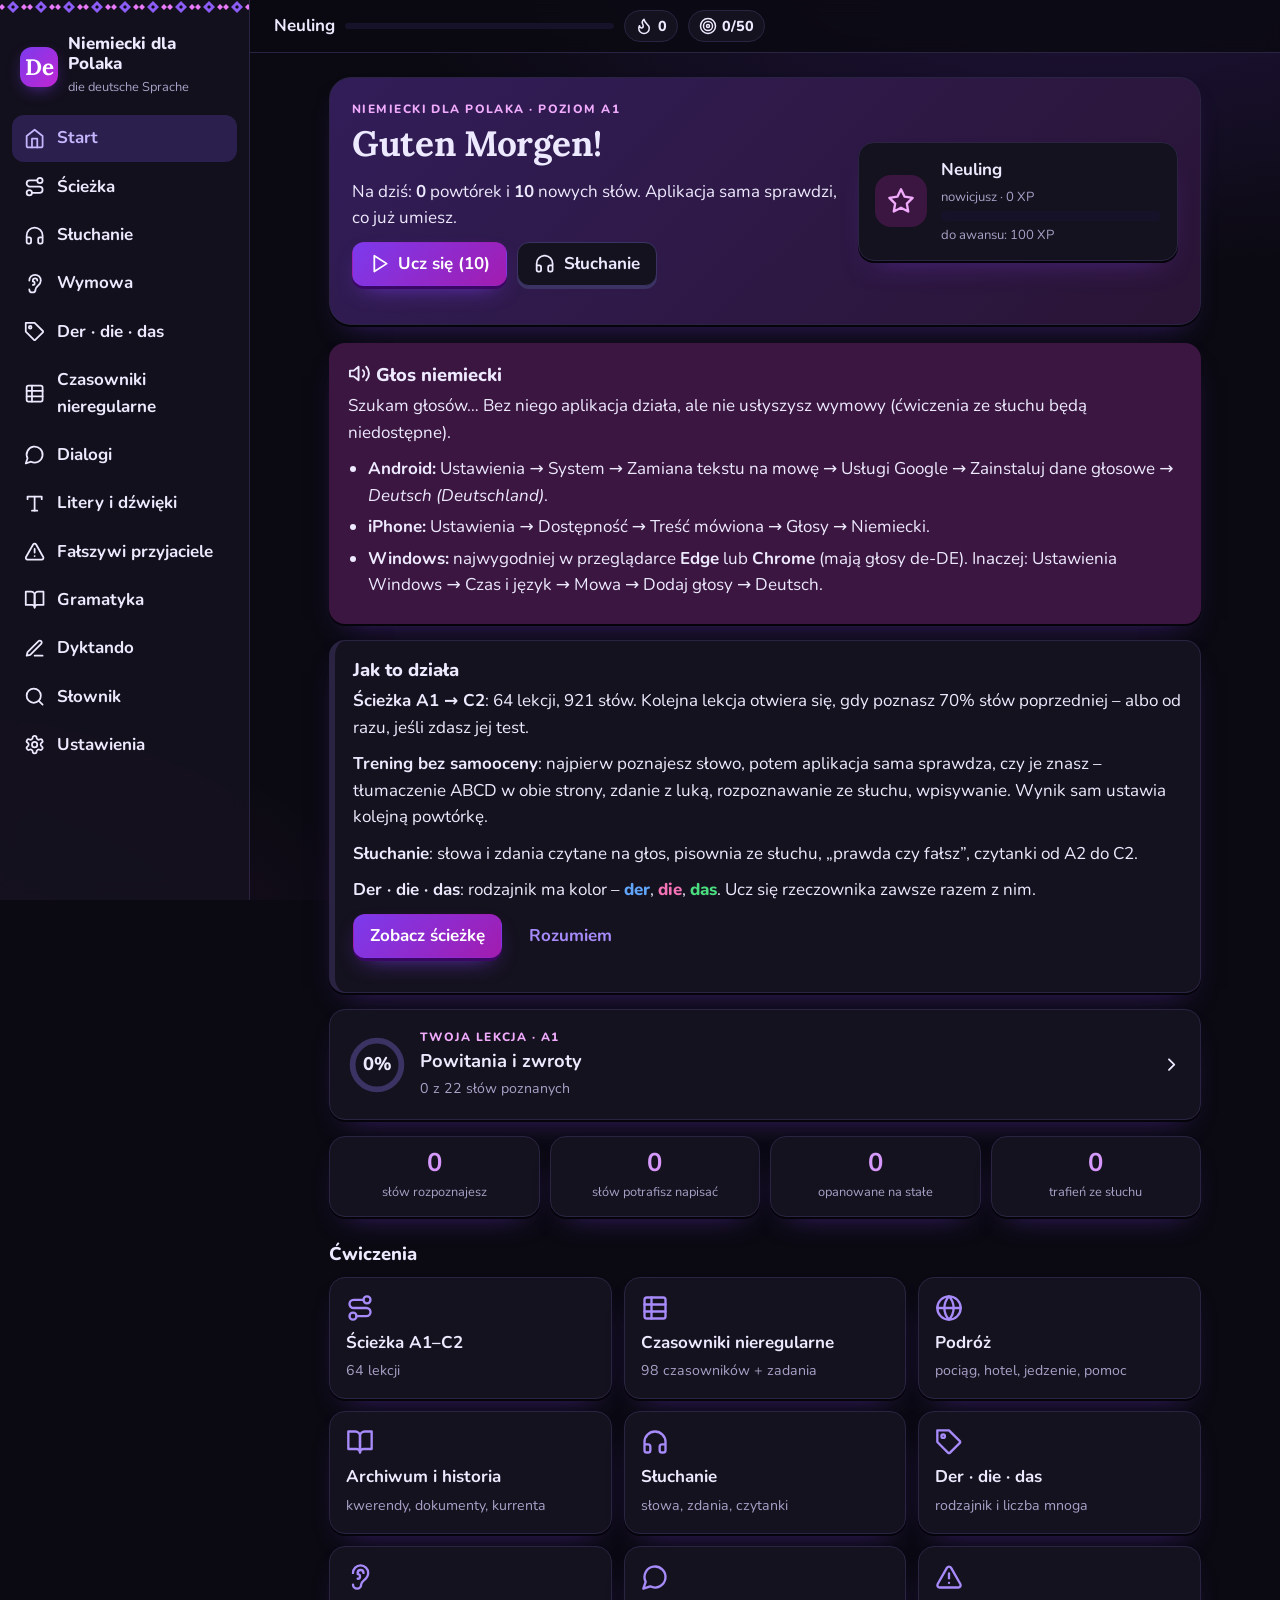
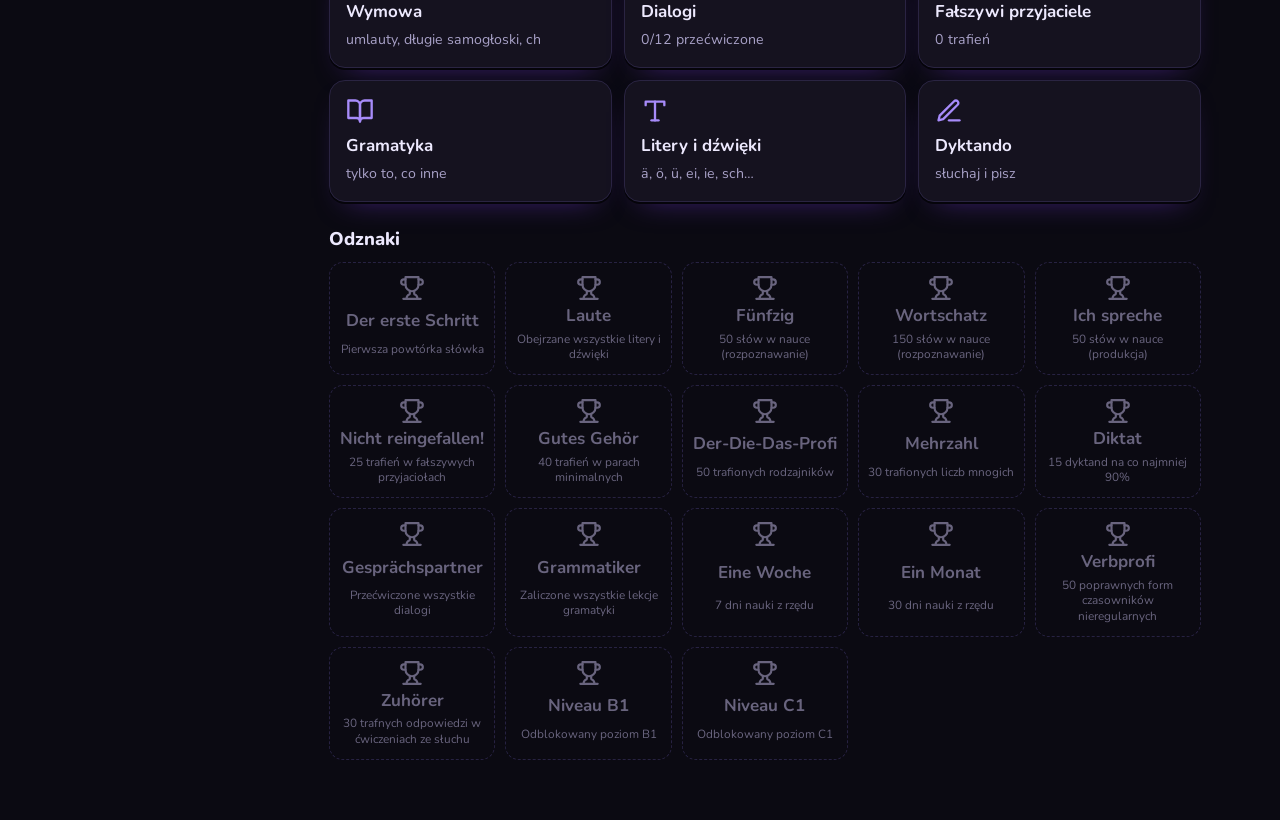
==== commit d86b7a3a: "Ścieżki tematyczne Podróż i Archiwum i historia, ściągi, dialogi, czytanki; tabela czasowników niere" ====
--- a/docs/index.html
+++ b/docs/index.html
@@ -467,6 +467,28 @@
 .kb-de .key { font-size: 1.15rem; min-width: 2.6em; }
 .tbl td .g-der, .tbl td .g-die, .tbl td .g-das { font-size: 1.05rem; }
 
+/* ścieżki tematyczne i czasowniki nieregularne */
+.lv-TR { background: linear-gradient(135deg, #2563eb, #0d9488); } .lv-AR { background: linear-gradient(135deg, #7c4a1e, #b45309); }
+.lvtag { padding: 0 10px; }
+.tipcard { border-left: 5px solid var(--gold-l); }
+.tipcard ul { margin: .3em 0 0; padding-left: 1.2em; } .tipcard li { margin: .35em 0; }
+.vwrap { overflow-x: auto; border: 1px solid var(--line); border-radius: var(--r); background: var(--surface); }
+.vtab { width: 100%; border-collapse: collapse; font-size: .98rem; }
+.vtab th { text-align: left; font-size: .78rem; text-transform: uppercase; letter-spacing: .05em; color: var(--muted); padding: 10px 8px; border-bottom: 1px solid var(--line); background: var(--surface2); position: sticky; top: 0; }
+.vtab td { padding: 8px; border-bottom: 1px solid var(--line); vertical-align: middle; }
+.vtab td small { display: block; color: var(--muted); font-size: .8rem; }
+.vtab tr:hover td { background: var(--surface2); }
+.vchg { font-weight: 800; color: var(--gold-l); }
+.vaux-ist { font-weight: 800; color: var(--g-die); } .vaux-hat { color: var(--muted); }
+.vmini { margin: 6px auto; } .vmini td:first-child { color: var(--muted); }
+@media (max-width: 640px) {
+  .vtab thead { display: none; }
+  .vtab tr { display: grid; grid-template-columns: 44px 1fr 1fr 24px; grid-template-areas: "s i i d" "s a b d" "s c c d"; gap: 2px 8px; padding: 10px 8px; border-bottom: 1px solid var(--line); }
+  .vtab td { border: 0; padding: 0; }
+  .vtab td:nth-child(1) { grid-area: s; } .vtab td:nth-child(2) { grid-area: i; } .vtab td:nth-child(3) { grid-area: a; } .vtab td:nth-child(4) { grid-area: b; } .vtab td:nth-child(5) { grid-area: c; } .vtab td:nth-child(6) { grid-area: d; }
+  .vtab td[data-l]:not(:nth-child(2))::before { content: attr(data-l) ': '; color: var(--muted); font-size: .75rem; }
+}
+
 </style>
 </head>
 <body>
@@ -1322,6 +1344,274 @@
   W('sich kümmern um', 'д', 'troszczyć się o, zajmować się', 'kümmert sich · kümmerte sich · hat sich gekümmert', 'o', 'Wer {kümmert} sich um die Kinder?', 'Kto zajmuje się dziećmi?');
   W('sich verlassen auf', 'д', 'polegać na (auf + biernik)', 'verlässt sich · verließ sich · hat sich verlassen', 'o', 'Auf ihn kann man sich {verlassen}.', 'Na nim można polegać.');
   W('teilnehmen an', 'д', 'brać udział w (an + celownik)', 'nimmt teil · nahm teil · hat teilgenommen', 'o', 'Ich habe an dem Kurs {teilgenommen}.', 'Brałem udział w kursie.');
+})();
+
+</script>
+<script>
+/* ============================================================
+   ŚCIEŻKI TEMATYCZNE (otwarte od razu, niezależne od A1–C2)
+   TR – Podróż: praktyczne słownictwo na wyjazd
+   AR – Archiwum i historia: kwerendy, dokumenty, pismo, historia ziem polskich
+   W(...) jak w words.js; słowo docelowe w przykładzie w {…}.
+   ============================================================ */
+var UA = window.UA || (window.UA = {});
+(function () {
+  var cur;
+  function L(level, id, name) { cur = id; UA.TOPICS.push({ id: id, name: name, level: level }); }
+  function W(ua, pos, pl, forms, sim, ex, exPl) {
+    UA.WORDS.push({ ua: ua, pos: pos, pl: pl, forms: forms || '', sim: sim, ex: ex || '', exPl: exPl || '', topic: cur });
+  }
+
+  /* ===================== PODRÓŻ ===================== */
+  L('TR', 'tr_bahn', 'Dworzec i pociąg');
+  W('der Fahrplan', 'ч', 'rozkład jazdy', 'lm. die Fahrpläne', 'o', 'Laut {Fahrplan} fährt der Zug um 9:12.', 'Według rozkładu pociąg odjeżdża o 9:12.');
+  W('das Gleis', 'с', 'tor (peron, z którego odjeżdża pociąg)', 'lm. die Gleise', 'o', 'Der ICE nach Berlin fährt heute von {Gleis} 7.', 'ICE do Berlina odjeżdża dziś z toru 7.');
+  W('der Bahnsteig', 'ч', 'peron', 'lm. die Bahnsteige', 'o', 'Wir warten auf dem {Bahnsteig}.', 'Czekamy na peronie.');
+  W('die Abfahrt', 'ж', 'odjazd', 'lm. die Abfahrten', 'o', 'Die {Abfahrt} verzögert sich um zehn Minuten.', 'Odjazd opóźnia się o dziesięć minut.');
+  W('die Ankunft', 'ж', 'przyjazd', 'lm. die Ankünfte', 'o', 'Die {Ankunft} in Wien ist um 18 Uhr.', 'Przyjazd do Wiednia jest o 18.');
+  W('die Verspätung', 'ж', 'opóźnienie', 'lm. die Verspätungen', 'o', 'Der Zug hat 20 Minuten {Verspätung}.', 'Pociąg ma 20 minut opóźnienia.');
+  W('der Anschluss', 'ч', 'połączenie (przesiadkowe)', 'lm. die Anschlüsse', 'o', 'Ich habe meinen {Anschluss} verpasst.', 'Uciekło mi połączenie.');
+  W('der Fahrkartenautomat', 'ч', 'biletomat', 'lm. die Fahrkartenautomaten', 'p', 'Den Fahrschein bekommst du am {Fahrkartenautomaten}.', 'Bilet dostaniesz w biletomacie.');
+  W('die Platzreservierung', 'ж', 'miejscówka, rezerwacja miejsca', 'lm. die Platzreservierungen', 'p', 'Für den ICE empfehle ich eine {Platzreservierung}.', 'Do ICE polecam rezerwację miejsca.');
+  W('der Wagen', 'ч', 'wagon; samochód', 'lm. die Wagen', 'p', 'Unser Platz ist im {Wagen} 12.', 'Nasze miejsce jest w wagonie 12.');
+  W('der Zugbegleiter', 'ч', 'konduktor, kierownik pociągu', 'lm. die Zugbegleiter · ż. die Zugbegleiterin', 'o', 'Der {Zugbegleiter} kontrolliert die Fahrkarten.', 'Konduktor sprawdza bilety.');
+  W('hin und zurück', 'ф', 'tam i z powrotem (bilet w obie strony)', 'einfach – w jedną stronę', 'o', 'Einmal Dresden, {hin und zurück}, bitte.', 'Raz do Drezna, w obie strony, proszę.');
+  W('Ist dieser Platz frei?', 'ф', 'czy to miejsce jest wolne?', '', 'o', 'Entschuldigung, {ist dieser Platz frei}?', 'Przepraszam, czy to miejsce jest wolne?');
+  W('die Durchsage', 'ж', 'komunikat (przez głośnik)', 'lm. die Durchsagen', 'o', 'Hast du die {Durchsage} verstanden?', 'Zrozumiałeś komunikat?');
+  W('das Deutschlandticket', 'с', 'Deutschlandticket – miesięczny bilet na regionalne pociągi i komunikację w całych Niemczech', '', 'p', 'Mit dem {Deutschlandticket} fahren wir Regionalzug.', 'Z Deutschlandticket jeździmy pociągami regionalnymi.');
+  W('der Zug fällt aus', 'ф', 'pociąg jest odwołany', 'ausfallen – nie odbyć się', 'o', 'Achtung: {Der Zug fällt aus}!', 'Uwaga: pociąg jest odwołany!');
+
+  L('TR', 'tr_flug', 'Lotnisko i samolot');
+  W('der Flug', 'ч', 'lot', 'lm. die Flüge', 'o', 'Unser {Flug} hat eine Stunde Verspätung.', 'Nasz lot ma godzinę opóźnienia.');
+  W('der Abflug', 'ч', 'odlot', 'lm. die Abflüge', 'o', 'Der {Abflug} ist um 6:40.', 'Odlot jest o 6:40.');
+  W('die Landung', 'ж', 'lądowanie', 'lm. die Landungen', 'p', 'Nach der {Landung} schalten Sie bitte das Handy ein.', 'Po lądowaniu proszę włączyć telefon.');
+  W('das Gepäck', 'с', 'bagaż', 'bez lm.', 'o', 'Mein {Gepäck} ist nicht angekommen.', 'Mój bagaż nie dotarł.');
+  W('das Handgepäck', 'с', 'bagaż podręczny', 'bez lm.', 'o', 'Flüssigkeiten im {Handgepäck} sind begrenzt.', 'Płyny w bagażu podręcznym są ograniczone.');
+  W('die Bordkarte', 'ж', 'karta pokładowa', 'lm. die Bordkarten', 'o', 'Bitte zeigen Sie Ihre {Bordkarte}.', 'Proszę pokazać kartę pokładową.');
+  W('das Gate', 'с', 'wyjście (do samolotu)', 'lm. die Gates', 't', 'Das Boarding beginnt am {Gate} B12.', 'Boarding zaczyna się przy wyjściu B12.');
+  W('der Zoll', 'ч', 'cło; urząd celny', 'bez lm.', 'o', 'Am {Zoll} musste ich den Koffer öffnen.', 'Na odprawie celnej musiałem otworzyć walizkę.');
+  W('die Passkontrolle', 'ж', 'kontrola paszportowa', 'lm. die Passkontrollen', 'p', 'Bei der {Passkontrolle} ist eine lange Schlange.', 'Przy kontroli paszportowej jest długa kolejka.');
+  W('die Gepäckausgabe', 'ж', 'odbiór bagażu', 'bez lm.', 'o', 'Wo ist die {Gepäckausgabe}?', 'Gdzie jest odbiór bagażu?');
+  W('verpassen', 'д', 'spóźnić się na, przegapić', 'verpasst · verpasste · hat verpasst', 'o', 'Ich habe meinen Flug {verpasst}.', 'Spóźniłem się na samolot.');
+  W('annulliert', 'п', 'odwołany (lot)', 'też: gestrichen', 'p', 'Der Flug nach Danzig ist {annulliert}.', 'Lot do Gdańska jest odwołany.');
+  W('die Schlange', 'ж', 'kolejka; wąż', 'lm. die Schlangen · Schlange stehen', 'o', 'Wir stehen schon eine Stunde in der {Schlange}.', 'Stoimy w kolejce już godzinę.');
+  W('Ich habe nichts zu verzollen.', 'ф', 'nie mam nic do oclenia', '', 'o', 'Nein, {ich habe nichts zu verzollen}.', 'Nie, nie mam nic do oclenia.');
+
+  L('TR', 'tr_stadt2', 'Komunikacja miejska i taxi');
+  W('die Straßenbahn', 'ж', 'tramwaj', 'lm. die Straßenbahnen · potocznie: die Tram', 'o', 'Wir nehmen die {Straßenbahn} zum Zentrum.', 'Pojedziemy tramwajem do centrum.');
+  W('die U-Bahn', 'ж', 'metro', 'lm. die U-Bahnen', 'o', 'Die {U-Bahn} fährt alle fünf Minuten.', 'Metro jeździ co pięć minut.');
+  W('die S-Bahn', 'ж', 'kolej miejska / podmiejska', 'lm. die S-Bahnen', 'o', 'Mit der {S-Bahn} sind wir in 20 Minuten am Flughafen.', 'Koleją miejską będziemy na lotnisku za 20 minut.');
+  W('die Tageskarte', 'ж', 'bilet dobowy', 'lm. die Tageskarten · die Wochenkarte – tygodniowy', 'o', 'Eine {Tageskarte} lohnt sich, wenn man oft fährt.', 'Bilet dobowy się opłaca, gdy często się jeździ.');
+  W('einsteigen', 'д', 'wsiadać', 'steigt ein · stieg ein · ist eingestiegen', 'o', 'Bitte vorne {einsteigen}!', 'Proszę wsiadać przodem!');
+  W('aussteigen', 'д', 'wysiadać', 'steigt aus · stieg aus · ist ausgestiegen', 'o', 'An welcher Haltestelle muss ich {aussteigen}?', 'Na którym przystanku mam wysiąść?');
+  W('die Endstation', 'ж', 'stacja / przystanek końcowy', 'lm. die Endstationen', 'p', 'Wir fahren bis zur {Endstation}.', 'Jedziemy do stacji końcowej.');
+  W('die Quittung', 'ж', 'pokwitowanie, rachunek', 'lm. die Quittungen', 'o', 'Könnte ich bitte eine {Quittung} bekommen?', 'Czy mogę prosić o pokwitowanie?');
+  W('der Stadtplan', 'ч', 'plan miasta', 'lm. die Stadtpläne', 'o', 'Haben Sie einen {Stadtplan}?', 'Czy ma pan plan miasta?');
+  W('die Fußgängerzone', 'ж', 'deptak, strefa dla pieszych', 'lm. die Fußgängerzonen', 'o', 'Die Geschäfte sind in der {Fußgängerzone}.', 'Sklepy są na deptaku.');
+  W('Können Sie mich hier rauslassen?', 'ф', 'czy może mnie pan tu wysadzić?', '', 'o', '{Können Sie mich hier rauslassen}? Danke!', 'Może mnie pan tu wysadzić? Dziękuję!');
+  W('nächster Halt', 'ф', 'następny przystanek', '', 'p', '„{Nächster Halt}: Alexanderplatz.”', '„Następny przystanek: Alexanderplatz.”');
+  W('der Taxistand', 'ч', 'postój taksówek', 'lm. die Taxistände', 'p', 'Der {Taxistand} ist vor dem Bahnhof.', 'Postój taksówek jest przed dworcem.');
+
+  L('TR', 'tr_unterkunft', 'Nocleg');
+  W('Ich habe reserviert.', 'ф', 'mam rezerwację', 'auf den Namen … – na nazwisko…', 'p', 'Guten Abend, {ich habe reserviert}, auf den Namen Nowak.', 'Dobry wieczór, mam rezerwację na nazwisko Nowak.');
+  W('das Einzelzimmer', 'с', 'pokój jednoosobowy', 'lm. die Einzelzimmer · das Doppelzimmer – dwuosobowy', 'o', 'Ich hätte gern ein {Einzelzimmer}.', 'Chciałbym pokój jednoosobowy.');
+  W('Frühstück inklusive', 'ф', 'śniadanie w cenie', '', 'p', 'Ist das {Frühstück inklusive}?', 'Czy śniadanie jest w cenie?');
+  W('die Rezeption', 'ж', 'recepcja', 'lm. die Rezeptionen', 't', 'Den Schlüssel bekommen Sie an der {Rezeption}.', 'Klucz dostanie pan w recepcji.');
+  W('einchecken', 'д', 'zameldować się', 'checkt ein · checkte ein · hat eingecheckt', 'p', 'Ab wann kann man {einchecken}?', 'Od której można się zameldować?');
+  W('auschecken', 'д', 'wymeldować się', 'checkt aus · checkte aus · hat ausgecheckt', 'p', 'Wir müssen bis elf Uhr {auschecken}.', 'Musimy się wymeldować do jedenastej.');
+  W('das Handtuch', 'с', 'ręcznik', 'lm. die Handtücher', 'o', 'Könnten wir noch ein {Handtuch} bekommen?', 'Czy moglibyśmy dostać jeszcze jeden ręcznik?');
+  W('die Klimaanlage', 'ж', 'klimatyzacja', 'lm. die Klimaanlagen', 'p', 'Die {Klimaanlage} funktioniert nicht.', 'Klimatyzacja nie działa.');
+  W('funktioniert nicht', 'ф', 'nie działa', '', 'p', 'Die Dusche {funktioniert nicht}.', 'Prysznic nie działa.');
+  W('die Ferienwohnung', 'ж', 'mieszkanie wakacyjne (na wynajem)', 'lm. die Ferienwohnungen · skrót: FeWo', 'o', 'Wir haben eine {Ferienwohnung} am See gemietet.', 'Wynajęliśmy mieszkanie wakacyjne nad jeziorem.');
+  W('die Jugendherberge', 'ж', 'schronisko młodzieżowe', 'lm. die Jugendherbergen', 'o', 'Die Klasse übernachtet in einer {Jugendherberge}.', 'Klasa nocuje w schronisku młodzieżowym.');
+  W('Wie lautet das WLAN-Passwort?', 'ф', 'jakie jest hasło do Wi-Fi?', 'WLAN – czyt. [we-lan]', 'o', 'Entschuldigung, {wie lautet das WLAN-Passwort}?', 'Przepraszam, jakie jest hasło do Wi-Fi?');
+  W('die Kurtaxe', 'ж', 'opłata miejscowa (klimatyczna)', 'lm. die Kurtaxen · też: die Ortstaxe', 'o', 'Die {Kurtaxe} zahlt man vor Ort.', 'Opłatę miejscową płaci się na miejscu.');
+
+  L('TR', 'tr_essen2', 'Restauracja i jedzenie');
+  W('Einen Tisch für zwei, bitte.', 'ф', 'stolik dla dwojga, proszę', '', 'o', 'Guten Abend! {Einen Tisch für zwei, bitte.}', 'Dobry wieczór! Stolik dla dwojga, proszę.');
+  W('Was empfehlen Sie?', 'ф', 'co pan poleca?', '', 'o', '{Was empfehlen Sie} aus der regionalen Küche?', 'Co pan poleca z kuchni regionalnej?');
+  W('Ich bin allergisch gegen …', 'ф', 'mam alergię na…', '', 'p', '{Ich bin allergisch gegen} Nüsse.', 'Mam alergię na orzechy.');
+  W('Zahlen, bitte!', 'ф', 'rachunek, proszę!', '', 'o', 'Entschuldigung! {Zahlen, bitte}!', 'Przepraszam! Rachunek, proszę!');
+  W('Zusammen oder getrennt?', 'ф', 'razem czy osobno? (pytanie przy płaceniu)', '', 'o', '— {Zusammen oder getrennt}? — Getrennt, bitte.', '— Razem czy osobno? — Osobno, proszę.');
+  W('Stimmt so.', 'ф', 'reszty nie trzeba', '', 'o', 'Das macht 18,50. – Hier sind 20. {Stimmt so}.', 'Razem 18,50. – Proszę 20. Reszty nie trzeba.');
+  W('die Kneipe', 'ж', 'knajpa, pub', 'lm. die Kneipen', 'o', 'Nach der Arbeit gehen wir in die {Kneipe}.', 'Po pracy idziemy do knajpy.');
+  W('der Biergarten', 'ч', 'ogródek piwny', 'lm. die Biergärten', 'o', 'Im Sommer sitzen wir gern im {Biergarten}.', 'Latem lubimy siedzieć w ogródku piwnym.');
+  W('das Schnitzel', 'с', 'sznycel, kotlet panierowany', 'lm. die Schnitzel', 'p', 'Ein Wiener {Schnitzel} mit Kartoffelsalat, bitte.', 'Sznycel po wiedeńsku z sałatką ziemniaczaną, proszę.');
+  W('die Bratwurst', 'ж', 'kiełbaska z grilla', 'lm. die Bratwürste', 'o', 'Eine {Bratwurst} mit Senf, bitte.', 'Kiełbaskę z musztardą, proszę.');
+  W('die Brezel', 'ж', 'precel', 'lm. die Brezeln', 'p', 'Zum Bier essen wir eine {Brezel}.', 'Do piwa jemy precla.');
+  W('Kaffee und Kuchen', 'ф', 'kawa i ciasto (popołudniowy zwyczaj)', '', 'o', 'Am Sonntag gibt es bei Oma {Kaffee und Kuchen}.', 'W niedzielę u babci jest kawa i ciasto.');
+  W('zum Mitnehmen', 'ф', 'na wynos', 'hier essen – na miejscu', 'o', 'Einen Kaffee {zum Mitnehmen}, bitte.', 'Kawę na wynos, proszę.');
+  W('das Leitungswasser', 'с', 'woda z kranu', 'bez lm.', 'o', 'Kann ich ein Glas {Leitungswasser} haben?', 'Mogę dostać szklankę wody z kranu?');
+  W('der Ruhetag', 'ч', 'dzień, w którym lokal jest zamknięty', 'lm. die Ruhetage', 'o', 'Montag ist {Ruhetag}.', 'W poniedziałek lokal jest zamknięty.');
+
+  L('TR', 'tr_geld', 'Pieniądze i zakupy');
+  W('der Geldautomat', 'ч', 'bankomat', 'lm. die Geldautomaten', 'o', 'Wo ist der nächste {Geldautomat}?', 'Gdzie jest najbliższy bankomat?');
+  W('bar zahlen', 'ф', 'płacić gotówką', 'mit Karte zahlen – kartą', 'o', 'Hier kann man nur {bar zahlen}.', 'Tu można płacić tylko gotówką.');
+  W('das Kleingeld', 'с', 'drobne', 'bez lm.', 'o', 'Hast du {Kleingeld} für den Automaten?', 'Masz drobne do automatu?');
+  W('der Wechselkurs', 'ч', 'kurs wymiany', 'lm. die Wechselkurse', 'p', 'Wie ist der {Wechselkurs} heute?', 'Jaki jest dziś kurs wymiany?');
+  W('das Pfand', 'с', 'kaucja (za butelki, puszki)', 'bez lm. · der Pfandautomat', 'o', 'Auf die Flasche gibt es 25 Cent {Pfand}.', 'Za butelkę jest 25 centów kaucji.');
+  W('der Kassenbon', 'ч', 'paragon', 'lm. die Kassenbons', 'p', 'Brauchen Sie den {Kassenbon}?', 'Potrzebuje pan paragonu?');
+  W('die Öffnungszeiten', 'мн', 'godziny otwarcia', 'tylko lm.', 'o', 'Die {Öffnungszeiten} stehen an der Tür.', 'Godziny otwarcia są na drzwiach.');
+  W('sonntags geschlossen', 'ф', 'w niedziele zamknięte', '', 'o', 'Der Supermarkt ist {sonntags geschlossen}.', 'Supermarket w niedziele jest zamknięty.');
+  W('der Flohmarkt', 'ч', 'pchli targ', 'lm. die Flohmärkte', 'o', 'Am Samstag gehen wir auf den {Flohmarkt}.', 'W sobotę idziemy na pchli targ.');
+  W('Ich schaue mich nur um.', 'ф', 'tylko się rozglądam', '', 'o', 'Danke, {ich schaue mich nur um}.', 'Dziękuję, tylko się rozglądam.');
+  W('die Umkleidekabine', 'ж', 'przymierzalnia', 'lm. die Umkleidekabinen', 'p', 'Wo ist die {Umkleidekabine}?', 'Gdzie jest przymierzalnia?');
+  W('umtauschen', 'д', 'wymienić (towar)', 'tauscht um · tauschte um · hat umgetauscht', 'o', 'Kann ich das Hemd {umtauschen}?', 'Mogę wymienić tę koszulę?');
+
+  L('TR', 'tr_notfall', 'Zdrowie i nagłe wypadki');
+  W('Hilfe!', 'ф', 'pomocy!', '', 'o', '{Hilfe}! Rufen Sie einen Krankenwagen!', 'Pomocy! Proszę wezwać karetkę!');
+  W('der Notruf', 'ч', 'telefon alarmowy (112, policja 110)', 'lm. die Notrufe', 'o', 'Den {Notruf} 112 erreicht man kostenlos.', 'Pod numer alarmowy 112 dzwoni się bezpłatnie.');
+  W('die Notaufnahme', 'ж', 'izba przyjęć, SOR', 'lm. die Notaufnahmen', 'o', 'Wir müssen in die {Notaufnahme}.', 'Musimy jechać na izbę przyjęć.');
+  W('die Polizei', 'ж', 'policja', 'bez lm.', 'p', 'Rufen Sie die {Polizei}!', 'Proszę wezwać policję!');
+  W('Mir wurde … gestohlen.', 'ф', 'ukradziono mi…', '', 'o', '{Mir wurde} das Portemonnaie {gestohlen}.', 'Ukradziono mi portfel.');
+  W('Ich habe meinen Pass verloren.', 'ф', 'zgubiłem paszport', '', 'o', 'Was soll ich tun? {Ich habe meinen Pass verloren}.', 'Co mam zrobić? Zgubiłem paszport.');
+  W('die Botschaft', 'ж', 'ambasada; przesłanie', 'lm. die Botschaften · das Konsulat', 'o', 'Ich muss zur polnischen {Botschaft}.', 'Muszę iść do polskiej ambasady.');
+  W('das Fundbüro', 'с', 'biuro rzeczy znalezionych', 'lm. die Fundbüros', 'o', 'Fragen Sie im {Fundbüro}.', 'Proszę zapytać w biurze rzeczy znalezionych.');
+  W('der ärztliche Notdienst', 'ф', 'nocna i świąteczna pomoc lekarska (tel. 116 117)', '', 'o', 'Am Wochenende hilft der {ärztliche Notdienst}.', 'W weekend pomaga dyżurna pomoc lekarska.');
+  W('die Schmerztablette', 'ж', 'tabletka przeciwbólowa', 'lm. die Schmerztabletten', 'p', 'Haben Sie eine {Schmerztablette}?', 'Ma pan tabletkę przeciwbólową?');
+  W('das Pflaster', 'с', 'plaster; bruk', 'lm. die Pflaster', 'p', 'Ich brauche ein {Pflaster}.', 'Potrzebuję plastra.');
+  W('Mir ist schlecht.', 'ф', 'niedobrze mi, źle się czuję', '', 'o', 'Können wir anhalten? {Mir ist schlecht}.', 'Możemy się zatrzymać? Niedobrze mi.');
+
+  L('TR', 'tr_weg', 'Orientacja w mieście');
+  W('Wie komme ich zum …?', 'ф', 'jak dojdę/dojadę do…? (r. męski/nijaki)', 'zur … – do (r. żeński)', 'o', 'Entschuldigung, {wie komme ich zum} Brandenburger Tor?', 'Przepraszam, jak dojdę do Bramy Brandenburskiej?');
+  W('an der Ecke', 'ф', 'na rogu', '', 'o', 'Die Apotheke ist {an der Ecke}.', 'Apteka jest na rogu.');
+  W('gegenüber', 'з', 'naprzeciwko', '+ celownik', 'o', 'Das Hotel liegt {gegenüber} dem Bahnhof.', 'Hotel leży naprzeciwko dworca.');
+  W('in der Nähe', 'ф', 'w pobliżu', '', 'o', 'Gibt es hier {in der Nähe} eine Bank?', 'Czy jest tu w pobliżu bank?');
+  W('die Kreuzung', 'ж', 'skrzyżowanie', 'lm. die Kreuzungen', 'o', 'An der {Kreuzung} biegen Sie rechts ab.', 'Na skrzyżowaniu proszę skręcić w prawo.');
+  W('die Ampel', 'ж', 'sygnalizacja świetlna', 'lm. die Ampeln', 'o', 'Gehen Sie bis zur {Ampel}.', 'Proszę iść do świateł.');
+  W('die Gasse', 'ж', 'uliczka, zaułek', 'lm. die Gassen', 'o', 'Das Café ist in einer kleinen {Gasse}.', 'Kawiarnia jest w małej uliczce.');
+  W('abbiegen', 'д', 'skręcać', 'biegt ab · bog ab · ist abgebogen', 'o', 'Nach der Brücke links {abbiegen}.', 'Za mostem skręcić w lewo.');
+  W('Ich habe mich verlaufen.', 'ф', 'zgubiłem się (pieszo)', 'verfahren – samochodem', 'o', 'Entschuldigung, {ich habe mich verlaufen}.', 'Przepraszam, zgubiłem się.');
+  W('Können Sie mir das auf der Karte zeigen?', 'ф', 'może mi pan to pokazać na mapie?', '', 'o', 'Ich verstehe nicht ganz. {Können Sie mir das auf der Karte zeigen?}', 'Nie do końca rozumiem. Może mi pan to pokazać na mapie?');
+  W('die Unterführung', 'ж', 'przejście podziemne', 'lm. die Unterführungen', 'o', 'Nehmen Sie die {Unterführung}.', 'Proszę skorzystać z przejścia podziemnego.');
+  W('der Wegweiser', 'ч', 'drogowskaz', 'lm. die Wegweiser', 'o', 'Folgen Sie dem {Wegweiser} zum Schloss.', 'Proszę iść za drogowskazem do zamku.');
+
+  L('TR', 'tr_sehen', 'Zwiedzanie');
+  W('der Eintritt', 'ч', 'wstęp; wejście', 'lm. die Eintritte · Eintritt frei – wstęp wolny', 'o', 'Was kostet der {Eintritt}?', 'Ile kosztuje wstęp?');
+  W('die Ermäßigung', 'ж', 'zniżka, ulga', 'lm. die Ermäßigungen', 'o', 'Gibt es eine {Ermäßigung} für Lehrer?', 'Czy jest zniżka dla nauczycieli?');
+  W('die Führung', 'ж', 'zwiedzanie z przewodnikiem', 'lm. die Führungen', 'o', 'Die nächste {Führung} beginnt um 14 Uhr.', 'Następne zwiedzanie z przewodnikiem zaczyna się o 14.');
+  W('der Audioguide', 'ч', 'audioprzewodnik', 'lm. die Audioguides', 't', 'Gibt es einen {Audioguide} auf Polnisch?', 'Czy jest audioprzewodnik po polsku?');
+  W('Fotografieren verboten', 'ф', 'fotografowanie zabronione', '', 'p', 'Im Museum ist {Fotografieren verboten}.', 'W muzeum fotografowanie jest zabronione.');
+  W('das Schloss', 'с', 'pałac, zamek (rezydencja); zamek (do drzwi)', 'lm. die Schlösser', 'o', 'Das {Schloss} Sanssouci liegt in Potsdam.', 'Pałac Sanssouci leży w Poczdamie.');
+  W('die Burg', 'ж', 'zamek (warowny), gród', 'lm. die Burgen', 'p', 'Auf dem Berg steht eine alte {Burg}.', 'Na wzgórzu stoi stary zamek.');
+  W('die Altstadt', 'ж', 'stare miasto', 'lm. die Altstädte', 'o', 'Wir bummeln durch die {Altstadt}.', 'Spacerujemy po starym mieście.');
+  W('die Aussicht', 'ж', 'widok', 'lm. die Aussichten · der Aussichtsturm – wieża widokowa', 'o', 'Vom Turm hat man eine tolle {Aussicht}.', 'Z wieży jest wspaniały widok.');
+  W('die Gedenkstätte', 'ж', 'miejsce pamięci', 'lm. die Gedenkstätten', 'o', 'Wir besuchen die {Gedenkstätte} Berliner Mauer.', 'Odwiedzamy Miejsce Pamięci Muru Berlińskiego.');
+  W('das Kloster', 'с', 'klasztor', 'lm. die Klöster', 'p', 'Das {Kloster} stammt aus dem 12. Jahrhundert.', 'Klasztor pochodzi z XII wieku.');
+  W('die Kirche ist geöffnet', 'ф', 'kościół jest otwarty', 'geschlossen – zamknięty', 'o', 'Tagsüber {ist die Kirche geöffnet}.', 'W ciągu dnia kościół jest otwarty.');
+
+  L('TR', 'tr_gespraech', 'Rozmowa i grzeczność');
+  W('Woher kommen Sie?', 'ф', 'skąd pan(i) pochodzi?', 'na „ty”: Woher kommst du?', 'o', 'Sie sprechen gut Deutsch! {Woher kommen Sie}?', 'Dobrze pan mówi po niemiecku! Skąd pan pochodzi?');
+  W('Ich komme aus Polen.', 'ф', 'jestem z Polski', '', 'p', '{Ich komme aus Polen}, aus Krakau.', 'Jestem z Polski, z Krakowa.');
+  W('Sprechen Sie bitte langsamer.', 'ф', 'proszę mówić wolniej', '', 'o', 'Entschuldigung, {sprechen Sie bitte langsamer}.', 'Przepraszam, proszę mówić wolniej.');
+  W('Wie bitte?', 'ф', 'słucham? (proszę powtórzyć)', '', 'o', '{Wie bitte?} Ich habe Sie nicht verstanden.', 'Słucham? Nie zrozumiałem pana.');
+  W('Wie sagt man … auf Deutsch?', 'ф', 'jak się mówi … po niemiecku?', '', 'o', '{Wie sagt man} „widelec” {auf Deutsch}?', 'Jak się mówi „widelec” po niemiecku?');
+  W('Kein Problem.', 'ф', 'nie ma problemu', '', 'p', '— Darf ich hier sitzen? — {Kein Problem}.', '— Mogę tu usiąść? — Nie ma problemu.');
+  W('Gern geschehen.', 'ф', 'nie ma za co', 'też: Gerne!', 'o', '— Vielen Dank! — {Gern geschehen}.', '— Dziękuję bardzo! — Nie ma za co.');
+  W('Wollen wir uns duzen?', 'ф', 'przejdziemy na „ty”?', '', 'o', 'Wir sind doch Kollegen. {Wollen wir uns duzen?}', 'Przecież jesteśmy kolegami. Przejdziemy na „ty”?');
+  W('Schönen Tag noch!', 'ф', 'miłego dnia!', 'Schönes Wochenende! – miłego weekendu', 'o', 'Danke und {schönen Tag noch}!', 'Dziękuję i miłego dnia!');
+  W('Gute Reise!', 'ф', 'szczęśliwej podróży!', '', 'o', 'Tschüss und {gute Reise}!', 'Cześć i szczęśliwej podróży!');
+  W('Grüß Gott!', 'ф', 'dzień dobry (Bawaria, Austria)', 'Servus! – cześć (płd.), Moin! – cześć (płn.)', 'o', '{Grüß Gott}, was darf es sein?', 'Dzień dobry, co podać?');
+  W('Mahlzeit!', 'ф', 'smacznego / pozdrowienie w porze obiadu (w pracy)', '', 'o', '{Mahlzeit}! Gehst du auch in die Kantine?', 'Smacznego! Też idziesz do stołówki?');
+
+  /* ===================== ARCHIWUM I HISTORIA ===================== */
+  L('AR', 'ar_archiv', 'W archiwum');
+  W('das Archiv', 'с', 'archiwum', 'lm. die Archive', 't', 'Ich recherchiere seit einer Woche im {Archiv}.', 'Od tygodnia prowadzę kwerendę w archiwum.');
+  W('der Lesesaal', 'ч', 'czytelnia', 'lm. die Lesesäle', 'o', 'Der {Lesesaal} ist von 9 bis 16 Uhr geöffnet.', 'Czytelnia jest otwarta od 9 do 16.');
+  W('der Archivar', 'ч', 'archiwista', 'lm. die Archivare · ż. die Archivarin', 'p', 'Der {Archivar} hat mir das Findbuch gezeigt.', 'Archiwista pokazał mi inwentarz.');
+  W('der Bestand', 'ч', 'zespół archiwalny; zasób', 'lm. die Bestände', 'o', 'Die Akten gehören zum {Bestand} des Oberpräsidiums.', 'Akta należą do zespołu Naczelnego Prezydium.');
+  W('die Signatur', 'ж', 'sygnatura', 'lm. die Signaturen', 't', 'Notieren Sie bitte die vollständige {Signatur}.', 'Proszę zanotować pełną sygnaturę.');
+  W('die Akte', 'ж', 'akta, teczka', 'lm. die Akten', 'p', 'Ich habe drei {Akten} bestellt.', 'Zamówiłem trzy teczki akt.');
+  W('das Blatt', 'с', 'karta, kartka (Bl.)', 'lm. die Blätter · r = recto, v = verso', 'o', 'Der Eintrag steht auf {Blatt} 45v.', 'Wpis jest na karcie 45v.');
+  W('das Findbuch', 'с', 'inwentarz archiwalny, pomoc ewidencyjna', 'lm. die Findbücher · też: das Findmittel', 'o', 'Im {Findbuch} habe ich die Signatur gefunden.', 'W inwentarzu znalazłem sygnaturę.');
+  W('der Benutzungsantrag', 'ч', 'wniosek o udostępnienie (karta użytkownika)', 'lm. die Benutzungsanträge', 'o', 'Füllen Sie zuerst den {Benutzungsantrag} aus.', 'Proszę najpierw wypełnić wniosek o udostępnienie.');
+  W('die Sperrfrist', 'ж', 'okres karencji (zastrzeżenia dostępu)', 'lm. die Sperrfristen', 'o', 'Für Personalakten gilt eine {Sperrfrist}.', 'Akta osobowe obejmuje okres karencji.');
+  W('das Digitalisat', 'с', 'skan, kopia cyfrowa', 'lm. die Digitalisate', 'o', 'Das Kirchenbuch ist als {Digitalisat} online.', 'Księga kościelna jest dostępna online jako skan.');
+  W('die Abschrift', 'ж', 'odpis, kopia (przepisana)', 'lm. die Abschriften · beglaubigte Abschrift – uwierzytelniona', 'o', 'Im Archiv liegt nur eine {Abschrift} der Urkunde.', 'W archiwum jest tylko odpis dokumentu.');
+  W('das Original', 'с', 'oryginał', 'lm. die Originale', 't', 'Wir durften das {Original} sehen.', 'Pozwolono nam obejrzeć oryginał.');
+  W('recherchieren', 'д', 'prowadzić kwerendę, badać', 'recherchiert · recherchierte · hat recherchiert', 'p', 'Ich {recherchiere} zur Geschichte meiner Familie.', 'Prowadzę kwerendę o historii mojej rodziny.');
+
+  L('AR', 'ar_dokumente', 'Rodzaje dokumentów');
+  W('die Urkunde', 'ж', 'dokument (urzędowy), akt, dyplom', 'lm. die Urkunden', 'o', 'Die {Urkunde} trägt das Siegel des Königs.', 'Dokument nosi pieczęć króla.');
+  W('das Kirchenbuch', 'с', 'księga parafialna (metrykalna)', 'lm. die Kirchenbücher', 'o', 'Die Taufe ist im {Kirchenbuch} eingetragen.', 'Chrzest jest wpisany do księgi parafialnej.');
+  W('das Standesamt', 'с', 'urząd stanu cywilnego', 'lm. die Standesämter', 'o', 'Seit 1874 führte in Preußen das {Standesamt} die Register.', 'Od 1874 r. w Prusach rejestry prowadził urząd stanu cywilnego.');
+  W('die Geburtsurkunde', 'ж', 'akt urodzenia', 'lm. die Geburtsurkunden · Heirats-, Sterbeurkunde', 'o', 'Ich suche die {Geburtsurkunde} meines Urgroßvaters.', 'Szukam aktu urodzenia mojego pradziadka.');
+  W('das Grundbuch', 'с', 'księga wieczysta', 'lm. die Grundbücher', 'o', 'Laut {Grundbuch} gehörte das Haus der Familie Müller.', 'Według księgi wieczystej dom należał do rodziny Müllerów.');
+  W('das Adressbuch', 'с', 'księga adresowa', 'lm. die Adressbücher', 'o', 'Im {Adressbuch} von 1910 steht sein Beruf.', 'W księdze adresowej z 1910 r. podano jego zawód.');
+  W('der Erlass', 'ч', 'zarządzenie, dekret', 'lm. die Erlasse', 'o', 'Der {Erlass} verbot den Polnischunterricht.', 'Zarządzenie zakazało nauki polskiego.');
+  W('die Verordnung', 'ж', 'rozporządzenie', 'lm. die Verordnungen', 'o', 'Die {Verordnung} trat 1908 in Kraft.', 'Rozporządzenie weszło w życie w 1908 r.');
+  W('das Protokoll', 'с', 'protokół', 'lm. die Protokolle', 't', 'Das {Protokoll} der Sitzung ist erhalten.', 'Protokół posiedzenia się zachował.');
+  W('der Nachlass', 'ч', 'spuścizna (archiwalna); spadek', 'lm. die Nachlässe', 'o', 'Der {Nachlass} des Professors liegt in der Bibliothek.', 'Spuścizna profesora jest w bibliotece.');
+  W('der Briefwechsel', 'ч', 'korespondencja', 'lm. die Briefwechsel', 'o', 'Der {Briefwechsel} der Brüder wurde veröffentlicht.', 'Korespondencję braci opublikowano.');
+  W('die Chronik', 'ж', 'kronika', 'lm. die Chroniken', 'p', 'Die {Chronik} der Schule beginnt 1871.', 'Kronika szkoły zaczyna się w 1871 r.');
+  W('die Volkszählung', 'ж', 'spis ludności', 'lm. die Volkszählungen', 'o', 'Die {Volkszählung} von 1910 fragte nach der Muttersprache.', 'Spis ludności z 1910 r. pytał o język ojczysty.');
+
+  L('AR', 'ar_schrift', 'Pismo i daty');
+  W('die Kurrentschrift', 'ж', 'kurrenta (niemieckie pismo odręczne)', 'potocznie: die Kurrent', 'o', 'Der Brief ist in {Kurrentschrift} geschrieben.', 'List jest napisany kurrentą.');
+  W('die Sütterlinschrift', 'ж', 'pismo Sütterlina (szkolna odmiana kurrenty 1915–1941)', '', 'o', 'Meine Oma schrieb noch {Sütterlinschrift}.', 'Moja babcia pisała jeszcze pismem Sütterlina.');
+  W('die Fraktur', 'ж', 'fraktura (gotyckie pismo drukowane)', '', 'p', 'Die Zeitung ist in {Fraktur} gedruckt.', 'Gazeta jest wydrukowana frakturą.');
+  W('die Handschrift', 'ж', 'pismo odręczne; rękopis', 'lm. die Handschriften', 'o', 'Die {Handschrift} des Pfarrers ist kaum lesbar.', 'Pismo proboszcza jest ledwo czytelne.');
+  W('entziffern', 'д', 'odczytać, rozszyfrować', 'entziffert · entzifferte · hat entziffert', 'o', 'Ich kann dieses Wort nicht {entziffern}.', 'Nie mogę odczytać tego słowa.');
+  W('unleserlich', 'п', 'nieczytelny', '', 'o', 'Der Name ist leider {unleserlich}.', 'Nazwisko jest niestety nieczytelne.');
+  W('die Abkürzung', 'ж', 'skrót', 'lm. die Abkürzungen', 'o', 'Was bedeutet die {Abkürzung} „geb.”?', 'Co znaczy skrót „geb.”?');
+  W('das Siegel', 'с', 'pieczęć', 'lm. die Siegel', 'p', 'Das {Siegel} ist beschädigt.', 'Pieczęć jest uszkodzona.');
+  W('der Schreiber', 'ч', 'pisarz (kancelaryjny), skryba', 'lm. die Schreiber', 'o', 'Der {Schreiber} hat den Namen falsch notiert.', 'Pisarz błędnie zanotował nazwisko.');
+  W('geb.', 'з', 'urodzony, z domu (geboren)', 'gest. – zmarły (gestorben), verh. – zamężna', 'o', 'Anna Kowalski, {geb.} Nowak.', 'Anna Kowalska, z domu Nowak.');
+  W('die Datierung', 'ж', 'datowanie', 'lm. die Datierungen', 'p', 'Die {Datierung} der Urkunde ist umstritten.', 'Datowanie dokumentu jest sporne.');
+
+  L('AR', 'ar_preussen', 'Prusy i ziemie polskie');
+  W('das Königreich Preußen', 'ф', 'Królestwo Prus', '', 'p', 'Posen gehörte zum {Königreich Preußen}.', 'Poznań należał do Królestwa Prus.');
+  W('die Teilungen Polens', 'ф', 'rozbiory Polski', '', 'p', 'Nach den {Teilungen Polens} fiel Danzig an Preußen.', 'Po rozbiorach Polski Gdańsk przypadł Prusom.');
+  W('das Großherzogtum Posen', 'ф', 'Wielkie Księstwo Poznańskie', '', 'p', 'Das {Großherzogtum Posen} entstand 1815.', 'Wielkie Księstwo Poznańskie powstało w 1815 r.');
+  W('die Provinz', 'ж', 'prowincja', 'lm. die Provinzen', 't', 'Die {Provinz} Westpreußen hatte ihre Hauptstadt in Danzig.', 'Prowincja Prusy Zachodnie miała stolicę w Gdańsku.');
+  W('der Regierungsbezirk', 'ч', 'rejencja (okręg administracyjny)', 'lm. die Regierungsbezirke', 'o', 'Der {Regierungsbezirk} Oppeln umfasste Oberschlesien.', 'Rejencja opolska obejmowała Górny Śląsk.');
+  W('der Kreis', 'ч', 'powiat; koło', 'lm. die Kreise · der Landkreis', 'o', 'Das Dorf lag im {Kreis} Gnesen.', 'Wieś leżała w powiecie gnieźnieńskim.');
+  W('der Landrat', 'ч', 'starosta (powiatowy)', 'lm. die Landräte', 'o', 'Der {Landrat} berichtete über die Stimmung der Bevölkerung.', 'Starosta meldował o nastrojach ludności.');
+  W('das Rittergut', 'с', 'majątek rycerski (dobra ziemskie)', 'lm. die Rittergüter', 'o', 'Das {Rittergut} gehörte einer polnischen Adelsfamilie.', 'Majątek należał do polskiej rodziny szlacheckiej.');
+  W('der Kulturkampf', 'ч', 'Kulturkampf (walka z Kościołem katolickim, lata 70. XIX w.)', '', 'o', 'Im {Kulturkampf} wurde Erzbischof Ledóchowski verhaftet.', 'Podczas Kulturkampfu aresztowano arcybiskupa Ledóchowskiego.');
+  W('die Germanisierung', 'ж', 'germanizacja', 'bez lm.', 'p', 'Die {Germanisierung} betraf vor allem die Schulen.', 'Germanizacja dotyczyła przede wszystkim szkół.');
+  W('die Ansiedlungskommission', 'ж', 'Komisja Kolonizacyjna (1886)', '', 'o', 'Die {Ansiedlungskommission} kaufte polnischen Grundbesitz auf.', 'Komisja Kolonizacyjna wykupywała polską ziemię.');
+  W('der Schulstreik', 'ч', 'strajk szkolny (Września 1901)', 'lm. die Schulstreiks', 'o', 'Der {Schulstreik} in Wreschen wurde weltbekannt.', 'Strajk szkolny we Wrześni stał się głośny na świecie.');
+  W('die Volksabstimmung', 'ж', 'plebiscyt', 'lm. die Volksabstimmungen', 'o', 'Die {Volksabstimmung} in Oberschlesien fand 1921 statt.', 'Plebiscyt na Górnym Śląsku odbył się w 1921 r.');
+
+  L('AR', 'ar_besatzung', 'Wojna i okupacja');
+  W('die Besatzung', 'ж', 'okupacja; załoga', 'lm. die Besatzungen', 'o', 'Unter der deutschen {Besatzung} wurden die Universitäten geschlossen.', 'Pod okupacją niemiecką zamknięto uniwersytety.');
+  W('das Generalgouvernement', 'ф', 'Generalne Gubernatorstwo (1939–1945)', '', 'p', 'Krakau war die Hauptstadt des {Generalgouvernements}.', 'Kraków był stolicą Generalnego Gubernatorstwa.');
+  W('die Deportation', 'ж', 'deportacja', 'lm. die Deportationen', 't', 'Die {Deportation} der Familie ist in den Akten dokumentiert.', 'Deportacja rodziny jest udokumentowana w aktach.');
+  W('das Konzentrationslager', 'с', 'obóz koncentracyjny', 'lm. die Konzentrationslager · skrót: KZ', 'o', 'Er überlebte das {Konzentrationslager} Stutthof.', 'Przeżył obóz koncentracyjny Stutthof.');
+  W('das Vernichtungslager', 'с', 'obóz zagłady', 'lm. die Vernichtungslager', 'o', 'Treblinka war ein {Vernichtungslager}.', 'Treblinka była obozem zagłady.');
+  W('die Zwangsarbeit', 'ж', 'praca przymusowa', 'bez lm. · der Zwangsarbeiter – robotnik przymusowy', 'o', 'Sie wurde 1942 zur {Zwangsarbeit} nach Deutschland verschleppt.', 'Wywieziono ją w 1942 r. na roboty przymusowe do Niemiec.');
+  W('die Deutsche Volksliste', 'ф', 'niemiecka lista narodowościowa (Volkslista)', '', 'o', 'In Westpreußen wurden viele zur {Deutschen Volksliste} gezwungen.', 'Na Pomorzu wielu zmuszono do wpisu na Volkslistę.');
+  W('der Warschauer Aufstand', 'ф', 'powstanie warszawskie (1944)', '', 'p', 'Der {Warschauer Aufstand} begann am 1. August 1944.', 'Powstanie warszawskie zaczęło się 1 sierpnia 1944 r.');
+  W('die Umsiedlung', 'ж', 'przesiedlenie', 'lm. die Umsiedlungen', 'o', 'Die {Umsiedlung} der Bevölkerung wurde brutal durchgeführt.', 'Przesiedlenie ludności przeprowadzono brutalnie.');
+  W('die Entschädigung', 'ж', 'odszkodowanie', 'lm. die Entschädigungen', 'o', 'Ehemalige Zwangsarbeiter erhielten eine {Entschädigung}.', 'Byli robotnicy przymusowi otrzymali odszkodowanie.');
+  W('die Gestapo', 'ж', 'gestapo (tajna policja państwowa)', '', 't', 'Die {Gestapo} verhaftete ihn im Jahr 1940.', 'Gestapo aresztowało go w 1940 roku.');
+
+  L('AR', 'ar_ddr', 'Dwa państwa niemieckie');
+  W('die Teilung Deutschlands', 'ф', 'podział Niemiec', '', 'p', 'Die {Teilung Deutschlands} dauerte bis 1990.', 'Podział Niemiec trwał do 1990 roku.');
+  W('der Mauerbau', 'ч', 'budowa muru (1961)', 'bez lm.', 'o', 'Nach dem {Mauerbau} 1961 war die Flucht fast unmöglich.', 'Po budowie muru w 1961 r. ucieczka była prawie niemożliwa.');
+  W('die Stasi', 'ж', 'Stasi (Ministerstwo Bezpieczeństwa Państwowego NRD)', '', 't', 'Die {Stasi} überwachte Millionen Menschen.', 'Stasi inwigilowała miliony ludzi.');
+  W('die Stasi-Unterlagen', 'мн', 'akta Stasi', '', 'p', 'Seit 1992 kann man in die {Stasi-Unterlagen} Einsicht nehmen.', 'Od 1992 r. można wglądać do akt Stasi.');
+  W('die Akteneinsicht', 'ж', 'wgląd do akt', 'bez lm.', 'o', 'Er beantragte {Akteneinsicht} beim Bundesarchiv.', 'Złożył wniosek o wgląd do akt w Archiwum Federalnym.');
+  W('der inoffizielle Mitarbeiter', 'ф', 'tajny współpracownik (IM)', '', 'p', 'Sein Nachbar war ein {inoffizieller Mitarbeiter}.', 'Jego sąsiad był tajnym współpracownikiem.');
+  W('die Ostpolitik', 'ж', 'polityka wschodnia (Willy Brandt)', '', 'p', 'Die {Ostpolitik} führte zum Warschauer Vertrag von 1970.', 'Polityka wschodnia doprowadziła do układu warszawskiego z 1970 r.');
+  W('der Kniefall', 'ч', 'uklęknięcie (Brandta w Warszawie, 1970)', '', 'o', 'Der {Kniefall} von Warschau wurde zum Symbol.', 'Uklęknięcie w Warszawie stało się symbolem.');
+  W('die Oder-Neiße-Grenze', 'ф', 'granica na Odrze i Nysie', '', 'p', 'Die {Oder-Neiße-Grenze} wurde 1990 endgültig anerkannt.', 'Granicę na Odrze i Nysie ostatecznie uznano w 1990 r.');
+  W('der Nachbarschaftsvertrag', 'ч', 'traktat o dobrym sąsiedztwie (1991)', '', 'o', 'Der deutsch-polnische {Nachbarschaftsvertrag} wurde 1991 unterzeichnet.', 'Polsko-niemiecki traktat o dobrym sąsiedztwie podpisano w 1991 r.');
+  W('die Solidarność-Bewegung', 'ф', 'ruch Solidarności', '', 't', 'In der DDR beobachtete man die {Solidarność-Bewegung} mit Sorge.', 'W NRD z niepokojem obserwowano ruch Solidarności.');
+
+  L('AR', 'ar_historiker', 'Warsztat historyka');
+  W('die historische Quelle', 'ф', 'źródło historyczne', 'lm. die Quellen', 'p', 'Das Tagebuch ist eine wichtige {historische Quelle}.', 'Dziennik to ważne źródło historyczne.');
+  W('die Fußnote', 'ж', 'przypis', 'lm. die Fußnoten', 'o', 'Geben Sie die Signatur in der {Fußnote} an.', 'Proszę podać sygnaturę w przypisie.');
+  W('die Monografie', 'ж', 'monografia', 'lm. die Monografien', 't', 'Sie schrieb eine {Monografie} über Breslau.', 'Napisała monografię o Wrocławiu.');
+  W('die Quellenedition', 'ж', 'edycja źródeł', 'lm. die Quelleneditionen', 'p', 'Die {Quellenedition} erschien in zwei Bänden.', 'Edycja źródeł ukazała się w dwóch tomach.');
+  W('die Glaubwürdigkeit', 'ж', 'wiarygodność', 'bez lm.', 'o', 'Die {Glaubwürdigkeit} des Berichts ist zweifelhaft.', 'Wiarygodność relacji jest wątpliwa.');
+  W('die Fälschung', 'ж', 'fałszerstwo, falsyfikat', 'lm. die Fälschungen', 'o', 'Die Urkunde erwies sich als {Fälschung}.', 'Dokument okazał się falsyfikatem.');
+  W('der Zeitzeuge', 'ч', 'świadek epoki, naoczny świadek', 'lm. die Zeitzeugen · ż. die Zeitzeugin', 'o', 'Wir haben einen {Zeitzeugen} interviewt.', 'Przeprowadziliśmy wywiad ze świadkiem epoki.');
+  W('der Forschungsstand', 'ч', 'stan badań', 'bez lm.', 'o', 'Der {Forschungsstand} zu diesem Thema ist dürftig.', 'Stan badań nad tym tematem jest skromny.');
+  W('das Literaturverzeichnis', 'с', 'bibliografia', 'lm. die Literaturverzeichnisse', 'o', 'Das {Literaturverzeichnis} umfasst 200 Titel.', 'Bibliografia obejmuje 200 tytułów.');
+  W('die Geschichtspolitik', 'ж', 'polityka historyczna', 'bez lm.', 'o', 'Über {Geschichtspolitik} wird heftig gestritten.', 'O polityce historycznej toczą się ostre spory.');
+  W('die Erinnerungskultur', 'ж', 'kultura pamięci', 'bez lm.', 'o', 'Die deutsche {Erinnerungskultur} ist stark von der NS-Zeit geprägt.', 'Niemiecka kultura pamięci jest silnie naznaczona okresem nazizmu.');
 })();
 
 </script>
@@ -1618,6 +1908,190 @@
 </script>
 <script>
 /* ============================================================
+   TREŚCI ŚCIEŻEK TEMATYCZNYCH + CZASOWNIKI NIEREGULARNE
+   ============================================================ */
+var UA = window.UA || (window.UA = {});
+
+UA.TIPS = {
+  tr_bahn: ['<b>Gleis</b> to tor, z którego odjeżdża pociąg – na dworcu szukasz numeru toru, nie peronu (<b>Bahnsteig</b>).', 'Pociągi Deutsche Bahn często się spóźniają, a przesiadki bywają krótkie – sprawdzaj aplikację DB Navigator i komunikaty (<b>Durchsage</b>).', '<b>Deutschlandticket</b> to miesięczny bilet (w subskrypcji) na wszystkie pociągi regionalne i komunikację miejską w Niemczech – nie obejmuje ICE/IC.', 'Bilety na pociągi regionalne kupione w automacie są ważne od razu – w Niemczech zwykle nie kasuje się biletów kolejowych.'],
+  tr_flug: ['Na tablicach: <b>Abflug</b> – odloty, <b>Ankunft</b> – przyloty, <b>verspätet</b> – opóźniony, <b>annulliert / gestrichen</b> – odwołany.'],
+  tr_stadt2: ['Bilet na komunikację miejską trzeba często skasować (<b>entwerten</b>) w kasowniku – inaczej grozi mandat (<b>erhöhtes Beförderungsentgelt</b>).', 'Bilet u kierowcy kupisz tylko w niektórych miastach – bezpieczniej kupić go w automacie lub aplikacji.', '<b>U-Bahn</b> to metro, <b>S-Bahn</b> – szybka kolej miejska, <b>Straßenbahn / Tram</b> – tramwaj.'],
+  tr_unterkunft: ['W wielu miastach płaci się opłatę miejscową (<b>Kurtaxe</b>, <b>City-Tax</b>, <b>Bettensteuer</b>).', '<b>Ferienwohnung (FeWo)</b> – popularny wynajem mieszkań na wakacje; <b>Jugendherberge</b> – schroniska młodzieżowe, dobre na wycieczki szkolne.'],
+  tr_essen2: ['Kelner zapyta: <b>Zusammen oder getrennt?</b> – w Niemczech często płaci się osobno.', 'Napiwek: zwykle zaokrągla się rachunek o ok. 5–10% i mówi się kwotę przy płaceniu albo <b>Stimmt so</b> (reszty nie trzeba).', 'Woda z kranu (<b>Leitungswasser</b>) jest dobrej jakości, ale w restauracjach zamawia się zwykle wodę butelkowaną.', 'Wiele lokali ma jeden dzień w tygodniu zamknięty – <b>Ruhetag</b>.'],
+  tr_geld: ['W Niemczech gotówka jest wciąż popularna – w małych lokalach bywa napis <b>Nur Barzahlung</b> (tylko gotówka).', 'Za butelki i puszki płaci się kaucję (<b>Pfand</b>); oddajesz je w automacie w supermarkecie i dostajesz bon.', 'W niedziele i święta sklepy są zamknięte (otwarte są zwykle tylko na dworcach i stacjach benzynowych).'],
+  tr_notfall: ['Numery: <b>112</b> – pogotowie i straż pożarna, <b>110</b> – policja, <b>116 117</b> – dyżurna pomoc lekarska (nie w nagłych wypadkach).', 'Apteka (<b>Apotheke</b>, czerwone A) – w nocy i w święta działa <b>Notdienst</b>; adres jest na drzwiach każdej apteki.'],
+  tr_weg: ['<b>zum</b> = zu dem (r. męski i nijaki), <b>zur</b> = zu der (r. żeński): zum Bahnhof, zur Kirche.', 'Na tabliczkach: <b>Ausgang</b> – wyjście, <b>Eingang</b> – wejście, <b>Gleis</b> – tor, <b>Toiletten / WC</b>.'],
+  tr_sehen: ['Wiele muzeów jest zamkniętych w poniedziałki.', 'Miejsca pamięci (<b>Gedenkstätten</b>) – np. Mur Berliński, dawne obozy – mają zwykle wstęp wolny.', 'Nauczyciele i uczniowie często mają zniżkę (<b>Ermäßigung</b>) – warto mieć legitymację.'],
+  tr_gespraech: ['Regionalne powitania: <b>Grüß Gott</b> i <b>Servus</b> (Bawaria, Austria), <b>Moin</b> (północ), <b>Grüezi</b> (Szwajcaria).', 'Do obcych dorosłych mówi się <b>Sie</b>; propozycję przejścia na „du” zwykle składa starszy lub wyżej postawiony.'],
+  ar_archiv: ['Niemiecka sygnatura wygląda np. tak: <b>GStA PK, I. HA Rep. 77, Nr. 123, Bl. 45v</b> – archiwum, wydział (Hauptabteilung), zespół (Repositur), numer jednostki, karta (v = verso).', 'Ważne archiwa: <b>Geheimes Staatsarchiv Preußischer Kulturbesitz</b> (Berlin-Dahlem – akta pruskie, w tym zabór pruski), <b>Bundesarchiv</b> (Berlin, Koblenz, Freiburg – archiwum wojskowe), <b>Arolsen Archives</b> (dokumenty prześladowań nazistowskich, wyszukiwarka online).', 'Wiele niemieckojęzycznych akt leży w polskich archiwach państwowych: Szczecin, Gdańsk, Wrocław, Opole, Poznań, Olsztyn.'],
+  ar_dokumente: ['Urzędy stanu cywilnego (<b>Standesamt</b>) działały w Prusach od 1874 r., w całej Rzeszy od 1876 r. – wcześniej podstawowym źródłem są księgi parafialne (<b>Kirchenbücher</b>).', 'Księgi adresowe (<b>Adressbücher</b>) dużych miast podają zawód i adres – świetne źródło do genealogii.'],
+  ar_schrift: ['Do 1941 r. w Niemczech uczono pisma kurrent (od 1915 r. w odmianie Sütterlina); dopiero potem przeszło się na pismo łacińskie. W starych aktach trzeba umieć czytać kurrentę.', 'Częste skróty: <b>geb.</b> – urodzony / z domu, <b>gest.</b> – zmarły, <b>verh.</b> – zamężna, <b>ev.</b> – ewangelicki, <b>kath.</b> – katolicki, <b>Bl.</b> – karta, <b>Nr.</b> – numer.'],
+  ar_preussen: ['Struktura Prus: <b>Provinz</b> (prowincja) → <b>Regierungsbezirk</b> (rejencja) → <b>Kreis</b> (powiat, na czele <b>Landrat</b>) → <b>Gemeinde / Gutsbezirk</b>.', 'Nazwy miejscowości w aktach są niemieckie (Posen – Poznań, Bromberg – Bydgoszcz, Breslau – Wrocław, Wreschen – Września) – przydaje się słownik nazw.'],
+  ar_besatzung: ['Arolsen Archives (dawniej ITS) udostępniają online miliony dokumentów o ofiarach prześladowań, robotnikach przymusowych i więźniach obozów.', 'Ziemie polskie dzieliły się w czasie okupacji na tereny wcielone do Rzeszy (np. Kraj Warty, Prusy Zachodnie) i <b>Generalgouvernement</b>.'],
+  ar_ddr: ['Akta Stasi od 2021 r. są częścią Archiwum Federalnego (<b>Bundesarchiv – Stasi-Unterlagen-Archiv</b>); wniosek o wgląd mogą składać także badacze i osoby, których dotyczą akta.'],
+  ar_historiker: ['<b>Fußnote</b> – przypis, <b>a.a.O.</b> (am angegebenen Ort) – op. cit., <b>ebd.</b> (ebenda) – ibidem, <b>vgl.</b> – por., <b>Hg.</b> – red. (Herausgeber).', '<b>Erinnerungskultur</b> i <b>Geschichtspolitik</b> to kluczowe pojęcia w niemieckich debatach o pamięci historycznej.']
+};
+
+UA.DIALOGS.push(
+  { id: 'im_zug', unit: 'tr_bahn', t: 'W pociągu', ua: 'Im Zug', roles: ['Zugbegleiterin', 'Fahrgast'], lines: [
+    [0, 'Guten Tag, die Fahrkarten bitte!', 'Dzień dobry, bilety proszę!'],
+    [1, 'Hier, bitte. Ich habe ein Deutschlandticket.', 'Proszę. Mam Deutschlandticket.'],
+    [0, 'Das gilt leider nicht im ICE. Sie brauchen eine Fahrkarte.', 'Niestety nie obowiązuje w ICE. Potrzebuje pan biletu.'],
+    [1, 'Oh, das wusste ich nicht. Kann ich die Fahrkarte bei Ihnen kaufen?', 'Och, nie wiedziałem. Mogę kupić bilet u pani?'],
+    [0, 'Ja, aber mit Aufpreis. Wohin fahren Sie?', 'Tak, ale z dopłatą. Dokąd pan jedzie?'],
+    [1, 'Nach Leipzig. Erreiche ich dort meinen Anschluss nach Dresden?', 'Do Lipska. Zdążę tam na połączenie do Drezna?'],
+    [0, 'Wir haben zehn Minuten Verspätung, aber der Anschluss wartet.', 'Mamy dziesięć minut opóźnienia, ale połączenie zaczeka.'],
+    [1, 'Zum Glück! Vielen Dank.', 'Na szczęście! Dziękuję bardzo.']
+  ]},
+  { id: 'im_hotel', unit: 'tr_unterkunft', t: 'W hotelu', ua: 'Im Hotel', roles: ['Rezeptionist', 'Gast'], lines: [
+    [1, 'Guten Abend, ich habe reserviert, auf den Namen Nowak.', 'Dobry wieczór, mam rezerwację na nazwisko Nowak.'],
+    [0, 'Herzlich willkommen! Ein Einzelzimmer für drei Nächte, richtig?', 'Witamy serdecznie! Pokój jednoosobowy na trzy noce, zgadza się?'],
+    [1, 'Ja. Ist das Frühstück inklusive?', 'Tak. Czy śniadanie jest w cenie?'],
+    [0, 'Ja, von sieben bis zehn Uhr. Die Kurtaxe zahlen Sie bitte bei der Abreise.', 'Tak, od siódmej do dziesiątej. Opłatę miejscową proszę zapłacić przy wyjeździe.'],
+    [1, 'Wie lautet das WLAN-Passwort?', 'Jakie jest hasło do Wi-Fi?'],
+    [0, 'Es steht auf der Karte hier. Ihr Zimmer ist im dritten Stock.', 'Jest na tej karteczce. Pana pokój jest na trzecim piętrze.'],
+    [1, 'Bis wann muss ich auschecken?', 'Do której muszę się wymeldować?'],
+    [0, 'Bis elf Uhr. Ihr Gepäck können Sie danach bei uns lassen.', 'Do jedenastej. Bagaż może pan potem zostawić u nas.']
+  ]},
+  { id: 'im_archiv', unit: 'ar_archiv', t: 'W czytelni archiwum', ua: 'Im Lesesaal', roles: ['Archivarin', 'Forscher'], lines: [
+    [1, 'Guten Tag! Ich bin Geschichtslehrer aus Polen und möchte im Archiv recherchieren.', 'Dzień dobry! Jestem nauczycielem historii z Polski i chciałbym przeprowadzić kwerendę w archiwum.'],
+    [0, 'Gern. Bitte füllen Sie zuerst den Benutzungsantrag aus. Was ist Ihr Thema?', 'Chętnie. Proszę najpierw wypełnić wniosek o udostępnienie. Jaki jest pana temat?'],
+    [1, 'Der Schulstreik in der Provinz Posen 1906.', 'Strajk szkolny w prowincji poznańskiej w 1906 roku.'],
+    [0, 'Dann schauen Sie in die Findbücher zum Bestand des Kultusministeriums.', 'W takim razie proszę zajrzeć do inwentarzy zespołu Ministerstwa Wyznań.'],
+    [1, 'Wie bestelle ich die Akten?', 'Jak zamówić akta?'],
+    [0, 'Geben Sie die vollständige Signatur an. Die Akten liegen morgen im Lesesaal bereit.', 'Proszę podać pełną sygnaturę. Akta będą jutro przygotowane w czytelni.'],
+    [1, 'Darf ich die Dokumente fotografieren?', 'Czy mogę fotografować dokumenty?'],
+    [0, 'Ja, ohne Blitz. Für die Veröffentlichung brauchen Sie aber eine Genehmigung.', 'Tak, bez lampy błyskowej. Do publikacji potrzebuje pan jednak zgody.']
+  ]},
+  { id: 'ahnen', unit: 'ar_dokumente', t: 'Szukam przodka', ua: 'Ahnenforschung', roles: ['Archivar', 'Besucherin'], lines: [
+    [1, 'Ich suche Informationen über meinen Urgroßvater. Er wurde um 1880 bei Breslau geboren.', 'Szukam informacji o pradziadku. Urodził się około 1880 roku pod Wrocławiem.'],
+    [0, 'War er katholisch oder evangelisch?', 'Był katolikiem czy ewangelikiem?'],
+    [1, 'Katholisch, glaube ich.', 'Katolikiem, tak mi się wydaje.'],
+    [0, 'Ab 1874 gibt es in Preußen Standesamtsregister. Dort finden Sie die Geburtsurkunde.', 'Od 1874 roku w Prusach są rejestry stanu cywilnego. Tam znajdzie pani akt urodzenia.'],
+    [1, 'Und wo liegen diese Register heute?', 'A gdzie są dziś te rejestry?'],
+    [0, 'Viele im Staatsarchiv in Breslau, also in Wrocław. Manche sind auch als Digitalisat online.', 'Wiele w archiwum państwowym we Wrocławiu. Niektóre są też dostępne online jako skany.'],
+    [1, 'Sind die Einträge in Kurrentschrift?', 'Czy wpisy są pisane kurrentą?'],
+    [0, 'Meistens ja. Aber mit etwas Übung können Sie sie entziffern.', 'Przeważnie tak. Ale z odrobiną wprawy da się je odczytać.']
+  ]}
+);
+
+UA.TEXTS.push(
+  { id: 't_tr', level: 'TR', t: 'Koleją do Wiednia', ua: 'Mit der Bahn nach Wien',
+    text: 'Letzten Herbst bin ich mit dem Zug von Berlin nach Wien gefahren. Die Fahrkarte mit Platzreservierung habe ich online gekauft. In Dresden hatte der Zug zwanzig Minuten Verspätung, aber ich habe meinen Anschluss trotzdem erreicht. Im Speisewagen habe ich ein Schnitzel gegessen und die Landschaft genossen. Am Abend kam ich müde, aber glücklich in Wien an.',
+    pl: 'Zeszłej jesieni pojechałem pociągiem z Berlina do Wiednia. Bilet z miejscówką kupiłem online. W Dreźnie pociąg miał dwadzieścia minut opóźnienia, ale i tak zdążyłem na przesiadkę. W wagonie restauracyjnym zjadłem sznycel i podziwiałem krajobraz. Wieczorem przyjechałem do Wiednia zmęczony, ale szczęśliwy.',
+    qs: [['Jak kupił bilet?', ['w kasie', 'online, z miejscówką', 'u konduktora', 'w automacie'], 1], ['Co się stało w Dreźnie?', ['pociąg odwołano', 'pociąg miał 20 minut opóźnienia', 'zgubił bagaż', 'przesiadł się do autobusu'], 1], ['Co zjadł w wagonie restauracyjnym?', ['kiełbaskę', 'sznycel', 'precla', 'ciasto'], 1]] },
+  { id: 't_ar', level: 'AR', t: 'Akta strajku szkolnego', ua: 'Die Akte zum Schulstreik',
+    text: 'Im Lesesaal bekam ich eine dicke Akte aus dem Bestand des Regierungspräsidiums Posen. Auf den ersten Blättern berichtet ein Landrat über den Schulstreik von 1906: Polnische Kinder verweigerten die Antworten im Religionsunterricht, der auf Deutsch erteilt wurde. Die Eltern wurden mit Geldstrafen belegt. Die Berichte sind in Kurrentschrift geschrieben und an manchen Stellen kaum zu entziffern. Trotzdem zeigen sie deutlich, wie hart die Germanisierungspolitik war.',
+    pl: 'W czytelni dostałem grubą teczkę z zespołu Rejencji Poznańskiej. Na pierwszych kartach starosta melduje o strajku szkolnym z 1906 r.: polskie dzieci odmawiały odpowiedzi na lekcjach religii prowadzonych po niemiecku. Rodziców karano grzywnami. Raporty są pisane kurrentą i miejscami trudno je odczytać. Mimo to wyraźnie pokazują, jak twarda była polityka germanizacji.',
+    qs: [['Kto melduje o strajku?', ['proboszcz', 'starosta (Landrat)', 'nauczyciel', 'gazeta'], 1], ['Czego odmawiały dzieci?', ['chodzenia do szkoły', 'odpowiedzi na lekcjach religii po niemiecku', 'nauki matematyki', 'śpiewania hymnu'], 1], ['Jak karano rodziców?', ['więzieniem', 'grzywnami', 'wysiedleniem', 'odebraniem ziemi'], 1]] }
+);
+
+/* ---------- Czasowniki nieregularne ----------
+   [bezokolicznik, znaczenie, du (Präsens), er/sie/es (Präsens), Präteritum (er), posiłkowy, Partizip II] */
+UA.VERBS = [
+  ['befehlen', 'rozkazywać', 'befiehlst', 'befiehlt', 'befahl', 'hat', 'befohlen'],
+  ['beginnen', 'zaczynać', 'beginnst', 'beginnt', 'begann', 'hat', 'begonnen'],
+  ['beißen', 'gryźć', 'beißt', 'beißt', 'biss', 'hat', 'gebissen'],
+  ['bieten', 'oferować', 'bietest', 'bietet', 'bot', 'hat', 'geboten'],
+  ['binden', 'wiązać', 'bindest', 'bindet', 'band', 'hat', 'gebunden'],
+  ['bitten', 'prosić', 'bittest', 'bittet', 'bat', 'hat', 'gebeten'],
+  ['bleiben', 'zostawać', 'bleibst', 'bleibt', 'blieb', 'ist', 'geblieben'],
+  ['brechen', 'łamać', 'brichst', 'bricht', 'brach', 'hat', 'gebrochen'],
+  ['brennen', 'palić się', 'brennst', 'brennt', 'brannte', 'hat', 'gebrannt'],
+  ['bringen', 'przynosić', 'bringst', 'bringt', 'brachte', 'hat', 'gebracht'],
+  ['denken', 'myśleć', 'denkst', 'denkt', 'dachte', 'hat', 'gedacht'],
+  ['dürfen', 'móc (wolno)', 'darfst', 'darf', 'durfte', 'hat', 'gedurft'],
+  ['empfehlen', 'polecać', 'empfiehlst', 'empfiehlt', 'empfahl', 'hat', 'empfohlen'],
+  ['essen', 'jeść', 'isst', 'isst', 'aß', 'hat', 'gegessen'],
+  ['fahren', 'jechać', 'fährst', 'fährt', 'fuhr', 'ist', 'gefahren'],
+  ['fallen', 'padać, upadać', 'fällst', 'fällt', 'fiel', 'ist', 'gefallen'],
+  ['fangen', 'łapać', 'fängst', 'fängt', 'fing', 'hat', 'gefangen'],
+  ['finden', 'znajdować', 'findest', 'findet', 'fand', 'hat', 'gefunden'],
+  ['fliegen', 'lecieć', 'fliegst', 'fliegt', 'flog', 'ist', 'geflogen'],
+  ['fliehen', 'uciekać', 'fliehst', 'flieht', 'floh', 'ist', 'geflohen'],
+  ['fließen', 'płynąć (o cieczy)', 'fließt', 'fließt', 'floss', 'ist', 'geflossen'],
+  ['frieren', 'marznąć', 'frierst', 'friert', 'fror', 'hat', 'gefroren'],
+  ['geben', 'dawać', 'gibst', 'gibt', 'gab', 'hat', 'gegeben'],
+  ['gehen', 'iść', 'gehst', 'geht', 'ging', 'ist', 'gegangen'],
+  ['gelten', 'obowiązywać', 'giltst', 'gilt', 'galt', 'hat', 'gegolten'],
+  ['genießen', 'rozkoszować się', 'genießt', 'genießt', 'genoss', 'hat', 'genossen'],
+  ['gewinnen', 'wygrywać', 'gewinnst', 'gewinnt', 'gewann', 'hat', 'gewonnen'],
+  ['gießen', 'lać, podlewać', 'gießt', 'gießt', 'goss', 'hat', 'gegossen'],
+  ['greifen', 'chwytać', 'greifst', 'greift', 'griff', 'hat', 'gegriffen'],
+  ['haben', 'mieć', 'hast', 'hat', 'hatte', 'hat', 'gehabt'],
+  ['halten', 'trzymać; zatrzymywać się', 'hältst', 'hält', 'hielt', 'hat', 'gehalten'],
+  ['hängen', 'wisieć', 'hängst', 'hängt', 'hing', 'hat', 'gehangen'],
+  ['heben', 'podnosić', 'hebst', 'hebt', 'hob', 'hat', 'gehoben'],
+  ['heißen', 'nazywać się', 'heißt', 'heißt', 'hieß', 'hat', 'geheißen'],
+  ['helfen', 'pomagać', 'hilfst', 'hilft', 'half', 'hat', 'geholfen'],
+  ['kennen', 'znać', 'kennst', 'kennt', 'kannte', 'hat', 'gekannt'],
+  ['klingen', 'brzmieć', 'klingst', 'klingt', 'klang', 'hat', 'geklungen'],
+  ['kommen', 'przychodzić', 'kommst', 'kommt', 'kam', 'ist', 'gekommen'],
+  ['können', 'móc, umieć', 'kannst', 'kann', 'konnte', 'hat', 'gekonnt'],
+  ['laden', 'ładować', 'lädst', 'lädt', 'lud', 'hat', 'geladen'],
+  ['lassen', 'zostawiać; pozwalać', 'lässt', 'lässt', 'ließ', 'hat', 'gelassen'],
+  ['laufen', 'biec; iść', 'läufst', 'läuft', 'lief', 'ist', 'gelaufen'],
+  ['leiden', 'cierpieć', 'leidest', 'leidet', 'litt', 'hat', 'gelitten'],
+  ['leihen', 'pożyczać', 'leihst', 'leiht', 'lieh', 'hat', 'geliehen'],
+  ['lesen', 'czytać', 'liest', 'liest', 'las', 'hat', 'gelesen'],
+  ['liegen', 'leżeć', 'liegst', 'liegt', 'lag', 'hat', 'gelegen'],
+  ['lügen', 'kłamać', 'lügst', 'lügt', 'log', 'hat', 'gelogen'],
+  ['messen', 'mierzyć', 'misst', 'misst', 'maß', 'hat', 'gemessen'],
+  ['mögen', 'lubić', 'magst', 'mag', 'mochte', 'hat', 'gemocht'],
+  ['müssen', 'musieć', 'musst', 'muss', 'musste', 'hat', 'gemusst'],
+  ['nehmen', 'brać', 'nimmst', 'nimmt', 'nahm', 'hat', 'genommen'],
+  ['nennen', 'nazywać', 'nennst', 'nennt', 'nannte', 'hat', 'genannt'],
+  ['raten', 'radzić; zgadywać', 'rätst', 'rät', 'riet', 'hat', 'geraten'],
+  ['reiten', 'jeździć konno', 'reitest', 'reitet', 'ritt', 'ist', 'geritten'],
+  ['rennen', 'biec', 'rennst', 'rennt', 'rannte', 'ist', 'gerannt'],
+  ['riechen', 'pachnieć, wąchać', 'riechst', 'riecht', 'roch', 'hat', 'gerochen'],
+  ['rufen', 'wołać', 'rufst', 'ruft', 'rief', 'hat', 'gerufen'],
+  ['scheinen', 'świecić; wydawać się', 'scheinst', 'scheint', 'schien', 'hat', 'geschienen'],
+  ['schieben', 'pchać, przesuwać', 'schiebst', 'schiebt', 'schob', 'hat', 'geschoben'],
+  ['schießen', 'strzelać', 'schießt', 'schießt', 'schoss', 'hat', 'geschossen'],
+  ['schlafen', 'spać', 'schläfst', 'schläft', 'schlief', 'hat', 'geschlafen'],
+  ['schlagen', 'bić, uderzać', 'schlägst', 'schlägt', 'schlug', 'hat', 'geschlagen'],
+  ['schließen', 'zamykać', 'schließt', 'schließt', 'schloss', 'hat', 'geschlossen'],
+  ['schneiden', 'ciąć, kroić', 'schneidest', 'schneidet', 'schnitt', 'hat', 'geschnitten'],
+  ['schreiben', 'pisać', 'schreibst', 'schreibt', 'schrieb', 'hat', 'geschrieben'],
+  ['schreien', 'krzyczeć', 'schreist', 'schreit', 'schrie', 'hat', 'geschrien'],
+  ['schweigen', 'milczeć', 'schweigst', 'schweigt', 'schwieg', 'hat', 'geschwiegen'],
+  ['schwimmen', 'pływać', 'schwimmst', 'schwimmt', 'schwamm', 'ist', 'geschwommen'],
+  ['sehen', 'widzieć', 'siehst', 'sieht', 'sah', 'hat', 'gesehen'],
+  ['sein', 'być', 'bist', 'ist', 'war', 'ist', 'gewesen'],
+  ['singen', 'śpiewać', 'singst', 'singt', 'sang', 'hat', 'gesungen'],
+  ['sinken', 'opadać, tonąć', 'sinkst', 'sinkt', 'sank', 'ist', 'gesunken'],
+  ['sitzen', 'siedzieć', 'sitzt', 'sitzt', 'saß', 'hat', 'gesessen'],
+  ['sprechen', 'mówić', 'sprichst', 'spricht', 'sprach', 'hat', 'gesprochen'],
+  ['springen', 'skakać', 'springst', 'springt', 'sprang', 'ist', 'gesprungen'],
+  ['stehen', 'stać', 'stehst', 'steht', 'stand', 'hat', 'gestanden'],
+  ['stehlen', 'kraść', 'stiehlst', 'stiehlt', 'stahl', 'hat', 'gestohlen'],
+  ['steigen', 'wchodzić, wznosić się', 'steigst', 'steigt', 'stieg', 'ist', 'gestiegen'],
+  ['sterben', 'umierać', 'stirbst', 'stirbt', 'starb', 'ist', 'gestorben'],
+  ['stoßen', 'pchać, uderzać', 'stößt', 'stößt', 'stieß', 'hat', 'gestoßen'],
+  ['streiten', 'kłócić się', 'streitest', 'streitet', 'stritt', 'hat', 'gestritten'],
+  ['tragen', 'nosić, nieść', 'trägst', 'trägt', 'trug', 'hat', 'getragen'],
+  ['treffen', 'spotykać; trafiać', 'triffst', 'trifft', 'traf', 'hat', 'getroffen'],
+  ['treiben', 'pędzić; uprawiać (sport)', 'treibst', 'treibt', 'trieb', 'hat', 'getrieben'],
+  ['trinken', 'pić', 'trinkst', 'trinkt', 'trank', 'hat', 'getrunken'],
+  ['tun', 'robić', 'tust', 'tut', 'tat', 'hat', 'getan'],
+  ['vergessen', 'zapominać', 'vergisst', 'vergisst', 'vergaß', 'hat', 'vergessen'],
+  ['verlieren', 'gubić, przegrywać', 'verlierst', 'verliert', 'verlor', 'hat', 'verloren'],
+  ['verzeihen', 'wybaczać', 'verzeihst', 'verzeiht', 'verzieh', 'hat', 'verziehen'],
+  ['wachsen', 'rosnąć', 'wächst', 'wächst', 'wuchs', 'ist', 'gewachsen'],
+  ['waschen', 'prać, myć', 'wäschst', 'wäscht', 'wusch', 'hat', 'gewaschen'],
+  ['werden', 'stawać się, zostać', 'wirst', 'wird', 'wurde', 'ist', 'geworden'],
+  ['werfen', 'rzucać', 'wirfst', 'wirft', 'warf', 'hat', 'geworfen'],
+  ['wiegen', 'ważyć', 'wiegst', 'wiegt', 'wog', 'hat', 'gewogen'],
+  ['wissen', 'wiedzieć', 'weißt', 'weiß', 'wusste', 'hat', 'gewusst'],
+  ['wollen', 'chcieć', 'willst', 'will', 'wollte', 'hat', 'gewollt'],
+  ['ziehen', 'ciągnąć', 'ziehst', 'zieht', 'zog', 'hat', 'gezogen'],
+  ['zwingen', 'zmuszać', 'zwingst', 'zwingt', 'zwang', 'hat', 'gezwungen']
+];
+
+</script>
+<script>
+/* ============================================================
    RDZEŃ: narzędzia tekstowe, stan, motywacja, mowa, klawiatura, SRS
    ============================================================ */
 var UA = window.UA || (window.UA = {});
@@ -1979,6 +2453,8 @@
     route: '<circle cx="6" cy="19" r="3"/><path d="M9 19h8.5a3.5 3.5 0 0 0 0-7h-11a3.5 3.5 0 0 1 0-7H15"/><circle cx="18" cy="5" r="3"/>',
     headphones: '<path d="M3 14h3a2 2 0 0 1 2 2v3a2 2 0 0 1-2 2H5a2 2 0 0 1-2-2v-7a9 9 0 0 1 18 0v7a2 2 0 0 1-2 2h-1a2 2 0 0 1-2-2v-3a2 2 0 0 1 2-2h3"/>',
     tag: '<path d="M12 2H2v10l9.29 9.29a1 1 0 0 0 1.42 0l8.58-8.58a1 1 0 0 0 0-1.42z"/><circle cx="7" cy="7" r="1.5"/>',
+    globe: '<circle cx="12" cy="12" r="10"/><path d="M2 12h20"/><path d="M12 2a15.3 15.3 0 0 1 4 10 15.3 15.3 0 0 1-4 10 15.3 15.3 0 0 1-4-10 15.3 15.3 0 0 1 4-10z"/>',
+    table: '<rect x="3" y="3" width="18" height="18" rx="2"/><path d="M3 9h18"/><path d="M3 15h18"/><path d="M9 3v18"/>',
     lock: '<rect x="3" y="11" width="18" height="11" rx="2"/><path d="M7 11V7a5 5 0 0 1 10 0v4"/>'
   };
   function ic(n, c) { return '<svg class="ic ' + (c || '') + '" viewBox="0 0 24 24" aria-hidden="true">' + (IC[n] || '') + '</svg>'; }
@@ -2002,7 +2478,7 @@
   /* ---------- Nawigacja ---------- */
   var NAV = [
     ['start', 'Start', 'home', 1], ['sciezka', 'Ścieżka', 'route', 1], ['sluchanie', 'Słuchanie', 'headphones', 1], ['wymowa', 'Wymowa', 'ear', 1],
-    ['rodzajniki', 'Der · die · das', 'tag'], ['dialogi', 'Dialogi', 'chat'], ['alfabet', 'Litery i dźwięki', 'abc'], ['przyjaciele', 'Fałszywi przyjaciele', 'alert'], ['gramatyka', 'Gramatyka', 'book'],
+    ['rodzajniki', 'Der · die · das', 'tag'], ['czasowniki', 'Czasowniki nieregularne', 'table'], ['dialogi', 'Dialogi', 'chat'], ['alfabet', 'Litery i dźwięki', 'abc'], ['przyjaciele', 'Fałszywi przyjaciele', 'alert'], ['gramatyka', 'Gramatyka', 'book'],
     ['dyktando', 'Dyktando', 'pen'], ['slownik', 'Słownik', 'search'], ['ustawienia', 'Ustawienia', 'gear']
   ];
   function renderNav(cur) {
@@ -2050,7 +2526,9 @@
   /* ============================================================
      POZIOMY I ŚCIEŻKA A1 → C2
      ============================================================ */
-  var LEVELS = ['A1', 'A2', 'B1', 'B2', 'C1', 'C2'];
+  var LEVELS = ['TR', 'AR', 'A1', 'A2', 'B1', 'B2', 'C1', 'C2'];
+  var THEME = { TR: ['Podróż', 'Podróż – praktyczne słownictwo na wyjazd'], AR: ['Archiwum', 'Archiwum i historia – kwerendy, dokumenty, źródła'] };
+  function lvLabel(lv) { return THEME[lv] ? THEME[lv][0] : lv; }
   var LEVEL_NAME = { A1: 'początkujący', A2: 'podstawowy', B1: 'średni', B2: 'średnio zaawansowany', C1: 'zaawansowany', C2: 'biegły' };
   S.unlocked = S.unlocked || {};
   S.stats.listen = S.stats.listen || 0;
@@ -2061,7 +2539,7 @@
   function unitById(id) { return UA.TOPICS.filter(function (t) { return t.id === id; })[0]; }
   function unlocked(u) {
     var i = UA.TOPICS.indexOf(u);
-    if (i <= 0 || S.unlocked[u.id]) return true;
+    if (i <= 0 || THEME[u.level] || S.unlocked[u.id]) return true; // ścieżki tematyczne otwarte od razu
     var prev = UA.TOPICS[i - 1];
     return unlocked(prev) && unitProg(prev) >= 0.7;
   }
@@ -2075,6 +2553,7 @@
     var r = 21, c = 2 * Math.PI * r;
     return '<span class="ring"><svg viewBox="0 0 50 50" aria-hidden="true"><circle cx="25" cy="25" r="' + r + '" class="rbg"/><circle cx="25" cy="25" r="' + r + '" class="rfg" stroke-dasharray="' + c + '" stroke-dashoffset="' + (c * (1 - p)) + '"/></svg><b>' + label + '</b></span>';
   }
+  G.BADGES.push(['verb', 'Verbprofi', '50 poprawnych form czasowników nieregularnych', function () { return (S.stats.verbs || 0) >= 50; }]);
   G.BADGES.push(['ucho', 'Zuhörer', '30 trafnych odpowiedzi w ćwiczeniach ze słuchu', function () { return S.stats.listen >= 30; }]);
   G.BADGES.push(['lvB1', 'Niveau B1', 'Odblokowany poziom B1', function () { return levelUnlocked('B1'); }]);
   G.BADGES.push(['lvC1', 'Niveau C1', 'Odblokowany poziom C1', function () { return levelUnlocked('C1'); }]);
@@ -2096,7 +2575,7 @@
     h += '<a class="card nextunit" href="#/etap/' + cu.id + '">' + ring(unitProg(cu), Math.round(unitProg(cu) * 100) + '%') + '<div><p class="kicker">Twoja lekcja · ' + cu.level + '</p><b>' + esc(cu.name) + '</b><small>' + unitWords(cu.id).filter(seen).length + ' z ' + unitWords(cu.id).length + ' słów poznanych</small></div>' + ic('next') + '</a>';
     h += '<section class="kpis"><div class="kpi"><b>' + r.learning + '</b><small>słów rozpoznajesz</small></div><div class="kpi"><b>' + p.learning + '</b><small>słów potrafisz napisać</small></div><div class="kpi"><b>' + r.known + '</b><small>opanowane na stałe</small></div><div class="kpi"><b>' + S.stats.listen + '</b><small>trafień ze słuchu</small></div></section>';
     h += '<h2 class="sec">Ćwiczenia</h2><section class="tiles">' + [
-      ['sciezka', 'route', 'Ścieżka A1–C2', UA.TOPICS.length + ' lekcji'], ['sluchanie', 'headphones', 'Słuchanie', 'słowa, zdania, czytanki'],
+      ['sciezka', 'route', 'Ścieżka A1–C2', UA.TOPICS.length + ' lekcji'], ['czasowniki', 'table', 'Czasowniki nieregularne', UA.VERBS.length + ' czasowników + zadania'], ['etap/tr_bahn', 'globe', 'Podróż', 'pociąg, hotel, jedzenie, pomoc'], ['etap/ar_archiv', 'book', 'Archiwum i historia', 'kwerendy, dokumenty, kurrenta'], ['sluchanie', 'headphones', 'Słuchanie', 'słowa, zdania, czytanki'],
       ['rodzajniki', 'tag', 'Der · die · das', 'rodzajnik i liczba mnoga'], ['wymowa', 'ear', 'Wymowa', 'umlauty, długie samogłoski, ch'], ['dialogi', 'chat', 'Dialogi', Object.keys(S.dialogs).length + '/' + UA.DIALOGS.length + ' przećwiczone'],
       ['przyjaciele', 'alert', 'Fałszywi przyjaciele', S.stats.ff + ' trafień'], ['gramatyka', 'book', 'Gramatyka', 'tylko to, co inne'],
       ['alfabet', 'abc', 'Litery i dźwięki', 'ä, ö, ü, ei, ie, sch…'], ['dyktando', 'pen', 'Dyktando', 'słuchaj i pisz']
@@ -2121,11 +2600,12 @@
   V.nauka = function () { location.replace('#/trening/all'); };
   V.sciezka = function () {
     var cu = currentUnit();
-    var h = head('Ścieżka A1 → C2', 'Lekcje otwierają się po kolei: następna – gdy poznasz 70% słów poprzedniej. Możesz też przeskoczyć dalej, zdając test lekcji.');
+    var h = head('Ścieżka', 'Ścieżki tematyczne „Podróż” oraz „Archiwum i historia” są otwarte od razu. W ścieżce A1 → C2 lekcje otwierają się po kolei: następna – gdy poznasz 70% słów poprzedniej (albo po zdanym teście lekcji).');
     h += '<div class="row"><a class="btn primary" href="#/trening/all">' + ic('play') + 'Codzienny trening</a><a class="btn" href="#/test">' + ic('check') + 'Test wejściowy (słowa przezroczyste)</a></div>';
     LEVELS.forEach(function (lv) {
       var units = UA.TOPICS.filter(function (t) { return t.level === lv; }), ws = levelWords(lv), kn = ws.filter(seen).length, text = (UA.TEXTS || []).filter(function (t) { return t.level === lv; })[0];
-      h += '<section class="lvl ' + (levelUnlocked(lv) ? '' : 'locked') + '"><div class="lvlh"><span class="lvtag lv-' + lv + '">' + lv + '</span><div><b>Poziom ' + lv + ' – ' + LEVEL_NAME[lv] + '</b><small>' + kn + ' / ' + ws.length + ' słów · ' + units.length + ' lekcji</small></div></div>' + bar(kn, ws.length) +
+      if (lv === 'TR') h += '<h2 class="sec">Ścieżki tematyczne – otwarte od razu</h2>'; if (lv === 'A1') h += '<h2 class="sec">Ścieżka A1 → C2</h2>';
+      h += '<section class="lvl ' + (levelUnlocked(lv) ? '' : 'locked') + '"><div class="lvlh"><span class="lvtag lv-' + lv + '">' + lvLabel(lv) + '</span><div><b>' + (THEME[lv] ? THEME[lv][1] : 'Poziom ' + lv + ' – ' + LEVEL_NAME[lv]) + '</b><small>' + kn + ' / ' + ws.length + ' słów · ' + units.length + ' lekcji</small></div></div>' + bar(kn, ws.length) +
         '<div class="units">' + units.map(function (u) {
           var ok = unlocked(u), p = unitProg(u);
           return '<a class="unode ' + (ok ? '' : 'lock') + (u === cu ? ' cur' : '') + (p >= 1 ? ' done' : '') + '" href="#/etap/' + u.id + '">' + (ok ? ring(p, p >= 1 ? '✓' : Math.round(p * 100) + '%') : '<span class="ring lockic">' + ic('lock') + '</span>') + '<span class="uname">' + esc(u.name) + '</span><small>' + unitWords(u.id).length + ' słów</small></a>';
@@ -2138,11 +2618,14 @@
     var u = unitById(id); if (!u) return location.replace('#/sciezka');
     var ws = unitWords(id), ok = unlocked(u), p = unitProg(u), idx = UA.TOPICS.indexOf(u), nxt = UA.TOPICS[idx + 1];
     var fresh = ws.filter(function (w) { return !SRS.card(w, 'r'); }).length, due = ws.filter(function (w) { return ['r', 'p'].some(function (d) { var c = SRS.card(w, d); return c && c.d <= U.today(); }); }).length;
-    var h = head('<span class="lvtag lv-' + u.level + '">' + u.level + '</span> ' + esc(u.name), ws.length + ' słów · poznane: ' + Math.round(p * 100) + '%', '#/sciezka');
+    var h = head('<span class="lvtag lv-' + u.level + '\">' + lvLabel(u.level) + '</span> ' + esc(u.name), ws.length + ' słów · poznane: ' + Math.round(p * 100) + '%', '#/sciezka');
     if (!ok) h += '<section class="card warn"><h2>' + ic('lock') + ' Lekcja zablokowana</h2><p>Otworzy się, gdy poznasz 70% słów poprzedniej lekcji. Jeśli znasz już ten materiał – zdaj test lekcji (min. 80%), a odblokujesz ją od razu.</p></section>';
     h += '<section class="card unithead">' + ring(p, Math.round(p * 100) + '%') + '<div class="row">' +
       (ok ? '<a class="btn primary" href="#/trening/' + id + '">' + ic('play') + (fresh ? 'Ucz się (' + fresh + ' nowych)' : 'Trening lekcji') + '</a>' : '') +
       '<button class="btn" id="utest">' + ic('target') + 'Test lekcji (10 pytań)</button>' + (due ? '<span class="muted small">' + due + ' słów czeka na powtórkę</span>' : '') + '</div></section>';
+    var tips = (UA.TIPS || {})[id], dls = UA.DIALOGS.filter(function (d) { return d.unit === id; });
+    if (dls.length) h += '<div class="row">' + dls.map(function (d) { return '<a class="btn" href="#/dialog/' + d.id + '">' + ic('chat') + 'Dialog: ' + esc(d.t) + '</a>'; }).join('') + '</div>';
+    if (tips) h += '<section class="card tipcard"><h2>' + ic('alert') + ' Dobrze wiedzieć</h2><ul>' + tips.map(function (t) { return '<li>' + t + '</li>'; }).join('') + '</ul></section>';
     h += '<section class="wlist">' + ws.map(function (w) {
       var r = SRS.card(w, 'r'), pc = SRS.card(w, 'p');
       return '<div class="wrow">' + say(w.ua) + '<div class="wmain"><div>' + uaw(w.ua) + '</div><div class="pl">' + esc(w.pl) + '</div>' + (w.ex ? '<div class="forms" lang="de">' + st(w.ex) + '</div>' : '') + '</div><div class="wside"><span class="tag ' + SIM[w.sim][1] + '">' + SIM[w.sim][0] + '</span><span class="dots" title="rozpoznawanie / produkcja"><i class="' + (r && r.n ? (r.i >= 21 ? 'k' : 'l') : '') + '"></i><i class="' + (pc && pc.n ? (pc.i >= 21 ? 'k' : 'l') : '') + '"></i></span></div></div>';
@@ -2320,7 +2803,7 @@
     }
     function intro(e) {
       e.shown = true; var w = e.w;
-      $('#stage').innerHTML = '<div class="card fc introcard"><span class="newtag">nowe słowo</span><div class="meta">' + esc(POS[w.pos] || '') + ' · ' + lvOf(w) + '</div><div class="big">' + uaw(w.ua) + '</div><div class="sayrow">' + sayBoth(w.ua) + '</div><div class="pl bigpl">' + esc(w.pl) + '</div>' +
+      $('#stage').innerHTML = '<div class="card fc introcard"><span class="newtag">nowe słowo</span><div class="meta">' + esc(POS[w.pos] || '') + ' · ' + lvLabel(lvOf(w)) + '</div><div class="big">' + uaw(w.ua) + '</div><div class="sayrow">' + sayBoth(w.ua) + '</div><div class="pl bigpl">' + esc(w.pl) + '</div>' +
         (w.forms ? '<div class="forms" lang="de">' + st(w.forms) + '</div>' : '') + '<div class="tags"><span class="tag ' + SIM[w.sim][1] + '">' + SIM[w.sim][0] + '</span></div>' +
         (w.ex ? '<div class="ex"><p lang="de">' + st(w.ex) + ' ' + say(w.ex) + '</p><p class="muted">' + esc(w.exPl) + '</p></div>' : '') + '</div><div class="actions"><button class="btn primary block" id="gotit">Zapamiętane – sprawdź mnie <kbd>Enter</kbd></button></div>';
       if (S.settings.autoplay) SP.speak(w.ua);
@@ -2401,21 +2884,21 @@
     if (lv === 'moje') { var m = UA.WORDS.filter(seen); return m.length >= 12 ? m : levelWords('A1'); }
     return levelWords(lv);
   }
-  function defaultLv() { var lv = 'A1'; LEVELS.forEach(function (l) { if (levelUnlocked(l) && levelWords(l).some(seen)) lv = l; }); return lv; }
+  function defaultLv() { var lv = 'A1'; LEVELS.forEach(function (l) { if (THEME[l]) return; if (levelUnlocked(l) && levelWords(l).some(seen)) lv = l; }); return lv; }
   V.sluchanie = function (mode, lv) {
     lv = lv || defaultLv();
     if (mode) return listenRun(mode, lv);
     var vs = SP.voiceStatus();
     var h = head('Słuchanie', 'Aplikacja czyta na głos słowa, zdania i teksty – Ty sprawdzasz, czy zrozumiałeś. Przycisk „wolniej” odtwarza nagranie w tempie 0,65×.');
     if (!vs.ok) h += voiceHelp(vs);
-    h += '<div class="chips" role="group" aria-label="Poziom">' + LEVELS.concat(['moje']).map(function (l) { return '<a class="chip ' + (l === lv ? 'on' : '') + '" href="#/sluchanie//' + l + '">' + (l === 'moje' ? 'Moje słowa' : l) + '</a>'; }).join('') + '</div>';
+    h += '<div class="chips" role="group" aria-label="Poziom">' + LEVELS.concat(['moje']).map(function (l) { return '<a class="chip ' + (l === lv ? 'on' : '') + '" href="#/sluchanie//' + l + '">' + (l === 'moje' ? 'Moje słowa' : lvLabel(l)) + '</a>'; }).join('') + '</div>';
     h += '<section class="tiles">' + [
       ['slowa', 'headphones', 'Usłysz i zrozum', 'słowo → tłumaczenie'], ['pisownia', 'pen', 'Pisownia ze słuchu', 'które słowo słyszysz?'],
       ['zdania', 'chat', 'Zdania', 'co znaczy usłyszane zdanie?'], ['prawda', 'check', 'Prawda czy fałsz?', 'czy tłumaczenie pasuje?']
-    ].map(function (t) { return '<a class="tile" href="#/sluchanie/' + t[0] + '/' + lv + '">' + ic(t[1]) + '<b>' + t[2] + '</b><small>' + t[3] + ' · ' + (lv === 'moje' ? 'moje słowa' : lv) + '</small></a>'; }).join('') + '</section>';
+    ].map(function (t) { return '<a class="tile" href="#/sluchanie/' + t[0] + '/' + lv + '">' + ic(t[1]) + '<b>' + t[2] + '</b><small>' + t[3] + ' · ' + (lv === 'moje' ? 'moje słowa' : lvLabel(lv)) + '</small></a>'; }).join('') + '</section>';
     h += '<h2 class="sec">Czytanki ze słuchu</h2><section class="dlist">' + (UA.TEXTS || []).map(function (t) {
       var okL = levelUnlocked(t.level), sc = S.stats.texts[t.id];
-      return '<a class="card dl" href="#/czytanka/' + t.id + '"><span class="lvtag lv-' + t.level + '">' + t.level + '</span><div><b>' + esc(t.t) + '</b><small lang="de">' + st(t.ua) + (okL ? '' : ' · poziom jeszcze zablokowany – możesz spróbować') + '</small></div>' + (sc != null ? '<span class="tag sim-t">' + sc + '/3</span>' : '') + '</a>';
+      return '<a class="card dl" href="#/czytanka/' + t.id + '"><span class="lvtag lv-' + t.level + '\">' + lvLabel(t.level) + '</span><div><b>' + esc(t.t) + '</b><small lang="de">' + st(t.ua) + (okL ? '' : ' · poziom jeszcze zablokowany – możesz spróbować') + '</small></div>' + (sc != null ? '<span class="tag sim-t">' + sc + '/3</span>' : '') + '</a>';
     }).join('') + '</section>';
     h += '<h2 class="sec">Więcej ze słuchu</h2><section class="row"><a class="btn" href="#/dyktando">' + ic('pen') + 'Dyktando</a><a class="btn" href="#/wymowa/pary/lang">' + ic('ear') + 'Długie i krótkie samogłoski</a><a class="btn" href="#/dialogi">' + ic('chat') + 'Dialogi</a></section>';
     main.innerHTML = h;
@@ -2435,12 +2918,12 @@
       return { title: 'Czy tłumaczenie pasuje do nagrania?', prompt: listenBtn(w.ex) + '<p class="trq">„' + esc(shown.exPl) + '”</p>', say: w.ex, listen: true, opts: ['Tak, pasuje', 'Nie, nie pasuje'], a: truth ? 0 : 1, reveal: '<div class="ex"><p lang="de">' + st(w.ex) + ' ' + say(w.ex) + '</p><p class="muted">' + esc(w.exPl) + '</p></div>' };
     });
     var names = { slowa: 'Usłysz i zrozum', pisownia: 'Pisownia ze słuchu', zdania: 'Zdania ze słuchu', prawda: 'Prawda czy fałsz?' };
-    runMC({ title: names[mode] + ' · ' + (lv === 'moje' ? 'moje słowa' : lv), back: back, items: items, counter: 'listen', again: function () { listenRun(mode, lv); } });
+    runMC({ title: names[mode] + ' · ' + (lv === 'moje' ? 'moje słowa' : lvLabel(lv)), back: back, items: items, counter: 'listen', again: function () { listenRun(mode, lv); } });
   }
   V.czytanka = function (id) {
     var t = (UA.TEXTS || []).filter(function (x) { return x.id === id; })[0]; if (!t) return location.replace('#/sluchanie');
     var showT = false, showP = false, rate = S.settings.rate;
-    var h = head('<span class="lvtag lv-' + t.level + '">' + t.level + '</span> ' + esc(t.t), '<span lang="de">' + st(t.ua) + '</span> · najpierw posłuchaj, potem odpowiedz na pytania. Tekst możesz odsłonić.', '#/sluchanie');
+    var h = head('<span class="lvtag lv-' + t.level + '\">' + lvLabel(t.level) + '</span> ' + esc(t.t), '<span lang="de">' + st(t.ua) + '</span> · najpierw posłuchaj, potem odpowiedz na pytania. Tekst możesz odsłonić.', '#/sluchanie');
     h += '<section class="card"><div class="row"><button class="btn primary" id="play">' + ic('play') + 'Odtwórz tekst</button><button class="btn" id="slow">' + ic('slow') + 'Wolniej</button><button class="btn" id="tt">' + ic('eye') + 'Pokaż tekst</button><button class="btn ghost" id="tp">Tłumaczenie</button></div><div id="txt"></div></section>';
     h += '<h2 class="sec">Pytania</h2>' + t.qs.map(function (q, i) { return '<div class="card qz" data-q="' + i + '"><p><b>' + (i + 1) + '.</b> ' + esc(q[0]) + '</p><div class="opts">' + q[1].map(function (o, k) { return '<button class="btn opt" data-k="' + k + '"><span>' + esc(o) + '</span></button>'; }).join('') + '</div></div>'; }).join('') + '<div id="sum"></div>';
     main.innerHTML = h;
@@ -2500,8 +2983,8 @@
      SŁOWNIK
      ============================================================ */
   V.slownik = function (topic) {
-    var h = head('Słownik', UA.WORDS.length + ' słów od A1 do C2. Szukaj po niemiecku (umlauty można pisać jako ae, oe, ue) lub po polsku.');
-    h += '<div class="filters"><input id="q" type="search" placeholder="Szukaj…" aria-label="Szukaj"><select id="ft" aria-label="Temat"><option value="">Wszystkie tematy</option>' + UA.TOPICS.map(function (t) { return '<option value="' + t.id + '"' + (t.id === topic ? ' selected' : '') + '>' + t.level + ' · ' + esc(t.name) + '</option>'; }).join('') + '</select>' +
+    var h = head('Słownik', UA.WORDS.length + ' słów: A1–C2, podróż, archiwum i historia. Szukaj po niemiecku (umlauty można pisać jako ae, oe, ue) lub po polsku.');
+    h += '<div class="filters"><input id="q" type="search" placeholder="Szukaj…" aria-label="Szukaj"><select id="ft" aria-label="Temat"><option value="">Wszystkie tematy</option>' + UA.TOPICS.map(function (t) { return '<option value="' + t.id + '"' + (t.id === topic ? ' selected' : '') + '>' + lvLabel(t.level) + ' · ' + esc(t.name) + '</option>'; }).join('') + '</select>' +
       '<select id="fs" aria-label="Podobieństwo"><option value="">Każde podobieństwo</option>' + Object.keys(SIM).map(function (k) { return '<option value="' + k + '">' + SIM[k][0] + '</option>'; }).join('') + '</select></div><div id="list" class="wlist"></div>';
     main.innerHTML = h;
     function draw() {
@@ -2680,6 +3163,109 @@
       });
     }
     q();
+  }
+
+
+  /* ============================================================
+     CZASOWNIKI NIEREGULARNE – tabela i zadania
+     ============================================================ */
+  var VF = { du: [2, 'du … (Präsens)'], er: [3, 'er / sie / es … (Präsens)'], prat: [4, 'Präteritum (er / sie / es)'], part: [6, 'Partizip II'] };
+  function vRegDu(v) { var st0 = v[0].replace(/e?n$/, ''); return st0 + (/[dt]$/.test(st0) ? 'est' : /[sßxz]$/.test(st0) ? 't' : 'st'); }
+  function vChange(v) { return v[2] !== vRegDu(v); }
+  function vMixed(v) { return /te$/.test(v[4]); }
+  function vStat(v, ok) { S.vstat = S.vstat || {}; var x = S.vstat[v[0]] || { ok: 0, bad: 0 }; if (ok) { x.ok++; S.stats.verbs = (S.stats.verbs || 0) + 1; } else x.bad++; S.vstat[v[0]] = x; G.save(); }
+  function vHard(v) { var x = (S.vstat || {})[v[0]]; return !!(x && x.bad > x.ok); }
+  function vPick(n) {
+    var hard = U.shuffle(UA.VERBS.filter(vHard)).slice(0, Math.ceil(n / 2)), out = hard.slice();
+    U.shuffle(UA.VERBS).forEach(function (v) { if (out.length < n && out.indexOf(v) < 0) out.push(v); });
+    return U.shuffle(out);
+  }
+  function vSay(v) { return v[0] + ', ' + v[3] + ', ' + v[4] + ', ' + v[5] + ' ' + v[6]; }
+  function vRow(v) {
+    var x = (S.vstat || {})[v[0]], dot = x ? (x.ok >= 3 && x.ok > x.bad ? 'k' : 'l') : '';
+    return '<tr><td>' + say(vSay(v)) + '</td><td data-l="Infinitiv"><b lang="de">' + esc(v[0]) + '</b><small>' + esc(v[1]) + '</small></td>' +
+      '<td data-l="du / er"><span lang="de" class="' + (vChange(v) ? 'vchg' : '') + '">' + esc(v[2]) + ' / ' + esc(v[3]) + '</span></td>' +
+      '<td data-l="Präteritum"><span lang="de">' + esc(v[4]) + '</span></td>' +
+      '<td data-l="Perfekt"><span lang="de"><span class="' + (v[5] === 'ist' ? 'vaux-ist' : 'vaux-hat') + '">' + v[5] + '</span> ' + esc(v[6]) + '</span></td>' +
+      '<td><span class="dots" title="opanowanie"><i class="' + dot + '"></i></span></td></tr>';
+  }
+  function vCard(v) {
+    return '<div class="reveal"><div class="big sm" lang="de">' + esc(v[0]) + '</div><div class="pl">' + esc(v[1]) + '</div><table class="tbl vmini"><tr><td>du</td><td lang="de">' + esc(v[2]) + '</td></tr><tr><td>er / sie / es</td><td lang="de">' + esc(v[3]) + '</td></tr><tr><td>Präteritum</td><td lang="de">' + esc(v[4]) + '</td></tr><tr><td>Perfekt</td><td lang="de">' + v[5] + ' ' + esc(v[6]) + '</td></tr></table>' + say(vSay(v)) + '</div>';
+  }
+  V.czasowniki = function (mode) {
+    S.vstat = S.vstat || {};
+    if (mode === 'forma' || mode === 'perfekt') return verbType(mode);
+    if (mode === 'abc') return verbAbc();
+    if (mode === 'hilf') return verbHilf();
+    var h = head('Czasowniki nieregularne', UA.VERBS.length + ' najważniejszych czasowników mocnych, mieszanych i modalnych: Präsens (du / er), Präteritum i Perfekt. Kolor pokazuje zmianę samogłoski i czasownik posiłkowy.');
+    h += '<section class="tiles">' + [
+      ['forma', 'pen', 'Wpisz formę', 'du, er, Präteritum, Partizip II'], ['perfekt', 'pen', 'Perfekt', 'hat / ist + Partizip II'],
+      ['abc', 'target', 'Wybierz Präteritum', 'ABCD'], ['hilf', 'check', 'haben czy sein?', 'czasownik posiłkowy w Perfekt']
+    ].map(function (t) { return '<a class="tile" href="#/czasowniki/' + t[0] + '">' + ic(t[1]) + '<b>' + t[2] + '</b><small>' + t[3] + '</small></a>'; }).join('') + '</section>';
+    h += '<div class="filters"><input id="vq" type="search" placeholder="Szukaj po niemiecku lub po polsku…" aria-label="Szukaj"></div><div class="chips" id="vf">' +
+      [['all', 'Wszystkie'], ['chg', 'Zmiana samogłoski (du/er)'], ['ist', 'Perfekt z „sein”'], ['mix', 'Mieszane i modalne (-te)'], ['hard', 'Moje trudne']].map(function (c, i) { return '<button class="chip' + (i ? '' : ' on') + '" data-f="' + c[0] + '">' + c[1] + '</button>'; }).join('') + '</div>';
+    h += '<div class="vwrap"><table class="vtab"><thead><tr><th></th><th>Infinitiv</th><th>du / er (Präsens)</th><th>Präteritum</th><th>Perfekt</th><th></th></tr></thead><tbody id="vbody"></tbody></table></div>';
+    h += '<p class="muted small">Legenda: <span class="vchg">pogrubienie</span> – zmiana samogłoski w 2. i 3. osobie Präsens; <span class="vaux-ist">ist</span> – Perfekt z „sein” (ruch, zmiana stanu, sein, bleiben, werden).</p>';
+    main.innerHTML = h;
+    var f = 'all';
+    function draw() {
+      var q = norm($('#vq').value);
+      var vs = UA.VERBS.filter(function (v) {
+        if (f === 'chg' && !vChange(v)) return false; if (f === 'ist' && v[5] !== 'ist') return false; if (f === 'mix' && !vMixed(v)) return false; if (f === 'hard' && !vHard(v)) return false;
+        return !q || v.some(function (x, i) { return i !== 5 && norm(x).indexOf(q) >= 0; });
+      });
+      $('#vbody').innerHTML = vs.map(vRow).join('') || '<tr><td colspan="6" class="muted">' + (f === 'hard' ? 'Brak – zrób kilka zadań, a tu pojawią się czasowniki, w których się mylisz.' : 'Brak wyników.') + '</td></tr>';
+    }
+    $('#vq').oninput = draw;
+    $$('#vf .chip').forEach(function (b) { b.onclick = function () { f = b.getAttribute('data-f'); $$('#vf .chip').forEach(function (x) { x.classList.toggle('on', x === b); }); draw(); }; });
+    draw();
+  };
+  function verbType(mode) {
+    var items = vPick(12), k = 0, good = 0, cur = null, finished = false;
+    main.innerHTML = head(mode === 'perfekt' ? 'Perfekt' : 'Wpisz formę', mode === 'perfekt' ? 'Wpisz czasownik posiłkowy i imiesłów, np. „ist gefahren”. Umlauty możesz pisać jako ae, oe, ue, ß jako ss.' : 'Wpisz wskazaną formę. Umlauty możesz pisać jako ae, oe, ue, ß jako ss.', '#/czasowniki') + '<div class="sessbar"></div><div id="stage"></div>';
+    function keyh(e) { if (e.key === 'Enter' && finished) { var nx = $('#nx'); if (nx) { e.preventDefault(); nx.click(); } } }
+    document.addEventListener('keydown', keyh); cleanup = function () { document.removeEventListener('keydown', keyh); };
+    function q() {
+      if (k >= items.length) {
+        G.addXP(good * 3); if (good >= items.length - 1) G.confetti(); G.checkBadges();
+        $('.sessbar').innerHTML = '';
+        $('#stage').innerHTML = '<section class="card empty"><h2>' + good + '/' + items.length + '</h2><p>' + (good >= items.length - 2 ? 'Sehr gut!' : 'Czasowniki z błędami trafią do filtra „Moje trudne” i będą wracać częściej.') + '</p><div class="row center"><button class="btn primary" id="again">Jeszcze raz</button><a class="btn" href="#/czasowniki">Tabela</a></div></section>';
+        $('#again').onclick = function () { verbType(mode); }; return;
+      }
+      var v = items[k], key = mode === 'perfekt' ? null : U.pick(['du', 'er', 'prat', 'part']);
+      var exp = mode === 'perfekt' ? v[5] + ' ' + v[6] : v[VF[key][0]], label = mode === 'perfekt' ? 'er / sie / es … (Perfekt)' : VF[key][1];
+      cur = { v: v, exp: exp }; finished = false;
+      $('.sessbar').innerHTML = bar(k, items.length) + '<span>' + (k + 1) + '/' + items.length + '</span>';
+      $('#stage').innerHTML = '<div class="card fc qcard"><p class="qtitle">' + esc(label) + '</p><div class="big" lang="de">' + esc(v[0]) + '</div><div class="meta">' + esc(v[1]) + '</div>' +
+        '<div class="ansrow"><input id="ans" class="answer" placeholder="' + (mode === 'perfekt' ? 'np. hat gemacht' : 'forma…') + '"><button class="btn primary" id="chk">Sprawdź</button></div><div id="kbh"></div></div><div id="fb"></div>';
+      var inp = $('#ans'); $('#kbh').appendChild(UA.KB(inp, check)); $('#chk').onclick = check;
+      if (!('ontouchstart' in window) || S.settings.sysKb) inp.focus();
+      function check() {
+        if (finished) return;
+        var a = norm(inp.value).replace(/^(er|sie|es|du|ich) /, ''); if (!a) return;
+        var ok = a === norm(exp); finished = true; inp.disabled = true; $('#kbh').innerHTML = '';
+        if (ok) good++; vStat(v, ok); G.sfx(ok ? 'ok' : 'bad'); SP.speak(vSay(v));
+        $('#fb').innerHTML = '<div class="verdict ' + (ok ? 'ok' : 'bad') + '"><b>' + (ok ? G.praise() : 'Niezupełnie.') + '</b> ' + (ok ? '' : 'Poprawnie: <b lang="de">' + esc(exp) + '</b>') + '</div>' + vCard(v) + '<button class="btn primary block" id="nx">Dalej <kbd>Enter</kbd></button>';
+        $('#nx').onclick = function () { k++; q(); };
+      }
+    }
+    q();
+  }
+  function verbAbc() {
+    var items = vPick(10).map(function (v) {
+      var stem = v[0].replace(/e?n$/, ''), cand = [stem + 'te'].concat(U.shuffle(UA.VERBS.filter(function (x) { return x !== v; })).slice(0, 6).map(function (x) { return x[4]; }));
+      var opts = [v[4]]; cand.forEach(function (c) { if (opts.length < 4 && opts.indexOf(c) < 0) opts.push(c); }); opts = U.shuffle(opts);
+      return { title: 'Präteritum (er / sie / es)', prompt: '<div class="big" lang="de">' + esc(v[0]) + '</div><div class="meta">' + esc(v[1]) + '</div>', opts: opts.map(function (o) { return '<span lang="de">' + esc(o) + '</span>'; }), a: opts.indexOf(v[4]), sayAfter: vSay(v), reveal: vCard(v), onAnswer: function (ok) { vStat(v, ok); } };
+    });
+    runMC({ title: 'Wybierz Präteritum', back: '#/czasowniki', items: items, again: verbAbc, onEnd: function () { G.checkBadges(); return ''; } });
+  }
+  function verbHilf() {
+    var ist = U.shuffle(UA.VERBS.filter(function (v) { return v[5] === 'ist'; })).slice(0, 5), hat = U.shuffle(UA.VERBS.filter(function (v) { return v[5] === 'hat'; })).slice(0, 5);
+    var items = U.shuffle(ist.concat(hat)).map(function (v) {
+      var opts = ['hat', 'ist'];
+      return { title: 'haben czy sein?', prompt: '<p class="cloze" lang="de">Er <span class="gap">…</span> ' + esc(v[6]) + '.</p><p class="muted">' + esc(v[0]) + ' – ' + esc(v[1]) + '</p>', opts: opts, a: opts.indexOf(v[5]), sayAfter: 'Er ' + v[5] + ' ' + v[6], reveal: vCard(v), onAnswer: function (ok) { vStat(v, ok); } };
+    });
+    runMC({ title: 'haben czy sein?', back: '#/czasowniki', items: items, again: verbHilf, onEnd: function () { G.checkBadges(); return '<div class="fb ok"><b>Reguła:</b><p>„sein” – czasowniki ruchu i zmiany stanu bez dopełnienia (fahren, gehen, kommen, fallen, sterben, werden) oraz sein i bleiben. Reszta – „haben”.</p></div>'; } });
   }
 
   /* ============================================================
@@ -2923,7 +3509,7 @@
     h += '<section class="card"><h2>' + ic('vol') + ' Głos</h2><p>' + (vs.ok ? 'Używany głos: <b>' + esc(vs.name) + '</b>' : esc(vs.msg)) + '</p><button class="btn" data-say="Hallo! Das ist die deutsche Sprache.">' + ic('play') + ' Test głosu</button></section>';
     if (!vs.ok) h += voiceHelp(vs);
     h += '<section class="card"><h2>Postęp</h2><p class="muted">Postęp jest zapisany tylko w tej przeglądarce. Zrób kopię, żeby przenieść go na inne urządzenie.</p><div class="row"><button class="btn" id="exp">Eksportuj (plik)</button><label class="btn">Importuj<input type="file" id="imp" accept=".json,application/json" hidden></label><button class="btn danger" id="rst">Wyzeruj wszystko</button></div></section>';
-    h += '<section class="card note"><h2>O treściach</h2><p>Słownictwo: ' + UA.WORDS.length + ' słów w ' + UA.TOPICS.length + ' lekcjach (A1–C2), ' + (UA.TEXTS || []).length + ' czytanek, ' + UA.FRIENDS.length + ' fałszywych przyjaciół, ' + UA.DIALOGS.length + ' dialogów, ' + UA.GRAMMAR.length + ' lekcji gramatyki. Niemiecki standardowy (Niemcy), nowa pisownia.</p><p><b>Ważne:</b> treść przygotowano bez udziału native speakera. Przykłady i dialogi warto skonsultować z germanistą – tego nie zastąpi ani model językowy, ani synteza mowy.</p></section>';
+    h += '<section class="card note"><h2>O treściach</h2><p>Słownictwo: ' + UA.WORDS.length + ' słów w ' + UA.TOPICS.length + ' lekcjach (A1–C2 + „Podróż” i „Archiwum i historia”), ' + UA.VERBS.length + ' czasowników nieregularnych, ' + (UA.TEXTS || []).length + ' czytanek, ' + UA.FRIENDS.length + ' fałszywych przyjaciół, ' + UA.DIALOGS.length + ' dialogów, ' + UA.GRAMMAR.length + ' lekcji gramatyki. Niemiecki standardowy (Niemcy), nowa pisownia.</p><p><b>Ważne:</b> treść przygotowano bez udziału native speakera. Przykłady i dialogi warto skonsultować z germanistą – tego nie zastąpi ani model językowy, ani synteza mowy.</p></section>';
     main.innerHTML = h;
     function upd(k, v) { s[k] = v; G.save(); }
     $('#npd').onchange = function () { upd('newPerDay', Math.max(0, Math.min(50, +this.value || 0))); };
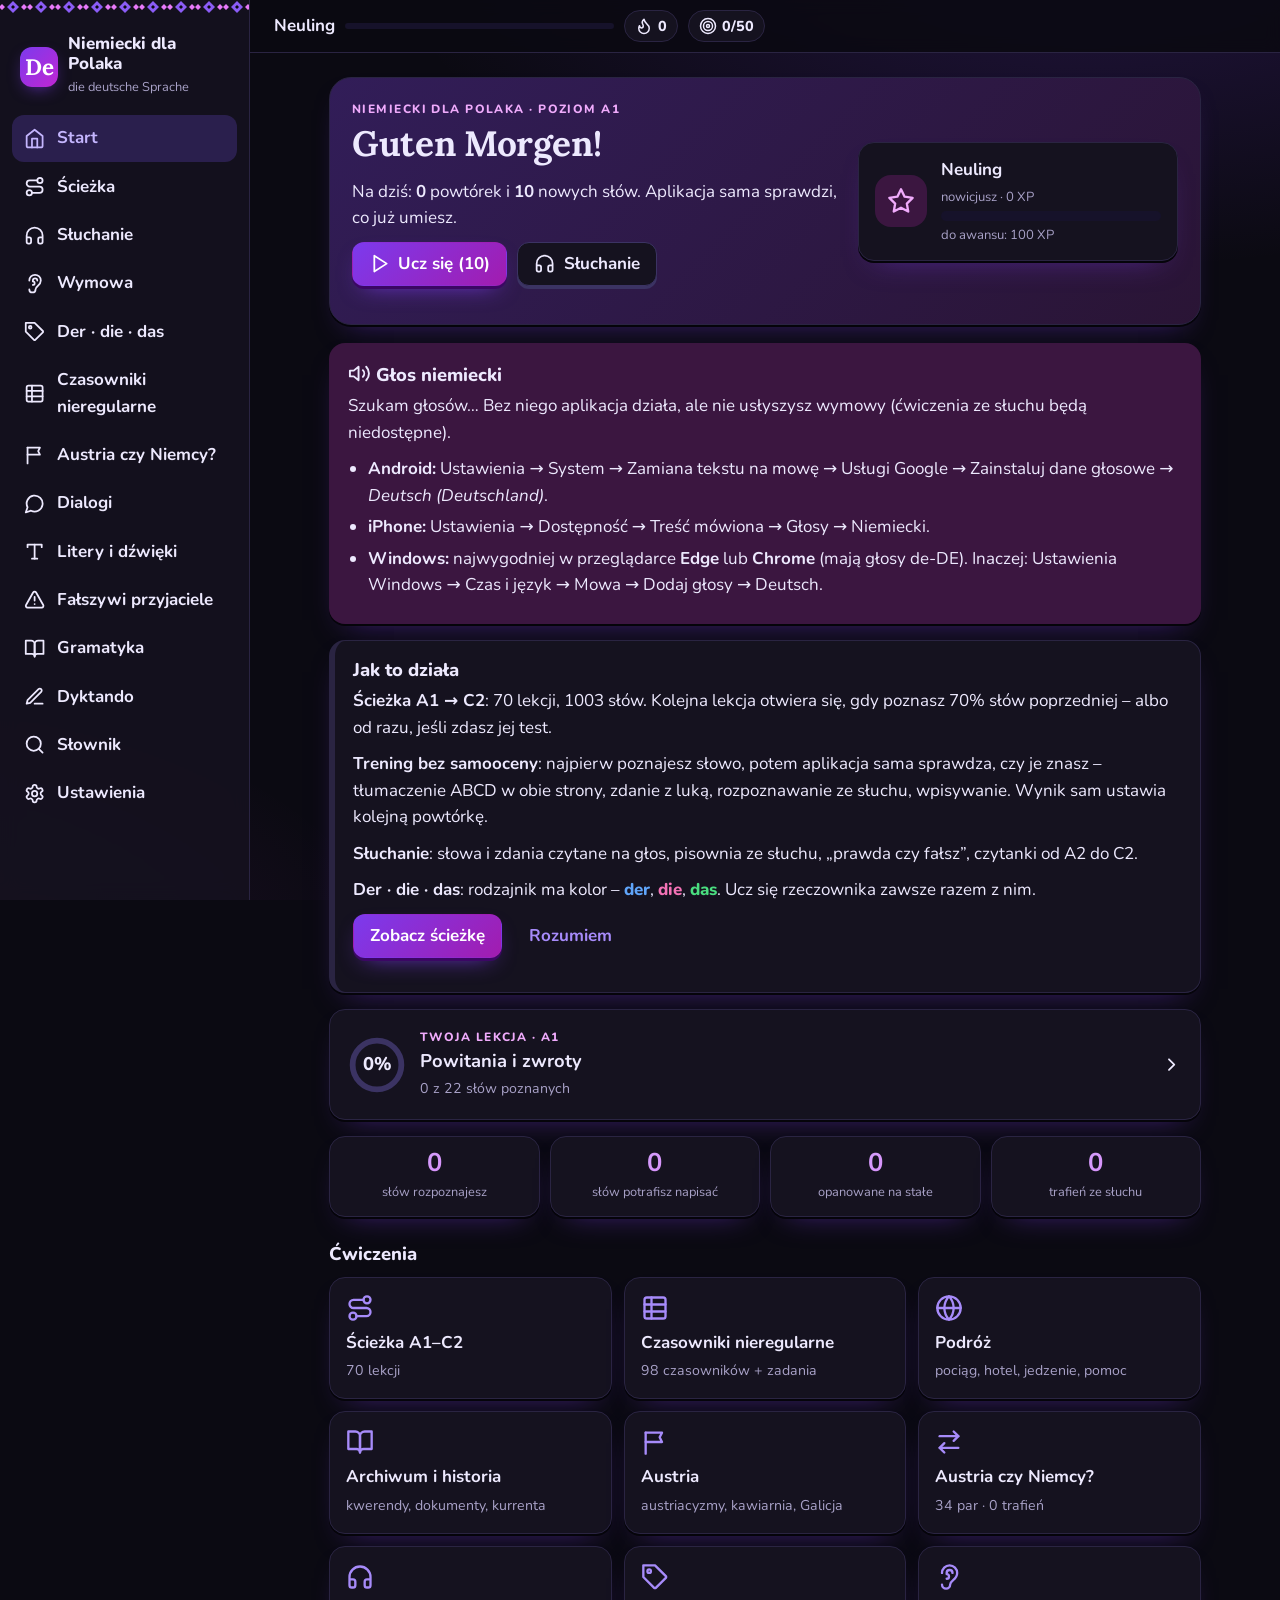
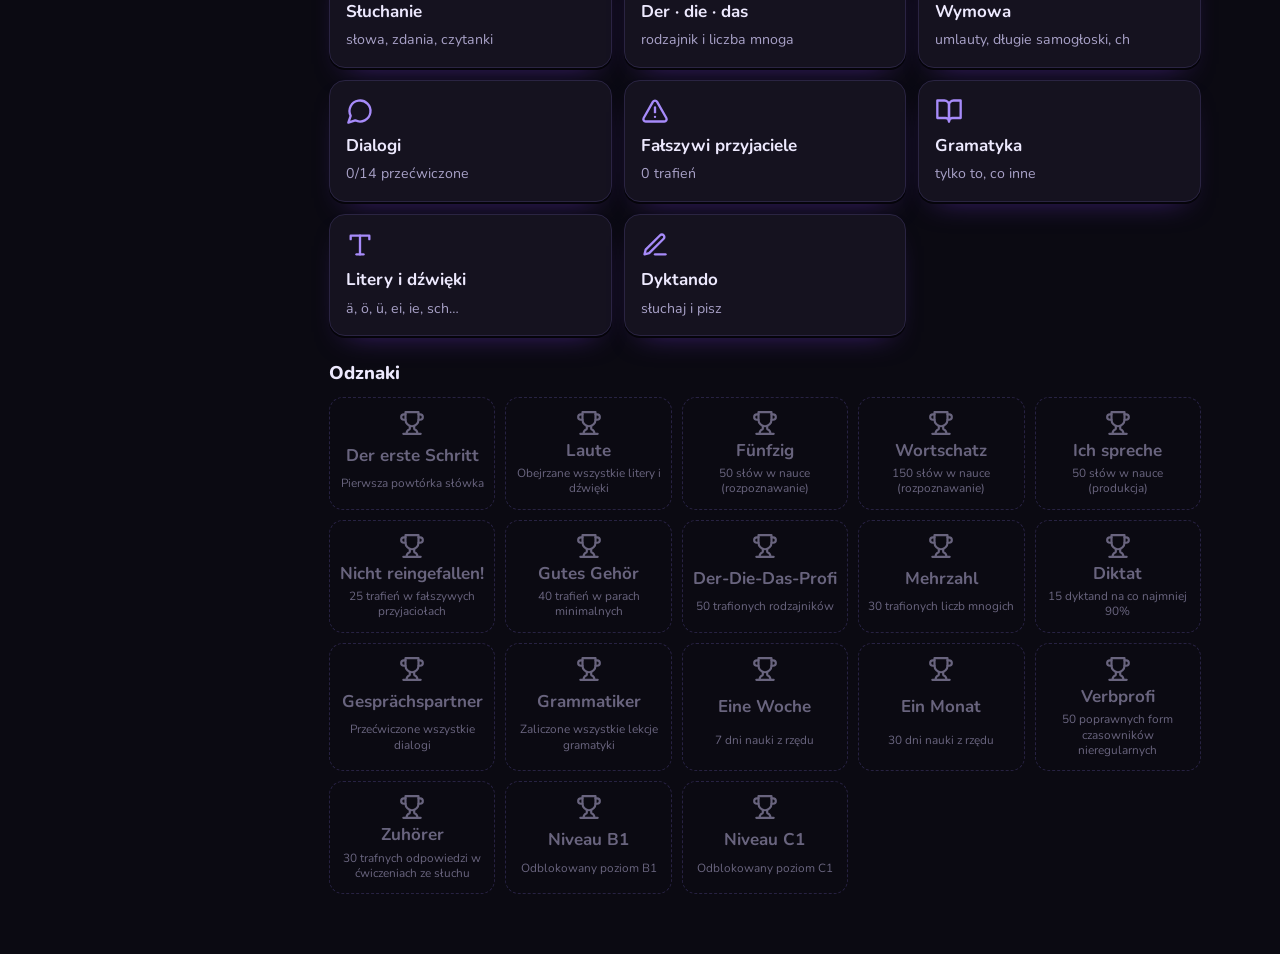
==== commit 7c386926: "Ścieżka Austria: austriacyzmy (82 słowa), quiz Austria czy Niemcy?, dialogi i czytanka Co-Authored-B" ====
--- a/docs/index.html
+++ b/docs/index.html
@@ -468,7 +468,7 @@
 .tbl td .g-der, .tbl td .g-die, .tbl td .g-das { font-size: 1.05rem; }
 
 /* ścieżki tematyczne i czasowniki nieregularne */
-.lv-TR { background: linear-gradient(135deg, #2563eb, #0d9488); } .lv-AR { background: linear-gradient(135deg, #7c4a1e, #b45309); }
+.lv-TR { background: linear-gradient(135deg, #2563eb, #0d9488); } .lv-AR { background: linear-gradient(135deg, #7c4a1e, #b45309); } .lv-AT { background: linear-gradient(180deg, #c8102e 0 33%, #9a0c23 33% 67%, #c8102e 67%); }
 .lvtag { padding: 0 10px; }
 .tipcard { border-left: 5px solid var(--gold-l); }
 .tipcard ul { margin: .3em 0 0; padding-left: 1.2em; } .tipcard li { margin: .35em 0; }
@@ -1876,6 +1876,115 @@
     [1, 'Genau: in den Pausen ja, im Unterricht nur mit Erlaubnis.', 'Właśnie: na przerwach tak, na lekcji tylko za zgodą.']
   ]}
 ];
+
+</script>
+<script>
+/* ============================================================
+   ŚCIEŻKA TEMATYCZNA „AUSTRIA” – austriacyzmy (otwarta od razu)
+   W(…) jak w words.js; w polu „formy” podajemy odpowiednik w Niemczech (DE: …).
+   ============================================================ */
+var UA = window.UA || (window.UA = {});
+(function () {
+  var cur;
+  function L(level, id, name) { cur = id; UA.TOPICS.push({ id: id, name: name, level: level }); }
+  function W(ua, pos, pl, forms, sim, ex, exPl) {
+    UA.WORDS.push({ ua: ua, pos: pos, pl: pl, forms: forms || '', sim: sim, ex: ex || '', exPl: exPl || '', topic: cur, at: true });
+  }
+
+  L('AT', 'at_gruss', 'Powitania i zwroty');
+  W('Servus!', 'ф', 'cześć (na powitanie i pożegnanie)', 'DE: Hallo! / Tschüss!', 'p', '{Servus}, wie geht’s dir?', 'Cześć, jak się masz?');
+  W('Grüß dich!', 'ф', 'cześć (na „ty”)', 'DE: Hallo!', 'o', '{Grüß dich}, Lukas!', 'Cześć, Lukas!');
+  W('Baba!', 'ф', 'pa! (pożegnanie, potocznie)', 'DE: Tschüss!', 'o', 'Also dann, {baba}!', 'No to pa!');
+  W('Habe die Ehre!', 'ф', 'moje uszanowanie (dawne wiedeńskie powitanie)', '', 'o', '{Habe die Ehre}, Herr Hofrat!', 'Moje uszanowanie, panie radco dworu!');
+  W('Passt!', 'ф', 'pasuje, w porządku, OK', 'DE: Okay! / Geht klar!', 'p', '— Um acht beim Café? — {Passt}!', '— O ósmej w kawiarni? — Pasuje!');
+  W('Gemma!', 'ф', 'chodźmy! (= gehen wir)', 'potoczne, Wiedeń', 'o', '{Gemma}, sonst kommen wir zu spät!', 'Chodźmy, bo się spóźnimy!');
+  W('leiwand', 'п', 'super, świetny (Wiedeń, potoczne)', 'DE: toll, super', 'o', 'Das Konzert war echt {leiwand}!', 'Koncert był naprawdę super!');
+  W('Oida!', 'ф', 'stary! (wykrzyknik, slang)', 'od: Alter', 'o', '{Oida}, hast du das gesehen?', 'Stary, widziałeś to?');
+  W('Gusto haben auf', 'ф', 'mieć ochotę na', 'DE: Lust haben auf', 'o', 'Ich hab {Gusto} auf ein Schnitzel.', 'Mam ochotę na sznycel.');
+  W('sich ausgehen', 'д', 'zmieścić się, zdążyć, wystarczyć', 'es geht sich aus – zdążymy / starczy', 'o', 'Der Zug fährt um neun – das {geht sich} noch {aus}.', 'Pociąg jest o dziewiątej – jeszcze zdążymy.');
+  W('Bitte schön?', 'ф', 'słucham? czym mogę służyć? (w sklepie, kawiarni)', '', 'o', '{Bitte schön?} Was darf’s sein?', 'Słucham? Co podać?');
+  W('Pfiat di!', 'ф', 'z Bogiem, cześć (pożegnanie, Austria/Bawaria)', '= Behüte dich Gott', 'o', '{Pfiat di}, und komm gut heim!', 'Cześć, wracaj bezpiecznie do domu!');
+
+  L('AT', 'at_essen', 'Kuchnia austriacka');
+  W('der Erdapfel', 'ч', 'ziemniak', 'lm. die Erdäpfel · DE: die Kartoffel', 'o', 'Zum Schnitzel gibt’s {Erdäpfel}salat.', 'Do sznycla jest sałatka ziemniaczana.');
+  W('der Paradeiser', 'ч', 'pomidor', 'lm. die Paradeiser · DE: die Tomate', 'o', 'Ein Kilo {Paradeiser}, bitte.', 'Kilogram pomidorów, proszę.');
+  W('die Marille', 'ж', 'morela', 'lm. die Marillen · DE: die Aprikose', 'o', 'Die Wachauer {Marillen} sind berühmt.', 'Morele z Wachau są sławne.');
+  W('der Karfiol', 'ч', 'kalafior', 'bez lm. · DE: der Blumenkohl', 'p', 'Heute gibt es {Karfiol} mit Butterbröseln.', 'Dziś jest kalafior z bułką tartą na maśle.');
+  W('die Fisole', 'ж', 'fasolka szparagowa', 'lm. die Fisolen · DE: die grüne Bohne', 'p', 'Als Beilage nehme ich {Fisolen}.', 'Jako dodatek wezmę fasolkę szparagową.');
+  W('der Topfen', 'ч', 'twaróg', 'bez lm. · DE: der Quark', 'o', 'Der Strudel ist mit {Topfen} gefüllt.', 'Strudel jest nadziewany twarogiem.');
+  W('das Schlagobers', 'с', 'bita śmietana', 'bez lm. · DE: die Schlagsahne', 'o', 'Eine Melange mit {Schlagobers}, bitte.', 'Melange z bitą śmietaną, proszę.');
+  W('der Kren', 'ч', 'chrzan', 'bez lm. · DE: der Meerrettich', 'p', 'Zum Tafelspitz gehört {Kren}.', 'Do tafelspitza podaje się chrzan.');
+  W('das Faschierte', 'с', 'mięso mielone', 'bez lm. · DE: das Hackfleisch', 'p', 'Für die Laibchen brauchen wir {Faschiertes}.', 'Na kotlety potrzebujemy mięsa mielonego.');
+  W('die Semmel', 'ж', 'bułka', 'lm. die Semmeln · DE: das Brötchen', 'p', 'Zwei {Semmeln} und ein Kipferl, bitte.', 'Dwie bułki i rogalik, proszę.');
+  W('die Palatschinke', 'ж', 'naleśnik', 'lm. die Palatschinken · DE: der Pfannkuchen', 'p', 'Zum Nachtisch gibt es {Palatschinken} mit Marmelade.', 'Na deser są naleśniki z dżemem.');
+  W('die Ribisel', 'ж', 'porzeczka', 'lm. die Ribiseln · DE: die Johannisbeere', 'o', 'Oma macht Marmelade aus {Ribiseln}.', 'Babcia robi dżem z porzeczek.');
+  W('der Powidl', 'ч', 'powidła śliwkowe', 'bez lm. · DE: das Pflaumenmus', 't', 'Die Buchteln sind mit {Powidl} gefüllt.', 'Buchteln są nadziewane powidłami.');
+  W('die Zwetschke', 'ж', 'śliwka', 'lm. die Zwetschken · DE: die Zwetschge / Pflaume', 'p', 'Im Herbst backen wir {Zwetschken}knödel.', 'Jesienią robimy knedle ze śliwkami.');
+  W('die Jause', 'ж', 'przekąska, podwieczorek', 'lm. die Jausen · DE: die Brotzeit, der Imbiss', 'o', 'Um zehn machen wir eine kleine {Jause}.', 'O dziesiątej robimy sobie małą przekąskę.');
+  W('die Mehlspeise', 'ж', 'ciasto, deser (słodkie wypieki)', 'lm. die Mehlspeisen · DE: die Süßspeise, der Kuchen', 'o', 'Die Wiener {Mehlspeisen} sind legendär.', 'Wiedeńskie słodkie wypieki są legendarne.');
+
+  L('AT', 'at_kaffee', 'Wiedeńska kawiarnia');
+  W('das Kaffeehaus', 'с', 'kawiarnia (wiedeńska)', 'lm. die Kaffeehäuser', 'p', 'Im {Kaffeehaus} kann man stundenlang Zeitung lesen.', 'W kawiarni można godzinami czytać gazety.');
+  W('die Melange', 'ж', 'melange – kawa z mlekiem i pianką', 'lm. die Melangen', 'p', 'Eine {Melange}, bitte!', 'Poproszę melange!');
+  W('der Verlängerte', 'ч', 'espresso dopełnione gorącą wodą', 'lm. die Verlängerten', 'o', 'Für mich einen {Verlängerten} mit Milch.', 'Dla mnie „przedłużoną” z mlekiem.');
+  W('der kleine Braune', 'ф', 'małe espresso ze śmietanką', 'großer Brauner – podwójne', 'o', 'Herr Ober, einen {kleinen Braunen}, bitte.', 'Panie kelnerze, poproszę małą kawę ze śmietanką.');
+  W('der Einspänner', 'ч', 'mocna kawa z bitą śmietaną w szklance', 'lm. die Einspänner', 'o', 'Probier mal einen {Einspänner}!', 'Spróbuj einspännera!');
+  W('das Häferl', 'с', 'kubek', 'lm. die Häferl · DE: der Becher', 'o', 'Ich trinke den Tee lieber aus dem {Häferl}.', 'Herbatę wolę pić z kubka.');
+  W('das Obers', 'с', 'śmietanka', 'bez lm. · DE: die Sahne', 'o', 'Kaffee mit {Obers}, bitte.', 'Kawę ze śmietanką, proszę.');
+  W('Herr Ober!', 'ф', 'panie kelnerze! (tradycyjnie w kawiarni)', '', 'o', '{Herr Ober}, zahlen bitte!', 'Panie kelnerze, płacę!');
+  W('der Schanigarten', 'ч', 'ogródek kawiarniany na chodniku', 'lm. die Schanigärten', 'o', 'Im Sommer sitzen wir im {Schanigarten}.', 'Latem siedzimy w ogródku kawiarnianym.');
+  W('der Heurige', 'ч', 'winiarnia z młodym winem; młode wino', 'lm. die Heurigen', 'o', 'Am Wochenende fahren wir zum {Heurigen} nach Grinzing.', 'W weekend jedziemy do winiarni w Grinzing.');
+  W('das Beisl', 'с', 'knajpka, gospoda (Wiedeń)', 'lm. die Beisln · DE: die Kneipe', 'o', 'Das Schnitzel im {Beisl} ums Eck ist super.', 'Sznycel w knajpce za rogiem jest super.');
+  W('die Sachertorte', 'ж', 'tort Sachera', 'lm. die Sachertorten', 't', 'Ein Stück {Sachertorte} mit Schlagobers, bitte.', 'Kawałek tortu Sachera z bitą śmietaną, proszę.');
+
+  L('AT', 'at_alltag', 'Codzienność');
+  W('der Jänner', 'ч', 'styczeń', 'DE: der Januar · też: der Feber (luty)', 'o', 'Im {Jänner} fahren wir Ski.', 'W styczniu jeździmy na nartach.');
+  W('heuer', 'пр', 'w tym roku', 'DE: dieses Jahr', 'o', '{Heuer} war der Sommer sehr heiß.', 'W tym roku lato było bardzo gorące.');
+  W('der Sessel', 'ч', 'krzesło (w Niemczech: fotel!)', 'lm. die Sessel · DE: der Stuhl', 'f', 'Nimm dir einen {Sessel} und setz dich.', 'Weź krzesło i usiądź.');
+  W('der Kasten', 'ч', 'szafa', 'lm. die Kästen · DE: der Schrank', 'o', 'Die Mäntel hängen im {Kasten}.', 'Płaszcze wiszą w szafie.');
+  W('der Polster', 'ч', 'poduszka (r. męski!)', 'lm. die Polster · DE: das Kissen', 'p', 'Der {Polster} ist zu hart.', 'Poduszka jest za twarda.');
+  W('die Stiege', 'ж', 'schody; klatka schodowa', 'lm. die Stiegen · DE: die Treppe', 'o', 'Er wohnt auf {Stiege} 3, Tür 12.', 'Mieszka na klatce 3, drzwi 12.');
+  W('das Sackerl', 'с', 'torebka, reklamówka', 'lm. die Sackerl · DE: die Tüte', 'o', 'Brauchen Sie ein {Sackerl}?', 'Potrzebuje pan torebki?');
+  W('die Trafik', 'ж', 'kiosk (tytoń, gazety, bilety)', 'lm. die Trafiken · DE: der Kiosk', 'p', 'Die Fahrscheine bekommst du in der {Trafik}.', 'Bilety dostaniesz w kiosku.');
+  W('das Spital', 'с', 'szpital', 'lm. die Spitäler · DE: das Krankenhaus', 't', 'Sie liegt seit Montag im {Spital}.', 'Leży w szpitalu od poniedziałku.');
+  W('der Bub', 'ч', 'chłopiec', 'lm. die Buben · DE: der Junge', 'o', 'Der {Bub} geht schon in die Volksschule.', 'Chłopiec chodzi już do szkoły podstawowej.');
+  W('das Zuckerl', 'с', 'cukierek', 'lm. die Zuckerl · DE: das Bonbon', 'p', 'Die Kinder bekommen ein {Zuckerl}.', 'Dzieci dostają cukierka.');
+  W('das Pickerl', 'с', 'naklejka; winieta (na autostradę)', 'lm. die Pickerl · DE: der Aufkleber, die Vignette', 'o', 'Ohne {Pickerl} darfst du nicht auf die Autobahn.', 'Bez winiety nie wolno wjechać na autostradę.');
+  W('die Kassa', 'ж', 'kasa', 'lm. die Kassen · DE: die Kasse', 't', 'Bitte zahlen Sie an der {Kassa}.', 'Proszę zapłacić przy kasie.');
+  W('angreifen', 'д', 'dotykać (w Niemczech: atakować!)', 'greift an · griff an · hat angegriffen · DE: anfassen', 'f', 'Bitte nichts {angreifen}!', 'Proszę niczego nie dotykać!');
+  W('sich verkühlen', 'д', 'przeziębić się', 'DE: sich erkälten', 'o', 'Zieh dich warm an, sonst {verkühlst} du dich.', 'Ubierz się ciepło, bo się przeziębisz.');
+  W('der Rauchfangkehrer', 'ч', 'kominiarz', 'lm. die Rauchfangkehrer · DE: der Schornsteinfeger', 'o', 'Zu Silvester bringt der {Rauchfangkehrer} Glück.', 'W sylwestra kominiarz przynosi szczęście.');
+
+  L('AT', 'at_amt', 'Szkoła, urzędy, polityka');
+  W('die Matura', 'ж', 'matura', 'DE: das Abitur · maturieren – zdawać maturę', 't', 'Nach der {Matura} will sie in Wien studieren.', 'Po maturze chce studiować w Wiedniu.');
+  W('die Volksschule', 'ж', 'szkoła podstawowa (klasy 1–4)', 'lm. die Volksschulen · DE: die Grundschule', 'o', 'Mein Sohn geht in die {Volksschule}.', 'Mój syn chodzi do szkoły podstawowej.');
+  W('die Schularbeit', 'ж', 'praca klasowa', 'lm. die Schularbeiten · DE: die Klassenarbeit', 'o', 'Morgen haben wir eine {Schularbeit} in Mathe.', 'Jutro mamy klasówkę z matematyki.');
+  W('der Akt', 'ч', 'teczka akt, akta (w Niemczech: die Akte)', 'lm. die Akten · DE: die Akte', 'o', 'Der {Akt} liegt beim Magistrat.', 'Akta leżą w magistracie.');
+  W('der Magistrat', 'ч', 'magistrat, urząd miasta', 'lm. die Magistrate · DE: die Stadtverwaltung', 'p', 'Den Pass beantragen Sie beim {Magistrat}.', 'O paszport występuje się w magistracie.');
+  W('der Meldezettel', 'ч', 'formularz zameldowania', 'lm. die Meldezettel · DE: die Meldebescheinigung', 'o', 'Ohne {Meldezettel} bekommst du kein Konto.', 'Bez meldunku nie dostaniesz konta.');
+  W('die Bezirkshauptmannschaft', 'ж', 'starostwo powiatowe', 'lm. die Bezirkshauptmannschaften · skrót: BH', 'o', 'Den Führerschein gibt es bei der {Bezirkshauptmannschaft}.', 'Prawo jazdy wydaje starostwo powiatowe.');
+  W('das Bundesland', 'с', 'kraj związkowy', 'lm. die Bundesländer · Austria ma 9 krajów', 'o', 'Österreich hat neun {Bundesländer}.', 'Austria ma dziewięć krajów związkowych.');
+  W('der Landeshauptmann', 'ч', 'premier kraju związkowego', 'lm. die Landeshauptleute', 'o', 'Der {Landeshauptmann} von Tirol hielt eine Rede.', 'Premier Tyrolu wygłosił przemówienie.');
+  W('der Nationalrat', 'ч', 'Rada Narodowa (izba niższa parlamentu)', 'DE: der Bundestag', 'p', 'Der {Nationalrat} hat das Gesetz beschlossen.', 'Rada Narodowa uchwaliła ustawę.');
+  W('der Erlagschein', 'ч', 'blankiet wpłaty, przekaz', 'lm. die Erlagscheine · DE: der Überweisungsträger', 'o', 'Die Rechnung kam mit einem {Erlagschein}.', 'Rachunek przyszedł z blankietem wpłaty.');
+  W('der Hofrat', 'ч', 'radca dworu (tytuł urzędniczy)', 'lm. die Hofräte', 'o', 'In Wien wird man gern mit „Herr {Hofrat}” angesprochen.', 'W Wiedniu chętnie zwraca się do kogoś „panie radco”.');
+
+  L('AT', 'at_geschichte', 'Habsburgowie i Galicja');
+  W('die Habsburgermonarchie', 'ж', 'monarchia habsburska', '', 'p', 'Galizien gehörte zur {Habsburgermonarchie}.', 'Galicja należała do monarchii habsburskiej.');
+  W('k. u. k.', 'з', 'cesarsko-królewski (kaiserlich und königlich)', 'k. k. – cesarsko-królewski (austriacki)', 'o', 'Er diente in der {k. u. k.} Armee.', 'Służył w armii cesarsko-królewskiej.');
+  W('der Ausgleich', 'ч', 'ugoda austro-węgierska (1867)', '', 'o', 'Nach dem {Ausgleich} von 1867 entstand Österreich-Ungarn.', 'Po ugodzie z 1867 r. powstały Austro-Węgry.');
+  W('Galizien', 'ф', 'Galicja', 'Königreich Galizien und Lodomerien', 'p', '{Galizien} war das größte Kronland Österreichs.', 'Galicja była największym krajem koronnym Austrii.');
+  W('Lemberg', 'ф', 'Lwów (nazwa niemiecka)', 'Krakau – Kraków', 'o', 'Die Statthalterei hatte ihren Sitz in {Lemberg}.', 'Namiestnictwo miało siedzibę we Lwowie.');
+  W('das Kronland', 'с', 'kraj koronny', 'lm. die Kronländer', 'o', 'Jedes {Kronland} hatte einen eigenen Landtag.', 'Każdy kraj koronny miał własny sejm krajowy.');
+  W('die Statthalterei', 'ж', 'namiestnictwo (urząd namiestnika)', 'der Statthalter – namiestnik', 'o', 'Die Akten der {Statthalterei} liegen heute in Lwiw.', 'Akta namiestnictwa leżą dziś we Lwowie.');
+  W('der Reichsrat', 'ч', 'Rada Państwa (parlament austriacki)', '', 'o', 'Polnische Abgeordnete saßen im Wiener {Reichsrat}.', 'Polscy posłowie zasiadali w wiedeńskiej Radzie Państwa.');
+  W('der Landtag', 'ч', 'sejm krajowy', 'galizischer Landtag – Sejm Krajowy w Lwowie', 'o', 'Der galizische {Landtag} tagte in Lemberg.', 'Galicyjski Sejm Krajowy obradował we Lwowie.');
+  W('die Matriken', 'мн', 'księgi metrykalne (austr.)', 'lm. · DE: die Kirchenbücher', 'o', 'Die {Matriken} der Pfarre sind digitalisiert.', 'Księgi metrykalne parafii są zdigitalizowane.');
+  W('der Anschluss Österreichs', 'ф', 'anszlus – przyłączenie Austrii do III Rzeszy (1938)', 'der Anschluss – też: przesiadka, połączenie', 'p', 'Der {Anschluss Österreichs} erfolgte im März 1938.', 'Anszlus Austrii nastąpił w marcu 1938 r.');
+  W('der Staatsvertrag', 'ч', 'traktat państwowy (1955)', '', 'o', 'Mit dem {Staatsvertrag} von 1955 wurde Österreich wieder frei.', 'Traktatem państwowym z 1955 r. Austria odzyskała niepodległość.');
+  W('die immerwährende Neutralität', 'ф', 'wieczysta neutralność (od 1955)', '', 'p', 'Österreich erklärte 1955 seine {immerwährende Neutralität}.', 'Austria ogłosiła w 1955 r. wieczystą neutralność.');
+  W('Kakanien', 'ф', 'Kakania (ironiczna nazwa Austro-Węgier u Musila)', 'od: k. u. k.', 'o', 'Robert Musil nannte die Monarchie ironisch „{Kakanien}”.', 'Robert Musil ironicznie nazywał monarchię „Kakanią”.');
+})();
 
 </script>
 <script>
@@ -2092,6 +2201,64 @@
 </script>
 <script>
 /* ============================================================
+   AUSTRIA – porady, dialogi, czytanka i pary Austria / Niemcy
+   ============================================================ */
+var UA = window.UA || (window.UA = {});
+
+UA.TIPS.at_gruss = ['<b>Grüß Gott</b> to standardowe, uprzejme powitanie w całej Austrii (także w sklepie i urzędzie); <b>Servus</b> – na „ty”, na powitanie i pożegnanie.', '<b>Auf Wiederschauen</b> to austriacka forma „do widzenia” (w Niemczech: Auf Wiedersehen).', 'Austriacy chętnie używają tytułów: <b>Herr Magister</b>, <b>Frau Doktor</b>, <b>Herr Hofrat</b> – warto je zachować w korespondencji.'];
+UA.TIPS.at_essen = ['W menu w Austrii przeczytasz <b>Erdäpfel, Paradeiser, Karfiol, Fisolen</b> – w Niemczech te same rzeczy to Kartoffeln, Tomaten, Blumenkohl, grüne Bohnen.', '23 austriacyzmy kulinarne (m.in. Erdäpfel, Marillen, Topfen, Schlagobers) chroni Protokół nr 10 do traktatu akcesyjnego Austrii z UE (1995).', 'Polskie <b>powidła</b> i <b>palacinki</b> mają wspólne środkowoeuropejskie korzenie z austriackim Powidl i Palatschinken – to kuchnia dawnej monarchii.'];
+UA.TIPS.at_kaffee = ['Wiedeńska kultura kawiarniana jest na krajowej liście niematerialnego dziedzictwa UNESCO w Austrii (od 2011 r.).', 'Do kawy zawsze dostaniesz szklankę wody. Nad jedną melange możesz siedzieć godzinami – nikt nie popędza.', 'Kelnera woła się <b>Herr Ober!</b>; płacąc mówisz <b>Zahlen, bitte!</b>'];
+UA.TIPS.at_alltag = ['Perfekt czasowników <b>sitzen, stehen, liegen</b> tworzy się w Austrii z <b>sein</b>: <i>ich bin gesessen, ich bin gestanden, ich bin gelegen</i> (w Niemczech północnych: habe).', 'Zdrobnienia na <b>-erl</b> (Sackerl, Zuckerl, Pickerl, Häferl) są typowo austriackie; w Niemczech: -chen (Tütchen).', 'Uwaga na pułapki: <b>Sessel</b> to w Austrii krzesło, <b>angreifen</b> – dotknąć, <b>Kasten</b> – szafa.', 'Miesiące: <b>Jänner</b> (styczeń) i <b>Feber</b> (luty) – Jänner obowiązuje w Austrii także w pismach urzędowych.'];
+UA.TIPS.at_amt = ['Austria ma 9 krajów związkowych: Wien, Niederösterreich, Oberösterreich, Salzburg, Tirol, Vorarlberg, Kärnten, Steiermark, Burgenland.', 'Po przeprowadzce trzeba się zameldować w ciągu 3 dni (<b>Meldezettel</b>).', 'Parlament: <b>Nationalrat</b> (izba niższa) i <b>Bundesrat</b> (izba krajów); głowa państwa – <b>Bundespräsident</b>, szef rządu – <b>Bundeskanzler</b>.'];
+UA.TIPS.at_geschichte = ['Akta namiestnictwa galicyjskiego są dziś w Centralnym Państwowym Archiwum Historycznym we Lwowie; akta centralne monarchii – w <b>Österreichisches Staatsarchiv</b> w Wiedniu (Haus-, Hof- und Staatsarchiv, Allgemeines Verwaltungsarchiv, Kriegsarchiv).', 'Skróty: <b>k. k.</b> (kaiserlich-königlich) – instytucje austriackiej połowy monarchii (Przedlitawii); <b>k. u. k.</b> – wspólne dla Austrii i Węgier (armia, dyplomacja).', 'Galicja miała od lat 60. XIX w. szeroką autonomię: polski język urzędowy, Sejm Krajowy we Lwowie, polskie uniwersytety w Krakowie i Lwowie.', 'Księgi metrykalne (Matriken) prowadzili w Austrii duchowni jako urzędnicy stanu cywilnego – w Galicji często po łacinie.'];
+
+UA.DIALOGS.push(
+  { id: 'kaffeehaus', unit: 'at_kaffee', t: 'W wiedeńskiej kawiarni', ua: 'Im Kaffeehaus', roles: ['Ober', 'Gast'], lines: [
+    [0, 'Grüß Gott! Bitte schön?', 'Dzień dobry! Słucham?'],
+    [1, 'Grüß Gott! Eine Melange und ein Glas Wasser, bitte.', 'Dzień dobry! Melange i szklankę wody, proszę.'],
+    [0, 'Gern. Darf es auch eine Mehlspeise sein? Die Sachertorte ist heute ganz frisch.', 'Chętnie. Może też coś słodkiego? Tort Sachera jest dziś świeżutki.'],
+    [1, 'Lieber einen Apfelstrudel mit Schlagobers.', 'Wolę strudel jabłkowy z bitą śmietaną.'],
+    [0, 'Passt. Kommt sofort.', 'Dobrze. Zaraz podam.'],
+    [1, 'Herr Ober, zahlen, bitte!', 'Panie kelnerze, płacę!'],
+    [0, 'Das macht neun Euro achtzig.', 'Razem dziewięć euro osiemdziesiąt.'],
+    [1, 'Zehn, passt so. Auf Wiederschauen!', 'Dziesięć, reszty nie trzeba. Do widzenia!']
+  ]},
+  { id: 'staatsarchiv', unit: 'at_geschichte', t: 'Kwerenda w Wiedniu', ua: 'Im Staatsarchiv', roles: ['Archivar', 'Historikerin'], lines: [
+    [1, 'Grüß Gott! Ich forsche über die galizische Landesverwaltung um 1880.', 'Dzień dobry! Prowadzę badania nad galicyjską administracją krajową około 1880 roku.'],
+    [0, 'Dann sind Sie im Allgemeinen Verwaltungsarchiv richtig. Die Akten der Statthalterei liegen allerdings in Lemberg.', 'W takim razie dobrze pani trafiła do Ogólnego Archiwum Administracyjnego. Akta namiestnictwa są jednak we Lwowie.'],
+    [1, 'Ich suche die Berichte des Statthalters an das Innenministerium.', 'Szukam raportów namiestnika do Ministerstwa Spraw Wewnętrznych.'],
+    [0, 'Die finden Sie im Bestand des k. k. Ministeriums des Innern. Der Akt ist bestellbar.', 'Znajdzie je pani w zespole c.k. Ministerstwa Spraw Wewnętrznych. Akta można zamówić.'],
+    [1, 'Geht sich das heute noch aus?', 'Zdążę to jeszcze dziś?'],
+    [0, 'Leider nicht. Die Akten kommen morgen um neun in den Lesesaal.', 'Niestety nie. Akta będą jutro o dziewiątej w czytelni.']
+  ]}
+);
+
+UA.TEXTS.push(
+  { id: 't_at', level: 'AT', t: 'Dzień w Wiedniu', ua: 'Ein Tag in Wien',
+    text: 'Am Vormittag war ich im Staatsarchiv und habe Berichte aus Galizien gelesen. Zu Mittag bin ich in ein kleines Beisl gegangen: Es gab Schnitzel mit Erdäpfelsalat und zum Nachtisch Marillenknödel. Am Nachmittag bin ich lange im Kaffeehaus gesessen, habe eine Melange getrunken und Zeitung gelesen. Am Abend sind wir mit Freunden zum Heurigen gefahren. Heuer war es im Jänner sehr kalt, aber jetzt ist es warm. Servus, Wien – ich komme wieder!',
+    pl: 'Przed południem byłem w archiwum państwowym i czytałem raporty z Galicji. W południe poszedłem do małej knajpki: był sznycel z sałatką ziemniaczaną, a na deser knedle z morelami. Po południu długo siedziałem w kawiarni, piłem melange i czytałem gazetę. Wieczorem pojechaliśmy z przyjaciółmi do winiarni. W tym roku w styczniu było bardzo zimno, ale teraz jest ciepło. Cześć, Wiedniu – wrócę!',
+    qs: [['Co autor zjadł na deser?', ['tort Sachera', 'knedle z morelami', 'naleśniki', 'strudel'], 1], ['Jak brzmi austriacki Perfekt od „sitzen”?', ['ich habe gesessen', 'ich bin gesessen', 'ich war sitzen', 'ich sitzte'], 1], ['Co znaczy „heuer”?', ['wczoraj', 'w tym roku', 'tutaj', 'wkrótce'], 1]] }
+);
+
+/* Pary [Austria, Niemcy, polski] – quiz „Austria czy Niemcy?” */
+UA.ATDE = [
+  ['der Erdapfel', 'die Kartoffel', 'ziemniak'], ['der Paradeiser', 'die Tomate', 'pomidor'], ['die Marille', 'die Aprikose', 'morela'],
+  ['der Karfiol', 'der Blumenkohl', 'kalafior'], ['die Fisolen', 'die grünen Bohnen', 'fasolka szparagowa'], ['der Topfen', 'der Quark', 'twaróg'],
+  ['das Schlagobers', 'die Schlagsahne', 'bita śmietana'], ['der Kren', 'der Meerrettich', 'chrzan'], ['das Faschierte', 'das Hackfleisch', 'mięso mielone'],
+  ['die Semmel', 'das Brötchen', 'bułka'], ['die Palatschinke', 'der Pfannkuchen', 'naleśnik'], ['die Ribisel', 'die Johannisbeere', 'porzeczka'],
+  ['der Jänner', 'der Januar', 'styczeń'], ['heuer', 'dieses Jahr', 'w tym roku'], ['der Sessel', 'der Stuhl', 'krzesło'],
+  ['der Kasten', 'der Schrank', 'szafa'], ['der Polster', 'das Kissen', 'poduszka'], ['die Stiege', 'die Treppe', 'schody'],
+  ['das Sackerl', 'die Tüte', 'torebka'], ['die Trafik', 'der Kiosk', 'kiosk'], ['das Spital', 'das Krankenhaus', 'szpital'],
+  ['der Bub', 'der Junge', 'chłopiec'], ['das Zuckerl', 'das Bonbon', 'cukierek'], ['die Kassa', 'die Kasse', 'kasa'],
+  ['angreifen', 'anfassen', 'dotykać'], ['sich verkühlen', 'sich erkälten', 'przeziębić się'], ['die Matura', 'das Abitur', 'matura'],
+  ['die Schularbeit', 'die Klassenarbeit', 'praca klasowa'], ['der Rauchfangkehrer', 'der Schornsteinfeger', 'kominiarz'], ['Grüß Gott!', 'Guten Tag!', 'dzień dobry'],
+  ['Servus!', 'Tschüss!', 'cześć / pa'], ['Auf Wiederschauen!', 'Auf Wiedersehen!', 'do widzenia'], ['das Obers', 'die Sahne', 'śmietanka'],
+  ['ich bin gesessen', 'ich habe gesessen', 'siedziałem']
+];
+
+</script>
+<script>
+/* ============================================================
    RDZEŃ: narzędzia tekstowe, stan, motywacja, mowa, klawiatura, SRS
    ============================================================ */
 var UA = window.UA || (window.UA = {});
@@ -2438,6 +2605,7 @@
     stop: '<rect x="6" y="6" width="12" height="12" rx="2"/>',
     play: '<path d="m6 3 14 9-14 9z"/>',
     swap: '<path d="m16 3 4 4-4 4"/><path d="M20 7H4"/><path d="m8 21-4-4 4-4"/><path d="M4 17h16"/>',
+    flag: '<path d="M4 22V4"/><path d="M4 4h14l-2 4 2 4H4"/>',
     check: '<path d="M20 6 9 17l-5-5"/>',
     x: '<path d="M18 6 6 18"/><path d="m6 6 12 12"/>',
     flame: '<path d="M8.5 14.5A2.5 2.5 0 0 0 11 12c0-1.4-.5-2-1-3-1.1-2.1-.2-4 2-6 .5 2.5 2 4.9 4 6.5 2 1.6 3 3.5 3 5.5a7 7 0 1 1-14 0c0-1.2.4-2.3 1-3.4.3 1.5 1.5 2.9 2.5 2.9"/>',
@@ -2478,7 +2646,7 @@
   /* ---------- Nawigacja ---------- */
   var NAV = [
     ['start', 'Start', 'home', 1], ['sciezka', 'Ścieżka', 'route', 1], ['sluchanie', 'Słuchanie', 'headphones', 1], ['wymowa', 'Wymowa', 'ear', 1],
-    ['rodzajniki', 'Der · die · das', 'tag'], ['czasowniki', 'Czasowniki nieregularne', 'table'], ['dialogi', 'Dialogi', 'chat'], ['alfabet', 'Litery i dźwięki', 'abc'], ['przyjaciele', 'Fałszywi przyjaciele', 'alert'], ['gramatyka', 'Gramatyka', 'book'],
+    ['rodzajniki', 'Der · die · das', 'tag'], ['czasowniki', 'Czasowniki nieregularne', 'table'], ['austria', 'Austria czy Niemcy?', 'flag'], ['dialogi', 'Dialogi', 'chat'], ['alfabet', 'Litery i dźwięki', 'abc'], ['przyjaciele', 'Fałszywi przyjaciele', 'alert'], ['gramatyka', 'Gramatyka', 'book'],
     ['dyktando', 'Dyktando', 'pen'], ['slownik', 'Słownik', 'search'], ['ustawienia', 'Ustawienia', 'gear']
   ];
   function renderNav(cur) {
@@ -2526,8 +2694,8 @@
   /* ============================================================
      POZIOMY I ŚCIEŻKA A1 → C2
      ============================================================ */
-  var LEVELS = ['TR', 'AR', 'A1', 'A2', 'B1', 'B2', 'C1', 'C2'];
-  var THEME = { TR: ['Podróż', 'Podróż – praktyczne słownictwo na wyjazd'], AR: ['Archiwum', 'Archiwum i historia – kwerendy, dokumenty, źródła'] };
+  var LEVELS = ['TR', 'AR', 'AT', 'A1', 'A2', 'B1', 'B2', 'C1', 'C2'];
+  var THEME = { TR: ['Podróż', 'Podróż – praktyczne słownictwo na wyjazd'], AR: ['Archiwum', 'Archiwum i historia – kwerendy, dokumenty, źródła'], AT: ['Austria', 'Austria – austriacyzmy, kawiarnia, urzędy, Galicja'] };
   function lvLabel(lv) { return THEME[lv] ? THEME[lv][0] : lv; }
   var LEVEL_NAME = { A1: 'początkujący', A2: 'podstawowy', B1: 'średni', B2: 'średnio zaawansowany', C1: 'zaawansowany', C2: 'biegły' };
   S.unlocked = S.unlocked || {};
@@ -2575,7 +2743,7 @@
     h += '<a class="card nextunit" href="#/etap/' + cu.id + '">' + ring(unitProg(cu), Math.round(unitProg(cu) * 100) + '%') + '<div><p class="kicker">Twoja lekcja · ' + cu.level + '</p><b>' + esc(cu.name) + '</b><small>' + unitWords(cu.id).filter(seen).length + ' z ' + unitWords(cu.id).length + ' słów poznanych</small></div>' + ic('next') + '</a>';
     h += '<section class="kpis"><div class="kpi"><b>' + r.learning + '</b><small>słów rozpoznajesz</small></div><div class="kpi"><b>' + p.learning + '</b><small>słów potrafisz napisać</small></div><div class="kpi"><b>' + r.known + '</b><small>opanowane na stałe</small></div><div class="kpi"><b>' + S.stats.listen + '</b><small>trafień ze słuchu</small></div></section>';
     h += '<h2 class="sec">Ćwiczenia</h2><section class="tiles">' + [
-      ['sciezka', 'route', 'Ścieżka A1–C2', UA.TOPICS.length + ' lekcji'], ['czasowniki', 'table', 'Czasowniki nieregularne', UA.VERBS.length + ' czasowników + zadania'], ['etap/tr_bahn', 'globe', 'Podróż', 'pociąg, hotel, jedzenie, pomoc'], ['etap/ar_archiv', 'book', 'Archiwum i historia', 'kwerendy, dokumenty, kurrenta'], ['sluchanie', 'headphones', 'Słuchanie', 'słowa, zdania, czytanki'],
+      ['sciezka', 'route', 'Ścieżka A1–C2', UA.TOPICS.length + ' lekcji'], ['czasowniki', 'table', 'Czasowniki nieregularne', UA.VERBS.length + ' czasowników + zadania'], ['etap/tr_bahn', 'globe', 'Podróż', 'pociąg, hotel, jedzenie, pomoc'], ['etap/ar_archiv', 'book', 'Archiwum i historia', 'kwerendy, dokumenty, kurrenta'], ['etap/at_gruss', 'flag', 'Austria', 'austriacyzmy, kawiarnia, Galicja'], ['austria', 'swap', 'Austria czy Niemcy?', UA.ATDE.length + ' par · ' + (S.stats.atde || 0) + ' trafień'], ['sluchanie', 'headphones', 'Słuchanie', 'słowa, zdania, czytanki'],
       ['rodzajniki', 'tag', 'Der · die · das', 'rodzajnik i liczba mnoga'], ['wymowa', 'ear', 'Wymowa', 'umlauty, długie samogłoski, ch'], ['dialogi', 'chat', 'Dialogi', Object.keys(S.dialogs).length + '/' + UA.DIALOGS.length + ' przećwiczone'],
       ['przyjaciele', 'alert', 'Fałszywi przyjaciele', S.stats.ff + ' trafień'], ['gramatyka', 'book', 'Gramatyka', 'tylko to, co inne'],
       ['alfabet', 'abc', 'Litery i dźwięki', 'ä, ö, ü, ei, ie, sch…'], ['dyktando', 'pen', 'Dyktando', 'słuchaj i pisz']
@@ -2600,7 +2768,7 @@
   V.nauka = function () { location.replace('#/trening/all'); };
   V.sciezka = function () {
     var cu = currentUnit();
-    var h = head('Ścieżka', 'Ścieżki tematyczne „Podróż” oraz „Archiwum i historia” są otwarte od razu. W ścieżce A1 → C2 lekcje otwierają się po kolei: następna – gdy poznasz 70% słów poprzedniej (albo po zdanym teście lekcji).');
+    var h = head('Ścieżka', 'Ścieżki tematyczne „Podróż”, „Archiwum i historia” oraz „Austria” są otwarte od razu. W ścieżce A1 → C2 lekcje otwierają się po kolei: następna – gdy poznasz 70% słów poprzedniej (albo po zdanym teście lekcji).');
     h += '<div class="row"><a class="btn primary" href="#/trening/all">' + ic('play') + 'Codzienny trening</a><a class="btn" href="#/test">' + ic('check') + 'Test wejściowy (słowa przezroczyste)</a></div>';
     LEVELS.forEach(function (lv) {
       var units = UA.TOPICS.filter(function (t) { return t.level === lv; }), ws = levelWords(lv), kn = ws.filter(seen).length, text = (UA.TEXTS || []).filter(function (t) { return t.level === lv; })[0];
@@ -2983,7 +3151,7 @@
      SŁOWNIK
      ============================================================ */
   V.slownik = function (topic) {
-    var h = head('Słownik', UA.WORDS.length + ' słów: A1–C2, podróż, archiwum i historia. Szukaj po niemiecku (umlauty można pisać jako ae, oe, ue) lub po polsku.');
+    var h = head('Słownik', UA.WORDS.length + ' słów: A1–C2, podróż, archiwum i historia, austriacyzmy. Szukaj po niemiecku (umlauty można pisać jako ae, oe, ue) lub po polsku.');
     h += '<div class="filters"><input id="q" type="search" placeholder="Szukaj…" aria-label="Szukaj"><select id="ft" aria-label="Temat"><option value="">Wszystkie tematy</option>' + UA.TOPICS.map(function (t) { return '<option value="' + t.id + '"' + (t.id === topic ? ' selected' : '') + '>' + lvLabel(t.level) + ' · ' + esc(t.name) + '</option>'; }).join('') + '</select>' +
       '<select id="fs" aria-label="Podobieństwo"><option value="">Każde podobieństwo</option>' + Object.keys(SIM).map(function (k) { return '<option value="' + k + '">' + SIM[k][0] + '</option>'; }).join('') + '</select></div><div id="list" class="wlist"></div>';
     main.innerHTML = h;
@@ -3271,6 +3439,20 @@
   /* ============================================================
      DIALOGI
      ============================================================ */
+  /* ---------- Austria czy Niemcy? ---------- */
+  V.austria = function () {
+    var dirs = ['de', 'at', 'pl'];
+    var items = U.shuffle(UA.ATDE.slice()).slice(0, 10).map(function (p, i) {
+      var d = dirs[i % 3], pool = U.shuffle(UA.ATDE.filter(function (x) { return x !== p; })).slice(0, 3), opts, a, prompt, title;
+      if (d === 'de') { title = 'Jak to powiedzą w Austrii?'; prompt = '<div class="big" lang="de">' + esc(p[1]) + '</div><div class="meta">Niemcy · ' + esc(p[2]) + '</div>'; opts = [p[0]].concat(pool.map(function (x) { return x[0]; })); }
+      else if (d === 'at') { title = 'Jak to powiedzą w Niemczech?'; prompt = '<div class="big" lang="de-AT">' + esc(p[0]) + '</div><div class="meta">Austria · ' + esc(p[2]) + '</div>'; opts = [p[1]].concat(pool.map(function (x) { return x[1]; })); }
+      else { title = 'Które słowo jest austriackie?'; prompt = '<div class="big pl">' + esc(p[2]) + '</div><div class="meta">wybierz formę z Austrii</div>'; opts = [p[0], p[1]]; }
+      var good = opts[0]; opts = U.shuffle(opts); a = opts.indexOf(good);
+      return { title: title, prompt: prompt, opts: opts.map(function (o) { return '<span lang="de">' + esc(o) + '</span>'; }), a: a, sayAfter: p[0], reveal: '<div class="fb ok"><p><b lang="de">' + esc(p[0]) + '</b> (AT) = <b lang="de">' + esc(p[1]) + '</b> (DE) – ' + esc(p[2]) + '</p></div>' };
+    });
+    runMC({ title: 'Austria czy Niemcy?', sub: 'Austriacyzmy i ich odpowiedniki w Niemczech.', back: '#/start', items: items, counter: 'atde', again: function () { V.austria(); }, onEnd: function () { return '<p><a class="btn" href="#/etap/at_gruss">Ścieżka „Austria”</a></p>'; } });
+  };
+
   V.dialogi = function () {
     var h = head('Dialogi', 'Krótkie scenki z życia: odsłuch, tekst do odkrycia, odgrywanie ról, shadowing z nagrywaniem i dyktando.');
     h += '<section class="dlist">' + UA.DIALOGS.map(function (d) {
@@ -3509,7 +3691,7 @@
     h += '<section class="card"><h2>' + ic('vol') + ' Głos</h2><p>' + (vs.ok ? 'Używany głos: <b>' + esc(vs.name) + '</b>' : esc(vs.msg)) + '</p><button class="btn" data-say="Hallo! Das ist die deutsche Sprache.">' + ic('play') + ' Test głosu</button></section>';
     if (!vs.ok) h += voiceHelp(vs);
     h += '<section class="card"><h2>Postęp</h2><p class="muted">Postęp jest zapisany tylko w tej przeglądarce. Zrób kopię, żeby przenieść go na inne urządzenie.</p><div class="row"><button class="btn" id="exp">Eksportuj (plik)</button><label class="btn">Importuj<input type="file" id="imp" accept=".json,application/json" hidden></label><button class="btn danger" id="rst">Wyzeruj wszystko</button></div></section>';
-    h += '<section class="card note"><h2>O treściach</h2><p>Słownictwo: ' + UA.WORDS.length + ' słów w ' + UA.TOPICS.length + ' lekcjach (A1–C2 + „Podróż” i „Archiwum i historia”), ' + UA.VERBS.length + ' czasowników nieregularnych, ' + (UA.TEXTS || []).length + ' czytanek, ' + UA.FRIENDS.length + ' fałszywych przyjaciół, ' + UA.DIALOGS.length + ' dialogów, ' + UA.GRAMMAR.length + ' lekcji gramatyki. Niemiecki standardowy (Niemcy), nowa pisownia.</p><p><b>Ważne:</b> treść przygotowano bez udziału native speakera. Przykłady i dialogi warto skonsultować z germanistą – tego nie zastąpi ani model językowy, ani synteza mowy.</p></section>';
+    h += '<section class="card note"><h2>O treściach</h2><p>Słownictwo: ' + UA.WORDS.length + ' słów w ' + UA.TOPICS.length + ' lekcjach (A1–C2 + „Podróż”, „Archiwum i historia” i „Austria”), ' + UA.VERBS.length + ' czasowników nieregularnych, ' + (UA.TEXTS || []).length + ' czytanek, ' + UA.FRIENDS.length + ' fałszywych przyjaciół, ' + UA.DIALOGS.length + ' dialogów, ' + UA.GRAMMAR.length + ' lekcji gramatyki. Niemiecki standardowy (Niemcy), nowa pisownia; w ścieżce „Austria” – austriacka odmiana niemieckiego z odpowiednikami z Niemiec.</p><p><b>Ważne:</b> treść przygotowano bez udziału native speakera. Przykłady i dialogi warto skonsultować z germanistą – tego nie zastąpi ani model językowy, ani synteza mowy.</p></section>';
     main.innerHTML = h;
     function upd(k, v) { s[k] = v; G.save(); }
     $('#npd').onchange = function () { upd('newPerDay', Math.max(0, Math.min(50, +this.value || 0))); };
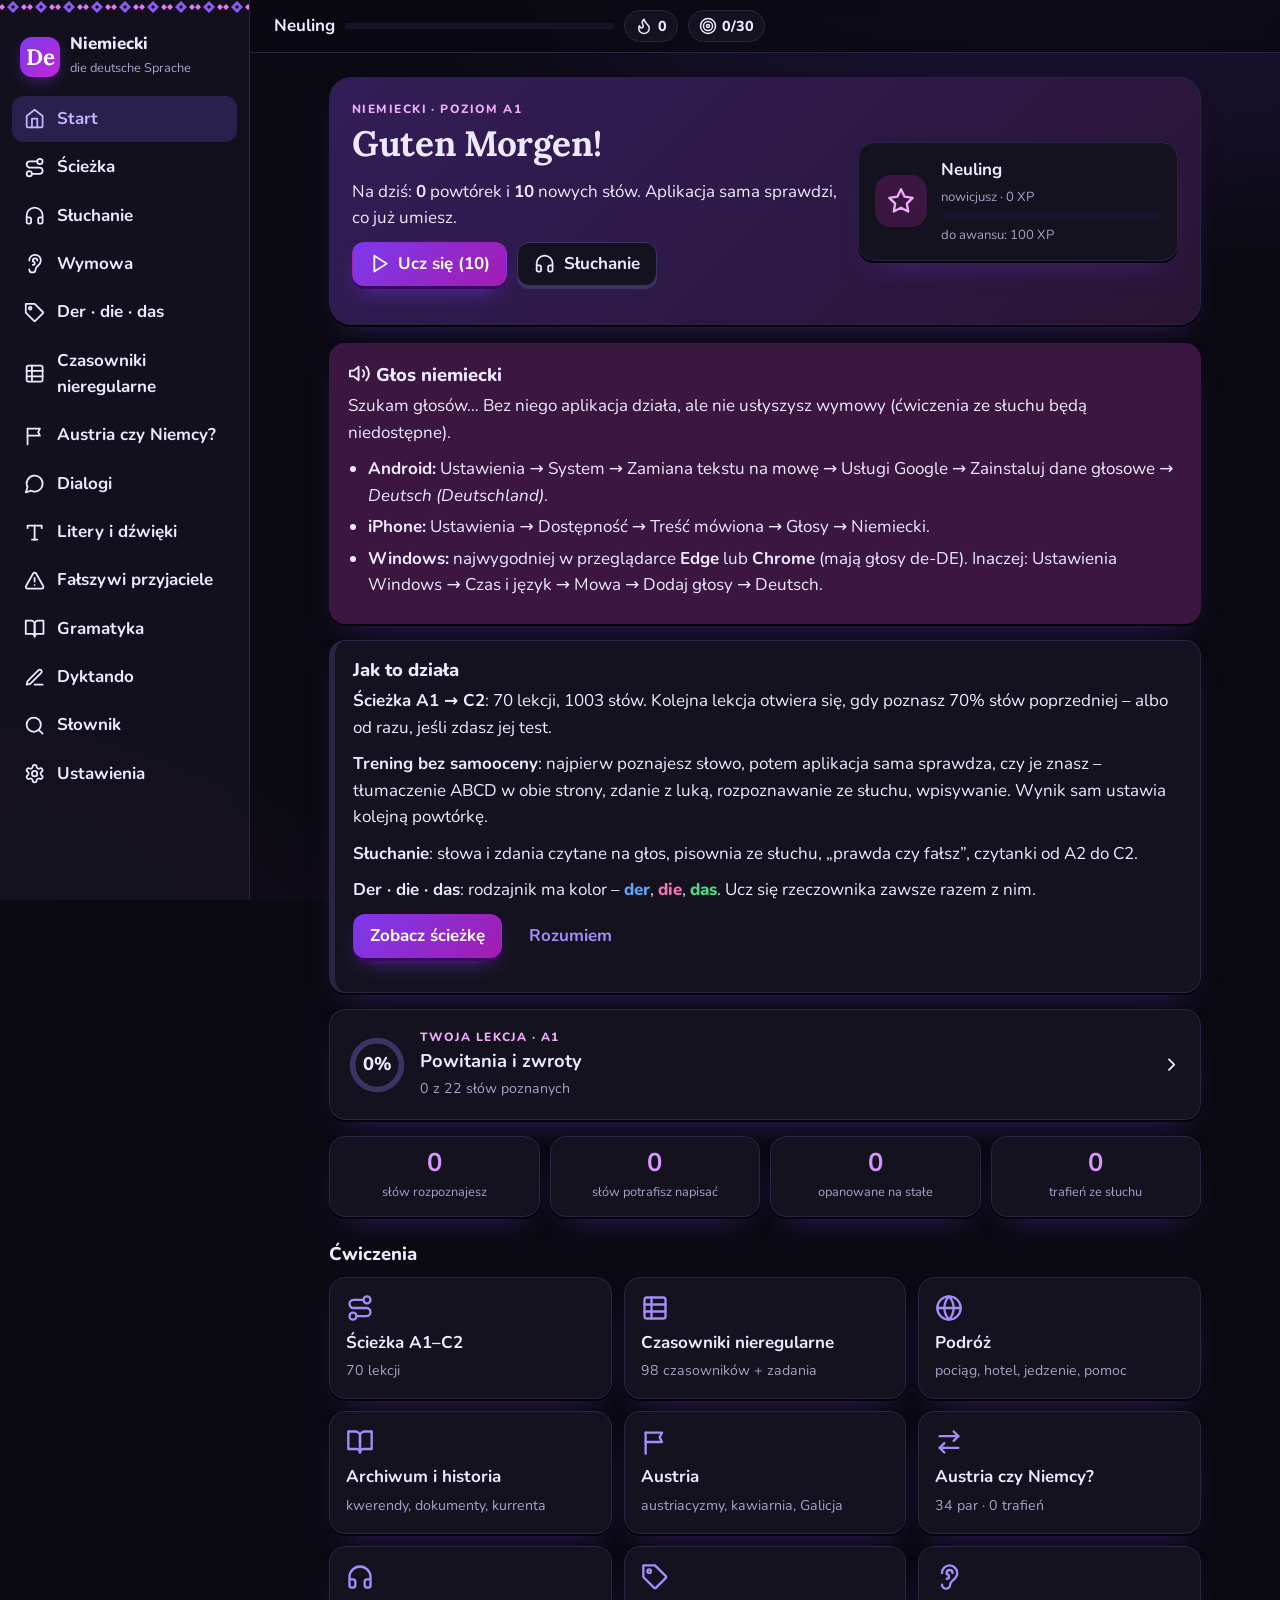
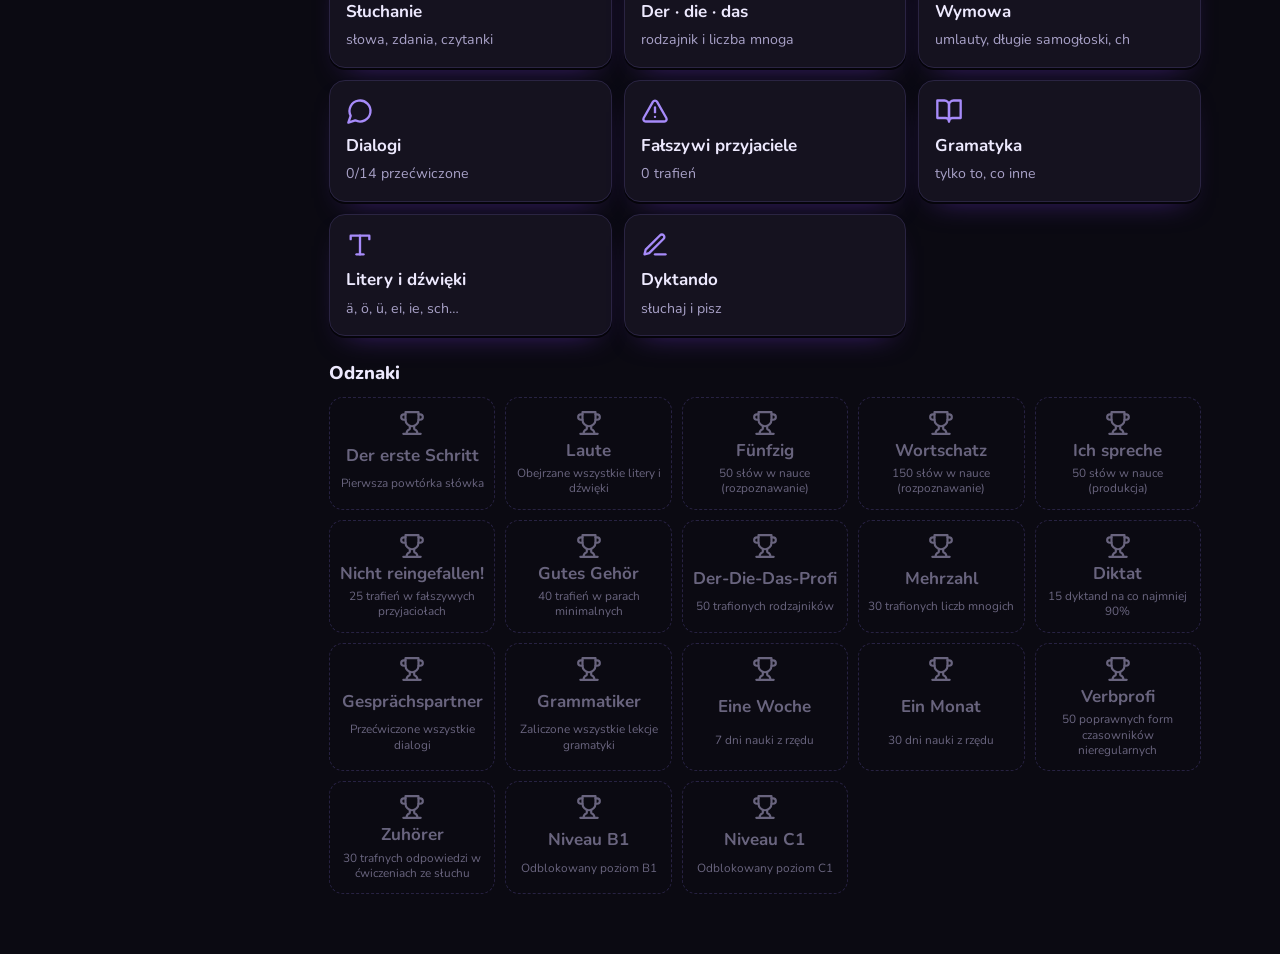
==== commit f3ffc5b8: "XP: 1 dobra odpowiedź = 1 punkt (cel dzienny 30); krótsza nazwa aplikacji Co-Authored-By: Claude Opu" ====
--- a/docs/index.html
+++ b/docs/index.html
@@ -3,7 +3,7 @@
 <head>
 <meta charset="utf-8">
 <meta name="viewport" content="width=device-width, initial-scale=1, viewport-fit=cover">
-<title>Niemiecki dla Polaka</title>
+<title>Niemiecki</title>
 <meta name="description" content="Nauka języka niemieckiego dla osób polskojęzycznych: ścieżka A1–C2, słownictwo z rodzajnikami i powtórkami, słuchanie, fałszywi przyjaciele, wymowa, dialogi, gramatyka kontrastowa.">
 <meta name="theme-color" content="#0b0a12">
 <meta name="apple-mobile-web-app-capable" content="yes">
@@ -494,7 +494,7 @@
 <body>
 <div class="app">
   <aside class="side" aria-label="Menu główne">
-    <a class="brand" href="#/start"><span class="ini">De</span><span><b>Niemiecki dla Polaka</b><small>die deutsche Sprache</small></span></a>
+    <a class="brand" href="#/start"><span class="ini">De</span><span><b>Niemiecki</b><small>die deutsche Sprache</small></span></a>
     <nav class="nav" id="nav"></nav>
   </aside>
   <div class="col">
@@ -2295,13 +2295,14 @@
   var KEY = 'niemiecki_dla_polaka_v1';
   var S = {
     srs: {}, newDay: { d: 0, r: 0, p: 0 },
-    settings: { newPerDay: 10, translit: false, stress: false, gender: true, rate: 1, autoplay: true, theme: '', sound: true, sysKb: true, goal: 50 },
+    settings: { newPerDay: 10, translit: false, stress: false, gender: true, rate: 1, autoplay: true, theme: '', sound: true, sysKb: true, goal: 30 },
     days: [], xp: 0, xpLog: {}, badges: {}, goalDays: [],
     stats: { ff: 0, pairs: 0, stress: 0, dict: 0, gg: 0, art: 0, plur: 0, abc: {}, prodOk: 0 }, grammar: {}, dialogs: {}, seenIntro: false
   };
   try {
     var raw = localStorage.getItem(KEY);
     if (raw) { var o = JSON.parse(raw); Object.keys(o).forEach(function (k) { if (k === 'settings' || k === 'stats') Object.keys(o[k]).forEach(function (s) { S[k][s] = o[k][s]; }); else S[k] = o[k]; }); }
+    if (!S.xp1) { if (S.settings.goal === 50) S.settings.goal = 30; S.xp1 = 1; } // od 2026-10: 1 dobra odpowiedź = 1 XP
   } catch (e) { }
   function save() {
     var t = today(); if (S.days.indexOf(t) < 0) { S.days.push(t); S.days = S.days.slice(-500); }
@@ -2734,7 +2735,7 @@
     var L = G.level(), vs = SP.voiceStatus(), cu = currentUnit(), q = buildQueue('all');
     var dueN = q.filter(function (e) { return !e.isNew; }).length, newN = q.length - dueN;
     var r = SRS.mastery('r'), p = SRS.mastery('p');
-    var h = '<section class="hero"><div><p class="kicker">Niemiecki dla Polaka · poziom ' + cu.level + '</p><h1 lang="de">' + st(hello) + '</h1><p class="lead">' +
+    var h = '<section class="hero"><div><p class="kicker">Niemiecki · poziom ' + cu.level + '</p><h1 lang="de">' + st(hello) + '</h1><p class="lead">' +
       (q.length ? 'Na dziś: <b>' + dueN + '</b> powtórek i <b>' + newN + '</b> nowych słów. Aplikacja sama sprawdzi, co już umiesz.' : 'Wszystko na dziś zrobione. Super! Posłuchaj czytanki albo przećwicz dialog.') + '</p>' +
       '<div class="row"><a class="btn primary" href="#/trening/all">' + ic('play') + (q.length ? 'Ucz się (' + q.length + ')' : 'Trening') + '</a><a class="btn" href="#/sluchanie">' + ic('headphones') + 'Słuchanie</a></div></div>' +
       '<div class="lvcard"><span class="lvbadge">' + ic('star') + '</span><div><b lang="de">' + st(L.name) + '</b><small>' + esc(L.pl) + ' · ' + S.xp + ' XP</small>' + bar(S.xp - L.from, L.to - L.from) + '<small>' + (L.next ? 'do awansu: ' + (L.to - S.xp) + ' XP' : 'najwyższy stopień') + '</small></div></div></section>';
@@ -2986,8 +2987,8 @@
       if (ok) {
         okc++; combo++; best = Math.max(best, combo);
         var mult = 1 + Math.min(2, Math.floor(combo / 4)), r = b ? b.getBoundingClientRect() : null;
-        G.addXP((e.dir === 'p' ? 8 : 5) * mult);
-        if (r) floatXP('+' + (e.dir === 'p' ? 8 : 5) * mult, r.left + r.width / 2, r.top);
+        G.addXP(1);
+        if (r) floatXP('+1', r.left + r.width / 2, r.top);
         if (e.dir === 'p') { S.stats.prodOk++; G.save(); }
         // nowe słowo: drugie sprawdzenie w tej samej sesji, ale w innej formie (zdanie z luką / PL → UA)
         if (e.isNew && !SRS.card(e.w, 'p')) queue.splice(Math.min(queue.length, pos + 4), 0, { w: e.w, dir: 'p', followUp: true });
@@ -3028,7 +3029,7 @@
       $('.sessbar').innerHTML = bar(k, items.length) + '<span>' + (k + 1) + '/' + items.length + '</span>' + (combo >= 3 ? '<span class="combo">' + ic('flame') + combo + '</span>' : '');
       var q = items[k];
       keyH = askMC($('#stage'), q, function (ok, b) {
-        if (ok) { good++; combo++; var r = b.getBoundingClientRect(); G.addXP(4, r.left, r.top); floatXP('+4', r.left + r.width / 2, r.top); if (o.counter) { S.stats[o.counter] = (S.stats[o.counter] || 0) + 1; G.save(); } }
+        if (ok) { good++; combo++; var r = b.getBoundingClientRect(); G.addXP(1, r.left, r.top); floatXP('+1', r.left + r.width / 2, r.top); if (o.counter) { S.stats[o.counter] = (S.stats[o.counter] || 0) + 1; G.save(); } }
         else combo = 0;
         k++; show();
       });
@@ -3107,7 +3108,7 @@
         b.onclick = function () {
           var k = +b.getAttribute('data-k');
           $$('.opt', box).forEach(function (x) { x.disabled = true; if (+x.getAttribute('data-k') === q[2]) x.classList.add('right'); });
-          if (k === q[2]) { good++; S.stats.listen++; G.addXP(6); G.sfx('ok'); } else { b.classList.add('wrong'); G.sfx('bad'); }
+          if (k === q[2]) { good++; S.stats.listen++; G.addXP(1); G.sfx('ok'); } else { b.classList.add('wrong'); G.sfx('bad'); }
           answered++;
           if (answered === t.qs.length) {
             S.stats.texts[t.id] = Math.max(S.stats.texts[t.id] || 0, good); G.save(); G.checkBadges();
@@ -3200,7 +3201,7 @@
         b.onclick = function () {
           var o = opts[+b.getAttribute('data-i')];
           $$('.opt').forEach(function (x) { x.disabled = true; if (opts[+x.getAttribute('data-i')][1]) x.classList.add('right'); });
-          if (o[1]) { good++; S.stats.ff++; G.save(); G.addXP(4); G.sfx('ok'); } else { b.classList.add('wrong'); G.sfx('bad'); }
+          if (o[1]) { good++; S.stats.ff++; G.save(); G.addXP(1); G.sfx('ok'); } else { b.classList.add('wrong'); G.sfx('bad'); }
           $('#fb').innerHTML = '<div class="card note"><p><b lang="de">' + st(f[0]) + '</b> = ' + esc(f[1]) + '. ' + (f[3] && f[3] !== '–' ? 'Polskie „' + esc(f[2]) + '” to po niemiecku <b lang="de">' + st(f[3]) + '</b>.' : '') + '</p><p lang="de">' + st(f[4]) + '</p><p class="muted small">' + esc(f[5]) + '</p><button class="btn primary block" id="nx">Dalej</button></div>';
           $('#nx').onclick = function () { k++; q(); };
         };
@@ -3250,7 +3251,7 @@
         b.onclick = function () {
           var s = +b.getAttribute('data-s');
           $$('.opt').forEach(function (x) { x.disabled = true; if (+x.getAttribute('data-s') === side) x.classList.add('right'); });
-          if (s === side) { good++; S.stats.pairs++; G.save(); G.addXP(2); G.sfx('ok'); } else { b.classList.add('wrong'); G.sfx('bad'); }
+          if (s === side) { good++; S.stats.pairs++; G.save(); G.addXP(1); G.sfx('ok'); } else { b.classList.add('wrong'); G.sfx('bad'); }
           $('#fb').innerHTML = '<div class="row center">' + say(it[0]) + '<span lang="de">' + st(it[0]) + '</span><span class="muted">vs</span><span lang="de">' + st(it[2]) + '</span>' + say(it[2]) + '</div><button class="btn primary block" id="nx">Dalej</button>';
           $('#nx').onclick = function () { k++; q(); };
         };
@@ -3294,7 +3295,7 @@
         b.onclick = function () {
           var a = b.getAttribute('data-a'), ok = a === np.art;
           $$('.opt').forEach(function (x) { x.disabled = true; if (x.getAttribute('data-a') === np.art) x.classList.add('right'); });
-          if (ok) { good++; S.stats.art++; G.save(); G.addXP(2); G.sfx('ok'); b.classList.add('pop'); } else { b.classList.add('wrong'); G.sfx('bad'); }
+          if (ok) { good++; S.stats.art++; G.save(); G.addXP(1); G.sfx('ok'); b.classList.add('pop'); } else { b.classList.add('wrong'); G.sfx('bad'); }
           SP.speak(w.ua);
           var pl = plural(w);
           $('#fb').innerHTML = '<div class="verdict ' + (ok ? 'ok' : 'bad') + '"><b>' + (ok ? G.praise() : 'Niezupełnie.') + '</b></div><div class="reveal"><div class="big sm">' + uaw(w.ua) + '</div>' + (pl ? '<div class="muted">lm. <span lang="de">' + st('die ' + pl) + '</span></div>' : '') + '</div><button class="btn primary block" id="nx">Dalej <kbd>Enter</kbd></button>';
@@ -3324,7 +3325,7 @@
         b.onclick = function () {
           var ok = b.getAttribute('data-o') === right;
           $$('.opt').forEach(function (x) { x.disabled = true; if (x.getAttribute('data-o') === right) x.classList.add('right'); });
-          if (ok) { good++; S.stats.plur++; G.save(); G.addXP(2); G.sfx('ok'); } else { b.classList.add('wrong'); G.sfx('bad'); }
+          if (ok) { good++; S.stats.plur++; G.save(); G.addXP(1); G.sfx('ok'); } else { b.classList.add('wrong'); G.sfx('bad'); }
           SP.speak('die ' + right);
           $('#fb').innerHTML = '<button class="btn primary block" id="nx">Dalej</button>'; $('#nx').onclick = function () { k++; q(); };
         };
@@ -3395,7 +3396,7 @@
     document.addEventListener('keydown', keyh); cleanup = function () { document.removeEventListener('keydown', keyh); };
     function q() {
       if (k >= items.length) {
-        G.addXP(good * 3); if (good >= items.length - 1) G.confetti(); G.checkBadges();
+        G.addXP(good); if (good >= items.length - 1) G.confetti(); G.checkBadges();
         $('.sessbar').innerHTML = '';
         $('#stage').innerHTML = '<section class="card empty"><h2>' + good + '/' + items.length + '</h2><p>' + (good >= items.length - 2 ? 'Sehr gut!' : 'Czasowniki z błędami trafią do filtra „Moje trudne” i będą wracać częściej.') + '</p><div class="row center"><button class="btn primary" id="again">Jeszcze raz</button><a class="btn" href="#/czasowniki">Tabela</a></div></section>';
         $('#again').onclick = function () { verbType(mode); }; return;
@@ -3511,7 +3512,7 @@
                 var exp = norm(line).split(' '), best = 0, bestAlt = alts[0];
                 alts.forEach(function (al) { var got = norm(al).split(' '), hit = exp.filter(function (w) { return got.indexOf(w) >= 0; }).length / exp.length; if (hit > best) { best = hit; bestAlt = al; } });
                 box.innerHTML = 'Rozpoznano: <span lang="de">„' + esc(bestAlt) + '”</span> – ' + (best >= 1 ? '<b class="okc">wszystkie słowa</b>' : '<b class="mid">' + Math.round(best * 100) + '% słów</b>');
-                if (best >= .8) G.addXP(2);
+                if (best >= .8) G.addXP(1);
               });
             } catch (e) { box.innerHTML = '<span class="badc">Rozpoznawanie niedostępne.</span>'; }
           }
@@ -3535,7 +3536,7 @@
       })(i);
     }
     function roleplay(r) { showText = false; render(); playSeq(0, r); }
-    function markDone() { if (!S.dialogs[d.id]) { S.dialogs[d.id] = U.today(); G.save(); G.addXP(15); G.checkBadges(); } else G.addXP(3); }
+    function markDone() { if (!S.dialogs[d.id]) { S.dialogs[d.id] = U.today(); G.save(); G.addXP(1); G.checkBadges(); } }
     cleanup = function () { stopFlag = true; if (recIdx >= 0) SP.stopRec(); };
     render();
   };
@@ -3572,7 +3573,7 @@
       $('#res').innerHTML = '<div class="verdict ' + (score >= .9 ? 'ok' : score >= .6 ? 'typo' : 'bad') + '"><b>' + Math.round(score * 100) + '%</b> ' + (score >= .9 ? G.praise() : 'Porównaj z wzorem:') + '</div>' +
         '<p class="dict" lang="de">' + sw.map(function (w, k) { return '<span class="' + (hit[k] ? 'okw' : 'badw') + '">' + st(w) + '</span>'; }).join(' ') + ' ' + say(item[0]) + '</p><p class="muted">' + esc(item[1]) + '</p>';
       inp.disabled = true; $('#kbh').style.display = 'none';
-      G.addXP(Math.round(score * 8)); G.sfx(score >= .9 ? 'ok' : 'bad');
+      G.addXP(score >= .9 ? 1 : 0); G.sfx(score >= .9 ? 'ok' : 'bad');
       if (score >= .9) { S.stats.dict++; G.save(); G.checkBadges(); }
       $('#chk').textContent = 'Następne'; $('#chk').onclick = newItem;
       void words;
@@ -3606,7 +3607,7 @@
         b.onclick = function () {
           var k = +b.getAttribute('data-k');
           $$('.opt', box).forEach(function (x) { x.disabled = true; if (+x.getAttribute('data-k') === q[2]) x.classList.add('right'); });
-          if (k === q[2]) { good++; G.addXP(3); G.sfx('ok'); } else { b.classList.add('wrong'); G.sfx('bad'); }
+          if (k === q[2]) { good++; G.addXP(1); G.sfx('ok'); } else { b.classList.add('wrong'); G.sfx('bad'); }
           SP.speak(q[1][q[2]]);
           answered++;
           if (answered === g.quiz.length) {
@@ -3659,7 +3660,7 @@
       $$('.opt').forEach(function (b) {
         b.onclick = function () {
           $$('.opt').forEach(function (x) { x.disabled = true; if (x.getAttribute('data-o') === right) x.classList.add('right'); });
-          if (b.getAttribute('data-o') === right) { good++; G.addXP(2); G.sfx('ok'); } else { b.classList.add('wrong'); G.sfx('bad'); }
+          if (b.getAttribute('data-o') === right) { good++; G.addXP(1); G.sfx('ok'); } else { b.classList.add('wrong'); G.sfx('bad'); }
           SP.speak(right);
           $('#fb').innerHTML = '<p class="center">' + uaw(w.ua) + ' – ' + esc(w.pl) + '</p><button class="btn primary block" id="nx">Dalej</button>'; $('#nx').onclick = function () { k++; q(); };
         };
@@ -3695,7 +3696,7 @@
     main.innerHTML = h;
     function upd(k, v) { s[k] = v; G.save(); }
     $('#npd').onchange = function () { upd('newPerDay', Math.max(0, Math.min(50, +this.value || 0))); };
-    $('#goal').onchange = function () { upd('goal', Math.max(10, +this.value || 50)); renderStatus(); };
+    $('#goal').onchange = function () { upd('goal', Math.max(10, +this.value || 30)); renderStatus(); };
     $('#gen').onchange = function () { upd('gender', this.checked); };
     $('#ap').onchange = function () { upd('autoplay', this.checked); };
     $('#kb').onchange = function () { upd('sysKb', this.checked); };
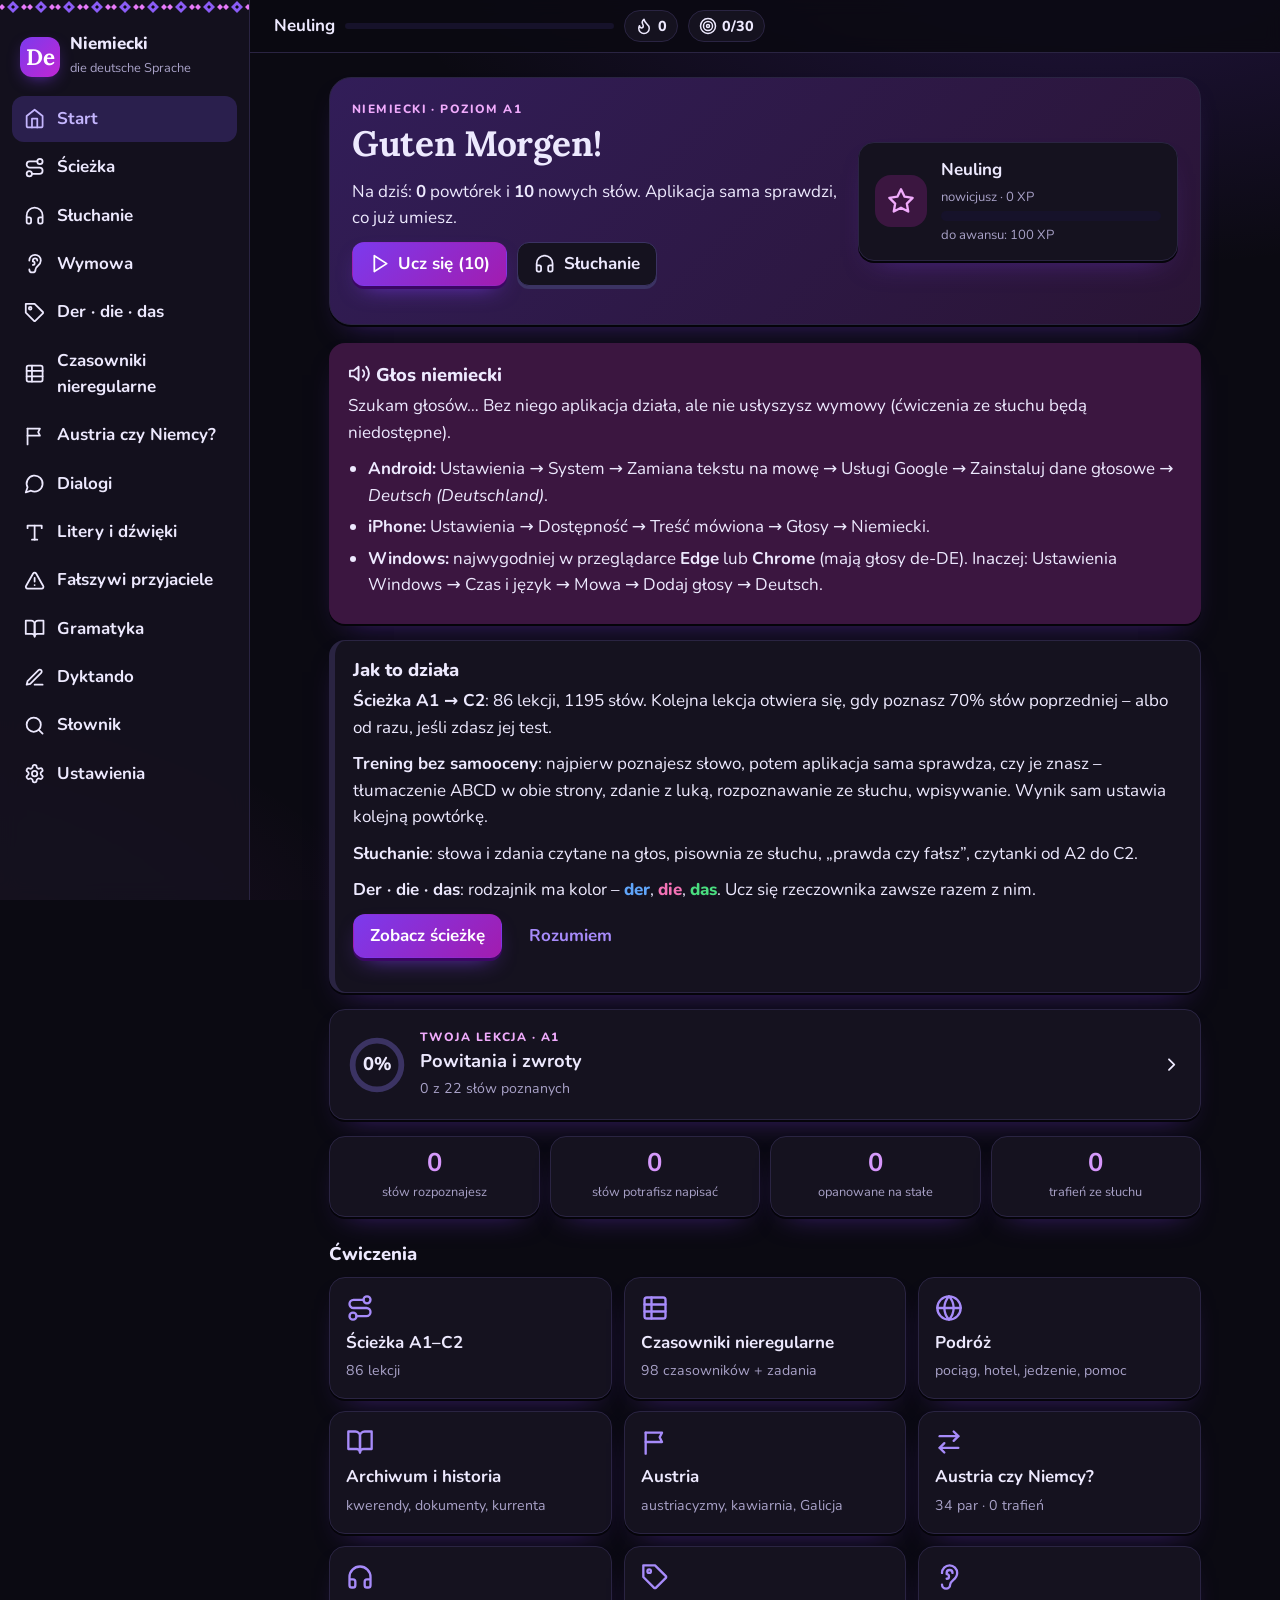
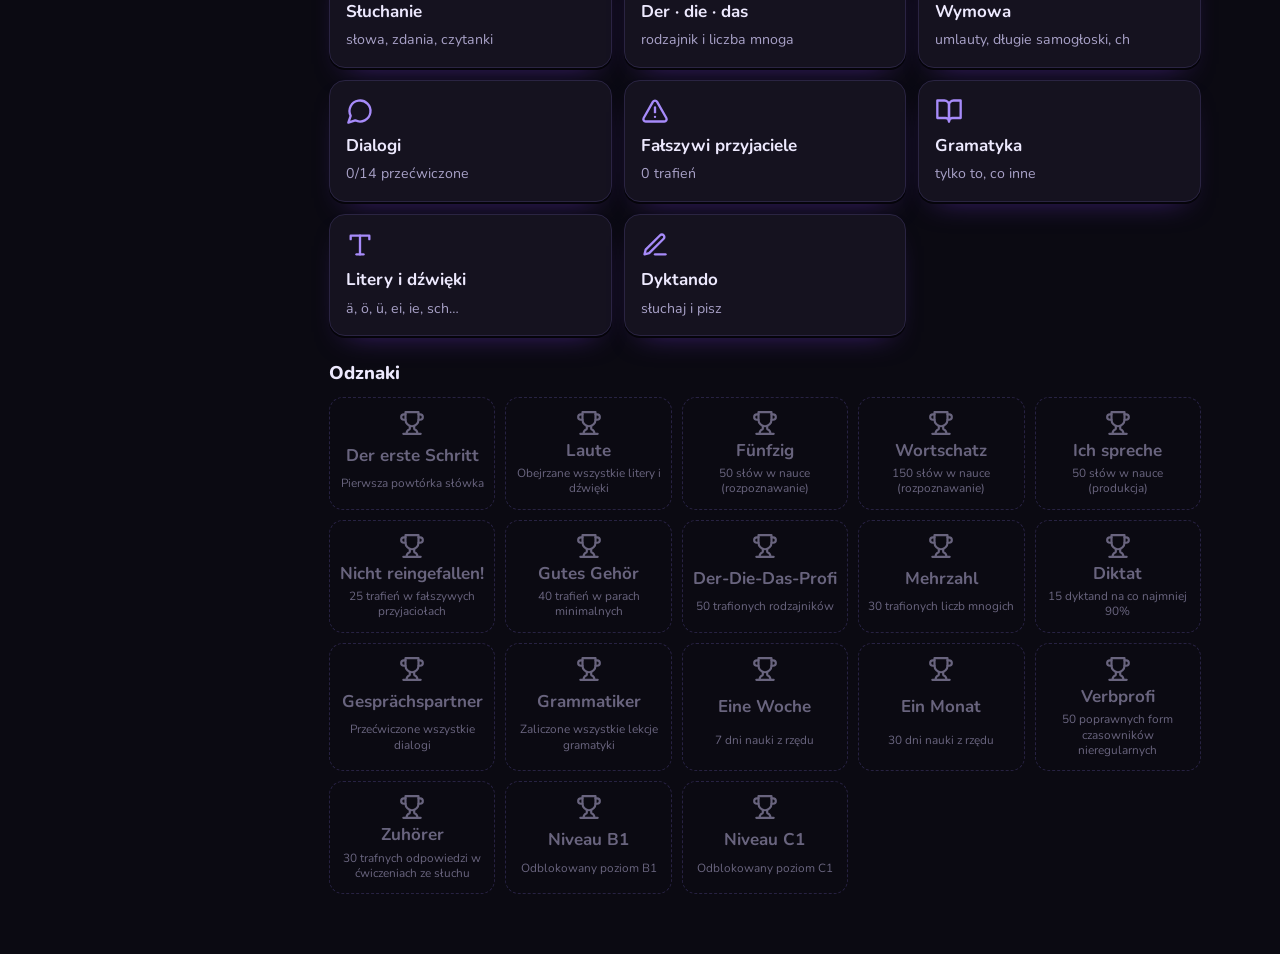
==== commit 35206b2d: "Więcej słownictwa: 16 nowych lekcji (192 słowa) na końcu poziomów Co-Authored-By: Claude Opus 5.5 <n" ====
--- a/docs/index.html
+++ b/docs/index.html
@@ -1984,6 +1984,257 @@
   W('der Staatsvertrag', 'ч', 'traktat państwowy (1955)', '', 'o', 'Mit dem {Staatsvertrag} von 1955 wurde Österreich wieder frei.', 'Traktatem państwowym z 1955 r. Austria odzyskała niepodległość.');
   W('die immerwährende Neutralität', 'ф', 'wieczysta neutralność (od 1955)', '', 'p', 'Österreich erklärte 1955 seine {immerwährende Neutralität}.', 'Austria ogłosiła w 1955 r. wieczystą neutralność.');
   W('Kakanien', 'ф', 'Kakania (ironiczna nazwa Austro-Węgier u Musila)', 'od: k. u. k.', 'o', 'Robert Musil nannte die Monarchie ironisch „{Kakanien}”.', 'Robert Musil ironicznie nazywał monarchię „Kakanią”.');
+})();
+
+</script>
+<script>
+/* ============================================================
+   ROZSZERZENIE SŁOWNICTWA (2026-11) – nowe lekcje A2–C2
+   Lekcje trafiają na koniec swojego poziomu (sortowanie na dole pliku).
+   ============================================================ */
+var UA = window.UA || (window.UA = {});
+(function () {
+  var cur;
+  function L(level, id, name) { cur = id; UA.TOPICS.push({ id: id, name: name, level: level }); }
+  function W(ua, pos, pl, forms, sim, ex, exPl) {
+    UA.WORDS.push({ ua: ua, pos: pos, pl: pl, forms: forms || '', sim: sim, ex: ex || '', exPl: exPl || '', topic: cur });
+  }
+
+  /* ===================== A2 ===================== */
+  L('A2', 'a2_wetter', 'Pogoda i pory roku');
+  W('der Nebel', 'ч', 'mgła', 'lm. die Nebel', 'o', 'Am Morgen lag dichter {Nebel} über dem Fluss.', 'Rano nad rzeką leżała gęsta mgła.');
+  W('der Blitz', 'ч', 'błyskawica, piorun', 'lm. die Blitze', 'o', 'Der {Blitz} schlug in den Baum ein.', 'Piorun uderzył w drzewo.');
+  W('der Donner', 'ч', 'grzmot', 'bez lm.', 'o', 'Man hört schon den {Donner}.', 'Słychać już grzmot.');
+  W('das Glatteis', 'с', 'gołoledź', 'bez lm.', 'o', 'Vorsicht, auf der Straße ist {Glatteis}!', 'Uwaga, na drodze jest gołoledź!');
+  W('die Wolke', 'ж', 'chmura', 'lm. die Wolken', 'o', 'Am Himmel ist keine {Wolke}.', 'Na niebie nie ma ani jednej chmury.');
+  W('das Gewitter', 'с', 'burza', 'lm. die Gewitter', 'o', 'Am Abend kam ein schweres {Gewitter}.', 'Wieczorem przyszła silna burza.');
+  W('die Temperatur', 'ж', 'temperatura', 'lm. die Temperaturen', 't', 'Die {Temperatur} sinkt unter null.', 'Temperatura spada poniżej zera.');
+  W('sonnig', 'п', 'słoneczny', '', 'o', 'Morgen wird es {sonnig} und warm.', 'Jutro będzie słonecznie i ciepło.');
+  W('schneien', 'д', 'padać (o śniegu)', 'es schneit · schneite · hat geschneit', 'o', 'In den Bergen hat es {geschneit}.', 'W górach spadł śnieg.');
+  W('bewölkt', 'п', 'pochmurny', '', 'o', 'Heute ist es den ganzen Tag {bewölkt}.', 'Dziś cały dzień jest pochmurno.');
+  W('die Hitze', 'ж', 'upał', 'bez lm.', 'o', 'Bei dieser {Hitze} bleibe ich zu Hause.', 'Przy tym upale zostaję w domu.');
+  W('die Wettervorhersage', 'ж', 'prognoza pogody', 'lm. die Wettervorhersagen', 'o', 'Laut {Wettervorhersage} wird es kalt.', 'Według prognozy pogody będzie zimno.');
+
+  L('A2', 'a2_stadt', 'Miasto i usługi');
+  W('die Reinigung', 'ж', 'pralnia chemiczna', 'lm. die Reinigungen', 'o', 'Ich bringe den Anzug in die {Reinigung}.', 'Zanoszę garnitur do pralni.');
+  W('das Paket', 'с', 'paczka', 'lm. die Pakete', 't', 'Das {Paket} kommt morgen an.', 'Paczka przyjdzie jutro.');
+  W('der Briefkasten', 'ч', 'skrzynka pocztowa', 'lm. die Briefkästen', 'o', 'Wirf den Brief in den {Briefkasten}.', 'Wrzuć list do skrzynki.');
+  W('die Bank', 'ж', 'bank', 'lm. die Banken (ławka: die Bänke)', 't', 'Ich muss noch zur {Bank}.', 'Muszę jeszcze iść do banku.');
+  W('der Friseur', 'ч', 'fryzjer', 'lm. die Friseure', 'p', 'Ich gehe morgen zum {Friseur}.', 'Jutro idę do fryzjera.');
+  W('die Metzgerei', 'ж', 'sklep mięsny', 'lm. die Metzgereien', 'o', 'In der {Metzgerei} kaufe ich Wurst.', 'W sklepie mięsnym kupuję kiełbasę.');
+  W('das Schwimmbad', 'с', 'basen, pływalnia', 'lm. die Schwimmbäder', 'o', 'Am Samstag gehen wir ins {Schwimmbad}.', 'W sobotę idziemy na basen.');
+  W('die Feuerwehr', 'ж', 'straż pożarna', 'bez lm.', 'o', 'Die {Feuerwehr} kam nach fünf Minuten.', 'Straż pożarna przyjechała po pięciu minutach.');
+  W('das Einwohnermeldeamt', 'с', 'biuro meldunkowe', 'lm. die Einwohnermeldeämter', 'o', 'Melden Sie sich beim {Einwohnermeldeamt} an.', 'Proszę zameldować się w biurze meldunkowym.');
+  W('die Briefmarke', 'ж', 'znaczek pocztowy', 'lm. die Briefmarken', 'o', 'Ich brauche eine {Briefmarke} für einen Brief nach Polen.', 'Potrzebuję znaczka na list do Polski.');
+  W('abholen', 'д', 'odebrać (np. paczkę, kogoś)', 'holt ab · holte ab · hat abgeholt', 'o', 'Ich {hole} dich um sieben {ab}.', 'Odbiorę cię o siódmej.');
+  W('der Schalter', 'ч', 'okienko (w urzędzie, banku)', 'lm. die Schalter', 'o', 'Bitte gehen Sie zu {Schalter} drei.', 'Proszę podejść do okienka numer trzy.');
+
+  L('A2', 'a2_einkaufen', 'Zakupy i pieniądze');
+  W('der Rabatt', 'ч', 'rabat, zniżka', 'lm. die Rabatte', 't', 'Studenten bekommen zehn Prozent {Rabatt}.', 'Studenci dostają 10% zniżki.');
+  W('das Portemonnaie', 'с', 'portfel', 'lm. die Portemonnaies · też: der Geldbeutel', 'p', 'Mein {Portemonnaie} ist leer.', 'Mój portfel jest pusty.');
+  W('die Kundenkarte', 'ж', 'karta stałego klienta', 'lm. die Kundenkarten', 'o', 'Haben Sie eine {Kundenkarte}?', 'Ma pan kartę stałego klienta?');
+  W('das Wechselgeld', 'с', 'reszta (pieniądze)', 'bez lm.', 'o', 'Sie haben das {Wechselgeld} vergessen!', 'Zapomniał pan reszty!');
+  W('ausverkauft', 'п', 'wyprzedany', '', 'o', 'Die Schuhe sind leider {ausverkauft}.', 'Buty są niestety wyprzedane.');
+  W('zurückgeben', 'д', 'oddawać, zwracać', 'gibt zurück · gab zurück · hat zurückgegeben', 'o', 'Ich möchte diese Jacke {zurückgeben}.', 'Chciałbym zwrócić tę kurtkę.');
+  W('die Lieferung', 'ж', 'dostawa', 'lm. die Lieferungen', 'o', 'Die {Lieferung} dauert drei Tage.', 'Dostawa trwa trzy dni.');
+  W('der Einkaufswagen', 'ч', 'wózek na zakupy', 'lm. die Einkaufswagen', 'o', 'Der {Einkaufswagen} ist schon voll.', 'Wózek jest już pełny.');
+  W('günstig', 'п', 'korzystny, tani', '', 'o', 'Das Hotel ist sehr {günstig}.', 'Hotel jest bardzo tani.');
+  W('ausgeben', 'д', 'wydawać (pieniądze)', 'gibt aus · gab aus · hat ausgegeben', 'o', 'Ich habe zu viel Geld {ausgegeben}.', 'Wydałem za dużo pieniędzy.');
+  W('sparen', 'д', 'oszczędzać', 'spart · sparte · hat gespart', 'o', 'Wir {sparen} für den Urlaub.', 'Oszczędzamy na urlop.');
+  W('die Selbstbedienung', 'ж', 'samoobsługa', 'bez lm.', 'o', 'Hier ist {Selbstbedienung}.', 'Tu jest samoobsługa.');
+
+  L('A2', 'a2_verben', 'Czasowniki codzienne');
+  W('aufwachen', 'д', 'budzić się', 'wacht auf · wachte auf · ist aufgewacht', 'o', 'Ich bin heute um fünf {aufgewacht}.', 'Obudziłem się dziś o piątej.');
+  W('sich anziehen', 'д', 'ubierać się', 'zieht sich an · zog sich an · hat sich angezogen', 'o', 'Die Kinder {ziehen sich} schnell {an}.', 'Dzieci szybko się ubierają.');
+  W('sich beeilen', 'д', 'spieszyć się', 'beeilt sich · beeilte sich · hat sich beeilt', 'o', '{Beeil dich}, der Bus kommt!', 'Pospiesz się, autobus jedzie!');
+  W('bemerken', 'д', 'zauważać', 'bemerkt · bemerkte · hat bemerkt', 'o', 'Hast du nichts {bemerkt}?', 'Nic nie zauważyłeś?');
+  W('erklären', 'д', 'wyjaśniać', 'erklärt · erklärte · hat erklärt', 'o', 'Kannst du mir das {erklären}?', 'Możesz mi to wyjaśnić?');
+  W('versuchen', 'д', 'próbować', 'versucht · versuchte · hat versucht', 'o', 'Ich {versuche} es noch einmal.', 'Spróbuję jeszcze raz.');
+  W('leihen', 'д', 'pożyczać', 'leiht · lieh · hat geliehen', 'o', 'Kannst du mir dein Fahrrad {leihen}?', 'Możesz mi pożyczyć rower?');
+  W('mitnehmen', 'д', 'zabierać ze sobą', 'nimmt mit · nahm mit · hat mitgenommen', 'o', 'Vergiss nicht, einen Schirm {mitzunehmen}.', 'Nie zapomnij zabrać parasola.');
+  W('sich ausruhen', 'д', 'odpoczywać', 'ruht sich aus · ruhte sich aus · hat sich ausgeruht', 'o', 'Am Sonntag {ruhe} ich {mich aus}.', 'W niedzielę odpoczywam.');
+  W('ausschalten', 'д', 'wyłączać', 'schaltet aus · schaltete aus · hat ausgeschaltet', 'o', 'Bitte {schalte} das Licht {aus}.', 'Proszę, wyłącz światło.');
+  W('reparieren', 'д', 'naprawiać', 'repariert · reparierte · hat repariert', 'p', 'Er hat das Fahrrad selbst {repariert}.', 'Sam naprawił rower.');
+  W('benutzen', 'д', 'używać', 'benutzt · benutzte · hat benutzt', 'o', 'Darf ich dein Handy {benutzen}?', 'Mogę użyć twojego telefonu?');
+
+  /* ===================== B1 ===================== */
+  L('B1', 'b1_wohnen', 'Mieszkanie i wynajem');
+  W('der Hausmeister', 'ч', 'dozorca, gospodarz domu', 'lm. die Hausmeister', 'o', 'Der {Hausmeister} hat einen Ersatzschlüssel.', 'Dozorca ma zapasowy klucz.');
+  W('der Vermieter', 'ч', 'wynajmujący, właściciel mieszkania', 'lm. die Vermieter', 'o', 'Der {Vermieter} repariert die Heizung.', 'Właściciel naprawia ogrzewanie.');
+  W('der Mieter', 'ч', 'najemca, lokator', 'lm. die Mieter', 'o', 'Alle {Mieter} müssen die Treppe putzen.', 'Wszyscy lokatorzy muszą sprzątać klatkę.');
+  W('die Nebenkosten', 'мн', 'opłaty dodatkowe (media)', 'tylko lm.', 'o', 'Die {Nebenkosten} sind nicht inklusive.', 'Opłaty za media nie są wliczone.');
+  W('die Kaution', 'ж', 'kaucja', 'lm. die Kautionen', 'p', 'Die {Kaution} beträgt drei Monatsmieten.', 'Kaucja wynosi trzy czynsze.');
+  W('der Mietvertrag', 'ч', 'umowa najmu', 'lm. die Mietverträge', 'o', 'Ich habe den {Mietvertrag} unterschrieben.', 'Podpisałem umowę najmu.');
+  W('einrichten', 'д', 'urządzać (mieszkanie)', 'richtet ein · richtete ein · hat eingerichtet', 'o', 'Wir haben die Wohnung modern {eingerichtet}.', 'Urządziliśmy mieszkanie nowocześnie.');
+  W('die Hausordnung', 'ж', 'regulamin domu', 'lm. die Hausordnungen', 'o', 'Laut {Hausordnung} ist ab 22 Uhr Ruhe.', 'Według regulaminu od 22 obowiązuje cisza.');
+  W('die Heizung', 'ж', 'ogrzewanie, kaloryfer', 'lm. die Heizungen', 'o', 'Die {Heizung} funktioniert nicht.', 'Ogrzewanie nie działa.');
+  W('möbliert', 'п', 'umeblowany', '', 'p', 'Ich suche eine {möblierte} Wohnung.', 'Szukam umeblowanego mieszkania.');
+  W('die Wohngemeinschaft', 'ж', 'wspólne mieszkanie (WG)', 'lm. die Wohngemeinschaften · skrót: WG', 'o', 'Als Student wohnte ich in einer {Wohngemeinschaft}.', 'Jako student mieszkałem we wspólnym mieszkaniu.');
+  W('kündigen', 'д', 'wypowiedzieć (umowę)', 'kündigt · kündigte · hat gekündigt', 'o', 'Er hat die Wohnung {gekündigt}.', 'Wypowiedział umowę najmu mieszkania.');
+
+  L('B1', 'b1_verkehr', 'Samochód i ruch drogowy');
+  W('der Führerschein', 'ч', 'prawo jazdy', 'lm. die Führerscheine', 'o', 'Sie hat gerade den {Führerschein} gemacht.', 'Właśnie zrobiła prawo jazdy.');
+  W('der Blitzer', 'ч', 'fotoradar (pot.)', 'lm. die Blitzer', 'o', 'Vor dem Dorf steht ein {Blitzer}.', 'Przed wsią stoi fotoradar.');
+  W('der Stau', 'ч', 'korek (drogowy)', 'lm. die Staus', 'o', 'Wir standen eine Stunde im {Stau}.', 'Staliśmy godzinę w korku.');
+  W('tanken', 'д', 'tankować', 'tankt · tankte · hat getankt', 'p', 'Ich muss noch {tanken}.', 'Muszę jeszcze zatankować.');
+  W('die Tankstelle', 'ж', 'stacja benzynowa', 'lm. die Tankstellen', 'o', 'Die nächste {Tankstelle} ist zehn Kilometer entfernt.', 'Najbliższa stacja jest 10 km stąd.');
+  W('der Unfall', 'ч', 'wypadek', 'lm. die Unfälle', 'o', 'Auf der Autobahn gab es einen {Unfall}.', 'Na autostradzie był wypadek.');
+  W('überholen', 'д', 'wyprzedzać', 'überholt · überholte · hat überholt', 'o', 'Hier darf man nicht {überholen}.', 'Tu nie wolno wyprzedzać.');
+  W('der Parkplatz', 'ч', 'parking, miejsce parkingowe', 'lm. die Parkplätze', 'p', 'Ich finde keinen {Parkplatz}.', 'Nie mogę znaleźć miejsca do parkowania.');
+  W('die Geschwindigkeit', 'ж', 'prędkość', 'lm. die Geschwindigkeiten', 'o', 'Die {Geschwindigkeit} ist hier begrenzt.', 'Prędkość jest tu ograniczona.');
+  W('die Werkstatt', 'ж', 'warsztat', 'lm. die Werkstätten', 'p', 'Das Auto ist in der {Werkstatt}.', 'Samochód jest w warsztacie.');
+  W('der Reifen', 'ч', 'opona', 'lm. die Reifen', 'o', 'Ich habe einen platten {Reifen}.', 'Mam przebitą oponę.');
+  W('die Umleitung', 'ж', 'objazd', 'lm. die Umleitungen', 'o', 'Wegen Bauarbeiten gibt es eine {Umleitung}.', 'Z powodu robót jest objazd.');
+
+  L('B1', 'b1_bewerbung', 'Szukanie pracy');
+  W('die Bewerbung', 'ж', 'podanie o pracę, aplikacja', 'lm. die Bewerbungen', 'o', 'Ich habe zehn {Bewerbungen} geschickt.', 'Wysłałem dziesięć aplikacji.');
+  W('die Probezeit', 'ж', 'okres próbny', 'lm. die Probezeiten', 'o', 'Die {Probezeit} dauert sechs Monate.', 'Okres próbny trwa sześć miesięcy.');
+  W('das Anschreiben', 'с', 'list motywacyjny', 'lm. die Anschreiben', 'o', 'Das {Anschreiben} sollte nicht länger als eine Seite sein.', 'List motywacyjny nie powinien być dłuższy niż strona.');
+  W('das Vorstellungsgespräch', 'с', 'rozmowa kwalifikacyjna', 'lm. die Vorstellungsgespräche', 'o', 'Morgen habe ich ein {Vorstellungsgespräch}.', 'Jutro mam rozmowę kwalifikacyjną.');
+  W('die Stellenanzeige', 'ж', 'ogłoszenie o pracę', 'lm. die Stellenanzeigen', 'o', 'Ich habe die {Stellenanzeige} im Internet gefunden.', 'Znalazłem ogłoszenie w internecie.');
+  W('die Kenntnisse', 'мн', 'znajomość, wiedza (np. języka)', 'tylko lm. w tym znaczeniu', 'o', 'Sie hat gute {Kenntnisse} in Englisch.', 'Dobrze zna angielski.');
+  W('der Arbeitsvertrag', 'ч', 'umowa o pracę', 'lm. die Arbeitsverträge', 'o', 'Der {Arbeitsvertrag} ist auf ein Jahr befristet.', 'Umowa o pracę jest zawarta na rok.');
+  W('befristet', 'п', 'na czas określony', 'unbefristet – na czas nieokreślony', 'o', 'Er hat nur eine {befristete} Stelle.', 'Ma tylko posadę na czas określony.');
+  W('arbeitslos', 'п', 'bezrobotny', '', 'o', 'Er ist seit einem Jahr {arbeitslos}.', 'Od roku jest bezrobotny.');
+  W('die Teilzeit', 'ж', 'niepełny etat', 'bez lm. · Vollzeit – pełny etat', 'o', 'Sie arbeitet in {Teilzeit}.', 'Pracuje na pół etatu.');
+  W('der Arbeitgeber', 'ч', 'pracodawca', 'lm. die Arbeitgeber · Arbeitnehmer – pracownik', 'o', 'Mein {Arbeitgeber} zahlt pünktlich.', 'Mój pracodawca płaci terminowo.');
+  W('einstellen', 'д', 'zatrudniać', 'stellt ein · stellte ein · hat eingestellt', 'o', 'Die Firma {stellt} neue Mitarbeiter {ein}.', 'Firma zatrudnia nowych pracowników.');
+
+  L('B1', 'b1_feste', 'Święta i tradycje');
+  W('das Fest', 'с', 'święto, uroczystość', 'lm. die Feste', 'o', 'Das {Fest} dauert drei Tage.', 'Święto trwa trzy dni.');
+  W('Weihnachten', 'ф', 'Boże Narodzenie', 'Frohe Weihnachten! – Wesołych Świąt!', 'o', 'Zu {Weihnachten} fahren wir zu den Eltern.', 'Na Boże Narodzenie jedziemy do rodziców.');
+  W('Ostern', 'ф', 'Wielkanoc', 'Frohe Ostern!', 'o', 'An {Ostern} suchen die Kinder Eier.', 'Na Wielkanoc dzieci szukają jajek.');
+  W('der Heiligabend', 'ч', 'Wigilia', 'lm. die Heiligabende', 'o', 'Am {Heiligabend} gibt es Geschenke.', 'W Wigilię są prezenty.');
+  W('Silvester', 'ф', 'sylwester', '', 'p', 'Wo feierst du {Silvester}?', 'Gdzie spędzasz sylwestra?');
+  W('der Feiertag', 'ч', 'dzień świąteczny (wolny)', 'lm. die Feiertage', 'o', 'Am {Feiertag} sind die Geschäfte zu.', 'W święto sklepy są zamknięte.');
+  W('feiern', 'д', 'świętować', 'feiert · feierte · hat gefeiert', 'o', 'Wir {feiern} heute ihren Geburtstag.', 'Świętujemy dziś jej urodziny.');
+  W('der Weihnachtsmarkt', 'ч', 'jarmark bożonarodzeniowy', 'lm. die Weihnachtsmärkte', 'o', 'Der {Weihnachtsmarkt} in Nürnberg ist berühmt.', 'Jarmark w Norymberdze jest słynny.');
+  W('der Brauch', 'ч', 'zwyczaj', 'lm. die Bräuche', 'o', 'Das ist ein alter {Brauch}.', 'To stary zwyczaj.');
+  W('der Adventskranz', 'ч', 'wieniec adwentowy', 'lm. die Adventskränze', 'o', 'Auf dem Tisch steht ein {Adventskranz}.', 'Na stole stoi wieniec adwentowy.');
+  W('gratulieren', 'д', 'gratulować', 'gratuliert · gratulierte · hat gratuliert', 'p', 'Ich {gratuliere} dir zum Geburtstag!', 'Gratuluję ci urodzin!');
+  W('der Karneval', 'ч', 'karnawał', 'lm. die Karnevale · też: Fasching, Fastnacht', 't', 'Den {Karneval} in Köln muss man erleben.', 'Karnawał w Kolonii trzeba przeżyć.');
+
+  /* ===================== B2 ===================== */
+  L('B2', 'b2_digital', 'Internet i cyfryzacja');
+  W('die Digitalisierung', 'ж', 'cyfryzacja', 'bez lm.', 'p', 'Die {Digitalisierung} verändert die Schule.', 'Cyfryzacja zmienia szkołę.');
+  W('der Datenschutz', 'ч', 'ochrona danych', 'bez lm.', 'o', 'Der {Datenschutz} ist in Deutschland sehr streng.', 'Ochrona danych jest w Niemczech bardzo ścisła.');
+  W('das Konto', 'с', 'konto', 'lm. die Konten', 'p', 'Ich habe mein {Konto} gelöscht.', 'Usunąłem swoje konto.');
+  W('hochladen', 'д', 'wgrywać, wrzucać (do sieci)', 'lädt hoch · lud hoch · hat hochgeladen', 'o', 'Sie hat das Video {hochgeladen}.', 'Wrzuciła film do sieci.');
+  W('die Anwendung', 'ж', 'aplikacja, zastosowanie', 'lm. die Anwendungen', 'o', 'Die {Anwendung} läuft auf jedem Handy.', 'Aplikacja działa na każdym telefonie.');
+  W('der Nutzer', 'ч', 'użytkownik', 'lm. die Nutzer', 'o', 'Die Plattform hat Millionen {Nutzer}.', 'Platforma ma miliony użytkowników.');
+  W('die Suchmaschine', 'ж', 'wyszukiwarka', 'lm. die Suchmaschinen', 'o', 'Gib das in die {Suchmaschine} ein.', 'Wpisz to w wyszukiwarkę.');
+  W('künstliche Intelligenz', 'ф', 'sztuczna inteligencja', 'skrót: KI', 'p', 'Die {künstliche Intelligenz} schreibt schon Texte.', 'Sztuczna inteligencja pisze już teksty.');
+  W('der Speicher', 'ч', 'pamięć (urządzenia)', 'lm. die Speicher', 'o', 'Der {Speicher} ist voll.', 'Pamięć jest pełna.');
+  W('die Verschlüsselung', 'ж', 'szyfrowanie', 'lm. die Verschlüsselungen', 'o', 'Die {Verschlüsselung} schützt die Daten.', 'Szyfrowanie chroni dane.');
+  W('das soziale Netzwerk', 'ф', 'portal społecznościowy', 'lm. die sozialen Netzwerke', 'o', 'Sie ist in keinem {sozialen Netzwerk} aktiv.', 'Nie jest aktywna w żadnym portalu społecznościowym.');
+  W('die Abhängigkeit', 'ж', 'uzależnienie, zależność', 'lm. die Abhängigkeiten', 'o', 'Viele sprechen von einer {Abhängigkeit} vom Smartphone.', 'Wielu mówi o uzależnieniu od smartfona.');
+
+  L('B2', 'b2_migration', 'Migracja i integracja');
+  W('die Einwanderung', 'ж', 'imigracja', 'bez lm.', 'o', 'Die {Einwanderung} ist ein großes Thema.', 'Imigracja to duży temat.');
+  W('auswandern', 'д', 'emigrować', 'wandert aus · wanderte aus · ist ausgewandert', 'o', 'Sein Großvater ist nach Amerika {ausgewandert}.', 'Jego dziadek wyemigrował do Ameryki.');
+  W('der Flüchtling', 'ч', 'uchodźca', 'lm. die Flüchtlinge', 'o', 'Viele {Flüchtlinge} kamen 2015.', 'Wielu uchodźców przybyło w 2015 r.');
+  W('die Staatsangehörigkeit', 'ж', 'obywatelstwo', 'lm. die Staatsangehörigkeiten', 'o', 'Er hat die deutsche {Staatsangehörigkeit}.', 'Ma obywatelstwo niemieckie.');
+  W('die Aufenthaltserlaubnis', 'ж', 'zezwolenie na pobyt', 'lm. die Aufenthaltserlaubnisse', 'o', 'Sie hat eine {Aufenthaltserlaubnis} für drei Jahre.', 'Ma zezwolenie na pobyt na trzy lata.');
+  W('der Asylantrag', 'ч', 'wniosek o azyl', 'lm. die Asylanträge', 'p', 'Er hat einen {Asylantrag} gestellt.', 'Złożył wniosek o azyl.');
+  W('die Heimat', 'ж', 'ojczyzna, strony rodzinne', 'bez lm.', 'o', 'Er vermisst seine {Heimat}.', 'Tęskni za ojczyzną.');
+  W('der Gastarbeiter', 'ч', 'robotnik cudzoziemski (lata 50–70.)', 'lm. die Gastarbeiter', 'o', 'In den 60er-Jahren kamen viele {Gastarbeiter} aus der Türkei.', 'W latach 60. przybyło wielu robotników z Turcji.');
+  W('die Vielfalt', 'ж', 'różnorodność', 'bez lm.', 'o', 'Die kulturelle {Vielfalt} bereichert die Stadt.', 'Różnorodność kulturowa wzbogaca miasto.');
+  W('das Vorurteil', 'с', 'uprzedzenie', 'lm. die Vorurteile', 'o', 'Wir müssen {Vorurteile} abbauen.', 'Musimy zwalczać uprzedzenia.');
+  W('sich einleben', 'д', 'zadomowić się', 'lebt sich ein · lebte sich ein · hat sich eingelebt', 'o', 'Die Familie hat {sich} schnell {eingelebt}.', 'Rodzina szybko się zadomowiła.');
+  W('die Abschiebung', 'ж', 'deportacja', 'lm. die Abschiebungen', 'o', 'Ihm droht die {Abschiebung}.', 'Grozi mu deportacja.');
+
+  L('B2', 'b2_psyche', 'Psychika i samopoczucie');
+  W('die Stimmung', 'ж', 'nastrój, atmosfera', 'lm. die Stimmungen', 'o', 'Die {Stimmung} auf der Party war toll.', 'Atmosfera na imprezie była świetna.');
+  W('die Erleichterung', 'ж', 'ulga', 'bez lm.', 'o', 'Zu meiner {Erleichterung} war alles in Ordnung.', 'Ku mojej uldze wszystko było w porządku.');
+  W('die Scham', 'ж', 'wstyd', 'bez lm.', 'o', 'Er wurde rot vor {Scham}.', 'Zaczerwienił się ze wstydu.');
+  W('das Selbstbewusstsein', 'с', 'pewność siebie', 'bez lm. · NIE: samoświadomość', 'f', 'Er hat wenig {Selbstbewusstsein}.', 'Ma mało pewności siebie.');
+  W('enttäuscht', 'п', 'rozczarowany', '', 'o', 'Ich bin von dir {enttäuscht}.', 'Jestem tobą rozczarowany.');
+  W('erschöpft', 'п', 'wyczerpany', '', 'o', 'Nach der Arbeit bin ich völlig {erschöpft}.', 'Po pracy jestem kompletnie wyczerpany.');
+  W('die Geduld', 'ж', 'cierpliwość', 'bez lm.', 'o', 'Mit Kindern braucht man viel {Geduld}.', 'Z dziećmi trzeba dużo cierpliwości.');
+  W('sich ärgern', 'д', 'złościć się', 'ärgert sich · ärgerte sich · hat sich geärgert', 'o', 'Ärgere {dich} nicht darüber!', 'Nie złość się o to!');
+  W('sich Sorgen machen', 'ф', 'martwić się', 'um + Akk.', 'o', 'Mach {dir} keine {Sorgen}!', 'Nie martw się!');
+  W('die Neugier', 'ж', 'ciekawość', 'bez lm.', 'o', 'Aus {Neugier} öffnete er den Brief.', 'Z ciekawości otworzył list.');
+  W('gelassen', 'п', 'spokojny, opanowany', '', 'o', 'Sie bleibt in jeder Situation {gelassen}.', 'W każdej sytuacji zachowuje spokój.');
+  W('das Gewissen', 'с', 'sumienie', 'bez lm.', 'o', 'Ich habe ein schlechtes {Gewissen}.', 'Mam wyrzuty sumienia.');
+
+  L('B2', 'b2_jahrhundert', 'Historia XX wieku');
+  W('der Weltkrieg', 'ч', 'wojna światowa', 'lm. die Weltkriege', 'o', 'Der Zweite {Weltkrieg} begann 1939.', 'Druga wojna światowa wybuchła w 1939 r.');
+  W('die Hyperinflation', 'ж', 'hiperinflacja (1923)', 'bez lm.', 'p', 'Die {Hyperinflation} von 1923 ruinierte viele Familien.', 'Hiperinflacja 1923 r. zrujnowała wiele rodzin.');
+  W('die Gleichschaltung', 'ж', 'podporządkowanie instytucji nazistom (1933)', 'bez lm.', 'o', 'Nach 1933 folgte die {Gleichschaltung} der Presse.', 'Po 1933 r. nastąpiło podporządkowanie prasy.');
+  W('die Novemberpogrome', 'мн', 'pogromy listopadowe (1938)', 'tylko lm.', 'o', 'Bei den {Novemberpogromen} 1938 brannten Synagogen.', 'Podczas pogromów listopadowych 1938 r. płonęły synagogi.');
+  W('die Luftbrücke', 'ж', 'most powietrzny (Berlin 1948–49)', 'bez lm.', 'o', 'Die {Luftbrücke} versorgte West-Berlin fast ein Jahr lang.', 'Most powietrzny zaopatrywał Berlin Zachodni przez prawie rok.');
+  W('die Besatzungszone', 'ж', 'strefa okupacyjna', 'lm. die Besatzungszonen', 'o', 'Deutschland wurde in vier {Besatzungszonen} geteilt.', 'Niemcy podzielono na cztery strefy okupacyjne.');
+  W('das Wirtschaftswunder', 'с', 'cud gospodarczy', 'bez lm.', 'o', 'In den 50er-Jahren erlebte die BRD das {Wirtschaftswunder}.', 'W latach 50. RFN przeżyła cud gospodarczy.');
+  W('der Mauerfall', 'ч', 'upadek muru (1989)', 'bez lm.', 'o', 'Nach dem {Mauerfall} öffnete sich die Grenze.', 'Po upadku muru granica się otworzyła.');
+  W('der Volksaufstand', 'ч', 'powstanie ludowe (NRD, 17 VI 1953)', 'lm. die Volksaufstände', 'o', 'Der {Volksaufstand} in der DDR wurde von sowjetischen Panzern niedergeschlagen.', 'Powstanie w NRD stłumiły radzieckie czołgi.');
+  W('die Studentenbewegung', 'ж', 'ruch studencki (1968)', 'lm. die Studentenbewegungen', 'p', 'Die {Studentenbewegung} von 1968 veränderte die Gesellschaft.', 'Ruch studencki 1968 r. zmienił społeczeństwo.');
+  W('der Kalte Krieg', 'ф', 'zimna wojna', 'bez lm.', 'o', 'Im {Kalten Krieg} war Deutschland geteilt.', 'W czasie zimnej wojny Niemcy były podzielone.');
+  W('die Montanunion', 'ж', 'Europejska Wspólnota Węgla i Stali (1951)', 'bez lm.', 'o', 'Die {Montanunion} war der Anfang der europäischen Einigung.', 'EWWiS była początkiem zjednoczenia Europy.');
+
+  /* ===================== C1 ===================== */
+  L('C1', 'c1_militaer', 'Wojna i wojsko');
+  W('die Streitkräfte', 'мн', 'siły zbrojne', 'tylko lm.', 'o', 'Die {Streitkräfte} wurden mobilisiert.', 'Siły zbrojne zostały zmobilizowane.');
+  W('der Feldzug', 'ч', 'kampania wojenna', 'lm. die Feldzüge', 'o', 'Der {Feldzug} gegen Polen dauerte fünf Wochen.', 'Kampania przeciw Polsce trwała pięć tygodni.');
+  W('die Front', 'ж', 'front', 'lm. die Fronten', 't', 'Er wurde an die {Front} geschickt.', 'Został wysłany na front.');
+  W('der Waffenstillstand', 'ч', 'zawieszenie broni, rozejm', 'lm. die Waffenstillstände', 'o', 'Am 11. November 1918 wurde der {Waffenstillstand} unterzeichnet.', '11 listopada 1918 r. podpisano rozejm.');
+  W('kapitulieren', 'д', 'kapitulować', 'kapituliert · kapitulierte · hat kapituliert', 't', 'Die Stadt {kapitulierte} nach drei Wochen.', 'Miasto skapitulowało po trzech tygodniach.');
+  W('der Gefangene', 'ч', 'jeniec, więzień', 'lm. die Gefangenen', 'o', 'Die {Gefangenen} wurden in Lager gebracht.', 'Jeńców przewieziono do obozów.');
+  W('der Angriff', 'ч', 'atak, natarcie', 'lm. die Angriffe', 'o', 'Der {Angriff} begann im Morgengrauen.', 'Natarcie zaczęło się o świcie.');
+  W('der Aufstand', 'ч', 'powstanie', 'lm. die Aufstände', 'o', 'Der Warschauer {Aufstand} brach am 1. August 1944 aus.', 'Powstanie warszawskie wybuchło 1 sierpnia 1944 r.');
+  W('die Wehrpflicht', 'ж', 'obowiązkowa służba wojskowa', 'bez lm.', 'o', 'Die {Wehrpflicht} wurde 2011 ausgesetzt.', 'Obowiązkową służbę zawieszono w 2011 r.');
+  W('das Bündnis', 'с', 'sojusz', 'lm. die Bündnisse', 'o', 'Polen ist seit 1999 Mitglied des {Bündnisses}.', 'Polska jest członkiem sojuszu od 1999 r.');
+  W('die Aufrüstung', 'ж', 'zbrojenie się', 'bez lm.', 'o', 'Die {Aufrüstung} führte zu Spannungen.', 'Zbrojenia doprowadziły do napięć.');
+  W('die Gefallenen', 'мн', 'polegli', 'tylko lm.', 'o', 'Das Denkmal erinnert an die {Gefallenen}.', 'Pomnik upamiętnia poległych.');
+
+  L('C1', 'c1_religion', 'Religia i Kościół');
+  W('der Dom', 'ч', 'katedra', 'lm. die Dome', 'p', 'Der Kölner {Dom} ist ein Meisterwerk der Gotik.', 'Katedra w Kolonii to arcydzieło gotyku.');
+  W('der Glaube', 'ч', 'wiara', 'bez lm. · D. des Glaubens', 'o', 'Der {Glaube} gab ihm Kraft.', 'Wiara dawała mu siłę.');
+  W('der Ablass', 'ч', 'odpust', 'lm. die Ablässe', 'o', 'Luther kritisierte den Handel mit dem {Ablass}.', 'Luter krytykował handel odpustami.');
+  W('evangelisch', 'п', 'ewangelicki', 'katholisch – katolicki', 'p', 'Die Familie war {evangelisch}.', 'Rodzina była ewangelicka.');
+  W('der Mönch', 'ч', 'mnich', 'lm. die Mönche', 'o', 'Ein {Mönch} schrieb die Chronik ab.', 'Mnich przepisał kronikę.');
+  W('der Pfarrer', 'ч', 'proboszcz, pastor', 'lm. die Pfarrer', 'o', 'Der {Pfarrer} hielt eine lange Predigt.', 'Proboszcz wygłosił długie kazanie.');
+  W('die Predigt', 'ж', 'kazanie', 'lm. die Predigten', 'o', 'Die {Predigt} dauerte eine Stunde.', 'Kazanie trwało godzinę.');
+  W('das Bistum', 'с', 'biskupstwo, diecezja', 'lm. die Bistümer', 'o', 'Das {Bistum} wurde im Jahr 1000 gegründet.', 'Biskupstwo założono w roku 1000.');
+  W('die Taufe', 'ж', 'chrzest', 'lm. die Taufen', 'o', 'Die {Taufe} ist im Kirchenbuch vermerkt.', 'Chrzest jest odnotowany w księdze parafialnej.');
+  W('der Gottesdienst', 'ч', 'nabożeństwo, msza', 'lm. die Gottesdienste', 'o', 'Der {Gottesdienst} beginnt um zehn.', 'Nabożeństwo zaczyna się o dziesiątej.');
+  W('die Säkularisation', 'ж', 'sekularyzacja (dóbr kościelnych)', 'bez lm. · 1803', 'p', 'Nach der {Säkularisation} wurden viele Klöster aufgelöst.', 'Po sekularyzacji wiele klasztorów zlikwidowano.');
+  W('die Wallfahrt', 'ж', 'pielgrzymka', 'lm. die Wallfahrten', 'o', 'Jedes Jahr gibt es eine {Wallfahrt} nach Altötting.', 'Co roku jest pielgrzymka do Altötting.');
+
+  L('C1', 'c1_presse', 'Język prasy');
+  W('zufolge', 'з', 'według (po rzeczowniku, + Dat.)', 'Berichten zufolge – według doniesień', 'o', 'Dem Bericht {zufolge} ist die Zahl der Arbeitslosen gestiegen.', 'Według raportu liczba bezrobotnych wzrosła.');
+  W('angeblich', 'пр', 'rzekomo', '', 'o', 'Der Minister wusste {angeblich} nichts davon.', 'Minister rzekomo nic o tym nie wiedział.');
+  W('der Vorwurf', 'ч', 'zarzut', 'lm. die Vorwürfe', 'o', 'Er weist alle {Vorwürfe} zurück.', 'Odrzuca wszystkie zarzuty.');
+  W('der Rücktritt', 'ч', 'dymisja, ustąpienie', 'lm. die Rücktritte', 'o', 'Die Opposition fordert seinen {Rücktritt}.', 'Opozycja żąda jego dymisji.');
+  W('die Umfrage', 'ж', 'sondaż, ankieta', 'lm. die Umfragen', 'o', 'Laut einer {Umfrage} liegt die Partei vorne.', 'Według sondażu partia prowadzi.');
+  W('der Anschlag', 'ч', 'zamach', 'lm. die Anschläge', 'o', 'Bei dem {Anschlag} starben zehn Menschen.', 'W zamachu zginęło dziesięć osób.');
+  W('die Verhandlungen', 'мн', 'negocjacje', 'lm. od die Verhandlung', 'o', 'Die {Verhandlungen} sind gescheitert.', 'Negocjacje zakończyły się fiaskiem.');
+  W('der Streik', 'ч', 'strajk', 'lm. die Streiks', 't', 'Der {Streik} legte den Bahnverkehr lahm.', 'Strajk sparaliżował ruch kolejowy.');
+  W('bestätigen', 'д', 'potwierdzać', 'bestätigt · bestätigte · hat bestätigt', 'o', 'Die Regierung hat die Nachricht {bestätigt}.', 'Rząd potwierdził wiadomość.');
+  W('der Sprecher', 'ч', 'rzecznik', 'lm. die Sprecher', 'o', 'Ein {Sprecher} des Ministeriums erklärte …', 'Rzecznik ministerstwa wyjaśnił…');
+  W('der Haushalt', 'ч', 'budżet (państwa)', 'lm. die Haushalte', 'o', 'Der Bundestag hat den {Haushalt} beschlossen.', 'Bundestag uchwalił budżet.');
+  W('die Ermittlungen', 'мн', 'śledztwo', 'lm. od die Ermittlung', 'o', 'Die Staatsanwaltschaft hat {Ermittlungen} eingeleitet.', 'Prokuratura wszczęła śledztwo.');
+
+  /* ===================== C2 ===================== */
+  L('C2', 'c2_partikeln', 'Partykuły i niuanse');
+  W('doch', 'з', 'przecież; ależ tak (sprzeciw)', '— Kommst du nicht? — Doch!', 'o', 'Das weißt du {doch}!', 'Przecież to wiesz!');
+  W('halt', 'з', 'po prostu, cóż (pot.)', '= eben', 'o', 'Das ist {halt} so.', 'Tak po prostu jest.');
+  W('ohnehin', 'пр', 'i tak, tak czy owak', '= sowieso', 'o', 'Ich wollte {ohnehin} gehen.', 'I tak chciałem iść.');
+  W('etwa', 'з', 'około; czyżby', 'Bist du etwa krank?', 'o', 'Hast du {etwa} keine Zeit?', 'Czyżbyś nie miał czasu?');
+  W('schließlich', 'пр', 'w końcu; przecież (uzasadnienie)', '', 'o', 'Er ist {schließlich} der Chef.', 'W końcu to on jest szefem.');
+  W('allerdings', 'пр', 'jednakże; owszem', '', 'o', 'Das Hotel ist schön, {allerdings} teuer.', 'Hotel jest ładny, jednakże drogi.');
+  W('immerhin', 'пр', 'bądź co bądź, przynajmniej', '', 'o', '{Immerhin} hat er sich entschuldigt.', 'Przynajmniej przeprosił.');
+  W('ausgerechnet', 'пр', 'akurat, właśnie (z irytacją)', '', 'o', '{Ausgerechnet} heute regnet es!', 'Akurat dziś pada!');
+  W('eigentlich', 'пр', 'właściwie, w gruncie rzeczy', '', 'o', 'Was willst du {eigentlich}?', 'Czego ty właściwie chcesz?');
+  W('überhaupt', 'пр', 'w ogóle', 'überhaupt nicht – wcale nie', 'o', 'Das interessiert mich {überhaupt} nicht.', 'Wcale mnie to nie interesuje.');
+  W('jedenfalls', 'пр', 'w każdym razie', '', 'o', '{Jedenfalls} war es ein schöner Abend.', 'W każdym razie był to miły wieczór.');
+  W('wohl', 'з', 'chyba, pewnie', 'Er ist wohl krank. – Pewnie jest chory.', 'o', 'Das wird {wohl} stimmen.', 'To pewnie się zgadza.');
+})();
+
+/* Nowe lekcje na koniec swojego poziomu; ścieżki tematyczne na sam koniec (nie blokują A1). */
+(function () {
+  var R = { A1: 1, A2: 2, B1: 3, B2: 4, C1: 5, C2: 6 }, t = UA.TOPICS.slice();
+  t.sort(function (a, b) { return (R[a.level] || 9) - (R[b.level] || 9); });
+  UA.TOPICS.length = 0; Array.prototype.push.apply(UA.TOPICS, t);
 })();
 
 </script>
@@ -2708,7 +2959,7 @@
   function unitById(id) { return UA.TOPICS.filter(function (t) { return t.id === id; })[0]; }
   function unlocked(u) {
     var i = UA.TOPICS.indexOf(u);
-    if (i <= 0 || THEME[u.level] || S.unlocked[u.id]) return true; // ścieżki tematyczne otwarte od razu
+    if (i <= 0 || THEME[u.level] || S.unlocked[u.id] || unitProg(u) > 0) return true; // ścieżki tematyczne i rozpoczęte lekcje otwarte
     var prev = UA.TOPICS[i - 1];
     return unlocked(prev) && unitProg(prev) >= 0.7;
   }
@@ -2878,6 +3129,7 @@
   }
 
   /* ---------- Kolejka treningu ---------- */
+  var MAXREV = 50;
   function buildQueue(scope) {
     var t = U.today(), inScope = scope === 'all' ? function () { return true; } : function (w) { return w.topic === scope; };
     var due = [], fresh = [];
@@ -2885,11 +3137,11 @@
       if (!inScope(w)) return;
       ['r', 'p'].forEach(function (d) { var c = SRS.card(w, d); if (c && c.d <= t) due.push({ w: w, dir: d }); });
     });
-    due = shuffle(due).slice(0, 50);
+    due = shuffle(due).slice(0, MAXREV); // maks. 50 powtórek na raz (razem z pierwszymi próbami pisania)
     var limR = scope === 'all' ? SRS.newLeft('r') : 12, limP = scope === 'all' ? SRS.newLeft('p') : 12;
     var order = scope === 'all' ? UA.TOPICS.filter(unlocked) : [unitById(scope)];
     order.forEach(function (u) { unitWords(u.id).forEach(function (w) { if (!SRS.card(w, 'r') && fresh.length < limR) fresh.push({ w: w, dir: 'r', isNew: true }); }); });
-    var freshP = UA.WORDS.filter(function (w) { return inScope(w) && seen(w) && !SRS.card(w, 'p'); }).slice(0, limP).map(function (w) { return { w: w, dir: 'p', firstP: true }; });
+    var freshP = UA.WORDS.filter(function (w) { return inScope(w) && seen(w) && !SRS.card(w, 'p'); }).slice(0, Math.min(limP, MAXREV - due.length)).map(function (w) { return { w: w, dir: 'p', firstP: true }; });
     var q = [], i = 0, j = 0, k = 0;
     while (i < due.length || j < fresh.length || k < freshP.length) {
       if (i < due.length) q.push(due[i++]); if (i < due.length) q.push(due[i++]);
